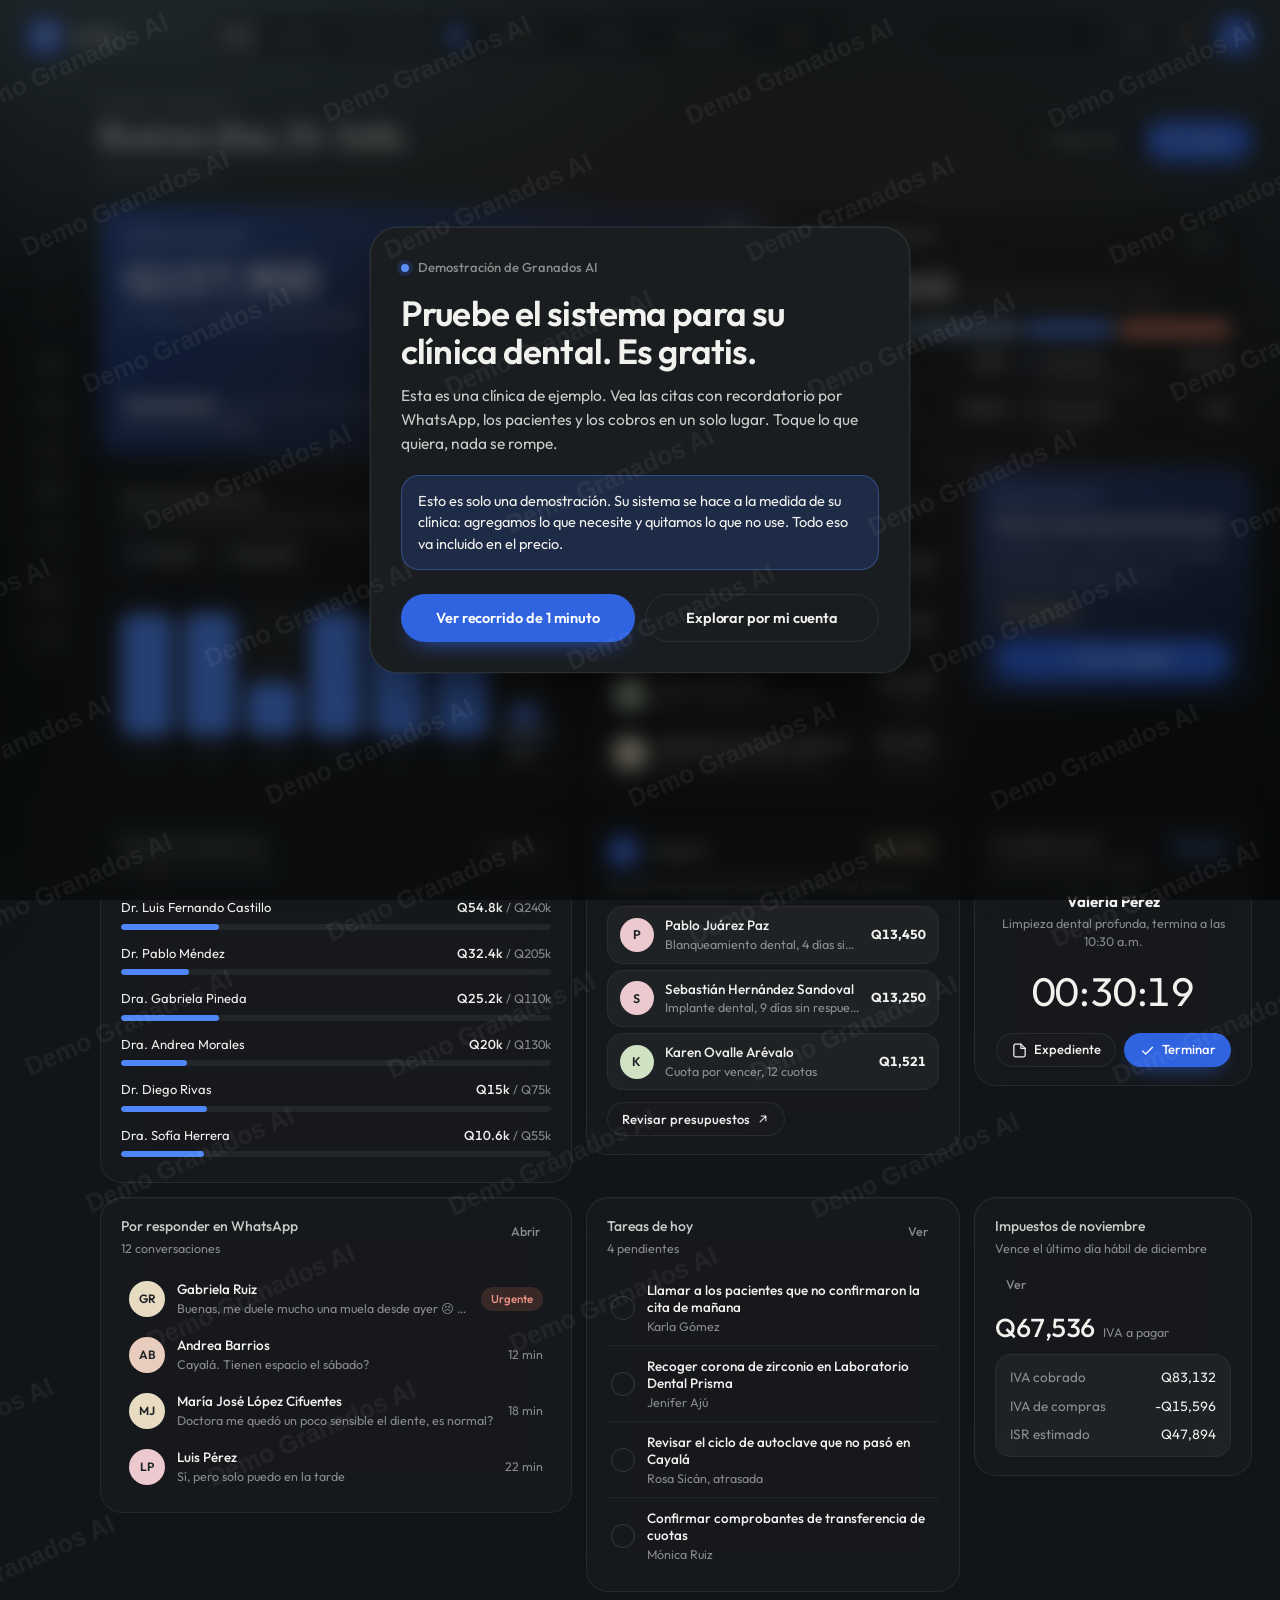
==== index.html @ 99f78e99 "Demo dental, versión para anuncio: bienvenida, recorrido, agenda de reuniones, notas de precio y pro" ====
<!DOCTYPE html>
<html lang="es" data-theme="dark">
<head>
<meta name="robots" content="noindex, nofollow">
<meta charset="utf-8">
<meta name="viewport" content="width=device-width, initial-scale=1, viewport-fit=cover">
<title>Lumina Clínicas Dentales | Sistema de gestión</title>
<meta name="description" content="Demo de sistema de gestión para clínicas dentales: agenda, conversaciones de WhatsApp, expediente, odontograma, caja, ventas y utilidad, facturas FEL, impuestos, inventario, planilla y asistente con IA.">
<meta name="theme-color" content="#121517">
<link rel="preconnect" href="https://fonts.googleapis.com">
<link rel="preconnect" href="https://fonts.gstatic.com" crossorigin>
<link href="https://fonts.googleapis.com/css2?family=Outfit:wght@300;400;500;600;700&display=swap" rel="stylesheet">
<style>
:root,:root[data-theme="dark"]{
  --bg:#121517; --card:rgba(26,29,32,.58); --card-solid:#1A1D20; --card-2:rgba(255,255,255,.045); --border:rgba(255,255,255,.075); --border-2:rgba(255,255,255,.05);
  --ink:#F1F1EE; --ink-2:#C9CBC8; --muted:rgba(241,241,238,.52); --faint:rgba(241,241,238,.32);
  --accent:#5B8CF5; --btn:#2F63E0; --btn-h:#3A6FEA; --accent-soft:rgba(47,99,224,.20); --accent-ink:#9DBBFA; --accent-line:rgba(91,140,245,.35);
  --hover:rgba(255,255,255,.06); --track:rgba(255,255,255,.06); --track-strong:rgba(255,255,255,.14);
  --green:#8BD49A; --green-bg:rgba(111,191,115,.16); --red:#F2938A; --red-bg:rgba(232,128,95,.16); --amber:#EBC27A; --amber-bg:rgba(235,194,122,.14);
  --sky:#9EC3E6; --sky-bg:rgba(106,143,181,.20); --violet:#C2B3F2; --violet-bg:rgba(160,140,230,.16); --gray-bg:rgba(255,255,255,.07);
  --coral:#E8805F; --steel:#6A8FB5;
  --bar-a:#4F86F7; --bar-b:rgba(255,255,255,.12); --bar-today:#9DBBFA; --bar-g:#6FBF73;
  --tooth:rgba(255,255,255,.05); --tooth-line:rgba(255,255,255,.28); --scrim:rgba(5,6,7,.55);
  --sh-1:0 1px 0 rgba(255,255,255,.03) inset; --sh-pop:0 30px 70px -20px rgba(0,0,0,.75),0 0 0 1px rgba(255,255,255,.06);
  --hero:linear-gradient(135deg,rgba(47,99,224,.55) 0%,rgba(47,99,224,.22) 55%,rgba(47,99,224,.10) 100%);
  --hero-ink:#F4F6FB; --hdr:transparent; --blur:blur(22px) saturate(140%);
  --scene:radial-gradient(1100px 650px at 12% -8%,rgba(120,150,165,.42),transparent 62%),radial-gradient(900px 620px at 58% 42%,rgba(128,90,66,.34),transparent 66%),radial-gradient(1000px 700px at 100% 0%,rgba(75,92,104,.30),transparent 62%),radial-gradient(800px 600px at 0% 100%,rgba(20,24,26,.9),transparent 70%),linear-gradient(180deg,#20272A 0%,#16191B 42%,#0D0E0F 100%);
  --t0:#C9D9EA; --t1:#E8CDBF; --t2:#CFE2C4; --t3:#E7DCC2; --t4:#D8CFEA; --t5:#EBC9CE; --t-ink:#1D2125;
  --k-pendiente:rgba(86,112,132,.55); --k-aceptado:rgba(47,99,224,.42); --k-tratamiento:rgba(120,74,58,.62); --k-terminado:rgba(110,112,114,.45);
  --brand-50:rgba(47,99,224,.10); --brand-100:var(--accent-soft); --brand-200:rgba(47,99,224,.32); --brand-400:#5B8CF5; --brand-500:var(--accent); --brand-700:var(--accent-ink); --brand-900:#C9D9FB;
  --glass:var(--card); --glass-strong:var(--card-solid); --glass-edge:var(--border); --field:rgba(255,255,255,.05); --chip-on:rgba(255,255,255,.12); --line:var(--border); --line-2:var(--border-2); --paper:#FFFFFF;
  --metal:linear-gradient(180deg,#3A6FEA,#2F63E0);
  --font:"Outfit",system-ui,-apple-system,"Segoe UI",Roboto,"Helvetica Neue",Arial,sans-serif;
  color-scheme:dark;
}
:root[data-theme="light"]{
  --bg:#E8EAEC; --card:rgba(255,255,255,.62); --card-solid:#FBFBFA; --card-2:rgba(255,255,255,.55); --border:rgba(20,24,28,.08); --border-2:rgba(20,24,28,.06);
  --ink:#16191C; --ink-2:#3A3F44; --muted:rgba(22,25,28,.56); --faint:rgba(22,25,28,.34);
  --accent:#2F63E0; --btn:#2F63E0; --btn-h:#2756C9; --accent-soft:rgba(47,99,224,.12); --accent-ink:#1F4DB8; --accent-line:rgba(47,99,224,.28);
  --hover:rgba(255,255,255,.7); --track:rgba(20,24,28,.06); --track-strong:rgba(20,24,28,.14);
  --green:#2F7D46; --green-bg:rgba(111,191,115,.20); --red:#B5462F; --red-bg:rgba(232,128,95,.18); --amber:#8C5A00; --amber-bg:rgba(235,194,122,.30);
  --sky:#2F5B85; --sky-bg:rgba(106,143,181,.20); --violet:#5B45B8; --violet-bg:rgba(160,140,230,.18); --gray-bg:rgba(20,24,28,.06);
  --bar-a:#2F63E0; --bar-b:rgba(20,24,28,.12); --bar-today:#8EAEF3; --bar-g:#4FA857;
  --tooth:rgba(255,255,255,.8); --tooth-line:rgba(20,24,28,.3); --scrim:rgba(20,24,28,.32);
  --sh-1:0 1px 2px rgba(20,24,28,.04); --sh-pop:0 30px 60px -20px rgba(20,24,28,.28),0 0 0 1px rgba(20,24,28,.06);
  --hero:linear-gradient(135deg,rgba(47,99,224,.95) 0%,rgba(47,99,224,.78) 60%,rgba(31,73,182,.85) 100%);
  --hero-ink:#FFFFFF;
  --scene:radial-gradient(1100px 650px at 12% -8%,rgba(150,175,190,.55),transparent 62%),radial-gradient(900px 620px at 58% 42%,rgba(214,186,166,.45),transparent 66%),radial-gradient(1000px 700px at 100% 0%,rgba(170,184,196,.45),transparent 62%),linear-gradient(180deg,#E3E7EA 0%,#ECEAE6 50%,#E6E2DD 100%);
  --t-ink:#1D2125;
  --k-pendiente:rgba(106,143,181,.30); --k-aceptado:rgba(47,99,224,.22); --k-tratamiento:rgba(186,120,92,.28); --k-terminado:rgba(140,142,144,.22);
  --glass-strong:var(--card-solid); --field:rgba(255,255,255,.7); --chip-on:#FFFFFF;
  color-scheme:light;
}
:root{box-sizing:border-box;padding-top:env(safe-area-inset-top,0px);padding-bottom:env(safe-area-inset-bottom,0px)}
*,*::before,*::after{box-sizing:border-box}
html{scroll-padding-top:calc(env(safe-area-inset-top,0px) + 80px);-webkit-text-size-adjust:100%;background:var(--bg)}
body{margin:0;font-family:var(--font);font-size:14px;line-height:1.5;color:var(--ink);background:transparent;-webkit-font-smoothing:antialiased;-moz-osx-font-smoothing:grayscale;min-height:100vh}
body::before{content:"";position:fixed;inset:0 0 auto;height:env(safe-area-inset-top,0px);z-index:60;background:var(--bg)}
.scene{position:fixed;inset:0;z-index:-1;background:var(--scene);pointer-events:none}
button,input,select,textarea{font:inherit;color:inherit}
a{color:inherit}
img,svg{max-width:100%}
.ic{flex:none;display:block}
:focus-visible{outline:2px solid var(--accent);outline-offset:2px}
.num,.tnum{font-variant-numeric:tabular-nums}
.liquid{display:none}
.glass,.card,.kpi,.conv,.kcol,.modal,.panel,.pop,.tn-menu,.search-results,.toggle-row,.sidebar,.bottom-nav,.rail{-webkit-backdrop-filter:var(--blur);backdrop-filter:var(--blur)}

/* ===== encabezado ===== */
.hdr{position:sticky;top:env(safe-area-inset-top,0px);z-index:40}
.hdr::before{content:"";position:absolute;inset:0;background:linear-gradient(180deg,var(--bg) 0%,rgba(0,0,0,0) 100%);opacity:.0;pointer-events:none}
.hdr-in{max-width:1560px;margin:0 auto;height:72px;padding:0 24px 0 28px;display:flex;align-items:center;gap:10px}
.logo{display:flex;align-items:center;gap:10px;text-decoration:none;flex:none;min-width:150px}
.logo b{font-size:17px;font-weight:600;letter-spacing:-.01em;text-transform:lowercase}
.brand-mark{width:34px;height:34px;border-radius:10px;display:grid;place-items:center;background:var(--btn);flex:none;box-shadow:0 6px 16px -6px rgba(47,99,224,.7)}
.topnav{display:flex;align-items:center;gap:2px;padding:4px;border-radius:999px;background:var(--card);border:1px solid var(--border);-webkit-backdrop-filter:var(--blur);backdrop-filter:var(--blur);min-width:0}
.hdr .spacer:first-of-type{flex:1}
.tn{position:relative}
.tn-item{display:inline-flex;align-items:center;gap:6px;height:32px;padding:0 14px;border-radius:999px;border:0;background:none;color:var(--muted);font-weight:500;font-size:13px;text-decoration:none;cursor:pointer;white-space:nowrap;transition:background .2s,color .2s}
.tn-item>.ic{display:none}
.tn-item:hover{color:var(--ink)}
.tn-item.on{background:var(--chip-on);color:var(--ink);box-shadow:var(--sh-1)}
.tn-item .chev{opacity:.5;transition:transform .2s}
.tn.open .tn-item .chev{transform:rotate(180deg)}
.tn-badge,.nav a .count{min-width:18px;height:18px;padding:0 6px;border-radius:999px;background:var(--btn);color:#fff;font-size:10.5px;font-weight:600;display:inline-grid;place-items:center;line-height:1}
.tn-menu{position:absolute;top:44px;left:50%;transform:translateX(-50%);min-width:330px;background:var(--card-solid);border:1px solid var(--border);border-radius:20px;box-shadow:var(--sh-pop);padding:6px;display:none;z-index:50}
.tn.open .tn-menu{display:block;animation:fade .16s ease}
.tn-menu a{display:flex;align-items:flex-start;gap:12px;padding:10px;border-radius:14px;text-decoration:none}
.tn-menu a:hover,.tn-menu a.on{background:var(--hover)}
.tn-menu a b{display:flex;align-items:center;gap:8px;font-size:13.5px;font-weight:600}
.tn-menu a small{display:block;color:var(--muted);font-size:12px;line-height:1.4;margin-top:1px}
.tn-menu .icon-chip{width:34px;height:34px;border-radius:50%}
.spacer{flex:1}
.search{position:relative;width:210px;flex:none}
.search .ic{z-index:2;position:absolute;left:14px;top:50%;transform:translateY(-50%);color:var(--muted);pointer-events:none}
.search input{width:100%;height:40px;border-radius:999px;border:1px solid var(--border);background:var(--card);-webkit-backdrop-filter:var(--blur);backdrop-filter:var(--blur);padding:0 44px 0 38px;outline:0;font-size:13.5px;transition:border-color .2s}
.search input::placeholder{color:var(--faint)}
.search input:focus{border-color:var(--accent-line)}
.kbd{position:absolute;right:10px;top:50%;transform:translateY(-50%);font-size:11px;font-weight:600;color:var(--muted);background:var(--track);border-radius:999px;padding:2px 7px;pointer-events:none}
#view .search{width:auto;flex:1 1 260px;max-width:360px}
#view .search input{padding-right:14px}
.view-search{width:100%;max-width:340px}
.view-search input{padding-right:14px}
.search-results{position:absolute;left:0;right:0;top:48px;border-radius:20px;padding:6px;z-index:45;display:none;max-height:380px;overflow:auto;background:var(--card-solid);border:1px solid var(--border);box-shadow:var(--sh-pop);min-width:300px}
.search-results.open{display:block}
.btn.hdr-btn{width:40px;height:40px;border-radius:50%;padding:0;flex:none}
.select-wrap{position:relative;display:inline-flex}
.select-wrap .ic{z-index:2;position:absolute;left:13px;top:50%;transform:translateY(-50%);pointer-events:none;color:var(--accent)}
.select-pill{appearance:none;-webkit-appearance:none;height:40px;border-radius:999px;border:1px solid var(--border);padding:0 32px 0 36px;font-weight:500;font-size:13px;cursor:pointer;color:var(--ink);background:var(--card) url("data:image/svg+xml,%3Csvg xmlns='http://www.w3.org/2000/svg' width='12' height='12' viewBox='0 0 24 24' fill='none' stroke='%23999' stroke-width='2.5' stroke-linecap='round' stroke-linejoin='round'%3E%3Cpath d='m6 9 6 6 6-6'/%3E%3C/svg%3E") no-repeat right 13px center;-webkit-backdrop-filter:var(--blur);backdrop-filter:var(--blur)}
.select-pill option{background:var(--card-solid);color:var(--ink)}
.select-pill:disabled{opacity:.6;cursor:not-allowed}
.bell{position:relative}
.bell .dot{position:absolute;top:9px;right:10px;width:7px;height:7px;border-radius:50%;background:var(--coral);box-shadow:0 0 0 2px var(--card-solid)}
.pop{position:absolute;right:0;top:50px;width:min(340px,calc(100vw - 24px));background:var(--card-solid);border:1px solid var(--border);border-radius:20px;box-shadow:var(--sh-pop);padding:6px;display:none;z-index:50}
.pop.open{display:block;animation:fade .16s ease}
.notif-item{display:flex;gap:12px;padding:10px;border-radius:14px;cursor:pointer;text-decoration:none}
.notif-item:hover{background:var(--hover)}
.notif-item p{margin:0;font-size:13px;line-height:1.4}
.notif-item small{color:var(--muted);font-size:12px}
.me-btn{border:0;background:none;padding:0;cursor:pointer;border-radius:50%}
.me-btn .av{width:40px;height:40px;background:var(--btn) !important;color:#fff !important;font-size:13px}
.me-pop{width:300px;padding:14px}
.me-pop .sep{height:1px;background:var(--border);margin:12px -14px}
.me-link{display:flex;align-items:center;gap:10px;height:40px;padding:0 10px;border-radius:12px;text-decoration:none;font-weight:500;font-size:13.5px;color:var(--ink-2);cursor:pointer;background:none;border:0;width:100%}
.me-link:hover{background:var(--hover);color:var(--ink)}
.demo-tag{display:none !important}
.btn.menu-btn{display:none}
.create-wrap{position:relative;flex:none}
.create-pop{right:0;left:auto;width:250px}
.create-pop button{display:flex;align-items:center;gap:11px;width:100%;height:42px;border:0;background:none;border-radius:12px;padding:0 12px;cursor:pointer;font-weight:500;color:var(--ink);font-family:inherit;font-size:13.5px}
.create-pop button:hover{background:var(--hover)}
.create-pop button .ic{color:var(--accent)}

/* ===== barra lateral flotante ===== */
.rail{position:fixed;left:22px;top:50%;transform:translateY(-50%);z-index:30;display:flex;flex-direction:column;gap:4px;padding:8px;border-radius:999px;background:var(--card);border:1px solid var(--border)}
.rail .sep{height:1px;margin:6px 8px;background:var(--border)}
.rail button,.rail a{width:38px;height:38px;border-radius:50%;display:grid;place-items:center;border:0;background:none;color:var(--muted);cursor:pointer;position:relative;text-decoration:none;transition:background .2s,color .2s}
.rail button:hover,.rail a:hover{background:var(--hover);color:var(--ink)}
.rail [data-tip]:hover::after{content:attr(data-tip);position:absolute;left:48px;top:50%;transform:translateY(-50%);background:var(--card-solid);color:var(--ink);border:1px solid var(--border);padding:5px 10px;border-radius:999px;font-size:12px;font-weight:500;white-space:nowrap;box-shadow:var(--sh-pop);pointer-events:none}
.rail .create-pop{left:52px;right:auto;top:0}

/* ===== contenido ===== */
.app{max-width:1560px;margin:0 auto;padding:18px 28px 60px 100px}
.main{min-width:0}
.page-head{display:flex;align-items:center;gap:20px 28px;flex-wrap:wrap;margin:6px 0 22px}
.page-head>div:first-child{max-width:520px}
.eyebrow{font-size:12px;font-weight:500;color:var(--muted);margin-bottom:4px}
.page-head h1{font-size:34px;line-height:1.08;font-weight:500;letter-spacing:-.02em;margin:0}
.page-head p{margin:8px 0 0;color:var(--muted);font-size:14px;max-width:60ch}
.page-head .actions{margin-left:auto}
.actions{display:flex;gap:8px;flex-wrap:wrap;align-items:center}
.grid{display:grid;gap:14px}
.g4{grid-template-columns:repeat(4,minmax(0,1fr))}
.g3{grid-template-columns:repeat(3,minmax(0,1fr))}
.g2{grid-template-columns:repeat(2,minmax(0,1fr))}
.g-main{grid-template-columns:minmax(0,1.65fr) minmax(0,1fr)}
.g-side{grid-template-columns:minmax(0,1fr) minmax(0,1.4fr)}
.span2{grid-column:span 2}
.stack{display:flex;flex-direction:column;gap:14px;min-width:0}
.mt{margin-top:14px}
.muted{color:var(--muted)}
.small{font-size:12.5px}
.strong{font-weight:600}
.right{text-align:right}
.row-flex{display:flex;align-items:center;gap:10px;min-width:0}
.between{display:flex;align-items:center;justify-content:space-between;gap:12px}
.wrap{flex-wrap:wrap}
.trunc{overflow:hidden;text-overflow:ellipsis;white-space:nowrap;min-width:0}
.sr{position:absolute;width:1px;height:1px;overflow:hidden;clip:rect(0 0 0 0);white-space:nowrap}

/* ===== tarjetas de cristal ===== */
.glass,.card{background:var(--card);border:1px solid var(--border);box-shadow:var(--sh-1)}
.card{border-radius:22px;padding:18px 20px;min-width:0}
.card-head{display:flex;align-items:flex-start;justify-content:space-between;gap:12px;margin-bottom:14px;flex-wrap:wrap}
.card-head h3,.h3{font-size:14px;font-weight:500;margin:0;color:var(--ink-2)}
.card-head p{margin:2px 0 0;color:var(--muted);font-size:12.5px}
.card-head .btn-ghost{height:30px;padding:0 10px;font-size:12.5px}
.kpi{border-radius:22px;padding:14px 16px;min-width:0;position:relative;display:grid;grid-template-columns:auto 1fr;column-gap:14px;align-items:center}
.kpi-top{display:contents}
.kpi-ic{grid-column:1;grid-row:1/4;width:44px;height:44px;border-radius:50%;display:grid;place-items:center;background:var(--track);border:1px solid var(--border);color:var(--ink-2)}
.kpi-value{grid-column:2;grid-row:1;font-size:23px;font-weight:500;letter-spacing:-.02em;line-height:1.15;font-variant-numeric:tabular-nums}
.kpi-label{grid-column:2;grid-row:2;font-size:12.5px;color:var(--muted);font-weight:400}
.kpi-foot{grid-column:1/-1;grid-row:4;font-size:12px;color:var(--muted);margin-top:8px;line-height:1.5}
.kpi-foot b{color:var(--ink-2);font-weight:600}
.delta{display:inline-flex;align-items:center;height:20px;padding:0 8px;border-radius:999px;font-size:11px;font-weight:600;margin-right:4px}
.delta.up{background:var(--btn);color:#fff}
.delta.down{background:var(--coral);color:#fff}

/* ===== botones ===== */
.btn{display:inline-flex;align-items:center;justify-content:center;gap:7px;height:40px;padding:0 18px;border-radius:999px;border:1px solid transparent;cursor:pointer;font-weight:500;font-size:13.5px;white-space:nowrap;text-decoration:none;transition:background .2s,border-color .2s,transform .1s;user-select:none;-webkit-tap-highlight-color:transparent;color:var(--ink)}
.btn:active{transform:scale(.98)}
.metal,.btn-primary{color:#fff !important;background:var(--btn);border-color:transparent;box-shadow:0 8px 20px -10px rgba(47,99,224,.9)}
.btn.metal:hover{background:var(--btn-h)}
.btn-glass{background:var(--card);border-color:var(--border);color:var(--ink);-webkit-backdrop-filter:var(--blur);backdrop-filter:var(--blur)}
.btn-glass:hover{background:var(--hover)}
.btn-ghost{background:transparent;color:var(--muted)}
.btn-ghost:hover{background:var(--hover);color:var(--ink)}
.btn-danger{background:var(--red-bg);color:var(--red)}
.btn-sm{height:34px;padding:0 14px;font-size:13px;gap:6px}
.btn-xs{height:28px;padding:0 11px;font-size:12px;gap:5px}
.btn-icon{width:40px;padding:0}
.btn-sm.btn-icon{width:34px}
.btn-block{width:100%}
.btn[disabled]{opacity:.55;pointer-events:none}
.btn .spin{width:15px;height:15px;border-radius:50%;border:2px solid currentColor;border-right-color:transparent;animation:spin .7s linear infinite}
@keyframes spin{to{transform:rotate(360deg)}}

/* ===== etiquetas ===== */
.pill{display:inline-flex;align-items:center;gap:6px;height:24px;padding:0 10px;border-radius:999px;font-size:11.5px;font-weight:500;white-space:nowrap;line-height:1}
.p-brand{background:var(--accent-soft);color:var(--accent-ink)}
.p-green{background:var(--green-bg);color:var(--green)}
.p-amber{background:var(--amber-bg);color:var(--amber)}
.p-red{background:var(--red-bg);color:var(--red)}
.p-sky{background:var(--sky-bg);color:var(--sky)}
.p-violet{background:var(--violet-bg);color:var(--violet)}
.p-gray{background:var(--gray-bg);color:var(--ink-2)}
.dotx{width:8px;height:8px;border-radius:50%;display:inline-block;flex:none;background:currentColor}

/* ===== listas, avatares y tablas ===== */
.list{display:flex;flex-direction:column;gap:2px}
.li{display:flex;align-items:center;gap:12px;padding:9px 8px;border-radius:14px;text-decoration:none;color:inherit;min-width:0;transition:background .2s}
.li.click{cursor:pointer}
.li.click:hover{background:var(--hover)}
.li-main{flex:1;min-width:0}
.li-title{font-weight:500;font-size:13.5px;line-height:1.3;overflow:hidden;text-overflow:ellipsis;white-space:nowrap}
.li-sub{font-size:12.5px;color:var(--muted);line-height:1.35;overflow:hidden;text-overflow:ellipsis;white-space:nowrap;margin-top:1px}
.li-time{font-variant-numeric:tabular-nums;font-weight:500;font-size:12.5px;min-width:66px;color:var(--ink-2)}
.av{width:36px;height:36px;border-radius:50%;display:grid;place-items:center;font-weight:600;font-size:12px;flex:none;color:var(--t-ink) !important}
.av.lg{width:60px;height:60px;font-size:19px}
.av.xl{width:70px;height:70px;font-size:22px}
.av.sm{width:26px;height:26px;font-size:10px;box-shadow:0 0 0 2px var(--card-solid)}
.sq{width:34px;height:34px;border-radius:50%;display:grid;place-items:center;font-weight:600;font-size:12.5px;flex:none;color:var(--t-ink) !important}
.t0{background:var(--t0)}.t1{background:var(--t1)}.t2{background:var(--t2)}.t3{background:var(--t3)}.t4{background:var(--t4)}.t5{background:var(--t5)}
.icon-chip{width:36px;height:36px;border-radius:50%;display:grid;place-items:center;flex:none}
.empty{text-align:center;padding:26px 12px;color:var(--muted)}
.empty .h3{color:var(--ink);margin-bottom:4px}
.tbl-wrap{overflow-x:auto;margin:0 -4px;padding:0 4px;-webkit-overflow-scrolling:touch}
table.tbl{width:100%;border-collapse:separate;border-spacing:0;font-size:13.5px}
.tbl th{text-align:left;font-weight:400;color:var(--muted);font-size:12px;padding:0 12px 10px;border-bottom:1px solid var(--border);white-space:nowrap}
.tbl td{padding:12px;border-bottom:1px solid var(--border-2);white-space:nowrap;vertical-align:middle}
.tbl tbody tr:last-child td{border-bottom:0}
.tbl tbody tr.click{cursor:pointer}
.tbl tbody tr:hover td{background:var(--hover)}
.tbl tbody tr:hover td:first-child{border-radius:12px 0 0 12px}.tbl tbody tr:hover td:last-child{border-radius:0 12px 12px 0}
.tbl .num,.tbl th.num{text-align:right;font-variant-numeric:tabular-nums}
.tbl .pos{color:var(--green);font-weight:600}
.who{display:flex;align-items:center;gap:10px;min-width:0}
.who b{font-weight:500;display:block;line-height:1.25}
.who small{display:block;color:var(--muted);font-size:12px}
.more{display:flex;justify-content:center;margin-top:12px}

/* ===== pestañas y segmentos ===== */
.tabs-wrap{overflow-x:auto;margin:0 0 14px;scrollbar-width:none}
.tabs-wrap::-webkit-scrollbar{display:none}
.tabs,.seg{display:inline-flex;gap:2px;padding:4px;border-radius:999px;background:var(--card);border:1px solid var(--border);white-space:nowrap;max-width:100%;-webkit-backdrop-filter:var(--blur);backdrop-filter:var(--blur)}
.seg{overflow-x:auto;scrollbar-width:none;-webkit-overflow-scrolling:touch}
.seg::-webkit-scrollbar{display:none}
.tab,.seg button{flex:none;height:30px;padding:0 14px;border-radius:999px;border:0;background:transparent;font-weight:500;color:var(--muted);cursor:pointer;font-size:13px;display:inline-flex;align-items:center;gap:6px;transition:background .2s,color .2s}
.tab:hover,.seg button:hover{color:var(--ink)}
.tab.on,.seg button.on{background:var(--chip-on);color:var(--ink);box-shadow:var(--sh-1)}

/* ===== formularios ===== */
.form{display:grid;gap:14px}
.form .two{display:grid;grid-template-columns:1fr 1fr;gap:12px}
.field{display:flex;flex-direction:column;gap:6px;min-width:0}
.field>label,.lbl{font-size:12.5px;font-weight:500;color:var(--muted)}
.input{width:100%;height:42px;border-radius:14px;border:1px solid var(--border);background:var(--field);padding:0 14px;outline:0;transition:border-color .2s;min-width:0;font-size:14px;color:var(--ink)}
.input::placeholder{color:var(--faint)}
select.input{appearance:none;-webkit-appearance:none;padding-right:34px;background:var(--field) url("data:image/svg+xml,%3Csvg xmlns='http://www.w3.org/2000/svg' width='12' height='12' viewBox='0 0 24 24' fill='none' stroke='%23999' stroke-width='2.5' stroke-linecap='round' stroke-linejoin='round'%3E%3Cpath d='m6 9 6 6 6-6'/%3E%3C/svg%3E") no-repeat right 13px center}
select.input option{background:var(--card-solid);color:var(--ink)}
textarea.input{height:auto;min-height:100px;border-radius:16px;padding:11px 14px;resize:vertical;line-height:1.5}
.input:focus{border-color:var(--accent-line);box-shadow:0 0 0 3px var(--accent-soft)}
select.input:disabled{opacity:.7}
.input-sm{height:36px;font-size:13px;padding:0 30px 0 12px;border-radius:12px}
.hint{font-size:12.5px;color:var(--muted)}
.err{font-size:13px;color:var(--red);background:var(--red-bg);border-radius:14px;padding:10px 12px;display:flex;gap:8px;align-items:center}
.switch{width:42px;height:24px;border-radius:999px;border:0;background:var(--track-strong);position:relative;cursor:pointer;flex:none;padding:0;transition:background .2s}
.switch span{position:absolute;top:3px;left:3px;width:18px;height:18px;border-radius:50%;background:#fff;box-shadow:0 1px 3px rgba(0,0,0,.3);transition:transform .2s}
.switch.on{background:var(--btn)}
.switch.on span{transform:translateX(18px)}
.switch[disabled]{opacity:.5;cursor:not-allowed}
.toggle-row{display:flex;align-items:center;justify-content:space-between;gap:14px;padding:12px 14px;border-radius:16px;background:var(--card-2);border:1px solid var(--border-2)}
.toggle-row b{font-weight:500;display:block;font-size:13.5px}
.toggle-row small{color:var(--muted);font-size:12.5px}

/* ===== ventanas, panel y avisos ===== */
.overlay{position:fixed;inset:0;z-index:100;background:var(--scrim);-webkit-backdrop-filter:blur(6px);backdrop-filter:blur(6px);display:grid;place-items:center;padding:20px;animation:fade .18s ease}
.modal{width:min(560px,100%);max-height:calc(100vh - 40px);overflow:auto;border-radius:26px;padding:22px;background:var(--card-solid);border:1px solid var(--border);box-shadow:var(--sh-pop);animation:pop .22s cubic-bezier(.2,.9,.3,1.1)}
.modal.wide{width:min(840px,100%)}
.m-head{display:flex;align-items:flex-start;justify-content:space-between;gap:12px;margin-bottom:16px}
.m-head h2{margin:0;font-size:21px;font-weight:500;letter-spacing:-.01em;line-height:1.25}
.m-head p{margin:4px 0 0;color:var(--muted);font-size:13px}
.m-foot{display:flex;justify-content:flex-end;gap:8px;margin-top:18px;flex-wrap:wrap}
@keyframes fade{from{opacity:0}}
@keyframes pop{from{opacity:0;transform:translateY(8px) scale(.985)}}
@keyframes sheet{from{transform:translateY(30px);opacity:0}}
@keyframes slide{from{transform:translateX(30px);opacity:0}}
.panel-wrap{position:fixed;inset:0;z-index:95;background:var(--scrim);animation:fade .18s}
.panel{position:absolute;top:12px;right:12px;bottom:12px;width:min(430px,calc(100% - 24px));background:var(--card-solid);border:1px solid var(--border);border-radius:26px;box-shadow:var(--sh-pop);overflow-y:auto;padding:calc(env(safe-area-inset-top,0px) + 16px) 22px calc(env(safe-area-inset-bottom,0px) + 22px);animation:slide .24s cubic-bezier(.2,.8,.2,1)}
.panel-top{display:flex;justify-content:flex-end}
.pv-head{display:flex;flex-direction:column;align-items:center;text-align:center;gap:6px;margin:0 0 14px}
.pv-head h2{margin:6px 0 0;font-size:21px;font-weight:500}
.pv-head p{margin:0;color:var(--muted);font-size:13px}
.pv-acts{display:flex;gap:6px;justify-content:center;flex-wrap:wrap;margin-top:10px}
.tiles{display:grid;grid-template-columns:1fr 1fr;gap:8px;margin:14px 0}
.tile{border-radius:16px;background:var(--card-2);border:1px solid var(--border-2);padding:10px 14px}
.tile small{display:block;color:var(--muted);font-size:11.5px}
.tile b{font-size:16px;font-weight:500;font-variant-numeric:tabular-nums}
.sec-t{font-size:14px;font-weight:500;margin:18px 0 8px;color:var(--ink-2)}
.note-row{display:flex;gap:8px}
.acts{position:relative;padding-left:22px;margin-top:12px}
.acts::before{content:"";position:absolute;left:6px;top:8px;bottom:8px;width:1.5px;background:var(--border)}
.act{position:relative;padding:0 0 14px}
.act::before{content:"";position:absolute;left:-21px;top:4px;width:12px;height:12px;border-radius:50%;border:2.5px solid var(--accent);background:var(--card-solid)}
.act b{display:block;font-size:13.5px;font-weight:500}
.act small{color:var(--muted);font-size:12.5px}
.success{text-align:center;padding:8px 0 2px}
.success .big{width:64px;height:64px;border-radius:50%;margin:0 auto 14px;display:grid;place-items:center}
.success h2{margin:0 0 6px;font-size:22px;font-weight:500}
.success p{margin:0;color:var(--muted)}
.kv{display:grid;grid-template-columns:auto 1fr;gap:8px 18px;font-size:13.5px;margin:0}
.kv dt{color:var(--muted)}
.kv dd{margin:0;font-weight:500;text-align:right;min-width:0;overflow-wrap:anywhere}
.sumbox{border-radius:16px;padding:12px 14px;background:var(--card-2);border:1px solid var(--border-2);display:grid;gap:8px}
.sumbox .between{font-size:13.5px}
.sumbox .total{font-size:18px;font-weight:600}
.toasts{position:fixed;left:50%;transform:translateX(-50%);bottom:calc(env(safe-area-inset-bottom,0px) + 22px);z-index:200;display:flex;flex-direction:column;gap:8px;align-items:center;pointer-events:none;width:min(520px,calc(100vw - 24px))}
.toast{display:flex;align-items:center;gap:10px;padding:9px 16px 9px 9px;border-radius:999px;font-weight:500;font-size:13.5px;animation:toastin .3s cubic-bezier(.2,.9,.3,1.2);max-width:100%;background:var(--card-solid) !important;color:var(--ink);border:1px solid var(--border) !important;box-shadow:var(--sh-pop) !important}
.toast .tick{width:24px;height:24px;border-radius:50%;display:grid;place-items:center;flex:none}
.toast.out{opacity:0;transform:translateY(8px);transition:all .3s}
@keyframes toastin{from{opacity:0;transform:translateY(12px)}}
.info{display:flex;gap:12px;align-items:flex-start;padding:12px 16px;border-radius:18px;background:var(--accent-soft);border:1px solid var(--accent-line);font-size:13.5px;line-height:1.45;color:var(--ink-2)}
.info b{font-weight:600;color:var(--ink)}
.info .icon-chip{width:32px;height:32px}

/* ===== gráficas ===== */
.bar{height:6px;border-radius:999px;background:var(--track);overflow:hidden}
.bar>i{display:block;height:100%;border-radius:inherit;background:var(--bar-a)}
.bar.red>i{background:var(--coral)}
.bar.amber>i{background:#E0A94A}
.hbars{display:flex;flex-direction:column;gap:13px}
.hbar-top{display:flex;justify-content:space-between;gap:10px;font-size:13px;margin-bottom:6px}
.hbar-top span:last-child{font-variant-numeric:tabular-nums;font-weight:500}
.hbar .bar{height:8px}
.chart{width:100%;height:auto;display:block;overflow:visible}
.chart text{fill:var(--muted);font-size:11px;font-family:var(--font)}
.chart .grid-l{stroke:var(--border-2);stroke-width:1}
.chart .bar-a{fill:var(--bar-a)}
.chart .bar-b{fill:var(--bar-b)}
.chart .bar-g{fill:var(--bar-g)}
.chart .ln{stroke:var(--coral)}
.chart .ln-prev{stroke:var(--ink-2);stroke-dasharray:6 6;opacity:.6}
.chart .dotp{fill:var(--card-solid);stroke:var(--coral)}
.chart .hov{fill:transparent}
.chart .hov:hover{fill:var(--hover)}
.legend{display:flex;gap:8px;flex-wrap:wrap;font-size:12px;color:var(--ink-2)}
.legend span{display:inline-flex;align-items:center;gap:7px;height:26px;padding:0 10px;border-radius:999px;background:var(--track)}
.legend i{width:8px;height:8px;border-radius:50%;display:inline-block}
.donut-wrap{display:flex;align-items:center;gap:22px;flex-wrap:wrap}
.donut-wrap svg{width:160px;flex:none}
.donut-legend{display:flex;flex-direction:column;gap:9px;flex:1;min-width:160px}
.donut-legend div{display:flex;align-items:center;gap:9px;font-size:13px}
.donut-legend i{border-radius:50% !important}
.donut-legend b{margin-left:auto;font-variant-numeric:tabular-nums;font-weight:500}

/* ===== tablero ===== */
.bento{display:grid;grid-template-columns:repeat(12,minmax(0,1fr));gap:14px}
.c3{grid-column:span 3}.c4{grid-column:span 4}.c5{grid-column:span 5}.c6{grid-column:span 6}.c7{grid-column:span 7}.c8{grid-column:span 8}.c12{grid-column:span 12}
.hero{position:relative;overflow:hidden;border-radius:22px;padding:20px 22px;background:var(--hero);color:var(--hero-ink);border:1px solid var(--accent-line);display:grid;grid-template-columns:minmax(0,1fr) auto;gap:22px;min-height:196px;-webkit-backdrop-filter:var(--blur);backdrop-filter:var(--blur)}
.hero-l{display:flex;flex-direction:column;min-width:0;position:relative;z-index:1}
.hero-label{font-size:13px;font-weight:500;opacity:.85}
.hero-num{font-size:44px;font-weight:500;letter-spacing:-.025em;line-height:1.05;margin-top:10px;font-variant-numeric:tabular-nums}
.hero-sub{font-size:12.5px;opacity:.8;margin-top:6px}
.hero-goal{margin-top:auto;padding-top:18px}
.hero-goal .bar{height:6px;background:rgba(255,255,255,.18)}
.hero-goal .bar>i{background:#fff}
.hero-goal .between{font-size:12px;opacity:.85;margin-top:8px}
.hero-r{position:relative;z-index:1;border-left:1px solid rgba(255,255,255,.2);padding-left:20px;display:flex;flex-direction:column;justify-content:space-between;gap:10px;min-width:120px;margin-top:24px}
.hero-r small{display:block;font-size:11.5px;opacity:.75}
.hero-r b{font-size:20px;font-weight:500;font-variant-numeric:tabular-nums}
.hero-link{position:absolute;top:16px;right:16px;z-index:2;width:34px;height:34px;border-radius:50%;display:grid;place-items:center;background:rgba(255,255,255,.14);border:1px solid rgba(255,255,255,.22);color:#fff;text-decoration:none}
.big-num{font-size:34px;font-weight:500;letter-spacing:-.02em;line-height:1.1;font-variant-numeric:tabular-nums}
.big-num small{font-size:12.5px;font-weight:400;color:var(--muted);letter-spacing:0;margin-left:8px}
.segbar{display:flex;height:14px;border-radius:999px;overflow:hidden;gap:4px;margin:16px 0}
.segbar i{display:block;height:100%;border-radius:999px}
.seg-legend{display:grid;grid-template-columns:1fr 1fr;gap:10px 18px}
.seg-legend div{display:flex;align-items:flex-start;gap:8px;font-size:13px}
.seg-legend b{margin-left:auto;font-variant-numeric:tabular-nums;font-size:13px;font-weight:500}
.seg-legend small{display:block;color:var(--muted);font-size:11.5px}
.seg-legend i{width:8px;height:8px;border-radius:50%;margin-top:5px;flex:none}
.wk{display:grid;grid-template-columns:repeat(7,1fr);gap:10px;align-items:end;height:180px;padding-top:26px}
.wk-col{display:flex;flex-direction:column;align-items:center;gap:8px;height:100%;justify-content:flex-end;position:relative}
.wk-col::before{content:"";position:absolute;left:50%;transform:translateX(-50%);top:0;bottom:26px;width:100%;max-width:52px;border-radius:12px;background:var(--track)}
.wk-bar{width:100%;max-width:52px;border-radius:12px;background:var(--bar-a);min-height:4px;position:relative;z-index:1}
.wk-bar.today{background:var(--bar-today)}
.wk-bar.fut{background:repeating-linear-gradient(135deg,var(--track-strong) 0 2px,transparent 2px 7px)}
.wk-col small{font-size:11.5px;color:var(--muted);position:relative;z-index:1}
.wk-col.on small{color:var(--ink);font-weight:600}
.wk-tip{position:absolute;left:50%;top:-8px;transform:translate(-50%,-100%);background:var(--btn);color:#fff;font-size:11px;font-weight:600;padding:2px 8px;border-radius:999px;white-space:nowrap}
.hot{display:flex;align-items:center;gap:11px;padding:9px 6px;border-radius:14px;text-decoration:none;cursor:pointer}
.hot:hover{background:var(--hover)}
.hot .li-sub{display:flex;align-items:center;gap:6px}
.hot-amt{text-align:right;flex:none}
.hot-amt b{display:block;font-size:14px;font-weight:500;font-variant-numeric:tabular-nums}
.hot-amt small{color:var(--muted);font-size:11.5px}
.nextup{background:linear-gradient(160deg,rgba(47,99,224,.42),rgba(47,99,224,.14));border:1px solid var(--accent-line);border-radius:22px;padding:18px 20px;display:flex;flex-direction:column;gap:6px;min-width:0;-webkit-backdrop-filter:var(--blur);backdrop-filter:var(--blur)}
:root[data-theme="light"] .nextup{background:linear-gradient(160deg,rgba(47,99,224,.18),rgba(47,99,224,.06))}
.nextup .lbl{color:var(--accent-ink);font-size:12.5px}
.nextup h3{margin:0;font-size:19px;font-weight:500;line-height:1.3}
.nextup p{margin:0;color:var(--ink-2);font-size:12.5px}
.nextup .btn{margin-top:auto}
.lead-row{padding:7px 0}
.lead-row .between{font-size:13px;margin-bottom:6px}
.lead-row .between>span:last-child{font-variant-numeric:tabular-nums;color:var(--muted);font-size:12.5px}
.lead-row .between>span:last-child b{color:var(--ink);font-size:13px;font-weight:500}
.risk{display:flex;align-items:center;gap:11px;padding:10px 12px;border-radius:16px;background:var(--card-2);border:1px solid var(--border-2);margin-bottom:6px;text-decoration:none}
.timer{font-size:40px;font-weight:400;letter-spacing:-.01em;font-variant-numeric:tabular-nums;text-align:center;margin:10px 0 4px}
.ctrl{display:flex;gap:8px;justify-content:center;margin-top:12px}

/* ===== agenda ===== */
.agenda-bar{display:flex;align-items:center;gap:10px;flex-wrap:wrap;margin-bottom:14px}
.agenda-date{font-size:17px;font-weight:500;margin:0 6px}
.agenda-card{padding:0;overflow:hidden}
.agenda-scroll{overflow:auto;max-height:calc(100vh - 240px);min-height:420px;-webkit-overflow-scrolling:touch}
.agenda{display:grid;position:relative}
.ag-head{position:sticky;top:0;z-index:5;display:flex;align-items:center;gap:10px;padding:12px;background:var(--card-solid);border-bottom:1px solid var(--border);min-width:0}
.ag-corner{position:sticky;top:0;left:0;z-index:6;background:var(--card-solid);border-bottom:1px solid var(--border)}
.ag-times{position:sticky;left:0;z-index:4;background:var(--card-solid)}
.ag-time{height:var(--hour);font-size:11px;color:var(--muted);text-align:right;padding:4px 10px 0 0;font-variant-numeric:tabular-nums;border-top:1px solid var(--border-2)}
.ag-col{position:relative;border-left:1px solid var(--border-2);background-image:repeating-linear-gradient(180deg,var(--border-2) 0 1px,transparent 1px var(--half))}
.appt{position:absolute;left:4px;right:4px;border-radius:12px;padding:6px 10px;font-size:12px;line-height:1.3;overflow:hidden;cursor:pointer;border:1px solid var(--border);color:var(--ink);transition:filter .15s}
.appt:hover{filter:brightness(1.12);z-index:3}
.appt b{display:block;font-weight:500;font-size:12.5px;white-space:nowrap;overflow:hidden;text-overflow:ellipsis}
.appt span{display:block;white-space:nowrap;overflow:hidden;text-overflow:ellipsis;opacity:.75}
.appt.short{display:flex;gap:6px;align-items:center;padding:4px 10px}
.appt.short b{flex:1;min-width:0}
.a-confirmada{background:var(--k-aceptado)}
.a-pendiente{background:var(--amber-bg)}
.a-llego{background:var(--k-pendiente)}
.a-ensillon{background:var(--btn);color:#fff;border-color:transparent}
.a-completada{background:var(--k-terminado);opacity:.85}
.a-noasistio{background:var(--red-bg);color:var(--red);text-decoration:line-through}
.now-line{position:absolute;left:0;right:0;height:2px;background:var(--coral);z-index:4;pointer-events:none}
.now-line::before{content:"";position:absolute;left:-4px;top:-3px;width:8px;height:8px;border-radius:50%;background:var(--coral)}

/* ===== odontograma y expediente ===== */
.tools{display:flex;gap:6px;flex-wrap:wrap;margin-bottom:14px}
.tool{height:34px;padding:0 13px 0 10px;border-radius:999px;border:1px solid var(--border);background:var(--card-2);cursor:pointer;font-weight:500;font-size:12.5px;display:inline-flex;align-items:center;gap:7px;color:var(--ink-2)}
.tool i{width:10px;height:10px;border-radius:50%;display:inline-block;flex:none}
.tool.on{border-color:var(--accent-line);background:var(--accent-soft) !important;color:var(--ink) !important;box-shadow:none}
.odonto-scroll{overflow-x:auto;padding-bottom:6px;-webkit-overflow-scrolling:touch}
.odonto{min-width:720px;display:flex;flex-direction:column;gap:6px;align-items:center}
.arch{display:flex;gap:5px;align-items:flex-end}
.arch.low{align-items:flex-start}
.arch .mid{width:1.5px;align-self:stretch;background:var(--track-strong);margin:0 6px}
.tooth{display:flex;flex-direction:column;align-items:center;gap:3px;width:39px}
.tooth small{font-size:10.5px;color:var(--muted);font-variant-numeric:tabular-nums}
.tooth svg{width:39px;height:39px;overflow:visible}
.surf{fill:var(--tooth);stroke:var(--tooth-line);stroke-width:1;cursor:pointer;transition:fill .12s}
.surf:hover{fill:var(--accent-soft)}
.c-caries{fill:#E8805F !important}
.c-resina{fill:#5B8CF5 !important}
.c-sellante{fill:#6FBF73 !important}
.arch-gap{height:12px;width:100%;max-width:700px;border-top:1px dashed var(--track-strong)}
.findings{display:grid;grid-template-columns:repeat(auto-fill,minmax(220px,1fr));gap:8px;margin-top:14px}
.finding{display:flex;gap:9px;align-items:center;padding:9px 12px;border-radius:14px;background:var(--card-2);border:1px solid var(--border-2);font-size:12.5px}
.finding i{width:8px;height:8px;border-radius:50%;flex:none}
.pat-head{display:flex;gap:16px;align-items:center;flex-wrap:wrap}
.pat-head h1{margin:0;font-size:28px;font-weight:500;letter-spacing:-.02em;line-height:1.15}
.pat-meta{display:flex;gap:6px 14px;flex-wrap:wrap;color:var(--muted);font-size:13px;margin-top:6px}
.pat-meta span{display:inline-flex;align-items:center;gap:5px}
.pat-stats{display:grid;grid-template-columns:repeat(4,minmax(0,1fr));gap:8px;margin-top:16px}
.pat-stat{border-radius:16px;padding:10px 14px;background:var(--card-2);border:1px solid var(--border-2)}
.pat-stat small{display:block;color:var(--muted);font-size:11.5px}
.pat-stat b{font-size:16px;font-weight:500;font-variant-numeric:tabular-nums}
.timeline{position:relative;padding-left:24px}
.timeline::before{content:"";position:absolute;left:6px;top:6px;bottom:6px;width:1.5px;background:var(--border)}
.tl{position:relative;padding:0 0 16px}
.tl::before{content:"";position:absolute;left:-23px;top:4px;width:12px;height:12px;border-radius:50%;border:2.5px solid var(--accent);background:var(--card-solid)}
.tl.miss::before{border-color:var(--coral)}
.tl h4{margin:0;font-size:14px;font-weight:500}
.tl p{margin:4px 0 0;font-size:13px;color:var(--ink-2);max-width:72ch}
.tl small{color:var(--muted);font-size:12px}
.files{display:grid;grid-template-columns:repeat(auto-fill,minmax(190px,1fr));gap:12px}
.file{border-radius:18px;overflow:hidden;background:var(--card-2);border:1px solid var(--border-2);cursor:pointer;transition:border-color .2s}
.file:hover{border-color:var(--accent-line)}
.file-prev{height:118px;display:grid;place-items:center;overflow:hidden}
.file-body{padding:10px 14px}
.file-body b{display:block;font-size:13px;font-weight:500}
.file-body small{color:var(--muted);font-size:12px}

/* ===== tablero kanban ===== */
.kanban-scroll{overflow-x:auto;-webkit-overflow-scrolling:touch;padding-bottom:6px}
.kanban{display:grid;grid-template-columns:repeat(4,minmax(250px,1fr));gap:14px;min-width:1040px}
.kcol{border-radius:24px;padding:12px;background:var(--card);border:1px solid var(--border);min-width:0}
.kcol-head{display:flex;align-items:flex-start;justify-content:space-between;padding:4px 6px 12px}
.kcol-head b{font-size:13.5px;font-weight:500;display:flex;align-items:center;gap:8px}
.kcol-head small{display:block;color:var(--muted);font-size:12px;margin-top:2px;font-variant-numeric:tabular-nums}
.kcol-head>span{font-size:11.5px;color:var(--muted);height:22px;min-width:22px;padding:0 7px;border-radius:999px;background:var(--track);display:grid;place-items:center}
.kcard{border-radius:18px;padding:14px;margin-bottom:10px;cursor:pointer;background:var(--card-2);border:1px solid var(--border);transition:filter .2s}
.kcard:hover{filter:brightness(1.1)}
.kcard.k-pendiente{background:var(--k-pendiente)}.kcard.k-aceptado{background:var(--k-aceptado)}.kcard.k-tratamiento{background:var(--k-tratamiento)}.kcard.k-terminado{background:var(--k-terminado)}
.kcard .amt{font-size:18px;font-weight:500;font-variant-numeric:tabular-nums}
.kcard p{margin:0;font-size:12px;color:var(--muted)}
.kc-top{display:flex;gap:9px;align-items:flex-start;margin-bottom:12px}
.kc-top .sq{display:none}
.kc-top small{display:block;color:var(--muted);font-size:11.5px;margin-bottom:4px}
.kc-top b{display:block;font-size:14.5px;font-weight:500;line-height:1.3}
.kc-mid{display:flex;align-items:baseline;justify-content:space-between;gap:8px}
.kc-foot{display:flex;align-items:center;justify-content:space-between;gap:8px;margin-top:10px;font-size:12px;color:var(--muted)}
.kc-foot .row-flex{gap:6px}
.drop{border:1px dashed var(--border);border-radius:18px;padding:18px;text-align:center;color:var(--faint);font-size:12px}

/* ===== conversaciones ===== */
.conv-grid{display:grid;grid-template-columns:repeat(2,minmax(0,1fr));gap:14px;align-items:start}
.conv{border-radius:24px;padding:16px 18px;display:flex;flex-direction:column;gap:11px;min-width:0;background:var(--card);border:1px solid var(--border)}
.conv.flash{box-shadow:0 0 0 2px var(--accent)}
.conv-head{display:flex;align-items:center;gap:11px}
.conv-who{flex:1;min-width:0}
.conv-who b{display:block;font-size:15.5px;font-weight:500}
.conv-who small{color:var(--muted);font-size:12px;font-variant-numeric:tabular-nums}
.conv-meta{display:flex;align-items:center;gap:6px;flex-wrap:wrap}
.conv-ctrl{display:grid;grid-template-columns:minmax(0,1fr) minmax(0,1fr) auto;gap:10px;align-items:end;padding-bottom:12px;border-bottom:1px solid var(--border-2)}
.mini{display:flex;flex-direction:column;gap:5px;font-size:11.5px;color:var(--muted);min-width:0}
.conv-acts{display:flex;gap:6px}
.thread{height:290px;overflow-y:auto;display:flex;flex-direction:column;gap:8px;padding:2px;overscroll-behavior:contain;scrollbar-width:thin}
.cb{max-width:84%;padding:9px 13px 7px;border-radius:16px;font-size:13.5px;line-height:1.45;animation:fade .25s}
.cb.in{align-self:flex-start;background:var(--card-2);border:1px solid var(--border-2);border-top-left-radius:6px}
.cb.out{align-self:flex-end;background:var(--accent-soft);border:1px solid var(--accent-line);border-top-right-radius:6px}
.cb.bot{background:var(--track);border-color:var(--border)}
.cb-by{font-size:11.5px;font-weight:500;color:var(--accent-ink);margin-bottom:2px;display:flex;align-items:center;gap:4px}
.cb.in .cb-by{color:var(--muted)}
.cb-text{white-space:pre-wrap;overflow-wrap:anywhere}
.cb-time{font-size:10.5px;color:var(--muted);margin-top:3px;text-align:right}
.reply{display:flex;flex-direction:column;gap:8px}
.quick{display:flex;gap:6px;overflow-x:auto;scrollbar-width:none;-webkit-overflow-scrolling:touch}
.quick::-webkit-scrollbar{display:none}
.chip{height:32px;padding:0 13px;border-radius:999px;border:1px solid var(--border);background:var(--card-2);cursor:pointer;font-size:12.5px;font-weight:500;color:var(--ink-2);flex:none}
.chip:hover{border-color:var(--accent-line);color:var(--ink)}
.chip-sm{height:28px;font-size:12px;padding:0 11px}
.reply-row{display:flex;gap:8px;align-items:flex-end}
.reply-in{min-height:42px;height:42px;max-height:140px;border-radius:21px;padding:10px 16px;resize:none;line-height:1.4}

/* ===== ventas, tareas, marketing ===== */
.wfall{display:flex;flex-direction:column;gap:2px}
.wf{display:flex;justify-content:space-between;gap:12px;padding:10px 14px;border-radius:14px;font-size:13.5px;align-items:center}
.wf b{white-space:nowrap;font-variant-numeric:tabular-nums;font-weight:500}
.wf.minus{color:var(--ink-2)}
.wf.minus span::before{content:"Menos ";color:var(--muted)}
.wf.sub{background:var(--card-2)}
.wf.sub b{font-weight:600}
.wf.total{color:#fff;background:var(--btn);font-size:15px;margin-top:4px}
.task{display:flex;align-items:center;gap:12px;padding:10px 4px;border-bottom:1px solid var(--border-2)}
.task:last-child{border-bottom:0}
.check{width:24px;height:24px;border-radius:50%;border:1.5px solid var(--track-strong);background:transparent;display:grid;place-items:center;color:transparent;cursor:pointer;flex:none;padding:0;transition:all .15s}
.check:hover{border-color:var(--accent);color:var(--accent)}
.check.on{background:var(--btn);border-color:transparent;color:#fff}
.task.done .li-title{text-decoration:line-through;color:var(--muted)}
.stars{color:#E8B65F;letter-spacing:1px;font-size:15px;white-space:nowrap}
.review p{color:var(--ink-2);line-height:1.5}
.linkbox{display:flex;align-items:center;gap:10px;justify-content:space-between;padding:6px 6px 6px 16px;border-radius:999px;background:var(--card-2);border:1px solid var(--border);font-weight:500;min-width:0}
.auto{display:flex;gap:12px;align-items:flex-start;padding:12px;border-radius:18px;cursor:pointer;transition:background .2s;border:1px solid transparent}
.auto:hover{background:var(--hover)}
.auto.sel{background:var(--accent-soft);border-color:var(--accent-line)}
.auto-main{flex:1;min-width:0}
.auto-main b{display:block;font-size:14px;font-weight:500}
.auto-main p{margin:2px 0 5px;font-size:12.5px;color:var(--muted)}

/* ===== teléfono, chat y documentos ===== */
.phone{width:296px;max-width:100%;border-radius:42px;padding:10px;background:#0B0C0D;box-shadow:var(--sh-pop);margin:0 auto;border:1px solid rgba(255,255,255,.08)}
.screen{border-radius:33px;overflow:hidden;background:#EFEAE2;height:540px;display:flex;flex-direction:column}
.wa-head{background:#0B7A64;color:#fff;padding:14px 14px 12px;display:flex;align-items:center;gap:10px}
.wa-head b{display:block;font-size:14px}
.wa-head small{font-size:11.5px;opacity:.85}
.wa-av{width:32px;height:32px;border-radius:50%;background:#fff;display:grid;place-items:center}
.wa-body{flex:1;padding:14px 12px;display:flex;flex-direction:column;gap:8px;overflow:auto}
.bub{max-width:84%;padding:7px 10px 5px;border-radius:12px;font-size:13px;line-height:1.4;color:#111B21;box-shadow:0 1px 1px rgba(0,0,0,.08)}
.bub.in{background:#fff;align-self:flex-start;border-top-left-radius:4px}
.bub.out{background:#D9FDD3;align-self:flex-end;border-top-right-radius:4px}
.bub small{display:block;text-align:right;font-size:10.5px;color:#667781;margin-top:2px}
.bub .lnk{display:block;margin-top:6px;padding:7px;border-radius:9px;background:rgba(11,122,100,.08);color:#0B7A64;font-weight:600;text-align:center}
.wa-input{background:#F0F2F5;padding:10px;display:flex;gap:8px;align-items:center}
.wa-input div{flex:1;height:34px;border-radius:999px;background:#fff;color:#8696A0;font-size:13px;display:flex;align-items:center;padding:0 14px}
.screen.book{background:#F4F6F8;color:#16191C}
.book-head{background:linear-gradient(135deg,#3A6FEA,#1F49B6);color:#fff;padding:22px 18px 18px;display:flex;flex-direction:column;gap:4px;align-items:flex-start}
.book-head small{opacity:.85;font-size:12px}
.book-body{padding:14px;display:flex;flex-direction:column;gap:8px;overflow:auto}
.screen.book .lbl{color:#3A3F44;margin-top:4px}
.book-chips{display:flex;gap:6px;flex-wrap:wrap}
.book-chips span{padding:7px 12px;border-radius:999px;background:#fff;border:1px solid #DDE1E5;font-size:12.5px;font-weight:500}
.book-chips span.on{background:#2F63E0;color:#fff;border-color:#2F63E0}
.book-opt{padding:10px 14px;border-radius:16px;background:#fff;border:1px solid #DDE1E5;font-weight:500;font-size:13px}
.book-opt small{display:block;color:#6B7076;font-weight:400}
.book-opt.on{border-color:#2F63E0;box-shadow:0 0 0 2px rgba(47,99,224,.15)}
.book-btn{margin-top:6px;text-align:center;padding:12px;border-radius:999px;background:#2F63E0;color:#fff;font-weight:600;font-size:14px}
.chat{display:flex;flex-direction:column;height:calc(100vh - 320px);min-height:500px;padding:0;overflow:hidden}
.chat-head{padding:14px 18px;border-bottom:1px solid var(--border);display:flex;align-items:center;gap:12px;flex-wrap:wrap}
.chat-body{flex:1;overflow:auto;padding:18px;display:flex;flex-direction:column;gap:12px}
.msg{max-width:min(640px,88%);padding:11px 15px;border-radius:18px;font-size:14px;line-height:1.55;animation:pop .2s}
.msg.ai{align-self:flex-start;background:var(--card-2);border:1px solid var(--border-2);border-top-left-radius:6px}
.msg.me{align-self:flex-end;border-top-right-radius:6px;background:var(--accent-soft);border:1px solid var(--accent-line);color:var(--ink)}
.msg p{margin:0 0 6px}.msg p:last-child{margin:0}
.typing{display:inline-flex;gap:4px;padding:4px 0}
.typing i{width:6px;height:6px;border-radius:50%;background:var(--muted);animation:blink 1.2s infinite}
.typing i:nth-child(2){animation-delay:.2s}.typing i:nth-child(3){animation-delay:.4s}
@keyframes blink{0%,80%,100%{opacity:.25}40%{opacity:1}}
.chips{display:flex;gap:6px;flex-wrap:wrap;padding:0 18px 12px}
.chat-input{display:flex;gap:8px;padding:12px 14px;border-top:1px solid var(--border)}
.chat-input input{flex:1;border-radius:999px}
.paper{background:#fff;color:#16191C;border-radius:16px;padding:22px;border:1px solid #E3E5E8;font-size:13px}
.paper h3{margin:0;font-size:15.5px;font-weight:600}
.paper .muted{color:#6B7076}
.paper table{width:100%;border-collapse:collapse;margin:14px 0}
.paper th{text-align:left;font-size:11.5px;color:#6B7076;font-weight:500;border-bottom:1px solid #E3E5E8;padding:8px 6px}
.paper td{padding:8px 6px;border-bottom:1px solid #EFF1F3}
.paper .num{text-align:right}
.paper .tot{display:flex;justify-content:flex-end}
.paper .tot table{width:260px;margin:0}
.paper .tot td{border:0;padding:4px 6px}
.paper-grid{display:grid;grid-template-columns:1fr 1fr;gap:16px;margin-top:14px}
.uuid{font-size:12px;word-break:break-all;font-weight:600}
.sigpad{width:100%;height:180px;border-radius:16px;background:#fff;border:1.5px dashed #B8BEC6;touch-action:none;display:block;cursor:crosshair}
.perm td,.perm th{text-align:center}
.perm td:first-child,.perm th:first-child{text-align:left}
.perm .switch{margin:0 auto}
.locked{max-width:520px;margin:60px auto;text-align:center;padding:34px 26px}
.locked .icon-chip{margin:0 auto 14px;width:56px;height:56px}

/* ===== menú lateral móvil ===== */
.sidebar{position:fixed;left:10px;top:10px;bottom:10px;width:300px;max-width:84vw;background:var(--card-solid);border:1px solid var(--border);border-radius:26px;box-shadow:var(--sh-pop);transform:translateX(-110%);transition:transform .3s cubic-bezier(.2,.8,.2,1);z-index:95;padding:calc(env(safe-area-inset-top,0px) + 16px) 12px calc(env(safe-area-inset-bottom,0px) + 14px);display:flex;flex-direction:column;gap:10px}
body.drawer-open .sidebar{transform:none}
.scrim{display:none}
body.drawer-open .scrim{display:block;position:fixed;inset:0;z-index:90;background:var(--scrim);animation:fade .2s}
.brand{display:flex;align-items:center;gap:10px;padding:2px 6px 6px}
.brand-txt{flex:1;min-width:0}
.brand-name{font-weight:600;font-size:17px;line-height:1.1;text-transform:lowercase}
.brand-sub{font-size:12px;color:var(--muted)}
.nav{display:flex;flex-direction:column;gap:1px;overflow-y:auto;flex:1;margin:0 -4px;padding:2px 4px}
.nav-sec{display:flex;flex-direction:column}
.nav-group{display:flex;align-items:center;justify-content:space-between;width:100%;background:none;border:0;cursor:pointer;font-size:12px;color:var(--muted);padding:12px 12px 5px;font-weight:500;font-family:inherit}
.nav-group .ic{transition:transform .2s;opacity:.7}
.nav-sec:not(.open) .nav-group .ic{transform:rotate(-90deg)}
.nav-items{display:flex;flex-direction:column;gap:1px}
.nav-sec:not(.open) .nav-items{display:none}
.nav a{position:relative;display:flex;align-items:center;gap:11px;height:42px;padding:0 12px;border-radius:999px;color:var(--ink-2);text-decoration:none;font-weight:500;font-size:14px}
.nav a .ic{color:var(--muted)}
.nav a:hover{background:var(--hover)}
.nav a.metal{background:var(--chip-on) !important;color:var(--ink) !important;box-shadow:none;border:0}
.nav a.metal .ic{color:var(--accent)}
.nav a .count{margin-left:auto}
.side-foot{display:flex;flex-direction:column;gap:8px}
.viewas{border-radius:18px;padding:12px;background:var(--card-2);border:1px solid var(--border-2)}
.viewas-top{display:flex;align-items:center;gap:10px;margin-bottom:10px}
.viewas-name{font-weight:500;font-size:13.5px;line-height:1.2}
.viewas-role{font-size:12px;color:var(--muted)}
.made{font-size:11.5px;color:var(--muted);text-align:center;padding:2px 0}
.made b{color:var(--ink-2);font-weight:600}
.bottom-nav{display:none}

@media (max-width:1440px){.hdr .search{width:180px}.kbd{display:none}.hdr .search input{padding-right:14px}.logo{min-width:0}}
@media (max-width:1300px){#sede-top{display:none}.tn-item{padding:0 11px}}
@media (max-width:1180px){.tn-item{padding:0 9px;font-size:12.5px}.logo b{display:none}.search{width:140px}}
@media (max-width:1100px){
  .topnav,.hide-m,.rail{display:none !important}
  .btn.menu-btn{display:inline-flex}
  .hdr-in{padding:0 14px;height:64px;gap:8px}
  .logo b{display:inline}
  .search{flex:1;width:auto}
  .search input{padding-right:14px}
  .create-label{display:none}
  .app{padding:12px 16px calc(env(safe-area-inset-bottom,0px) + 104px)}
  .g4{grid-template-columns:repeat(2,minmax(0,1fr))}
  .g-main,.g-side{grid-template-columns:minmax(0,1fr)}
  .g3{grid-template-columns:repeat(2,minmax(0,1fr))}
  .bento>*{grid-column:span 6}
  .bento>.c7,.bento>.c5,.bento>.c8,.bento>.c12{grid-column:span 12}
  .bottom-nav{display:flex;position:fixed;left:10px;right:10px;bottom:calc(env(safe-area-inset-bottom,0px) + 10px);z-index:50;padding:6px;background:var(--card-solid);border:1px solid var(--border);border-radius:999px;justify-content:space-around;gap:4px;box-shadow:var(--sh-pop)}
  .bottom-nav a{position:relative;flex:1;display:flex;flex-direction:column;align-items:center;justify-content:center;gap:2px;height:52px;border-radius:999px;text-decoration:none;color:var(--muted);font-size:10.5px;font-weight:500;max-width:110px}
  .bottom-nav a.metal{background:var(--chip-on) !important;color:var(--ink) !important;box-shadow:none;border:0}
  .bottom-nav a.metal .ic{color:var(--accent)}
  .bdot{position:absolute;top:3px;right:calc(50% - 22px);min-width:17px;height:17px;padding:0 4px;border-radius:999px;background:var(--btn);color:#fff;font-size:10px;font-weight:600;display:grid;place-items:center}
  .toasts{bottom:calc(env(safe-area-inset-bottom,0px) + 92px)}
  .conv-grid{grid-template-columns:minmax(0,1fr)}
}
@media (min-width:1101px){.show-m{display:none !important}}
@media (max-width:640px){
  .g4,.g3,.g2{grid-template-columns:minmax(0,1fr) minmax(0,1fr);gap:10px}
  .g3.one-m,.g2.one-m{grid-template-columns:minmax(0,1fr)}
  .span2{grid-column:auto}
  .bento>*{grid-column:span 12 !important}
  .page-head{gap:14px}
  .page-head h1{font-size:28px}
  .page-head p{display:-webkit-box;-webkit-line-clamp:2;-webkit-box-orient:vertical;overflow:hidden}
  .page-head .actions{width:100%;margin-left:0}
  .page-head .actions .btn{flex:1 1 auto}
  .kpi{padding:12px;grid-template-columns:1fr;border-radius:20px}
  .kpi-ic{display:none}
  .kpi-value{font-size:20px;grid-column:1}
  .kpi-label{grid-column:1}
  .kpi-foot{grid-column:1}
  .card{padding:15px;border-radius:20px}
  .hero{grid-template-columns:1fr;padding:18px}
  .hero-num{font-size:36px}
  .hero-r{border-left:0;border-top:1px solid rgba(255,255,255,.2);padding:14px 0 0;flex-direction:row;margin-top:0}
  .seg-legend{grid-template-columns:1fr}
  .big-num small{display:block;margin:6px 0 0}
  .pat-stats{grid-template-columns:repeat(2,minmax(0,1fr))}
  .form .two{grid-template-columns:1fr}
  .overlay{place-items:end stretch;padding:0}
  .modal,.modal.wide{width:100%;border-radius:26px 26px 0 0;max-height:90vh;padding:20px 16px calc(env(safe-area-inset-bottom,0px) + 20px);animation:sheet .28s cubic-bezier(.2,.8,.2,1)}
  .panel{top:auto;left:0;right:0;bottom:0;width:100%;max-height:92vh;border-radius:26px 26px 0 0}
  .paper{padding:16px}
  .paper-grid{grid-template-columns:1fr}
  .chat{height:calc(100vh - 260px)}
  .hide-s,.hide-xs{display:none !important}
  .conv{padding:14px}
  .conv-ctrl{grid-template-columns:1fr 1fr}
  .conv-acts{grid-column:1/-1}
  .conv-acts .btn{flex:1}
  .thread{height:260px}
  .seg{width:100%}
  .seg button{flex:1;justify-content:center;padding:0 10px}
  .agenda-bar .seg{width:auto}
  .agenda-bar .seg button{flex:none}
  .wk{height:160px;gap:6px}
}
@media (prefers-reduced-motion:reduce){*,*::before,*::after{animation-duration:.001ms !important;animation-iteration-count:1 !important;transition-duration:.001ms !important}}

.odonto.temp{min-width:460px}
.perio{min-width:720px;display:flex;flex-direction:column;align-items:center}
.perio-block{display:flex;flex-direction:column;align-items:flex-start;gap:4px}
.perio-row{display:flex}
.perio-n{width:44px;text-align:center;font-size:11px;font-weight:600;color:var(--muted);font-variant-numeric:tabular-nums;position:relative}
.perio-n em{position:absolute;top:-12px;left:50%;transform:translateX(-50%);font-style:normal;font-size:9.5px;color:#E5A623;font-weight:700}
.perio-lab{font-size:11px;font-weight:600;color:var(--ink-2);letter-spacing:.02em;text-transform:uppercase;margin-top:4px}
.perio-legend{display:flex;gap:16px;flex-wrap:wrap;margin-bottom:12px}
.perio-legend span{display:inline-flex;align-items:center;gap:6px}
.perio-legend i{width:10px;height:10px;border-radius:3px;display:inline-block}
.perio-legend i.dot{border-radius:50%;background:#F05A5F}

</style>
<style id="gx-style">
/* =====================================================================
   CAPA GRANADOS AI: versión de la demo para el anuncio.
   Bienvenida, recorrido guiado, agenda de reuniones, notas de precio y
   protección contra copias. Todo lo de esta capa usa el prefijo gx-.
   ===================================================================== */
body.gx-on{-webkit-user-select:none;user-select:none;-webkit-touch-callout:none}
body.gx-on input,body.gx-on textarea,body.gx-on select{-webkit-user-select:text;user-select:text}
body.gx-on img,body.gx-on svg{-webkit-user-drag:none}
@media print{body.gx-on>*{display:none !important}body.gx-on::after{content:"Demostración de Granados AI. Esta página no se puede imprimir.";display:block;padding:40px;font:16px/1.5 sans-serif;color:#000}}

/* marca de agua */
.gx-wm{position:fixed;inset:-40%;z-index:150;pointer-events:none;transform:rotate(-24deg);opacity:.05;background-repeat:repeat;background-size:330px 150px;
  background-image:url("data:image/svg+xml,%3Csvg xmlns='http://www.w3.org/2000/svg' width='330' height='150'%3E%3Ctext x='10' y='84' font-family='Outfit,Arial,sans-serif' font-size='25' font-weight='600' fill='%23ffffff'%3EDemo Granados AI%3C/text%3E%3C/svg%3E")}
:root[data-theme="light"] .gx-wm{opacity:.065;background-image:url("data:image/svg+xml,%3Csvg xmlns='http://www.w3.org/2000/svg' width='330' height='150'%3E%3Ctext x='10' y='84' font-family='Outfit,Arial,sans-serif' font-size='25' font-weight='600' fill='%23101418'%3EDemo Granados AI%3C/text%3E%3C/svg%3E")}

/* cortina de protección */
.gx-shield{position:fixed;inset:0;z-index:400;display:none;place-items:center;padding:24px;text-align:center;background:var(--bg);color:var(--ink)}
.gx-shield.on{display:grid}
.gx-shield b{display:block;font-size:19px;font-weight:600;letter-spacing:-.01em}
.gx-shield span{display:block;margin-top:6px;color:var(--muted);font-size:14px}

/* botón fijo para agendar */
.gx-cta{position:fixed;right:24px;bottom:calc(env(safe-area-inset-bottom,0px) + 24px);z-index:60;display:flex;align-items:center;gap:8px;padding:7px;border-radius:999px;background:var(--card-solid);border:1px solid var(--border);box-shadow:var(--sh-pop)}
.gx-btn{display:inline-flex;align-items:center;justify-content:center;gap:9px;height:48px;padding:0 22px;border-radius:999px;border:1px solid transparent;font:inherit;font-size:14.5px;font-weight:600;letter-spacing:-.005em;cursor:pointer;white-space:nowrap;text-decoration:none;-webkit-tap-highlight-color:transparent;transition:background .2s,border-color .2s,transform .1s}
.gx-btn:active{transform:scale(.985)}
.gx-btn:focus-visible,.gx-slot:focus-visible,.gx-day:focus-visible,.gx-x:focus-visible,.gx-link:focus-visible{outline:2px solid var(--accent);outline-offset:2px}
.gx-btn svg{flex:none}
.gx-pri{color:#fff;background:var(--btn);box-shadow:0 10px 24px -12px rgba(47,99,224,.95)}
.gx-pri:hover{background:var(--btn-h)}
.gx-pri[disabled]{opacity:.55;cursor:default;box-shadow:none}
.gx-sec{color:var(--ink);background:transparent;border-color:var(--border)}
.gx-sec:hover{background:var(--hover)}
.gx-quiet{height:48px;padding:0 16px;color:var(--ink-2);background:transparent;font-weight:500}
.gx-quiet:hover{background:var(--hover)}
body.gx-busy .gx-cta{display:none}
.app{padding-bottom:120px}

/* capas */
.gx-ov{position:fixed;inset:0;z-index:120;display:grid;place-items:center;padding:20px;background:var(--scrim);-webkit-backdrop-filter:blur(10px);backdrop-filter:blur(10px);animation:fade .2s ease;overflow:auto}
.gx-sheet{position:relative;width:min(540px,100%);max-height:calc(100vh - 40px);overflow:auto;border-radius:28px;padding:30px;background:var(--card-solid);border:1px solid var(--border);box-shadow:var(--sh-pop);color:var(--ink);animation:pop .24s cubic-bezier(.2,.9,.3,1.1)}
.gx-sheet.wide{width:min(660px,100%)}
.gx-x{position:absolute;top:16px;right:16px;width:38px;height:38px;border-radius:50%;display:grid;place-items:center;border:1px solid var(--border);background:transparent;color:var(--ink-2);cursor:pointer}
.gx-x:hover{background:var(--hover)}
.gx-by{display:flex;align-items:center;gap:9px;font-size:13px;font-weight:500;color:var(--muted)}
.gx-by i{width:8px;height:8px;border-radius:50%;background:var(--accent);box-shadow:0 0 0 4px var(--accent-soft)}
.gx-h1{margin:16px 0 0;font-size:clamp(27px,5.2vw,35px);line-height:1.1;font-weight:600;letter-spacing:-.025em;text-wrap:balance}
.gx-h2{margin:0;padding-right:44px;font-size:23px;line-height:1.2;font-weight:600;letter-spacing:-.02em}
.gx-p{margin:12px 0 0;font-size:15.5px;line-height:1.55;color:var(--ink-2);max-width:46ch}
.gx-note{margin:20px 0 0;padding:14px 16px;border-radius:18px;background:var(--accent-soft);border:1px solid var(--accent-line);font-size:14.5px;line-height:1.5;color:var(--ink)}
.gx-note b{font-weight:600}
.gx-row{display:flex;flex-wrap:wrap;gap:10px;margin-top:24px}
.gx-row .gx-btn{flex:1 1 200px}
.gx-link{display:inline;padding:0;border:0;background:none;font:inherit;font-weight:500;color:var(--accent-ink);text-decoration:underline;text-underline-offset:3px;cursor:pointer}

/* recorrido */
.gx-tour{position:fixed;left:50%;transform:translateX(-50%);bottom:calc(env(safe-area-inset-bottom,0px) + 22px);z-index:110;width:min(600px,calc(100vw - 32px));padding:18px 20px 16px;border-radius:24px;background:var(--card-solid);border:1px solid var(--accent-line);box-shadow:var(--sh-pop);color:var(--ink);animation:pop .24s cubic-bezier(.2,.9,.3,1.1)}
.gx-tour-top{display:flex;align-items:center;justify-content:space-between;gap:12px;font-size:12.5px;color:var(--muted);font-weight:500}
.gx-bar{height:3px;border-radius:99px;background:var(--track-strong);margin-top:10px;overflow:hidden}
.gx-bar i{display:block;height:100%;border-radius:99px;background:var(--accent);transition:width .35s ease}
.gx-tour h3{margin:14px 0 0;font-size:18.5px;font-weight:600;letter-spacing:-.015em;line-height:1.25}
.gx-tour p{margin:6px 0 0;font-size:14.5px;line-height:1.5;color:var(--ink-2)}
.gx-tour-nav{display:flex;gap:8px;margin-top:14px}
.gx-tour-nav .gx-btn{height:44px;font-size:14px}
.gx-tour-nav .gx-pri{flex:1}

/* agenda de reuniones */
.gx-sub{margin:6px 0 0;font-size:14.5px;color:var(--muted);padding-right:44px}
.gx-lbl{margin:22px 0 10px;font-size:13.5px;font-weight:600;color:var(--ink)}
.gx-lbl small{font-weight:400;color:var(--muted);margin-left:6px;font-size:12.5px}
.gx-days{display:flex;gap:8px;overflow-x:auto;padding:2px 2px 8px;margin:0 -2px;scrollbar-width:thin}
.gx-day{flex:none;width:74px;padding:9px 0 8px;border-radius:18px;border:1px solid var(--border);background:var(--field);color:var(--ink);font:inherit;cursor:pointer;text-align:center;transition:background .2s,border-color .2s}
.gx-day:hover{background:var(--hover)}
.gx-day span{display:block;font-size:12px;color:var(--muted);font-weight:500}
.gx-day b{display:block;font-size:21px;font-weight:600;line-height:1.15;letter-spacing:-.02em}
.gx-day em{display:block;margin-top:2px;font-style:normal;font-size:11px;color:var(--muted)}
.gx-day.on{background:var(--btn);border-color:transparent;color:#fff}
.gx-day.on span,.gx-day.on em{color:rgba(255,255,255,.82)}
.gx-slots{display:grid;grid-template-columns:repeat(4,minmax(0,1fr));gap:8px}
.gx-slot{height:52px;border-radius:16px;border:1px solid var(--border);background:var(--field);color:var(--ink);font:inherit;font-size:14.5px;font-weight:500;cursor:pointer;display:flex;flex-direction:column;align-items:center;justify-content:center;line-height:1.15;transition:background .2s,border-color .2s}
.gx-slot:hover{background:var(--hover);border-color:var(--accent-line)}
.gx-slot.on{background:var(--btn);border-color:transparent;color:#fff}
.gx-slot.taken{cursor:not-allowed;color:var(--faint);background:repeating-linear-gradient(135deg,transparent 0 7px,var(--track) 7px 8px);border-style:dashed}
.gx-slot.taken:hover{border-color:var(--border)}
.gx-slot.taken s{text-decoration-thickness:1px}
.gx-slot small{font-size:11px;font-weight:500;color:var(--muted);margin-top:1px}
.gx-form{display:grid;grid-template-columns:1fr 1fr;gap:12px;margin-top:6px}
.gx-f{display:flex;flex-direction:column;gap:6px;min-width:0}
.gx-f.full{grid-column:1/-1}
.gx-f label{font-size:12.5px;font-weight:500;color:var(--muted)}
.gx-in{width:100%;height:46px;border-radius:14px;border:1px solid var(--border);background:var(--field);padding:0 14px;outline:0;font:inherit;font-size:16px;color:var(--ink);min-width:0;transition:border-color .2s,box-shadow .2s}
.gx-in::placeholder{color:var(--faint)}
.gx-in:focus{border-color:var(--accent-line);box-shadow:0 0 0 3px var(--accent-soft)}
.gx-in.bad{border-color:var(--red)}
.gx-tel{display:flex;gap:8px}
.gx-tel span{flex:none;display:grid;place-items:center;height:46px;padding:0 13px;border-radius:14px;border:1px solid var(--border);background:var(--field);color:var(--ink-2);font-size:15px}
.gx-hp{position:absolute;left:-9999px;width:1px;height:1px;opacity:0}
.gx-err{margin:14px 0 0;padding:12px 14px;border-radius:14px;background:var(--red-bg);color:var(--ink);font-size:14px;line-height:1.45}
.gx-err a{color:inherit;font-weight:600}
.gx-go{width:100%;margin-top:16px;height:54px;white-space:normal;line-height:1.2;text-align:center}
.gx-fine{margin:12px 0 0;font-size:13px;line-height:1.5;color:var(--muted)}
.gx-ok{text-align:center;padding:8px 0 4px}
.gx-ok .gx-tick{width:66px;height:66px;border-radius:50%;margin:0 auto 18px;display:grid;place-items:center;background:var(--green-bg);color:var(--green)}
.gx-ok .gx-when{margin:14px auto 0;display:inline-block;padding:10px 16px;border-radius:14px;background:var(--field);border:1px solid var(--border);font-weight:600;font-size:15.5px}
.gx-ok .gx-p{margin-left:auto;margin-right:auto}

/* qué incluye */
.gx-inc{margin-top:18px;display:grid;gap:10px}
.gx-inc div{padding:15px 16px;border-radius:18px;background:var(--field);border:1px solid var(--border)}
.gx-inc h4{margin:0;font-size:15px;font-weight:600;letter-spacing:-.01em}
.gx-inc p{margin:5px 0 0;font-size:14.5px;line-height:1.5;color:var(--ink-2)}

/* notas dentro de las pantallas */
.gx-tip{display:flex;gap:11px;align-items:flex-start;margin:0 0 16px;padding:13px 16px;border-radius:18px;background:var(--accent-soft);border:1px solid var(--accent-line);font-size:14px;line-height:1.5;color:var(--ink)}
.gx-tip svg{flex:none;margin-top:2px;color:var(--accent-ink)}

@media (max-width:1100px){
  .gx-cta{left:10px;right:10px;bottom:calc(env(safe-area-inset-bottom,0px) + 84px);padding:6px;z-index:49}
  .gx-cta .gx-pri{flex:1;height:46px;padding:0 14px;font-size:14px}
  .gx-cta .gx-quiet{height:46px;padding:0 12px;font-size:13.5px}
  .app{padding-bottom:calc(env(safe-area-inset-bottom,0px) + 172px)}
  .toasts{bottom:calc(env(safe-area-inset-bottom,0px) + 154px)}
  .gx-tour{bottom:calc(env(safe-area-inset-bottom,0px) + 84px);width:calc(100vw - 20px);padding:16px 16px 14px}
  body.gx-touring .app{padding-bottom:calc(env(safe-area-inset-bottom,0px) + 330px)}
}
@media (max-width:640px){
  .gx-ov{padding:0;place-items:end center}
  .gx-sheet,.gx-sheet.wide{width:100%;max-height:calc(100dvh - 18px);border-radius:28px 28px 0 0;padding:26px 20px calc(env(safe-area-inset-bottom,0px) + 22px);border-bottom:0}
  .gx-slots{grid-template-columns:repeat(2,minmax(0,1fr))}
  .gx-form{grid-template-columns:1fr}
  .gx-row .gx-btn{flex:1 1 100%}
  .gx-cta .gx-quiet{display:none}
}
</style>
</head>
<body>
<div class="scene" aria-hidden="true"></div>
<header class="hdr">
  <div class="hdr-in">
    <button type="button" class="btn btn-glass hdr-btn menu-btn" id="menu-btn" data-action="open-drawer" aria-label="Abrir menú"></button>
    <a class="logo" href="#inicio" aria-label="Lumina, inicio"><span class="brand-mark" id="brand-mark"></span><b>lumina</b></a>
    <span class="spacer"></span>
    <nav class="topnav" id="topnav" aria-label="Menú principal"></nav>
    <span class="spacer"></span>
    <div class="search"><span id="search-ic"></span><input id="gsearch" data-input="gsearch" type="search" placeholder="Buscar paciente" autocomplete="off" aria-label="Buscar paciente o sección"><span class="kbd">⌘K</span><div class="search-results" id="gresults"></div></div>
    <div id="sede-top" class="hide-m"></div>
    <button type="button" class="btn metal hdr-btn show-m" data-action="create-menu" aria-label="Crear" id="create-m"></button>
    <button type="button" class="btn btn-glass hdr-btn hide-s" id="theme-btn" data-action="theme" aria-label="Cambiar tema"></button>
    <div style="position:relative"><button type="button" class="btn btn-glass hdr-btn bell" id="bell-btn" data-action="notif" aria-label="Notificaciones"><span class="dot" id="bell-dot"></span></button><div class="pop" id="notif"></div></div>
    <div style="position:relative" class="hide-s"><button type="button" class="me-btn" data-action="me-menu" aria-label="Tu cuenta y ver como"><span class="av" id="me"></span></button><div class="pop me-pop" id="me-pop"></div></div>
  </div>
</header>
<nav class="rail" id="rail" aria-label="Acciones rápidas"></nav>
<div class="pop create-pop" id="create-pop" role="menu" style="position:fixed"></div>
<div class="app"><main id="view" class="main"></main></div>
<aside class="sidebar" id="sidebar" aria-label="Menú">
  <div class="brand"><span class="brand-mark" id="brand-mark-2"></span><div class="brand-txt"><div class="brand-name">Lumina</div><div class="brand-sub">Clínicas Dentales</div></div></div>
  <div id="sede-m" style="padding:0 2px"></div>
  <nav class="nav" id="nav"></nav>
  <div class="side-foot"><div class="viewas" id="viewas"></div><div class="made">Desarrollado por <b>Granados AI</b></div></div>
</aside>
<div class="scrim" data-action="close-drawer"></div>
<nav class="bottom-nav" id="bnav" aria-label="Navegación rápida"></nav>
<div id="panel-root"></div>
<div id="modal-root"></div>
<div class="toasts" id="toast-root" aria-live="polite"></div>
<script>
(function(){
'use strict';
/* ================= UTILIDADES ================= */
const $ = (s, el) => (el || document).querySelector(s);
const $$ = (s, el) => Array.from((el || document).querySelectorAll(s));
const esc = s => String(s == null ? '' : s).replace(/[&<>"']/g, c => ({'&':'&amp;','<':'&lt;','>':'&gt;','"':'&quot;',"'":'&#39;'}[c]));
function mulberry32(a){return function(){a|=0;a=a+0x6D2B79F5|0;let t=Math.imul(a^a>>>15,1|a);t=t+Math.imul(t^t>>>7,61|t)^t;return((t^t>>>14)>>>0)/4294967296;};}
const rnd = mulberry32(8112026);
const ri = (a,b) => a + Math.floor(rnd()*(b-a+1));
const pick = arr => arr[Math.floor(rnd()*arr.length)];
const wpick = pairs => { let t=0; for(const p of pairs) t+=p[1]; let r=rnd()*t; for(const p of pairs){ r-=p[1]; if(r<=0) return p[0]; } return pairs[pairs.length-1][0]; };
const sum = (arr, f) => arr.reduce((s,x)=>s+(f?f(x):x),0);
const NF0 = new Intl.NumberFormat('es-GT',{maximumFractionDigits:0});
const NF2 = new Intl.NumberFormat('es-GT',{minimumFractionDigits:2,maximumFractionDigits:2});
const Q = n => (n<0?'-':'') + 'Q' + NF0.format(Math.abs(Math.round(n)));
const Q2 = n => 'Q' + NF2.format(n);
const norm = s => String(s).normalize('NFD').replace(/[\u0300-\u036f]/g,'').toLowerCase();
const cap = s => s ? s.charAt(0).toUpperCase()+s.slice(1) : s;
const kQ = v => v>=1000000 ? 'Q'+(v/1000000).toFixed(2).replace(/\.?0+$/,'')+'M' : v>=1000 ? 'Q'+(v/1000).toFixed(1).replace(/\.0$/,'')+'k' : 'Q'+Math.round(v);

const NOW = new Date();
const TODAY = new Date(NOW.getFullYear(), NOW.getMonth(), NOW.getDate());
// La demo siempre muestra un día de clínica en marcha, sin importar la hora real.
const NOW_MIN = (function(){ const real = NOW.getHours()*60 + NOW.getMinutes(); const sun = NOW.getDay()===0; const lo = 10*60, hi = sun ? 12*60+30 : 15*60+30; return Math.min(Math.max(real, lo), hi); })();
const addDays = (d,n) => new Date(d.getFullYear(), d.getMonth(), d.getDate()+n);
const sameDay = (a,b) => a.getFullYear()===b.getFullYear() && a.getMonth()===b.getMonth() && a.getDate()===b.getDate();
const dayDiff = (a,b) => Math.round((new Date(a.getFullYear(),a.getMonth(),a.getDate()) - new Date(b.getFullYear(),b.getMonth(),b.getDate()))/86400000);
const inMonth = (d,y,m) => d.getFullYear()===y && d.getMonth()===m;
const dkey = d => d.getFullYear()+'-'+d.getMonth()+'-'+d.getDate();
const fmt = (d,o) => new Intl.DateTimeFormat('es-GT',o).format(d);
const fDay = d => fmt(d,{day:'numeric',month:'short'}).replace(/\./g,'');
const fDate = d => fmt(d,{day:'2-digit',month:'2-digit',year:'numeric'});
const fLong = d => cap(fmt(d,{weekday:'long',day:'numeric',month:'long'}));
const fMonth = (y,m) => cap(fmt(new Date(y,m,1),{month:'long'}));
const fMonthShort = (y,m) => cap(fmt(new Date(y,m,1),{month:'short'}).replace(/\./g,''));
const hhmm = m => { const h=Math.floor(m/60), mm=m%60; const h12=((h+11)%12)+1; return h12+':'+String(mm).padStart(2,'0')+(h<12?' a.m.':' p.m.'); };
const relDay = d => { const n=dayDiff(d,TODAY); if(n===0) return 'Hoy'; if(n===1) return 'Mañana'; if(n===-1) return 'Ayer'; if(n<0 && n>-7) return 'Hace '+(-n)+' días'; return fDay(d); };
const CUR_Y = TODAY.getFullYear(), CUR_M = TODAY.getMonth();
const PREV_D = new Date(CUR_Y, CUR_M-1, 1); const PREV_Y = PREV_D.getFullYear(), PREV_M = PREV_D.getMonth();
const DAYS_IN_CUR = new Date(CUR_Y, CUR_M+1, 0).getDate();

/* ================= CLÍNICA ================= */
const CLINIC = { name:'Lumina', full:'Clínicas Dentales Lumina', legal:'Clínicas Dentales Lumina, S.A.', nit:'9811324-7' };
const SEDES = [
  {id:'z10', name:'Zona 10', addr:'Zona 10, Ciudad de Guatemala', chairs:2, phone:'2367 4410', hours:'Lunes a sábado 8:00 a 18:00, domingo 9:00 a 14:00'},
  {id:'cay', name:'Cayalá', addr:'Ciudad Cayalá, Zona 16', chairs:2, phone:'2367 4420', hours:'Lunes a sábado 8:00 a 18:00, domingo 9:00 a 14:00'},
  {id:'sc',  name:'San Cristóbal', addr:'San Cristóbal, Mixco', chairs:2, phone:'2367 4430', hours:'Lunes a sábado 8:00 a 18:00, domingo 9:00 a 14:00'}
];
const sedeName = id => id==='all' ? 'Todas las sedes' : ((SEDES.find(s=>s.id===id)||{}).name || '');

const DOCTORS = [
  {id:'d1', name:'Dra. Andrea Morales', short:'Dra. Morales', spec:'Ortodoncia', sede:'z10', pct:40, chair:'Sillón 1'},
  {id:'d2', name:'Dr. Luis Fernando Castillo', short:'Dr. Castillo', spec:'Implantología', sede:'z10', pct:45, chair:'Sillón 2'},
  {id:'d3', name:'Dra. Sofía Herrera', short:'Dra. Herrera', spec:'Odontopediatría', sede:'cay', pct:40, chair:'Sillón 1'},
  {id:'d6', name:'Dr. Diego Rivas', short:'Dr. Rivas', spec:'Odontología general', sede:'cay', pct:35, chair:'Sillón 2'},
  {id:'d4', name:'Dr. Pablo Méndez', short:'Dr. Méndez', spec:'Endodoncia', sede:'sc', pct:40, chair:'Sillón 1'},
  {id:'d5', name:'Dra. Gabriela Pineda', short:'Dra. Pineda', spec:'Odontología general', sede:'sc', pct:35, chair:'Sillón 2'}
];
const DOC = {}; DOCTORS.forEach(d => DOC[d.id]=d);

const SERVICES = [
  {id:'s1', name:'Limpieza dental profunda', price:350, dur:45},
  {id:'s2', name:'Evaluación y diagnóstico', price:200, dur:30},
  {id:'s3', name:'Resina', price:450, dur:45},
  {id:'s4', name:'Endodoncia molar', price:2400, dur:90},
  {id:'s5', name:'Corona de zirconio', price:3500, dur:60},
  {id:'s6', name:'Implante dental', price:9500, dur:90},
  {id:'s7', name:'Brackets metálicos', price:8500, dur:60},
  {id:'s8', name:'Control de ortodoncia', price:350, dur:30},
  {id:'s9', name:'Blanqueamiento dental', price:1800, dur:60},
  {id:'s10', name:'Extracción simple', price:400, dur:30},
  {id:'s11', name:'Extracción de cordal', price:1200, dur:60},
  {id:'s12', name:'Radiografía panorámica', price:250, dur:30},
  {id:'s13', name:'Sellantes', price:150, dur:30},
  {id:'s14', name:'Alineadores invisibles', price:18000, dur:45},
  {id:'s15', name:'Carilla de porcelana', price:3200, dur:60},
  {id:'s16', name:'Endodoncia anterior', price:1600, dur:60}
];
const SERV = {}; SERVICES.forEach(s => SERV[s.id]=s);
const NOTE_TPL = {
  s1:'Profilaxis y detartraje completo. Encías con leve inflamación, se reforzó técnica de cepillado.',
  s2:'Evaluación general y diagnóstico. Se explicó el plan de tratamiento y se envió el presupuesto por WhatsApp.',
  s3:'Restauración con resina color A2. Paciente sin molestias al terminar.',
  s4:'Endodoncia completa, conductos obturados. Se indica corona en las próximas semanas.',
  s5:'Preparación y escaneo para corona de zirconio. Provisional colocado, orden enviada al laboratorio.',
  s6:'Colocación de implante sin complicaciones. Indicaciones postoperatorias enviadas por WhatsApp.',
  s7:'Colocación de brackets superiores e inferiores. Se entregó kit de higiene.',
  s8:'Cambio de ligas y ajuste de arco. Buena higiene, próximo control en 4 semanas.',
  s9:'Blanqueamiento en consultorio, 3 sesiones de 15 minutos. Sensibilidad leve.',
  s10:'Extracción sin complicaciones. Dieta blanda por 24 horas.',
  s11:'Extracción de tercer molar con sutura. Control en 7 días.',
  s12:'Radiografía panorámica tomada y adjunta al expediente.',
  s13:'Sellantes en molares permanentes. Control en 6 meses.',
  s14:'Escaneo digital para alineadores. Entrega estimada en 3 semanas.',
  s15:'Preparación para carillas, provisionales colocados.',
  s16:'Endodoncia de pieza anterior sin complicaciones.'
};

/* ================= PACIENTES ================= */
const FIRST_F = ['María José','Ana Lucía','Sofía','Valeria','Camila','Andrea','Daniela','Fernanda','Lucía','Isabella','Mariana','Gabriela','Rosa','Carmen','Ingrid','Mirna','Lesly','Brenda','Wendy','Alejandra','Paola','Karen','Jimena','Silvia'];
const FIRST_M = ['José Pablo','Juan Carlos','Luis Fernando','Diego','Carlos','Javier','Rodrigo','Alejandro','Sebastián','Mateo','Santiago','Andrés','Kevin','Óscar','Mario','Héctor','Julio','Erick','Pablo','Fernando','Manuel','Esteban'];
const KID_F = ['Valentina','Emma','Regina','Ximena','Renata','Victoria','Luciana'];
const KID_M = ['Thiago','Emiliano','Matías','Gael','Leonardo','Joaquín','Nicolás'];
const LAST = ['López','García','Pérez','Hernández','Martínez','González','Rodríguez','Cifuentes','Barrios','Orellana','Monzón','Juárez','Estrada','Arévalo','Sandoval','Figueroa','Aguilar','Chávez','Mejía','Paz','Solórzano','Recinos','Quiñónez','Batres','Toledo','Valdez','Ovalle','Samayoa','Girón','Castañeda'];
const ORIGENES = [['Facebook',30],['Instagram',22],['Google',19],['Referido',19],['WhatsApp',10]];
const UPPER = [18,17,16,15,14,13,12,11,21,22,23,24,25,26,27,28];
const LOWER = [48,47,46,45,44,43,42,41,31,32,33,34,35,36,37,38];

const PATIENTS = []; const PAT = {};
const usedNames = new Set();
function addPatient(p){ p.odonto = p.odonto || {}; p.notes = p.notes || []; PATIENTS.push(p); PAT[p.id]=p; usedNames.add(p.name); return p; }
function mkPhone(){ return pick(['3','4','5']) + ri(100,999) + ' ' + ri(1000,9999); }
function genName(firsts){ let n, g=0; do { const a=pick(LAST), b=pick(LAST); n = pick(firsts)+' '+a+' '+b; g++; if(a===b) n=null; } while((!n || usedNames.has(n)) && g<60); usedNames.add(n); return n; }
function randomOdonto(){
  const o = {}; const n = ri(0,4);
  for(let i=0;i<n;i++){
    const t = pick(rnd()<.5?UPPER:LOWER);
    const k = wpick([['caries',35],['resina',40],['sellante',8],['corona',8],['endo',5],['ausente',4]]);
    o[t] = o[t] || {s:{}};
    if(['caries','resina','sellante'].includes(k)) o[t].s[pick(['c','t','r','b','l'])] = k; else o[t].w = k;
  }
  return o;
}

addPatient({id:1, name:'María José López Cifuentes', sex:'F', age:34, dob:new Date(CUR_Y-34,2,14), sede:'sc', phone:'5418 2290', email:'mariajose.lopez@correo.com', origen:'Instagram', alergias:['Penicilina'], since:addDays(TODAY,-41), featured:true,
  odonto:{16:{w:'corona',s:{}},18:{w:'ausente',s:{}},28:{w:'ausente',s:{}},26:{s:{c:'resina'}},14:{s:{l:'caries'}},15:{s:{r:'caries'}},36:{s:{c:'caries',l:'caries'}},46:{s:{c:'resina'}},48:{w:'extraccion',s:{}},11:{s:{r:'resina'}}}});

let pid = 2;
for(let i=0;i<190;i++){
  const sex = rnd()<.56 ? 'F':'M';
  const name = genName(sex==='F'?FIRST_F:FIRST_M);
  const age = ri(17,68);
  const sede = wpick([['z10',40],['cay',31],['sc',29]]);
  const newThisMonth = i < 11;
  const since = newThisMonth ? addDays(TODAY, -ri(0, Math.max(0, TODAY.getDate()-1))) : addDays(TODAY, -ri(70, 1150));
  addPatient({id:pid++, name, sex, age, dob:new Date(CUR_Y-age, ri(0,11), ri(1,28)), sede, phone:mkPhone(), origen:wpick(ORIGENES),
    alergias: (wpick([[[],86],[['Penicilina'],6],[['Látex'],3],[['Ibuprofeno'],3],[['Lidocaína con epinefrina'],2]])).slice(), since, odonto:randomOdonto()});
}
for(let i=0;i<30;i++){
  const sex = rnd()<.5 ? 'F':'M';
  const name = genName(sex==='F'?KID_F:KID_M);
  const age = ri(4,12);
  const ln = name.split(' ').slice(-2)[0];
  addPatient({id:pid++, name, sex, age, dob:new Date(CUR_Y-age, ri(0,11), ri(1,28)), sede:'cay', phone:mkPhone(), origen:wpick(ORIGENES), alergias:[], since:addDays(TODAY,-ri(30,700)), kid:true, tutor:(rnd()<.7?'Mamá: ':'Papá: ')+pick(rnd()<.7?FIRST_F:FIRST_M)+' '+ln, odonto:randomOdonto()});
}

/* ================= CITAS ================= */
const DOC_SERV = {
  d1:[['s8',62],['s7',6],['s14',5],['s2',13],['s12',6],['s1',8]],
  d2:[['s6',16],['s11',16],['s5',20],['s2',22],['s10',14],['s12',12]],
  d3:[['s1',32],['s13',22],['s3',22],['s10',9],['s2',15]],
  d6:[['s1',32],['s3',26],['s2',16],['s9',9],['s12',8],['s10',9]],
  d4:[['s4',36],['s16',22],['s5',14],['s2',16],['s12',12]],
  d5:[['s1',32],['s3',26],['s2',14],['s9',9],['s15',7],['s12',12]]
};
const POOL = {
  z10: PATIENTS.filter(p=>!p.kid && !p.featured && p.sede==='z10'),
  cay: PATIENTS.filter(p=>!p.kid && !p.featured && p.sede==='cay'),
  sc:  PATIENTS.filter(p=>!p.kid && !p.featured && p.sede==='sc'),
  kids: PATIENTS.filter(p=>p.kid)
};
const APPTS = []; let apptSeq = 1;
const FORCE = {};
FORCE['-40|d5']={s:'s2',p:1}; FORCE['-33|d5']={s:'s1',p:1}; FORCE['-19|d5']={s:'s3',p:1}; FORCE['-6|d5']={s:'s3',p:1}; FORCE['7|d4']={s:'s5',p:1};
function hoursFor(day){ return day.getDay()===0 ? [9*60,14*60] : [8*60,18*60]; }
function statusFor(dd, start, dur){
  if(dd<0) return rnd()<.93 ? 'completada' : 'noasistio';
  if(dd>0) return rnd() < (dd<=1 ? .72 : .45) ? 'confirmada' : 'pendiente';
  if(start+dur <= NOW_MIN) return rnd()<.94 ? 'completada' : 'noasistio';
  if(start <= NOW_MIN) return 'ensillon';
  if(start-NOW_MIN <= 20) return 'llego';
  return rnd()<.8 ? 'confirmada' : 'pendiente';
}
for(let d=-62; d<=7; d++){
  const day = addDays(TODAY,d);
  const [open, close] = hoursFor(day);
  const density = (day.getDay()===0 ? .45 : day.getDay()===6 ? .66 : .58) * (d<0 ? 1 + d/450 : 1);
  for(const doc of DOCTORS){
    let t = open + (rnd()<.3 ? 30 : 0);
    let forced = FORCE[d+'|'+doc.id];
    let todayForce = (d===0 && doc.id==='d4') ? Math.min(Math.max(Math.ceil((NOW_MIN+40)/30)*30, open), close-120) : null;
    while(t < close-29){
      let sid = wpick(DOC_SERV[doc.id]);
      let patId = null, book = rnd() < density;
      if(forced && t >= open+60){ sid = forced.s; patId = forced.p; book = true; forced = null; }
      if(todayForce!==null && t >= todayForce){ sid='s4'; patId=1; book=true; todayForce=null; }
      const dur = Math.max(30, Math.ceil(SERV[sid].dur/30)*30);
      if(t+dur > close) break;
      if(book){
        if(!patId){
          const pool = doc.id==='d3' ? (rnd()<.75 ? POOL.kids : POOL.cay) : POOL[doc.sede];
          patId = pick(pool).id;
        }
        let st = statusFor(d, t, dur);
        if(patId===1 && st==='noasistio') st='completada';
        APPTS.push({id:apptSeq++, date:day, start:t, dur, doc:doc.id, sede:doc.sede, pat:patId, s:sid, status:st, paid: st==='completada'});
      }
      t += dur + (rnd()<.22 ? 30 : 0);
    }
  }
}
// las últimas consultas terminadas hoy quedan pendientes de cobro
(function(){
  const done = APPTS.filter(a=>sameDay(a.date,TODAY) && a.status==='completada').sort((a,b)=>(b.start+b.dur)-(a.start+a.dur));
  done.slice(0,3).forEach(a=>a.paid=false);
})();
let APPT_IDX = {};
function indexAppts(){ APPT_IDX = {}; for(const a of APPTS){ const k=dkey(a.date); (APPT_IDX[k] = APPT_IDX[k] || []).push(a); } for(const k in APPT_IDX) APPT_IDX[k].sort((a,b)=>a.start-b.start); }
indexAppts();

/* ================= COBROS Y FACTURAS ================= */
const PAYMENTS = []; const INVOICES = []; let paySeq = 1, invSeq = 1;
const hex = n => { let s=''; for(let i=0;i<n;i++) s+='0123456789ABCDEF'[Math.floor(rnd()*16)]; return s; };
const mkUUID = () => hex(8)+'-'+hex(4)+'-'+hex(4)+'-'+hex(4)+'-'+hex(12);
const mkNit = () => String(ri(1000000,9999999)) + '-' + pick(['0','1','2','3','4','5','6','7','8','9','K']);
function payAmount(sid){ if(sid==='s6') return pick([2500,3000,3500,4750]); if(sid==='s7') return pick([1500,2000,2500]); if(sid==='s14') return pick([3000,4500,6000]); return SERV[sid].price; }
function makeInvoice(pay, nit, nombre, status){
  const uuid = mkUUID();
  const inv = {id:invSeq++, uuid, serie:uuid.slice(0,8), numero:parseInt(uuid.slice(9,13)+uuid.slice(14,18),16), date:pay.date, time:pay.time, sede:pay.sede, nit, nombre, total:pay.amount, concepto:pay.concepto, status:status||'Certificada', pay:pay.id, pat:pay.pat};
  INVOICES.push(inv); pay.inv = inv.id; return inv;
}
function addPayment(o, withInvoice, nit){
  const pay = Object.assign({id:paySeq++}, o);
  PAYMENTS.push(pay);
  if(withInvoice){
    const n = nit || 'CF';
    makeInvoice(pay, n, n==='CF' ? 'Consumidor final' : PAT[pay.pat] ? PAT[pay.pat].name : 'Cliente', o.anulada ? 'Anulada' : 'Certificada');
  }
  return pay;
}
for(const a of APPTS){
  if(a.status!=='completada' || !a.paid) continue;
  const fac = rnd() < .96;
  addPayment({date:a.date, time:a.start+a.dur+ri(0,9), sede:a.sede, pat:a.pat, doc:a.doc, appt:a.id, s:a.s, concepto:SERV[a.s].name, amount:payAmount(a.s), method:wpick([['Tarjeta',48],['Efectivo',27],['Transferencia',25]]), anulada: dayDiff(a.date,TODAY)<-2 && rnd()<.008}, fac, rnd()<.72 ? 'CF' : mkNit());
}
addPayment({date:addDays(TODAY,-40), time:10*60+20, sede:'sc', pat:1, doc:'d5', concepto:'Enganche plan de tratamiento', amount:2000, method:'Transferencia'}, true, '4587219-6');
PAYMENTS.sort((a,b)=>a.date-b.date || a.time-b.time);
INVOICES.sort((a,b)=>a.date-b.date || a.time-b.time);

/* ================= PRESUPUESTOS ================= */
const PRESUP = []; let presSeq = 1041;
function presTotal(p){ const t = sum(p.items, it=>SERV[it.s].price) * (1 - (p.disc||0)/100); return p.disc ? Math.round(t/50)*50 : Math.round(t); }
function mkPres(pat, doc, items, status, daysAgo, ext){
  const p = Object.assign({id:'P-'+(presSeq++), pat, doc, items:items.map(it=>({s:it[0], tooth:it[1]||'', done:!!it[2]})), status, date:addDays(TODAY,-daysAgo), disc:0, cuotas:0, abono:0}, ext||{});
  p.total = presTotal(p); PRESUP.push(p); return p;
}
(function(){
  const adults = PATIENTS.filter(p=>!p.kid && !p.featured);
  const used = new Set();
  const take = sede => { let p, g=0; do { p = pick(adults.filter(x=>!sede||x.sede===sede)); g++; } while(used.has(p.id) && g<40); used.add(p.id); return p.id; };
  const p1 = mkPres(1,'d4',[['s4','36',true],['s5','36'],['s3','14',true],['s3','15',true],['s1','',true]],'tratamiento',40,{cuotas:6});
  const endoToday = APPTS.find(a=>a.pat===1 && sameDay(a.date,TODAY) && a.s==='s4');
  p1.items[0].done = !!(endoToday && endoToday.status==='completada');
  p1.abono = sum(PAYMENTS.filter(x=>x.pat===1), x=>x.amount);
  mkPres(take('z10'),'d1',[['s7'],['s12']],'pendiente',2);
  mkPres(take('z10'),'d2',[['s6','36'],['s5','36'],['s12']],'pendiente',9,{cuotas:12});
  mkPres(take('sc'),'d5',[['s9'],['s15','11'],['s15','21'],['s15','12'],['s15','22']],'pendiente',4,{disc:8});
  mkPres(take('z10'),'d2',[['s11','38'],['s11','48'],['s12']],'pendiente',13);
  mkPres(take('z10'),'d2',[['s6','46'],['s6','36'],['s12']],'pendiente',1,{cuotas:12});
  mkPres(take('cay'),'d6',[['s3','16'],['s3','26'],['s3','37'],['s1']],'pendiente',6);
  mkPres(take('z10'),'d1',[['s14'],['s12']],'aceptado',3,{cuotas:12, abono:3000});
  mkPres(take('sc'),'d4',[['s4','46'],['s5','46']],'aceptado',5,{cuotas:3, abono:1300});
  mkPres(take('z10'),'d1',[['s7','',true],['s12','',true]],'tratamiento',62,{cuotas:12, abono:4500});
  mkPres(take('cay'),'d6',[['s3','16',true],['s3','26',true],['s3','37'],['s1','',true]],'tratamiento',21,{abono:900});
  mkPres(take('z10'),'d2',[['s6','25',true],['s5','25']],'tratamiento',48,{cuotas:6, abono:7500});
  mkPres(take('sc'),'d5',[['s1','',true],['s9','',true]],'terminado',30,{abono:2150});
  mkPres(take('cay'),'d6',[['s3','46',true],['s3','47',true]],'terminado',26,{abono:900});
  mkPres(take('z10'),'d2',[['s6','14'],['s5','14']],'rechazado',18);
  PRESUP.forEach(p=>{ if(p.status==='terminado') p.abono = p.total; p.abono = Math.min(p.abono, p.total); });
})();
const presSaldo = p => Math.max(0, p.total - p.abono);
const ACTIVE_ST = ['aceptado','tratamiento'];
function patSaldo(id){ return sum(PRESUP.filter(p=>p.pat===id && ACTIVE_ST.includes(p.status)), presSaldo); }

/* ================= INVENTARIO Y LABORATORIO ================= */
const INVENTORY = [
  {id:'i1', name:'Anestesia lidocaína 2% con epinefrina', unit:'cartuchos', cat:'Anestesia', min:{z10:100,cay:100,sc:80}, stock:{z10:164,cay:72,sc:118}, cost:6.5, prov:'Distribuidora Odontológica Centro'},
  {id:'i2', name:'Resina compuesta A2', unit:'jeringas', cat:'Restauración', min:{z10:6,cay:8,sc:8}, stock:{z10:9,cay:14,sc:5}, cost:185, prov:'Distribuidora Odontológica Centro'},
  {id:'i3', name:'Guantes de nitrilo talla M', unit:'cajas', cat:'Protección', min:{z10:10,cay:10,sc:8}, stock:{z10:22,cay:18,sc:12}, cost:95, prov:'Medisuministros GT'},
  {id:'i4', name:'Mascarillas quirúrgicas', unit:'cajas', cat:'Protección', min:{z10:6,cay:6,sc:6}, stock:{z10:14,cay:11,sc:9}, cost:45, prov:'Medisuministros GT'},
  {id:'i5', name:'Agujas cortas 30G', unit:'cajas', cat:'Anestesia', min:{z10:4,cay:4,sc:4}, stock:{z10:7,cay:6,sc:3}, cost:120, prov:'Distribuidora Odontológica Centro'},
  {id:'i6', name:'Ácido grabador 37%', unit:'jeringas', cat:'Restauración', min:{z10:5,cay:5,sc:5}, stock:{z10:8,cay:9,sc:7}, cost:38, prov:'Distribuidora Odontológica Centro'},
  {id:'i7', name:'Adhesivo universal', unit:'frascos', cat:'Restauración', min:{z10:3,cay:3,sc:3}, stock:{z10:4,cay:5,sc:2}, cost:410, prov:'Distribuidora Odontológica Centro'},
  {id:'i8', name:'Brackets metálicos', unit:'kits', cat:'Ortodoncia', min:{z10:6,cay:2,sc:2}, stock:{z10:4,cay:3,sc:2}, cost:260, prov:'Ortho Supply'},
  {id:'i9', name:'Ligas de ortodoncia', unit:'paquetes', cat:'Ortodoncia', min:{z10:15,cay:8,sc:8}, stock:{z10:38,cay:10,sc:9}, cost:22, prov:'Ortho Supply'},
  {id:'i10', name:'Limas endodónticas', unit:'cajas', cat:'Endodoncia', min:{z10:2,cay:2,sc:6}, stock:{z10:3,cay:2,sc:9}, cost:165, prov:'Distribuidora Odontológica Centro'},
  {id:'i11', name:'Conos de gutapercha', unit:'cajas', cat:'Endodoncia', min:{z10:2,cay:2,sc:4}, stock:{z10:2,cay:2,sc:6}, cost:95, prov:'Distribuidora Odontológica Centro'},
  {id:'i12', name:'Implantes 4.0 x 10 mm', unit:'unidades', cat:'Implantes', min:{z10:6,cay:0,sc:0}, stock:{z10:8,cay:0,sc:0}, cost:1450, prov:'Implantes GT'},
  {id:'i13', name:'Pasta profiláctica', unit:'frascos', cat:'Prevención', min:{z10:4,cay:4,sc:4}, stock:{z10:6,cay:5,sc:5}, cost:55, prov:'Medisuministros GT'},
  {id:'i14', name:'Eyectores de saliva', unit:'bolsas', cat:'Desechables', min:{z10:5,cay:5,sc:5}, stock:{z10:12,cay:9,sc:7}, cost:30, prov:'Medisuministros GT'},
  {id:'i15', name:'Baberos desechables', unit:'paquetes', cat:'Desechables', min:{z10:5,cay:5,sc:5}, stock:{z10:9,cay:8,sc:6}, cost:48, prov:'Medisuministros GT'},
  {id:'i16', name:'Gel blanqueador 35%', unit:'kits', cat:'Estética', min:{z10:3,cay:3,sc:3}, stock:{z10:4,cay:2,sc:3}, cost:380, prov:'Distribuidora Odontológica Centro'},
  {id:'i17', name:'Hipoclorito de sodio 5.25%', unit:'litros', cat:'Endodoncia', min:{z10:3,cay:3,sc:3}, stock:{z10:5,cay:4,sc:6}, cost:28, prov:'Medisuministros GT'},
  {id:'i18', name:'Rollos de algodón', unit:'paquetes', cat:'Desechables', min:{z10:6,cay:6,sc:6}, stock:{z10:15,cay:12,sc:10}, cost:18, prov:'Medisuministros GT'}
];
const LAB = (function(){
  const pool = PATIENTS.filter(p=>!p.kid && !p.featured);
  const rows = [
    ['Corona de zirconio pieza 46','Laboratorio Dental Prisma','d4',-9,-1,'lista',1100],
    ['Corona de zirconio pieza 25','Laboratorio Dental Prisma','d2',-6,2,'proceso',1100],
    ['Alineadores, primera etapa','Ortho Supply','d1',-14,4,'proceso',5200],
    ['Guarda oclusal','Laboratorio Dental Prisma','d6',-4,3,'proceso',450],
    ['Prótesis parcial removible','Laboratorio Arte Dental','d5',-11,0,'lista',1650],
    ['Carillas de porcelana 4 piezas','Laboratorio Arte Dental','d5',-2,9,'enviada',3600],
    ['Corona sobre implante pieza 36','Implantes GT','d2',-20,-6,'recibida',1800],
    ['Retenedor Hawley','Ortho Supply','d1',-16,-8,'colocada',380]
  ];
  return rows.map((r,i)=>({id:'L-'+(2205+i), pat:pick(pool).id, trabajo:r[0], lab:r[1], doc:r[2], sent:addDays(TODAY,r[3]), due:addDays(TODAY,r[4]), status:r[5], cost:r[6]}));
})();

/* ================= EQUIPO ================= */
const EMPLOYEES = [
  {name:'Lucía Ramírez', role:'Administradora general', sede:'all', base:9500},
  {name:'Karla Gómez', role:'Recepcionista', sede:'z10', base:4800},
  {name:'Mónica Ruiz', role:'Recepcionista', sede:'cay', base:4800},
  {name:'Jenifer Ajú', role:'Recepcionista', sede:'sc', base:4600},
  {name:'Brenda Xitumul', role:'Asistente dental', sede:'z10', base:5200},
  {name:'Estefany Lucero', role:'Asistente dental', sede:'z10', base:5200},
  {name:'Yesenia Chávez', role:'Asistente dental', sede:'cay', base:5200},
  {name:'Ana Belén Coy', role:'Asistente dental', sede:'sc', base:5000},
  {name:'Rosa Sicán', role:'Higienista dental', sede:'cay', base:6200},
  {name:'Carlos Mejía', role:'Compras e inventario', sede:'all', base:6500},
  {name:'Doris Ixcoy', role:'Mantenimiento y limpieza', sede:'z10', base:4100},
  {name:'Marvin Tziquin', role:'Mantenimiento y limpieza', sede:'sc', base:4100}
];
const IGSS_LAB = 0.0483, PATRONAL = 0.1267, BONIF = 250;

/* ================= FINANZAS ================= */
const ACCOUNTS = [
  {id:'bi', name:'Banco Industrial, cuenta monetaria', type:'bank', bal:186420},
  {id:'bam', name:'BAM, cuenta de ahorro', type:'bank', bal:74310},
  {id:'pos', name:'Pagos con tarjeta por liquidar', type:'card', bal:21480},
  {id:'cz10', name:'Caja Zona 10', type:'cash', bal:3250},
  {id:'ccay', name:'Caja Cayalá', type:'cash', bal:2180},
  {id:'csc', name:'Caja San Cristóbal', type:'cash', bal:1940}
];
function monthIncome(y,m,sede){ return sum(PAYMENTS.filter(p=>inMonth(p.date,y,m) && (!sede||sede==='all'||p.sede===sede)), p=>p.amount); }
const PLANILLA_MES = sum(EMPLOYEES, e=>e.base+BONIF);
const PATRONAL_MES = Math.round(sum(EMPLOYEES, e=>e.base)*PATRONAL);
function honorariosFor(y,m){ return Math.round(sum(DOCTORS, d=>sum(PAYMENTS.filter(p=>p.doc===d.id && inMonth(p.date,y,m)), p=>p.amount)*d.pct/100)); }
const PREV_INCOME = monthIncome(PREV_Y, PREV_M);
const PREV_HON = honorariosFor(PREV_Y, PREV_M);
const EXP_TPL = [
  [1,'Alquiler local Zona 10','Alquiler','z10',12000,'bi'],
  [1,'Publicidad en Facebook e Instagram','Marketing','all',4500,'bi'],
  [2,'Alquiler local Cayalá','Alquiler','cay',15000,'bi'],
  [2,'Alquiler local San Cristóbal','Alquiler','sc',9000,'bam'],
  [3,'Insumos, Distribuidora Odontológica Centro','Insumos','all',6840,'bi'],
  [5,'Laboratorio Dental Prisma, trabajos del mes anterior','Laboratorio','all',8200,'bi'],
  [6,'Internet y telefonía','Servicios','all',1850,'bam'],
  [7,'Energía eléctrica Zona 10','Servicios','z10',2340,'bi'],
  [9,'Implantes GT, implantes y aditamentos','Insumos','z10',11400,'bi'],
  [10,'Agua y extracción de basura','Servicios','all',980,'bam'],
  [12,'Mantenimiento de compresor y autoclave','Mantenimiento','cay',1600,'ccay'],
  [14,'Ortho Supply, brackets y alineadores','Insumos','z10',7250,'bi'],
  [15,'Planilla, primera quincena','Planilla','all',Math.round(PLANILLA_MES/2),'bi'],
  [15,'Honorarios de doctores, primera quincena','Honorarios','all',Math.round(PREV_HON/2),'bi'],
  [16,'Publicidad en Google','Marketing','all',5000,'bi'],
  [18,'Laboratorio Arte Dental, prótesis','Laboratorio','all',9100,'bi'],
  [20,'Cuota patronal IGSS, IRTRA e INTECAP','Planilla','all',PATRONAL_MES,'bi'],
  [22,'Energía eléctrica Cayalá y San Cristóbal','Servicios','all',3120,'bam'],
  [25,'Insumos, Medisuministros GT','Insumos','all',5960,'bi'],
  [27,'Contabilidad externa','Servicios','all',2500,'bam'],
  [28,'Planilla, segunda quincena','Planilla','all',Math.round(PLANILLA_MES/2),'bi'],
  [28,'Honorarios de doctores, segunda quincena','Honorarios','all',Math.round(PREV_HON/2),'bi']
];
const FAC_CATS = ['Alquiler','Insumos','Laboratorio','Servicios','Mantenimiento'];
const EXPENSES = []; const PAYABLES = []; let expSeq = 1;
EXP_TPL.forEach(t=>{
  const day = Math.min(t[0], DAYS_IN_CUR);
  const o = {id:expSeq++, date:new Date(CUR_Y,CUR_M,day), desc:t[1], cat:t[2], sede:t[3], amount:t[4], acct:t[5], fac:FAC_CATS.includes(t[2])};
  if(day <= TODAY.getDate()) EXPENSES.push(o); else PAYABLES.push(o);
});
PAYABLES.unshift({id:expSeq++, date:addDays(TODAY,3), desc:'Laboratorio Arte Dental, prótesis entregadas', cat:'Laboratorio', sede:'sc', amount:1650, acct:'bi', fac:true});
function prevMonthPL(){
  const inc = PREV_INCOME;
  const lines = [
    ['Honorarios de doctores', PREV_HON, 'cost'],
    ['Laboratorio dental', Math.round(inc*0.068), 'cost'],
    ['Insumos dentales', Math.round(inc*0.056), 'cost'],
    ['Planilla y prestaciones', PLANILLA_MES + PATRONAL_MES + Math.round(sum(EMPLOYEES,e=>e.base)*0.25), 'op'],
    ['Alquileres', 36000, 'op'],
    ['Marketing', 9500, 'op'],
    ['Servicios', 10950, 'op'],
    ['Mantenimiento', 2400, 'op'],
    ['Otros gastos', 3100, 'op']
  ];
  return {inc, lines};
}

/* ================= COSTOS Y UTILIDAD ================= */
const SERV_COST = {s1:40,s2:10,s3:65,s4:190,s5:1150,s6:2600,s7:1100,s8:25,s9:420,s10:30,s11:70,s12:25,s13:20,s14:5600,s15:950,s16:140};
function payCost(p){ if(!p.s) return 0; return SERV_COST[p.s] * Math.min(1, p.amount / SERV[p.s].price); }
function payHon(p){ return p.doc ? p.amount * DOC[p.doc].pct / 100 : 0; }
const FIXED_MONTH = PLANILLA_MES + PATRONAL_MES + Math.round(sum(EMPLOYEES,e=>e.base)*0.25) + 36000 + 9500 + 10950 + 2400 + 3100;
function weekStart(d){ const w = (d.getDay()+6)%7; return addDays(d,-w); }
const RANGES = {
  hoy: () => [TODAY, TODAY, 'Hoy'],
  semana: () => [weekStart(TODAY), TODAY, 'Esta semana'],
  mes: () => [new Date(CUR_Y,CUR_M,1), TODAY, fMonth(CUR_Y,CUR_M)],
  anterior: () => [new Date(PREV_Y,PREV_M,1), new Date(PREV_Y,PREV_M+1,0), fMonth(PREV_Y,PREV_M)]
};
function salesIn(from, to, sedeF){
  const f = +from, t = +to;
  return PAYMENTS.filter(p => +p.date >= f && +p.date <= t && (!sedeF || sedeF==='all' || p.sede===sedeF));
}
function profitOf(pays, from, to, sedeF){
  const ventas = sum(pays, p=>p.amount);
  const hon = sum(pays, payHon), cost = sum(pays, payCost);
  const days = dayDiff(to, from) + 1;
  const share = (!sedeF || sedeF==='all') ? 1 : 1/3;
  const fixed = FIXED_MONTH / 30 * days * share;
  const gross = ventas - hon - cost;
  return {ventas, n:pays.length, hon, cost, gross, fixed, net: gross - fixed, sinIva: ventas/1.12, iva: ventas - ventas/1.12};
}

/* ================= PROVEEDORES E IMPUESTOS ================= */
const SUPPLIERS = [
  {id:'pv1', name:'Distribuidora Odontológica Centro, S.A.', nit:'8823411-5', cat:'Insumos', contact:'Pedro Lima', phone:'2334 8890', terms:'Crédito 30 días'},
  {id:'pv2', name:'Laboratorio Dental Prisma', nit:'5521876-3', cat:'Laboratorio', contact:'Ana Recinos', phone:'2251 7710', terms:'Crédito 15 días'},
  {id:'pv3', name:'Laboratorio Arte Dental', nit:'6630921-K', cat:'Laboratorio', contact:'Julio Batres', phone:'2442 0915', terms:'Contado'},
  {id:'pv4', name:'Implantes GT, S.A.', nit:'9017724-1', cat:'Insumos', contact:'Marta Ovalle', phone:'2385 4400', terms:'Crédito 30 días'},
  {id:'pv5', name:'Ortho Supply Guatemala', nit:'7745102-8', cat:'Insumos', contact:'Esteban Paz', phone:'2207 6130', terms:'Contado'},
  {id:'pv6', name:'Medisuministros GT', nit:'4410987-2', cat:'Insumos', contact:'Silvia Toledo', phone:'2479 3321', terms:'Contado'},
  {id:'pv7', name:'Inmobiliaria Diagonal Seis, S.A.', nit:'3398210-4', cat:'Alquiler', contact:'Administración', phone:'2366 1200', terms:'Mensual'},
  {id:'pv8', name:'Empresa Eléctrica de Guatemala', nit:'3260018-0', cat:'Servicios', contact:'', phone:'', terms:'Mensual'},
  {id:'pv9', name:'Servicios Contables Rivera', nit:'2214567-9', cat:'Servicios', contact:'Lic. Rivera', phone:'5521 0098', terms:'Mensual'}
];
function supplierFor(desc, cat){
  const d = norm(desc);
  if(d.includes('distribuidora')) return SUPPLIERS[0]; if(d.includes('prisma')) return SUPPLIERS[1]; if(d.includes('arte dental')) return SUPPLIERS[2];
  if(d.includes('implantes')) return SUPPLIERS[3]; if(d.includes('ortho')) return SUPPLIERS[4]; if(d.includes('medisuministros')) return SUPPLIERS[5];
  if(cat==='Alquiler') return SUPPLIERS[6]; if(d.includes('energia')) return SUPPLIERS[7]; if(d.includes('contab')) return SUPPLIERS[8];
  return {name:'Proveedor local', nit:'CF'};
}
EXPENSES.concat(PAYABLES).forEach(e=>{ if(e.fac){ const sp = supplierFor(e.desc, e.cat); e.prov = sp.name; e.nit = sp.nit; e.serie = hex(8); e.num = ri(100000000, 3999999999); } });
const ivaOf = n => n - n/1.12;
const REGIMES = {
  opcional:{label:'Régimen general de IVA y opcional simplificado de ISR', short:'Opcional simplificado'},
  utilidades:{label:'Régimen general de IVA y régimen sobre utilidades de ISR', short:'Sobre utilidades'},
  pequeno:{label:'Pequeño contribuyente (5% sobre ingresos)', short:'Pequeño contribuyente'}
};
function isrOpcional(base){ return base <= 30000 ? base*0.05 : 1500 + (base-30000)*0.07; }
function taxFor(y, m){
  const cur = (y===CUR_Y && m===CUR_M);
  const ventas = monthIncome(y, m);
  let compras;
  if(cur) compras = sum(EXPENSES.filter(e=>e.fac), e=>e.amount);
  else { const pl = prevMonthPL(); const k = PREV_INCOME ? ventas/PREV_INCOME : 1; compras = (pl.lines.filter(l=>['Laboratorio dental','Insumos dentales','Alquileres','Servicios','Mantenimiento'].includes(l[0])).reduce((s,l)=>s+l[1],0)) * k; }
  const deb = ivaOf(ventas), cred = ivaOf(compras), base = ventas/1.12;
  const pl = prevMonthPL(); const util = (pl.inc - sum(pl.lines,l=>l[1])) * (ventas/(pl.inc||1));
  return {y, m, cur, ventas, compras, base, deb, cred, iva: Math.max(0, deb-cred), isrOpc: isrOpcional(base), isrUtil: Math.max(0, util/1.12*0.25), peq: ventas*0.05};
}
function taxMonthsHist(){
  const out = [];
  for(let k=5;k>=0;k--){
    const d = new Date(CUR_Y, CUR_M-k, 1), y = d.getFullYear(), m = d.getMonth();
    let t;
    if(k<=1) t = taxFor(y,m);
    else { const p = taxFor(PREV_Y,PREV_M); const f = {2:.95,3:.91,4:.97,5:.88}[k]; t = {y, m, cur:false, ventas:p.ventas*f, compras:p.compras*f, base:p.base*f, deb:p.deb*f, cred:p.cred*f, iva:p.iva*f, isrOpc:isrOpcional(p.base*f), isrUtil:p.isrUtil*f, peq:p.peq*f}; }
    t.status = k===0 ? 'curso' : k===1 ? 'presentar' : 'pagado';
    t.paidOn = k>=2 ? new Date(y, m+1, Math.min(26, new Date(y,m+2,0).getDate()-3)) : null;
    out.push(t);
  }
  return out;
}

/* ================= CONVERSACIONES DE WHATSAPP ================= */
const STAGES = [['nuevo','Nuevos'],['agendar','Por agendar'],['agendada','Cita agendada'],['presupuesto','Presupuesto enviado'],['tratamiento','En tratamiento'],['cuotas','Cuotas por cobrar'],['paciente','Pacientes']];
const STAGE = {}; STAGES.forEach(s=>STAGE[s[0]]=s[1]);
const TEAM = [
  {id:'karla', name:'Karla Gómez', role:'Recepción Zona 10'},
  {id:'monica', name:'Mónica Ruiz', role:'Cobros y seguimiento'},
  {id:'lucia', name:'Lucía Ramírez', role:'Administración'},
  {id:'jenifer', name:'Jenifer Ajú', role:'Recepción San Cristóbal'}
];
const TEAMM = {}; TEAM.forEach(t=>TEAMM[t.id]=t);
const ROUTING = {nuevo:'karla', agendar:'karla', agendada:'karla', presupuesto:'lucia', tratamiento:'monica', cuotas:'monica', paciente:'jenifer'};
const QUICK = [
  ['Precios','La limpieza profunda cuesta Q350 e incluye evaluación. Los tratamientos se pueden pagar en cuotas sin recargo con tarjeta.'],
  ['Sedes','Tenemos 3 sedes: Zona 10, Ciudad Cayalá y San Cristóbal. En cuál le queda mejor?'],
  ['Horarios','Tenemos espacio mañana a las 10:00 a.m. o a las 3:30 p.m. Cuál le queda mejor?'],
  ['Cuotas','Puede pagar su tratamiento en 3, 6 o 12 cuotas sin recargo con tarjeta de crédito.'],
  ['Indicaciones','Evite comer del lado tratado por 2 horas y tome el medicamento indicado cada 8 horas. Cualquier molestia nos escribe por aquí.']
];
const CONVS = (function(){
  const ago = (min) => new Date(NOW.getTime() - min*60000);
  const presPend = PRESUP.filter(p=>p.status==='pendiente');
  const presAct = PRESUP.filter(p=>p.status==='tratamiento' && p.pat!==1);
  const presAcc = PRESUP.filter(p=>p.status==='aceptado');
  const pn = id => PAT[id] ? PAT[id].name : '';
  const ph = id => PAT[id] ? PAT[id].phone : mkPhone();
  const B = 'Asistente automático';
  const L = [
    {name:'Andrea Barrios', src:'Anuncio de Facebook', stage:'nuevo', needs:true, urgent:false, msgs:[['p','Hola, vi su anuncio de limpieza. Cuánto cuesta?',95],['b','Hola Andrea 👋 Gracias por escribir a Lumina. La limpieza profunda cuesta Q350 e incluye evaluación. En qué sede le queda mejor: Zona 10, Cayalá o San Cristóbal?',94],['p','Cayalá. Tienen espacio el sábado?',12]]},
    {name:'Gabriela Ruiz', src:'Anuncio de Facebook', stage:'nuevo', needs:true, urgent:true, msgs:[['p','Buenas, me duele mucho una muela desde ayer 😣 me pueden atender hoy?',7]]},
    {name:'Luis Pérez', src:'Instagram', stage:'nuevo', needs:true, msgs:[['p','Buenas tardes, qué precio tienen los brackets?',41],['b','Hola Luis 👋 Los brackets metálicos van desde Q8,500 con evaluación incluida, y se pueden pagar en cuotas. Le gustaría agendar una evaluación?',40],['p','Sí, pero solo puedo en la tarde',22]]},
    {name:'', phone:'4471 2093', src:'Google', stage:'nuevo', needs:true, unassigned:true, msgs:[['p','Hacen implantes? cuánto sale uno?',63]]},
    {name:'Mariela Toc', src:'WhatsApp directo', stage:'nuevo', needs:true, msgs:[['p','Buen día, trabajan con seguro dental?',180]]},
    {name:'Fernando Castillo', src:'Anuncio de Facebook', stage:'agendar', needs:true, msgs:[['p','Info del blanqueamiento por favor',1500],['a','Hola Fernando, el blanqueamiento en consultorio cuesta Q1,800 y son 3 sesiones de 15 minutos en una sola cita. Le gustaría agendar?',1490,'karla'],['p','Sí me interesa, qué días tienen?',30]]},
    {name:'Sofía Mendoza', src:'Instagram', stage:'agendar', needs:true, msgs:[['p','Hola, tienen odontopediatra? es para mi hijo de 6 años',300],['a','Hola Sofía, sí 😊 la Dra. Sofía Herrera atiende niños en nuestra sede de Cayalá.',290,'karla'],['p','Perfecto, el jueves en la tarde se puede?',55]]},
    {pat: PATIENTS[7].id, src:'Paciente', stage:'agendada', needs:false, msgs:[['b','Hola, su cita quedó agendada para mañana a las 10:30 a.m. en Lumina Zona 10. Responda 1 para confirmar.',200],['p','1',190],['b','Listo, su cita quedó confirmada ✅',190]]},
    {pat: PATIENTS[30].id, src:'Paciente', stage:'agendada', needs:false, msgs:[['b','Le recordamos su cita del jueves a las 4:00 p.m. con la Dra. Pineda. Responda 1 para confirmar o 2 para cambiarla.',600],['p','1, gracias',580]]},
    {pat: presPend[1] ? presPend[1].pat : PATIENTS[12].id, src:'Paciente', stage:'presupuesto', needs:true, pres: presPend[1]&&presPend[1].id, msgs:[['a','Buenas tardes, le compartimos su presupuesto de implante dental. Cualquier duda con gusto le ayudamos.',8000,'lucia'],['b','Hola 👋 Pudo revisar su presupuesto? Lo puede pagar en 12 cuotas sin recargo.',3000],['p','Lo estoy pensando. Si empiezo el otro mes igual se puede en cuotas?',25]]},
    {pat: presPend[0] ? presPend[0].pat : PATIENTS[14].id, src:'Paciente', stage:'presupuesto', needs:false, pres: presPend[0]&&presPend[0].id, msgs:[['a','Le enviamos su presupuesto de brackets. Incluye la radiografía panorámica.',2900,'lucia'],['p','Gracias, lo reviso con mi esposo',2850],['a','Con gusto. Quedamos pendientes 😊',2845,'lucia']]},
    {pat:1, src:'Paciente', stage:'tratamiento', needs:true, msgs:[['b','Gracias por su visita, María José. Estas son las indicaciones después de su endodoncia: evite comer del lado tratado por 2 horas.',240],['p','Doctora me quedó un poco sensible el diente, es normal?',18]]},
    {pat: presAct[0] ? presAct[0].pat : PATIENTS[20].id, src:'Paciente', stage:'tratamiento', needs:true, msgs:[['p','Buenas, puedo cambiar mi control del martes para el miércoles?',46]]},
    {pat: presAcc[0] ? presAcc[0].pat : PATIENTS[22].id, src:'Paciente', stage:'cuotas', needs:true, msgs:[['b','Hola, su cuota 3 de 12 por Q1,500 vence el viernes. Puede pagar con este enlace o por transferencia.',1440],['p','Ya transferí, les mando el comprobante',35],['p','📎 Comprobante de transferencia.jpg',34]]},
    {pat: presAcc[1] ? presAcc[1].pat : PATIENTS[24].id, src:'Paciente', stage:'cuotas', needs:false, msgs:[['b','Hola, su cuota 2 de 3 por Q1,534 vence el lunes. Aquí está su enlace de pago.',700]]},
    {pat: PATIENTS[40].id, src:'Paciente', stage:'paciente', needs:false, msgs:[['b','Gracias por visitarnos hoy. Cómo le fue? Responda del 1 al 5.',1300],['p','5, excelente atención',1260],['b','Nos alegra mucho 💙 Nos ayuda con una reseña en Google?',1260]]},
    {pat: PATIENTS[52].id, src:'Paciente', stage:'paciente', needs:true, msgs:[['p','Buenas, me pueden mandar la factura de mi limpieza con mi NIT? 4587219-6',52]]}
  ];
  return L.map((c,i)=>{
    const name = c.pat ? pn(c.pat) : (c.name || '+502 '+c.phone);
    const conv = {id:i+1, pat:c.pat||null, name, phone: c.pat ? ph(c.pat) : (c.phone || mkPhone()), src:c.src, stage:c.stage, needs:c.needs, urgent:!!c.urgent, pres:c.pres||null, assignee: c.unassigned ? null : ROUTING[c.stage], note:''};
    conv.msgs = c.msgs.map(m=>({w:m[0], by: m[0]==='b' ? B : m[0]==='a' ? TEAMM[m[3]||'karla'].name : name, text:m[1], t:ago(m[2])}));
    conv.last = conv.msgs[conv.msgs.length-1].t;
    return conv;
  }).sort((a,b)=>b.last-a.last);
})();

/* ================= ESTERILIZACIÓN ================= */
const STERIL = (function(){
  const out = []; const staff = {z10:['Brenda Xitumul','Estefany Lucero'], cay:['Yesenia Chávez','Rosa Sicán'], sc:['Ana Belén Coy']};
  let n = 3401;
  for(let d=-6; d<=0; d++){
    const day = addDays(TODAY,d);
    for(const s of SEDES){
      const cycles = day.getDay()===0 ? 1 : 2;
      for(let c=0;c<cycles;c++){
        const fail = d===-3 && s.id==='cay' && c===1;
        out.push({id:'C-'+(n++), date:day, time: (c? 13*60+ri(0,50) : 8*60+ri(0,40)), sede:s.id, auto:'Autoclave '+(c%2+1), temp:134, min:18, packs:ri(10,18), chem:!fail, bio: day.getDay()===1 && c===0 ? 'Negativo' : '', by: pick(staff[s.id]), ok:!fail});
      }
    }
  }
  return out.sort((a,b)=>b.date-a.date || b.time-a.time);
})();

/* ================= TAREAS, RESEÑAS Y CAMPAÑAS ================= */
const TASKS = [
  {id:1, title:'Llamar a los pacientes que no confirmaron la cita de mañana', who:'Karla Gómez', due:TODAY, done:false, prio:'alta', link:'agenda'},
  {id:2, title:'Recoger corona de zirconio en Laboratorio Dental Prisma', who:'Jenifer Ajú', due:TODAY, done:false, prio:'alta', link:'inventario'},
  {id:3, title:'Revisar el ciclo de autoclave que no pasó en Cayalá', who:'Rosa Sicán', due:addDays(TODAY,-1), done:false, prio:'alta', link:'inventario'},
  {id:4, title:'Enviar presupuestos pendientes con oferta de cuotas', who:'Lucía Ramírez', due:addDays(TODAY,1), done:false, prio:'media', link:'presupuestos'},
  {id:5, title:'Cotizar resina A2 con dos proveedores', who:'Carlos Mejía', due:addDays(TODAY,2), done:false, prio:'media', link:'gastos'},
  {id:6, title:'Confirmar comprobantes de transferencia de cuotas', who:'Mónica Ruiz', due:TODAY, done:false, prio:'media', link:'conversaciones'},
  {id:7, title:'Mandar libro de compras y ventas al contador', who:'Lucía Ramírez', due:addDays(TODAY,3), done:false, prio:'baja', link:'impuestos'},
  {id:8, title:'Cerrar caja de ayer en San Cristóbal', who:'Jenifer Ajú', due:addDays(TODAY,-1), done:true, prio:'media', link:'caja'},
  {id:9, title:'Subir radiografías de los pacientes de ortodoncia', who:'Dra. Andrea Morales', due:addDays(TODAY,2), done:false, prio:'baja', link:'pacientes'}
];
const REVIEWS = [
  {name:'Carmen Juárez', stars:5, text:'Excelente atención, la Dra. Pineda me explicó todo con paciencia. Muy limpio el lugar.', date:addDays(TODAY,-1), sede:'sc', replied:true},
  {name:'Rodrigo Paz', stars:5, text:'Me hicieron una endodoncia sin dolor. Me recordaron la cita por WhatsApp y todo fue puntual.', date:addDays(TODAY,-2), sede:'sc', replied:false},
  {name:'Valeria Estrada', stars:4, text:'Muy buen servicio, solo esperé unos 10 minutos para entrar.', date:addDays(TODAY,-4), sede:'z10', replied:false},
  {name:'Mateo Aguilar', stars:5, text:'La Dra. Herrera es increíble con los niños, mi hijo salió feliz.', date:addDays(TODAY,-5), sede:'cay', replied:true},
  {name:'Lucía Monzón', stars:5, text:'Me pusieron un implante y quedó perfecto. Gracias al Dr. Castillo.', date:addDays(TODAY,-8), sede:'z10', replied:true}
];
const CAMPAIGNS = [
  {name:'Limpieza antes de fin de año', status:'Enviada', aud:'Pacientes con más de 6 meses sin limpieza', sent:820, replies:96, citas:41, ventas:14350, date:addDays(TODAY,-6)},
  {name:'Blanqueamiento para las fiestas', status:'Programada', aud:'Pacientes de 18 a 45 años', sent:0, replies:0, citas:0, ventas:0, date:addDays(TODAY,4)},
  {name:'Pacientes inactivos por un año', status:'Borrador', aud:'Sin visitas en 12 meses', sent:0, replies:0, citas:0, ventas:0, date:null},
  {name:'Revisión de ortodoncia gratis', status:'Enviada', aud:'Leads de Instagram sin cita', sent:214, replies:38, citas:12, ventas:25500, date:addDays(TODAY,-20)}
];
const MEDS = [
  ['Amoxicilina 500 mg','1 cápsula cada 8 horas por 7 días'],
  ['Ibuprofeno 400 mg','1 tableta cada 8 horas por 3 días, después de comer'],
  ['Clindamicina 300 mg','1 cápsula cada 6 horas por 7 días'],
  ['Acetaminofén 500 mg','1 a 2 tabletas cada 6 horas si hay dolor'],
  ['Clorhexidina 0.12% enjuague','Enjuagar 15 ml por 30 segundos, 2 veces al día por 10 días']
];
const CONSENTS = ['Endodoncia','Extracción','Implante dental','Blanqueamiento','Ortodoncia','Uso de anestesia local'];

/* ================= ÍCONOS ================= */
const ICONS = {
  home:'<path d="M3 10.5 12 3l9 7.5"/><path d="M5 9.5V21h14V9.5"/><path d="M10 21v-6h4v6"/>',
  calendar:'<rect x="3" y="4.5" width="18" height="16.5" rx="3"/><path d="M3 9.5h18M8 2.5v4M16 2.5v4"/>',
  users:'<circle cx="9" cy="8" r="3.5"/><path d="M2.5 20c0-3.6 2.9-6 6.5-6s6.5 2.4 6.5 6"/><path d="M16 4.6a3.5 3.5 0 0 1 0 6.8M18 14.3c2.1.7 3.5 2.8 3.5 5.7"/>',
  clipboard:'<rect x="5" y="4" width="14" height="17" rx="2.5"/><path d="M9 4V2.8h6V4"/><path d="M9 10h6M9 14h6M9 18h3"/>',
  wallet:'<path d="M3 7.5A2.5 2.5 0 0 1 5.5 5H18v2.5"/><rect x="3" y="7.5" width="18" height="13" rx="2.5"/><path d="M16 14h2"/>',
  receipt:'<path d="M5 3h14v18l-2.5-1.5L14 21l-2-1.5L10 21l-2.5-1.5L5 21z"/><path d="M9 8h6M9 12h6M9 16h4"/>',
  trend:'<path d="M3 3v18h18"/><path d="m7 15 4-4 3 3 6-7"/>',
  box:'<path d="M21 8 12 3 3 8v8l9 5 9-5z"/><path d="m3 8 9 5 9-5M12 13v8"/>',
  briefcase:'<rect x="3" y="7" width="18" height="13" rx="2.5"/><path d="M8 7V5a2 2 0 0 1 2-2h4a2 2 0 0 1 2 2v2M3 13h18"/>',
  message:'<path d="M21 11.5a8.5 8.5 0 0 1-12.6 7.4L3 20.5l1.6-5.2A8.5 8.5 0 1 1 21 11.5z"/>',
  sparkles:'<path d="M12 3l1.8 4.7 4.7 1.8-4.7 1.8L12 16l-1.8-4.7-4.7-1.8 4.7-1.8z"/><path d="M19 15l.8 2.2 2.2.8-2.2.8L19 21l-.8-2.2-2.2-.8 2.2-.8z"/>',
  bars:'<path d="M5 20V11M11 20V5M17 20v-6M3 20.5h18"/>',
  sliders:'<path d="M4 6h10M18 6h2M4 12h4M12 12h8M4 18h12"/><circle cx="16" cy="6" r="2"/><circle cx="10" cy="12" r="2"/><circle cx="18" cy="18" r="2"/>',
  search:'<circle cx="11" cy="11" r="7"/><path d="m20 20-3.5-3.5"/>',
  bell:'<path d="M6 16v-5a6 6 0 1 1 12 0v5l1.5 2h-15z"/><path d="M10 20.5a2 2 0 0 0 4 0"/>',
  plus:'<path d="M12 5v14M5 12h14"/>',
  left:'<path d="m15 18-6-6 6-6"/>',
  right:'<path d="m9 18 6-6-6-6"/>',
  x:'<path d="M6 6l12 12M18 6 6 18"/>',
  check:'<path d="m5 12.5 4.5 4.5L19 7.5"/>',
  phone:'<path d="M5 3.5h3.5l1.5 4-2.2 1.4a11 11 0 0 0 5.3 5.3l1.4-2.2 4 1.5V17a2.5 2.5 0 0 1-2.7 2.5A16 16 0 0 1 2.5 6.2 2.5 2.5 0 0 1 5 3.5z"/>',
  download:'<path d="M12 3v12M7 10l5 5 5-5M4 20h16"/>',
  send:'<path d="M21 3 10 14"/><path d="M21 3 14.5 21l-4.5-7-7-4.5z"/>',
  lock:'<rect x="4.5" y="10.5" width="15" height="10.5" rx="2.5"/><path d="M8 10.5V7.5a4 4 0 0 1 8 0v3"/>',
  tooth:'<path d="M8 3c-2.8 0-4.5 2.2-4.5 5 0 2.4.9 4.2 1.7 6.3.7 1.8.9 3.5 1.2 5.3.3 1.6.8 2.4 1.8 2.4 1.3 0 1.6-1.4 2-3.4.3-1.6.8-2.6 1.8-2.6s1.5 1 1.8 2.6c.4 2 .7 3.4 2 3.4 1 0 1.5-.8 1.8-2.4.3-1.8.5-3.5 1.2-5.3.8-2.1 1.7-3.9 1.7-6.3 0-2.8-1.7-5-4.5-5-2 0-2.6 1-4 1S10 3 8 3z"/>',
  upload:'<path d="M12 21V9M7 14l5-5 5 5M4 4h16"/>',
  menu:'<path d="M4 7h16M4 12h16M4 17h16"/>',
  sun:'<circle cx="12" cy="12" r="4"/><path d="M12 2v2M12 20v2M2 12h2M20 12h2M4.9 4.9l1.4 1.4M17.7 17.7l1.4 1.4M4.9 19.1l1.4-1.4M17.7 6.3l1.4-1.4"/>',
  moon:'<path d="M20.5 14.5A8.5 8.5 0 0 1 9.5 3.5a8.5 8.5 0 1 0 11 11z"/>',
  file:'<path d="M14 3H6.5A2.5 2.5 0 0 0 4 5.5v13A2.5 2.5 0 0 0 6.5 21h11a2.5 2.5 0 0 0 2.5-2.5V9z"/><path d="M14 3v6h6"/>',
  image:'<rect x="3" y="4" width="18" height="16" rx="2.5"/><circle cx="9" cy="10" r="2"/><path d="m21 16-5-5-9 9"/>',
  clock:'<circle cx="12" cy="12" r="9"/><path d="M12 7v5l3 2"/>',
  alert:'<path d="M12 3.5 2.5 20h19z"/><path d="M12 10v4.5M12 17.5v.01"/>',
  cash:'<rect x="2.5" y="6" width="19" height="12" rx="2.5"/><circle cx="12" cy="12" r="2.5"/><path d="M6 9.5v.01M18 14.5v.01"/>',
  card:'<rect x="2.5" y="5" width="19" height="14" rx="2.5"/><path d="M2.5 10h19M6.5 15h4"/>',
  bank:'<path d="M3 9.5 12 4l9 5.5"/><path d="M5 10v8M9.5 10v8M14.5 10v8M19 10v8M3 20.5h18"/>',
  flask:'<path d="M9 3h6M10 3v6l-5.5 9.5A2 2 0 0 0 6.2 21h11.6a2 2 0 0 0 1.7-2.5L14 9V3"/><path d="M7.5 15h9"/>',
  link:'<path d="M10 14a4.5 4.5 0 0 0 6.4 0l3-3a4.5 4.5 0 0 0-6.4-6.4l-1 1"/><path d="M14 10a4.5 4.5 0 0 0-6.4 0l-3 3a4.5 4.5 0 0 0 6.4 6.4l1-1"/>',
  eye:'<path d="M2 12s3.6-7 10-7 10 7 10 7-3.6 7-10 7S2 12 2 12z"/><circle cx="12" cy="12" r="3"/>',
  upright:'<path d="M7 17 17 7M9 7h8v8"/>',
  downright:'<path d="M7 7l10 10M17 9v8H9"/>',
  cart:'<circle cx="9" cy="20" r="1.5"/><circle cx="18" cy="20" r="1.5"/><path d="M2.5 3.5h3l2.4 11.5h11l2-8H6.5"/>',
  star:'<path d="m12 3 2.8 5.8 6.2.9-4.5 4.4 1 6.3L12 17.5l-5.5 2.9 1-6.3L3 9.7l6.2-.9z"/>',
  gift:'<rect x="3" y="8" width="18" height="5" rx="1"/><path d="M5 13v8h14v-8M12 8v13M12 8c-1.5-3-5-4-5-1.5S10 8 12 8zm0 0c1.5-3 5-4 5-1.5S14 8 12 8z"/>',
  user:'<circle cx="12" cy="8" r="4"/><path d="M4 21c0-4 3.6-7 8-7s8 3 8 7"/>',
  grid:'<rect x="3.5" y="3.5" width="7" height="7" rx="2"/><rect x="13.5" y="3.5" width="7" height="7" rx="2"/><rect x="3.5" y="13.5" width="7" height="7" rx="2"/><rect x="13.5" y="13.5" width="7" height="7" rx="2"/>',
  building:'<rect x="4" y="3" width="16" height="18" rx="2"/><path d="M9 7h1M14 7h1M9 11h1M14 11h1M9 15h1M14 15h1M10 21v-3h4v3"/>',
  sheet:'<rect x="4" y="3" width="16" height="18" rx="2"/><path d="M4 9h16M4 15h16M10 3v18"/>',
  repeat:'<path d="M17 2.5 20.5 6 17 9.5"/><path d="M3.5 11V9.5A3.5 3.5 0 0 1 7 6h13.5M7 21.5 3.5 18 7 14.5"/><path d="M20.5 13v1.5A3.5 3.5 0 0 1 17 18H3.5"/>',
  heart:'<path d="M12 20s-7.5-4.6-9-9.4C1.9 7 4.2 4 7.4 4c2 0 3.5 1.1 4.6 2.7C13.1 5.1 14.6 4 16.6 4c3.2 0 5.5 3 4.4 6.6-1.5 4.8-9 9.4-9 9.4z"/>',
  pin:'<path d="M12 21s-7-6.2-7-11.5a7 7 0 0 1 14 0C19 14.8 12 21 12 21z"/><circle cx="12" cy="9.5" r="2.5"/>',
  inbox:'<path d="M3 13h5l1.5 3h5L16 13h5"/><path d="M5.5 5h13L21 13v5.5a2.5 2.5 0 0 1-2.5 2.5h-13A2.5 2.5 0 0 1 3 18.5V13z"/>',
  percent:'<path d="M19 5 5 19"/><circle cx="7" cy="7" r="2.5"/><circle cx="17" cy="17" r="2.5"/>',
  tag:'<path d="M3 12V4.5A1.5 1.5 0 0 1 4.5 3H12l9 9-9 9z"/><circle cx="8" cy="8" r="1.5"/>',
  megaphone:'<path d="M3 10.5v3a1.5 1.5 0 0 0 1.5 1.5H7l7 4V5L7 9H4.5A1.5 1.5 0 0 0 3 10.5z"/><path d="M18 9a4 4 0 0 1 0 6M8 15l1.5 5"/>',
  checksq:'<rect x="3.5" y="3.5" width="17" height="17" rx="4"/><path d="m8 12 3 3 5-6"/>',
  shield:'<path d="M12 3 4.5 6v5.5c0 4.6 3.2 8.2 7.5 9.5 4.3-1.3 7.5-4.9 7.5-9.5V6z"/><path d="m9 12 2 2 4-4"/>',
  pill:'<rect x="2.6" y="8.6" width="18.8" height="6.8" rx="3.4" transform="rotate(-45 12 12)"/><path d="m8.5 8.5 7 7"/>',
  pen:'<path d="M4 20h4L19 9a2.8 2.8 0 0 0-4-4L4 16z"/><path d="m13.5 6.5 4 4"/>',
  panel:'<rect x="3" y="4" width="18" height="16" rx="3"/><path d="M9 4v16"/>',
  help:'<circle cx="12" cy="12" r="9"/><path d="M9.5 9.5a2.6 2.6 0 0 1 5 1c0 1.8-2.5 2.2-2.5 3.8M12 17.5v.01"/>',
  chevdown:'<path d="m6 9 6 6 6-6"/>',
  store:'<path d="M4 9.5 5.5 4h13L20 9.5"/><path d="M4 9.5a2.7 2.7 0 0 0 5.3 0 2.7 2.7 0 0 0 5.4 0 2.7 2.7 0 0 0 5.3 0"/><path d="M5.5 11.5V20h13v-8.5M10 20v-5h4v5"/>',
  zap:'<path d="M13 2.5 4.5 13.5H12L11 21.5l8.5-11H12z"/>',
  attach:'<path d="m20 11.5-8 8a5 5 0 0 1-7-7l8.5-8.5a3.3 3.3 0 0 1 4.7 4.7L9.7 17.2a1.7 1.7 0 0 1-2.4-2.4l7.4-7.4"/>',
  usercheck:'<circle cx="9" cy="8" r="3.5"/><path d="M2.5 20c0-3.6 2.9-6 6.5-6 1.6 0 3 .4 4.1 1.2M15 18l2 2 4-4.5"/>',
  external:'<path d="M14 4h6v6M20 4l-9 9"/><path d="M19 14v4.5a1.5 1.5 0 0 1-1.5 1.5h-12A1.5 1.5 0 0 1 4 18.5v-12A1.5 1.5 0 0 1 5.5 5H10"/>',
  chair:'<path d="M7 3h4l1 8h6a2 2 0 0 1 2 2v2H8z"/><path d="M8 15l-2 6M18 15l2 6M12 15v6"/>'
};
const ic = (n, s) => `<svg class="ic" width="${s||18}" height="${s||18}" viewBox="0 0 24 24" fill="none" stroke="currentColor" stroke-width="1.8" stroke-linecap="round" stroke-linejoin="round" aria-hidden="true">${ICONS[n]||''}</svg>`;
let _uid = 0; const uid = p => (p||'u') + (++_uid);
function logoMark(size, mono){
  const g = uid('lg');
  if(mono) return `<svg width="${size||26}" height="${size||26}" viewBox="0 0 32 32" aria-hidden="true"><path d="M10.2 4.2c-3.6 0-5.8 2.8-5.8 6.4 0 3 1.2 5.3 2.2 8 .9 2.3 1.1 4.4 1.5 6.7.4 2 1 3 2.3 3 1.7 0 2-1.8 2.5-4.3.4-2 1-3.3 2.3-3.3h1.6c1.3 0 1.9 1.3 2.3 3.3.5 2.5.8 4.3 2.5 4.3 1.3 0 1.9-1 2.3-3 .4-2.3.6-4.4 1.5-6.7 1-2.7 2.2-5 2.2-8 0-3.6-2.2-6.4-5.8-6.4-2.5 0-3.4 1.3-5.2 1.3S12.7 4.2 10.2 4.2z" fill="#fff"/></svg>`;
  return `<svg width="${size||26}" height="${size||26}" viewBox="0 0 32 32" aria-hidden="true"><defs><linearGradient id="${g}" x1="0" y1="0" x2="1" y2="1"><stop offset="0" stop-color="#9DBBFA"/><stop offset=".45" stop-color="#3A6DE6"/><stop offset="1" stop-color="#1F49B6"/></linearGradient><linearGradient id="${g}h" x1="0" y1="0" x2="0" y2="1"><stop offset="0" stop-color="#fff" stop-opacity=".95"/><stop offset="1" stop-color="#fff" stop-opacity="0"/></linearGradient></defs><path d="M10.2 4.2c-3.6 0-5.8 2.8-5.8 6.4 0 3 1.2 5.3 2.2 8 .9 2.3 1.1 4.4 1.5 6.7.4 2 1 3 2.3 3 1.7 0 2-1.8 2.5-4.3.4-2 1-3.3 2.3-3.3h1.6c1.3 0 1.9 1.3 2.3 3.3.5 2.5.8 4.3 2.5 4.3 1.3 0 1.9-1 2.3-3 .4-2.3.6-4.4 1.5-6.7 1-2.7 2.2-5 2.2-8 0-3.6-2.2-6.4-5.8-6.4-2.5 0-3.4 1.3-5.2 1.3S12.7 4.2 10.2 4.2z" fill="url(#${g})" stroke="#1F49B6" stroke-width=".7"/><path d="M8 7.5c1.6-1.6 3.6-1.2 5 0" stroke="url(#${g}h)" stroke-width="2.2" fill="none" stroke-linecap="round"/></svg>`;
}

/* ================= PIEZAS UI ================= */
const ST = {confirmada:['Confirmada','p-green'], pendiente:['Sin confirmar','p-amber'], llego:['En sala de espera','p-sky'], ensillon:['En sillón','p-violet'], completada:['Completada','p-gray'], noasistio:['No asistió','p-red']};
const PRES_ST = {pendiente:['Por responder','p-amber'], aceptado:['Aceptado','p-green'], tratamiento:['En tratamiento','p-sky'], terminado:['Terminado','p-gray'], rechazado:['No aceptado','p-red']};
const LAB_ST = {enviada:['Enviada','p-gray'], proceso:['En proceso','p-sky'], lista:['Lista para recoger','p-green'], recibida:['Recibida','p-violet'], colocada:['Colocada','p-gray']};
const pill = (text, cls, nodot) => `<span class="pill ${cls}${nodot?' nodot':''}">${esc(text)}</span>`;
const stPill = s => pill(ST[s][0], ST[s][1]);
function initials(name){ const w = name.replace(/^(Dra?\.)\s+/,'').split(/\s+/); return (w[0][0] + (w[1]?w[1][0]:'')).toUpperCase(); }
function tint(name){ let h=0; for(const c of name) h=(h*31+c.charCodeAt(0))>>>0; return 't'+(h%6); }
const sq = (name) => `<span class="sq ${tint(name)}" aria-hidden="true">${esc(name.replace(/^(Dra?\.)\s+/,'').charAt(0).toUpperCase())}</span>`;
const av = (name, cls) => `<span class="av ${tint(name)} ${cls||''}" aria-hidden="true">${esc(initials(name))}</span>`;
const kpi = (label, value, foot, icon) => `<div class="kpi glass"><div class="kpi-top"><span class="kpi-label">${label}</span>${icon?`<span class="kpi-ic">${ic(icon,17)}</span>`:''}</div><div class="kpi-value">${value}</div>${foot?`<div class="kpi-foot">${foot}</div>`:''}</div>`;
const trend = (cur, prev, suffix) => { if(!prev) return ''; const d = (cur-prev)/prev*100; const up = d>=0; return `<span class="delta ${up?'up':'down'}">${up?'+':''}${d.toFixed(1)}%</span> ${suffix||''}`; };
const btn = (label, action, cls, icon, extra) => `<button type="button" class="btn ${cls||'btn-glass'}" data-action="${action}" ${extra||''}>${icon?ic(icon,17):''}${label}</button>`;
const lime = (label, action, icon, extra, size) => btn(label, action, 'metal '+(size||''), icon, extra);
const tabs = (items, cur, action) => `<div class="tabs-wrap"><div class="tabs" role="tablist">${items.map(([k,l])=>`<button type="button" class="tab ${k===cur?'on':''}" role="tab" aria-selected="${k===cur}" data-action="${action}" data-v="${k}">${l}</button>`).join('')}</div></div>`;
const sw = (on, action, attrs, disabled) => `<button type="button" class="switch ${on?'on':''}" role="switch" aria-checked="${on}" data-action="${action}" ${attrs||''} ${disabled?'disabled':''}><span></span></button>`;
function eyebrowText(){ if(state.route==='inicio') return fLong(TODAY); if(state.route==='paciente') return 'Pacientes'; const m = MOD[state.route]; return m ? m.group : ''; }
const pageHead = (title, sub, actions) => `<div class="page-head"><div><div class="eyebrow">${esc(eyebrowText())}</div><h1>${title}</h1>${sub?`<p>${sub}</p>`:''}</div>${actions?`<div class="actions">${actions}</div>`:''}</div>`;

/* ================= GRÁFICAS ================= */
function scale(raw){ const v = Math.max(1, raw*1.06)/4; const e = Math.pow(10, Math.floor(Math.log10(v))); const f = v/e; const c = [1,1.5,2,2.5,3,4,5,6,8,10].find(x=>x>=f-1e-9); const step = c*e; const n = Math.max(3, Math.ceil(raw*1.06/step)); return {step, n, max:step*n}; }
function niceMax(v){ if(v<=0) return 1; const e=Math.pow(10,Math.floor(Math.log10(v))); const f=v/e; return (f<=1?1:f<=2?2:f<=2.5?2.5:f<=5?5:10)*e; }
function smooth(p){ if(p.length<2) return ''; let d=`M ${p[0][0].toFixed(1)} ${p[0][1].toFixed(1)}`; for(let i=0;i<p.length-1;i++){ const p0=p[i-1]||p[i], p1=p[i], p2=p[i+1], p3=p[i+2]||p2, t=.17; d+=` C ${(p1[0]+(p2[0]-p0[0])*t).toFixed(1)} ${(p1[1]+(p2[1]-p0[1])*t).toFixed(1)}, ${(p2[0]-(p3[0]-p1[0])*t).toFixed(1)} ${(p2[1]-(p3[1]-p1[1])*t).toFixed(1)}, ${p2[0].toFixed(1)} ${p2[1].toFixed(1)}`; } return d; }
function areaChart(vals, labels, o){
  o = o||{}; const small = window.innerWidth<=640; const W=o.w||(small?440:680), H=o.h||(small?250:230), pl=small?40:46, pr=14, pt=14, pb=28;
  const sc = scale(Math.max(1,...vals, ...(o.prev||[0]))); const max = sc.max;
  const x = i => pl + (W-pl-pr)*(vals.length<2?.5:i/(vals.length-1));
  const y = v => pt + (H-pt-pb)*(1-v/max);
  const pts = vals.map((v,i)=>[x(i),y(v)]);
  const line = smooth(pts);
  const g = uid('ag');
  let grid=''; for(let k=0;k<=sc.n;k++){ const v=sc.step*k, yy=y(v); grid += `<line class="grid-l" x1="${pl}" x2="${W-pr}" y1="${yy}" y2="${yy}"/><text x="${pl-8}" y="${yy+4}" text-anchor="end">${kQ(v)}</text>`; }
  const step = Math.max(1, Math.ceil(vals.length/(small?4:7)));
  let xl=''; labels.forEach((l,i)=>{ if(i%step===0 || i===labels.length-1) xl += `<text x="${x(i)}" y="${H-8}" text-anchor="middle">${esc(l)}</text>`; });
  const bw = (W-pl-pr)/Math.max(1,vals.length);
  let hov=''; vals.forEach((v,i)=>{ hov += `<rect class="hov" x="${x(i)-bw/2}" y="${pt}" width="${bw}" height="${H-pt-pb}" rx="6"><title>${esc(labels[i])}: ${Q(v)}</title></rect>`; });
  const last = pts[pts.length-1];
  return `<svg class="chart" viewBox="0 0 ${W} ${H}" role="img" aria-label="${esc(o.label||'Gráfica')}"><defs><linearGradient id="${g}" x1="0" y1="0" x2="0" y2="1"><stop offset="0" style="stop-color:var(--coral);stop-opacity:.22"/><stop offset="1" style="stop-color:var(--coral);stop-opacity:0"/></linearGradient><linearGradient id="${g}l" x1="0" y1="0" x2="1" y2="0"><stop offset="0" stop-color="#4F7BE0"/><stop offset=".5" stop-color="#13285E"/><stop offset="1" stop-color="#4F7BE0"/></linearGradient></defs>${grid}<path d="${line} L ${x(vals.length-1)} ${H-pb} L ${x(0)} ${H-pb} Z" fill="url(#${g})"/>${o.prev ? `<path class="ln-prev" d="${smooth(o.prev.map((v,i)=>[x(i),y(v)]))}" fill="none" stroke-width="2"/>` : ''}<path class="ln" d="${line}" fill="none" stroke-width="2.4" stroke-linecap="round"/>${hov}<circle class="dotp" cx="${last[0]}" cy="${last[1]}" r="5" stroke-width="2.5"/>${xl}</svg>`;
}
function groupBars(groups, o){
  o=o||{}; const small = window.innerWidth<=640; const W=o.w||(small?440:680), H=o.h||(small?260:240), pl=small?40:46, pr=10, pt=12, pb=30;
  const sc = scale(Math.max(1,...groups.map(g=>Math.max(g.a,g.b)))); const max = sc.max;
  const y = v => pt+(H-pt-pb)*(1-v/max);
  const gw = (W-pl-pr)/groups.length, bw = Math.max(3, Math.min(26, gw*.3));
  const g = uid('gb');
  let s=''; for(let k=0;k<=sc.n;k++){ const v=sc.step*k, yy=y(v); s += `<line class="grid-l" x1="${pl}" x2="${W-pr}" y1="${yy}" y2="${yy}"/><text x="${pl-8}" y="${yy+4}" text-anchor="end">${kQ(v)}</text>`; }
  groups.forEach((gr,i)=>{
    const cx = pl + gw*i + gw/2;
    const ya = y(gr.a), yb = y(gr.b);
    s += `<rect class="bar-a" x="${cx-bw-3}" y="${ya}" width="${bw}" height="${Math.max(0,H-pb-ya)}" rx="${Math.min(6,bw/2)}"><title>${esc(gr.label)} ${o.aLabel||'entradas'}: ${Q(gr.a)}</title></rect>`;
    s += `<rect class="${o.bClass||'bar-b'}" x="${cx+3}" y="${yb}" width="${bw}" height="${Math.max(0,H-pb-yb)}" rx="${Math.min(6,bw/2)}"><title>${esc(gr.label)} ${o.bLabel||'salidas'}: ${Q(gr.b)}</title></rect>`;
    if((small ? (groups.length<=7 || i%3===0 || i===groups.length-1) : (groups.length<=16 || i%2===0 || i===groups.length-1))) s += `<text x="${cx}" y="${H-9}" text-anchor="middle">${esc(gr.label)}</text>`;
  });
  return `<svg class="chart" viewBox="0 0 ${W} ${H}" role="img" aria-label="${esc(o.label||'Gráfica de barras')}"><defs><linearGradient id="${g}" x1="0" y1="0" x2="1" y2="0"><stop offset="0" stop-color="#5B82E6"/><stop offset=".5" stop-color="#1D3B8A"/><stop offset="1" stop-color="#0B1B45"/></linearGradient></defs>${s}</svg>`;
}
const DONUT_COLORS = ['#5B8CF5','#E8805F','#6A8FB5','#D9839B','#6FBF73','#C9B48A','#A994E8','#8C9196'];
function donut(segs, center, sub){
  const total = sum(segs, s=>s.value) || 1; const r=58, c=2*Math.PI*r; let off=0;
  const arcs = segs.map((s,i)=>{ const len = c*s.value/total; const a = `<circle cx="80" cy="80" r="${r}" fill="none" stroke="${s.color||DONUT_COLORS[i%DONUT_COLORS.length]}" stroke-width="14" stroke-linecap="round" stroke-dasharray="${Math.max(0,len-9)} ${c}" stroke-dashoffset="${-off}" transform="rotate(-90 80 80)"><title>${esc(s.label)}: ${s.fmt?s.fmt(s.value):s.value}</title></circle>`; off+=len; return a; }).join('');
  const leg = segs.map((s,i)=>`<div><i style="width:10px;height:10px;border-radius:4px;background:${s.color||DONUT_COLORS[i%DONUT_COLORS.length]};display:inline-block"></i>${esc(s.label)}<b>${s.fmt?s.fmt(s.value):s.value}</b></div>`).join('');
  return `<div class="donut-wrap"><svg viewBox="0 0 160 160" role="img" aria-label="Distribución">${arcs}<text x="80" y="78" text-anchor="middle" style="font-size:20px;font-weight:760;fill:var(--ink);font-family:var(--font)">${esc(center||'')}</text><text x="80" y="97" text-anchor="middle" style="font-size:11px;fill:var(--muted);font-family:var(--font)">${esc(sub||'')}</text></svg><div class="donut-legend">${leg}</div></div>`;
}
function hbars(items, fmtv){
  const max = Math.max(1,...items.map(i=>i.value));
  return `<div class="hbars">${items.map(i=>`<div class="hbar"><div class="hbar-top"><span>${esc(i.label)}${i.sub?` <span class="muted small">${esc(i.sub)}</span>`:''}</span><span>${fmtv?fmtv(i.value):i.value}</span></div><div class="bar ${i.cls||''}"><i style="width:${(i.value/max*100).toFixed(1)}%"></i></div></div>`).join('')}</div>`;
}
function spark(vals){
  const W=110,H=34, max=Math.max(1,...vals), min=Math.min(...vals);
  const pts = vals.map((v,i)=>[2+(W-4)*i/(vals.length-1), 3+(H-6)*(1-(v-min)/((max-min)||1))]);
  return `<svg width="${W}" height="${H}" viewBox="0 0 ${W} ${H}" aria-hidden="true"><path d="${smooth(pts)}" fill="none" stroke="#2F63E0" stroke-width="2" stroke-linecap="round"/></svg>`;
}

/* ================= MODAL Y AVISOS ================= */
function openModal(html, cls){
  const root = $('#modal-root');
  root.innerHTML = `<div class="overlay" data-overlay><div class="modal ${cls||''}" role="dialog" aria-modal="true">${html}</div></div>`;
  document.body.style.overflow = 'hidden';
}
function setModal(html){ const m = $('#modal-root .modal'); if(m) m.innerHTML = html; else openModal(html); }
function closeModal(){ $('#modal-root').innerHTML=''; document.body.style.overflow=''; }
const mHead = (title, sub) => `<div class="m-head"><div><h2>${title}</h2>${sub?`<p>${sub}</p>`:''}</div><button type="button" class="btn btn-ghost btn-icon btn-sm" data-action="close-modal" aria-label="Cerrar">${ic('x',18)}</button></div>`;
function toast(msg){
  const root = $('#toast-root');
  const el = document.createElement('div');
  el.className = 'toast glass';
  el.innerHTML = `<span class="tick metal">${ic('check',15)}</span><span>${msg}</span>`;
  root.appendChild(el);
  setTimeout(()=>{ el.classList.add('out'); setTimeout(()=>el.remove(), 320); }, 3400);
}
function successBox(title, text, extra){ return `<div class="success"><div class="big metal">${ic('check',32)}</div><h2>${title}</h2><p>${text}</p>${extra||''}</div>`; }

/* ================= ESTADO Y PERMISOS ================= */
const MODULES = [
  {id:'inicio', label:'Inicio', icon:'home', group:'Hoy', desc:'Resumen del día: ventas, utilidad, citas, mensajes y pendientes.'},
  {id:'agenda', label:'Agenda', icon:'calendar', group:'Hoy', desc:'Citas por doctor y sillón, con confirmación por WhatsApp.'},
  {id:'conversaciones', label:'Conversaciones', icon:'inbox', group:'Hoy', desc:'Bandeja de WhatsApp por etapa, con conversaciones asignadas a cada persona.'},
  {id:'pacientes', label:'Pacientes', icon:'users', group:'Pacientes', desc:'Expediente, odontograma, recetas, consentimientos firmados, archivos y pagos.'},
  {id:'presupuestos', label:'Presupuestos', icon:'clipboard', group:'Pacientes', desc:'Planes de tratamiento, cuotas y seguimiento hasta que el paciente acepta.'},
  {id:'caja', label:'Caja y cobros', icon:'wallet', group:'Dinero', desc:'Cobrar, emitir la factura FEL y cerrar caja.'},
  {id:'ventas', label:'Ventas y utilidad', icon:'trend', group:'Dinero', desc:'Cuánto se vendió y cuánto se ganó hoy, esta semana y este mes.'},
  {id:'facturas', label:'Facturas FEL', icon:'receipt', group:'Dinero', desc:'Facturas electrónicas emitidas, anuladas y libro de ventas.'},
  {id:'gastos', label:'Gastos y compras', icon:'tag', group:'Dinero', desc:'Gastos, facturas de proveedores y órdenes de compra.'},
  {id:'finanzas', label:'Finanzas', icon:'bank', group:'Dinero', desc:'Bancos, flujo de dinero, estado de resultados, por cobrar y por pagar.'},
  {id:'impuestos', label:'Impuestos', icon:'percent', group:'Dinero', desc:'IVA cobrado, IVA de compras, IVA a pagar, ISR y fechas para declarar.'},
  {id:'inventario', label:'Inventario', icon:'box', group:'Operación', desc:'Insumos por sede, laboratorio y esterilización.'},
  {id:'equipo', label:'Equipo y planilla', icon:'briefcase', group:'Operación', desc:'Salarios, honorarios de doctores y prestaciones.'},
  {id:'tareas', label:'Tareas', icon:'checksq', group:'Operación', desc:'Pendientes de cada persona del equipo.'},
  {id:'marketing', label:'Marketing', icon:'megaphone', group:'Crecimiento', desc:'Mensajes automáticos, campañas, reseñas y reservas en línea.'},
  {id:'asistente', label:'Asistente IA', icon:'sparkles', group:'Inteligencia', desc:'Pregúntale a tu clínica con datos reales, dentro del sistema o desde ChatGPT y Claude.'},
  {id:'reportes', label:'Reportes', icon:'bars', group:'Inteligencia', desc:'Producción por doctor, tratamientos, ocupación y comparativo por sede.'},
  {id:'configuracion', label:'Configuración', icon:'sliders', group:'Sistema', desc:'Usuarios, permisos, sedes, conexiones y apariencia.'}
];
const MOD = {}; MODULES.forEach(m=>MOD[m.id]=m);
const ROLES = [
  {id:'duenio', label:'Dueño', user:'Dr. Ricardo Solís', title:'Dueño, todas las sedes'},
  {id:'admin', label:'Administración', user:'Lucía Ramírez', title:'Administradora general', team:'lucia'},
  {id:'recepcion', label:'Recepción', user:'Karla Gómez', title:'Recepción Zona 10, atiende pacientes nuevos', team:'karla'},
  {id:'cobros', label:'Cobros y seguimiento', user:'Mónica Ruiz', title:'Atiende pacientes en tratamiento y cuotas', team:'monica'},
  {id:'doctor', label:'Doctor', user:'Dra. Andrea Morales', title:'Ortodoncia, Zona 10'}
];
const ROLE = {}; ROLES.forEach(r=>ROLE[r.id]=r);
const state = {
  route:'inicio', param:null, role:'duenio', sede:'all', theme:'light',
  agendaOff:0, patFilter:'todos', patQuery:'', patLimit:30, patTab:'odonto', odTool:'caries',
  presView:'kanban', cajaClosed:{}, facFilter:'todas', facQuery:'', facLimit:40,
  finTab:'resumen', movFilter:'todos', invTab:'insumos', plaTab:'colaboradores', waSel:'recordatorio',
  repPeriod:'actual', cfgTab:'permisos', chat:[], waAuto:null, notifOpen:false,
  convStage:'todas', convFilter:'all', convQ:'', ownOnly:true, autoRoute:true, convDraft:{}, salesRange:'hoy', regime:'opcional', gastoTab:'gastos', mktTab:'auto', taskWho:'all', rail:false, navOpen:{}, agendaMode:null,
  perms:{
    duenio: new Set(MODULES.map(m=>m.id)),
    admin: new Set(MODULES.map(m=>m.id).filter(id=>id!=='configuracion')),
    recepcion: new Set(['inicio','agenda','conversaciones','pacientes','presupuestos','caja','facturas','tareas','asistente']),
    cobros: new Set(['inicio','agenda','conversaciones','pacientes','presupuestos','caja','facturas','tareas','asistente']),
    doctor: new Set(['inicio','agenda','pacientes','presupuestos','tareas','asistente'])
  }
};
const can = id => state.perms[state.role].has(id);
const canMoney = () => can('finanzas');
const inSede = x => state.sede==='all' || x.sede===state.sede || x.sede==='all';
function visibleDocs(){ return DOCTORS.filter(d => (state.sede==='all' || d.sede===state.sede) && (state.role!=='doctor' || d.id==='d1')); }
const myTeam = () => ROLE[state.role].team || null;
function docVisible(id){ return visibleDocs().some(d=>d.id===id); }
function apptsOn(day){ return (APPT_IDX[dkey(day)]||[]).filter(a=>docVisible(a.doc)); }
const patSedeOk = p => state.sede==='all' || p.sede===state.sede;

/* ================= ÍNDICES DE PACIENTES ================= */
let PIDX = {}; let pidxDirty = true;
function patIdx(){
  if(!pidxDirty) return PIDX;
  PIDX = {};
  for(const p of PATIENTS) PIDX[p.id] = {last:null, next:null, lastClean:null, visits:0};
  for(const a of APPTS){
    const x = PIDX[a.pat]; if(!x) continue;
    const dd = dayDiff(a.date, TODAY);
    const past = dd<0 || (dd===0 && a.status==='completada');
    if(past && a.status==='completada'){ x.visits++; if(!x.last || a.date>x.last) x.last=a.date; if(a.s==='s1' && (!x.lastClean || a.date>x.lastClean)) x.lastClean=a.date; }
    if(!past && a.status!=='noasistio' && a.status!=='completada'){ if(!x.next || a.date<x.next.date || (sameDay(a.date,x.next.date) && a.start<x.next.start)) x.next = a; }
  }
  pidxDirty = false; return PIDX;
}
function needsCleaning(p){ const x = patIdx()[p.id]; if(p.kid) return false; if(!x.last || dayDiff(TODAY,x.last)>540) return false; return !x.lastClean || dayDiff(TODAY,x.lastClean) > 180; }
const GREET = {duenio:'Dr. Solís', admin:'Lucía', recepcion:'Karla', doctor:'Dra. Morales'};

function apptRow(a){
  const p = PAT[a.pat];
  return `<div class="li click" data-action="open-appt" data-id="${a.id}"><span class="li-time">${hhmm(a.start)}</span>${av(p.name)}<div class="li-main"><div class="li-title">${esc(p.name)}</div><div class="li-sub">${esc(SERV[a.s].name)}, ${esc(DOC[a.doc].short)}</div></div><span class="hide-s">${stPill(a.status)}</span></div>`;
}
function occupancy(sede){
  let booked=0, cap=0;
  for(let d=1; d<=TODAY.getDate(); d++){
    const day = new Date(CUR_Y,CUR_M,d); const [o,c] = hoursFor(day);
    const docs = DOCTORS.filter(x=>x.sede===sede); cap += (c-o)*docs.length;
    booked += sum((APPT_IDX[dkey(day)]||[]).filter(a=>a.sede===sede && a.status!=='noasistio'), a=>a.dur);
  }
  return cap ? Math.round(booked/cap*100) : 0;
}
function lowStock(){
  const out = [];
  for(const it of INVENTORY) for(const s of SEDES){ if((state.sede==='all'||state.sede===s.id) && it.min[s.id]>0 && it.stock[s.id] < it.min[s.id]) out.push({item:it, sede:s.id}); }
  return out;
}

/* ================= AGENDA ================= */
const HOUR_PX = 84;
function vAgenda(){
  const day = addDays(TODAY, state.agendaOff);
  const docs = visibleDocs();
  const [open, close] = hoursFor(day);
  const appts = apptsOn(day);
  const isToday = state.agendaOff===0;
  const counts = {conf:appts.filter(a=>a.status==='confirmada').length, pend:appts.filter(a=>a.status==='pendiente').length};
  const H = (close-open)/60*HOUR_PX;
  let times = ''; for(let m=open; m<close; m+=60) times += `<div class="ag-time">${hhmm(m).replace(':00','')}</div>`;
  const heads = docs.map(d=>`<div class="ag-head">${av(d.name,'sm')}<div class="trunc"><div class="strong trunc" style="font-size:13.5px">${esc(d.short)}</div><div class="muted trunc" style="font-size:12px">${esc(d.spec)}, ${esc(sedeName(d.sede))}</div></div></div>`).join('');
  const nowTop = (isToday && NOW_MIN>=open && NOW_MIN<=close) ? (NOW_MIN-open)/60*HOUR_PX : null;
  const cols = docs.map(d=>{
    const blocks = appts.filter(a=>a.doc===d.id).map(a=>{
      const top = (a.start-open)/60*HOUR_PX + 2, hgt = a.dur/60*HOUR_PX - 4, p = PAT[a.pat];
      const short = hgt < 56;
      return `<div class="appt a-${a.status} ${short?'short':''}" style="top:${top}px;height:${hgt}px" data-action="open-appt" data-id="${a.id}" title="${esc(p.name)}, ${esc(SERV[a.s].name)}"><b>${esc(p.name.split(' ').slice(0,2).join(' '))}</b><span>${short?hhmm(a.start):hhmm(a.start)+', '+esc(SERV[a.s].name)}</span></div>`;
    }).join('');
    return `<div class="ag-col" style="height:${H}px" data-action="slot" data-doc="${d.id}" data-open="${open}">${blocks}${nowTop!==null?`<div class="now-line" style="top:${nowTop}px"></div>`:''}</div>`;
  }).join('');
  const legend = ['confirmada','pendiente','llego','ensillon','completada','noasistio'].map(stPill).join(' ');
  const mode = state.agendaMode || (window.innerWidth<=640 ? 'lista' : 'columnas');
  const modeSeg = `<div class="seg">${[['columnas','Por doctor'],['lista','Lista']].map(m=>`<button type="button" class="${mode===m[0]?'on':''}" data-action="agenda-mode" data-v="${m[0]}">${m[1]}</button>`).join('')}</div>`;
  const listView = `<div class="card glass">${appts.length?`<div class="list">${appts.slice().sort((x,y)=>x.start-y.start).map(apptRow).join('')}</div>`:'<div class="empty"><div class="h3">Sin citas este día</div></div>'}</div>`;
  return pageHead('Agenda', 'Citas por doctor y sillón. En la vista por doctor, toca un espacio libre para agendar. Cada cita nueva le llega al paciente por WhatsApp.', lime('Nueva cita','new-appt','plus')) +
    `<div class="agenda-bar"><div class="row-flex">${btn('','agenda-prev','btn-glass btn-icon btn-sm','left','aria-label="Día anterior"')}${btn('Hoy','agenda-today','btn-glass btn-sm')}${btn('','agenda-next','btn-glass btn-icon btn-sm','right','aria-label="Día siguiente"')}</div><span class="agenda-date">${fLong(day)}</span><span class="spacer"></span>${pill(appts.length+' citas','p-gray',true)}${pill(counts.conf+' confirmadas','p-green')}${pill(counts.pend+' sin confirmar','p-amber')}${modeSeg}</div>
    ${mode==='lista' ? listView : `<div class="card glass agenda-card"><div class="agenda-scroll"><div class="agenda" style="grid-template-columns:64px repeat(${docs.length}, minmax(180px,1fr));--hour:${HOUR_PX}px;--half:${HOUR_PX/2}px"><div class="ag-corner"></div>${heads}<div class="ag-times">${times}</div>${cols}</div></div></div>`}
    <div class="row-flex wrap mt" style="gap:8px">${legend}</div>`;
}
function apptModal(id){
  const a = APPTS.find(x=>x.id===id); if(!a) return;
  const p = PAT[a.pat], d = DOC[a.doc];
  const acts = {
    pendiente: lime('Confirmar cita','appt-status','check',`data-id="${a.id}" data-st="confirmada"`)+btn('Reenviar recordatorio','appt-remind','btn-glass','send',`data-id="${a.id}"`),
    confirmada: lime('Marcar llegada','appt-status','check',`data-id="${a.id}" data-st="llego"`),
    llego: lime('Pasar al sillón','appt-status','chair',`data-id="${a.id}" data-st="ensillon"`),
    ensillon: lime('Terminar consulta','appt-status','check',`data-id="${a.id}" data-st="completada"`),
    completada: (!a.paid && can('caja')) ? lime('Cobrar '+Q(payAmount(a.s)),'charge-appt','wallet',`data-id="${a.id}"`) : '',
    noasistio: btn('Reagendar','appt-resched','btn-glass','calendar',`data-id="${a.id}"`)
  }[a.status] || '';
  openModal(mHead(esc(p.name), esc(SERV[a.s].name)) +
    `${p.alergias.length?`<div class="err" style="margin-bottom:14px">${ic('alert',15)} <b>Alergia:</b> ${esc(p.alergias.join(', '))}</div>`:''}
    <dl class="kv"><dt>Fecha</dt><dd>${fLong(a.date)}</dd><dt>Hora</dt><dd>${hhmm(a.start)} a ${hhmm(a.start+a.dur)}</dd><dt>Doctor</dt><dd>${esc(d.name)}</dd><dt>Sede</dt><dd>${esc(sedeName(a.sede))}, ${esc(d.chair)}</dd><dt>Teléfono</dt><dd>${esc(p.phone)}</dd><dt>Estado</dt><dd>${stPill(a.status)}${a.status==='completada'?' '+(a.paid?pill('Cobrada','p-brand'):pill('Pendiente de cobro','p-amber')):''}</dd></dl>
    <div class="m-foot"><a class="btn btn-ghost" href="#paciente-${p.id}" data-action="close-modal-nav">${ic('file',17)}Ver expediente</a>${acts}</div>`);
}
function newApptModal(pre){
  pre = pre || {};
  const docs = state.role==='doctor' ? [DOC.d1] : DOCTORS.filter(d=>state.sede==='all'||d.sede===state.sede);
  const day = pre.date || addDays(TODAY, state.agendaOff);
  const iso = d => d.getFullYear()+'-'+String(d.getMonth()+1).padStart(2,'0')+'-'+String(d.getDate()).padStart(2,'0');
  const times = []; for(let m=8*60; m<18*60; m+=30) times.push(m);
  const pats = PATIENTS.slice().sort((a,b)=>a.name.localeCompare(b.name,'es'));
  openModal(mHead('Nueva cita','El paciente recibe la confirmación por WhatsApp al guardar.') +
    `<div class="form" id="appt-form">
      <div class="field"><label for="na-pat">Paciente</label><select class="input" id="na-pat">${pats.map(p=>`<option value="${p.id}" ${pre.pat===p.id?'selected':''}>${esc(p.name)}</option>`).join('')}</select></div>
      <div class="two"><div class="field"><label for="na-doc">Doctor</label><select class="input" id="na-doc">${docs.map(d=>`<option value="${d.id}" ${pre.doc===d.id?'selected':''}>${esc(d.short)}, ${esc(d.spec)}</option>`).join('')}</select></div>
      <div class="field"><label for="na-svc">Tratamiento</label><select class="input" id="na-svc">${SERVICES.map(s=>`<option value="${s.id}">${esc(s.name)}</option>`).join('')}</select></div></div>
      <div class="two"><div class="field"><label for="na-date">Fecha</label><input class="input" type="date" id="na-date" value="${iso(day)}"></div>
      <div class="field"><label for="na-time">Hora</label><select class="input" id="na-time">${times.map(m=>`<option value="${m}" ${pre.time===m?'selected':''}>${hhmm(m)}</option>`).join('')}</select></div></div>
      <div class="toggle-row"><div><b>Enviar confirmación por WhatsApp</b><small>Y recordatorio automático 24 horas antes</small></div>${sw(true,'toggle-sw','id="na-wa"')}</div>
      <div id="na-err"></div>
    </div>
    <div class="m-foot">${btn('Cancelar','close-modal','btn-ghost')}${lime('Agendar cita','save-appt','check')}</div>`);
}
function saveAppt(){
  const pat = +$('#na-pat').value, doc = $('#na-doc').value, s = $('#na-svc').value;
  const [y,m,d] = $('#na-date').value.split('-').map(Number); const date = new Date(y,m-1,d);
  const start = +$('#na-time').value; const dur = Math.max(30, Math.ceil(SERV[s].dur/30)*30);
  const [o,c] = hoursFor(date);
  if(start < o || start+dur > c){ $('#na-err').innerHTML = `<div class="err">Ese horario está fuera del horario de la clínica (${hhmm(o)} a ${hhmm(c)}). Elige otra hora.</div>`; return; }
  const clash = (APPT_IDX[dkey(date)]||[]).find(a=>a.doc===doc && a.status!=='noasistio' && start < a.start+a.dur && a.start < start+dur);
  if(clash){ $('#na-err').innerHTML = `<div class="err">${esc(DOC[doc].short)} ya tiene una cita de ${hhmm(clash.start)} a ${hhmm(clash.start+clash.dur)}, elige otra hora.</div>`; return; }
  const wa = $('#na-wa').classList.contains('on');
  APPTS.push({id:apptSeq++, date, start, dur, doc, sede:DOC[doc].sede, pat, s, status:'pendiente', paid:false, isNew:true});
  indexAppts(); pidxDirty = true;
  closeModal();
  state.agendaOff = dayDiff(date, TODAY);
  if(state.route==='agenda') render(); else location.hash = 'agenda';
  toast(wa ? `Cita agendada. ${esc(PAT[pat].name.split(' ')[0])} recibió la confirmación por WhatsApp.` : 'Cita agendada.');
}

/* ================= PACIENTES ================= */
function patList(){
  const idx = patIdx(); const q = norm(state.patQuery.trim());
  let list = PATIENTS.filter(p => patSedeOk(p) && (state.role!=='doctor' || p.sede==='z10'));
  if(state.patFilter==='nuevos') list = list.filter(p=>inMonth(p.since,CUR_Y,CUR_M));
  if(state.patFilter==='saldo') list = list.filter(p=>patSaldo(p.id)>0);
  if(state.patFilter==='limpieza') list = list.filter(needsCleaning);
  if(q) list = list.filter(p=>norm(p.name).includes(q) || p.phone.replace(/\s/g,'').includes(q.replace(/\s/g,'')));
  list.sort((a,b)=> (b.featured?1:0)-(a.featured?1:0) || ((idx[b.id].last||0)-(idx[a.id].last||0)));
  return list;
}
function patTable(){
  const list = patList(), idx = patIdx(); const shown = list.slice(0, state.patLimit);
  if(!list.length) return `<div class="empty"><div class="h3">No encontramos pacientes con esa búsqueda</div><p>Revisa el nombre o el número, o registra al paciente nuevo.</p>${lime('Registrar paciente','new-patient','plus')}</div>`;
  return `<div class="tbl-wrap"><table class="tbl"><thead><tr><th>Paciente</th><th>Edad</th><th>Sede</th><th>Última visita</th><th>Próxima cita</th><th class="num">Saldo</th><th>Cómo nos conoció</th></tr></thead><tbody>${shown.map(p=>{
    const x = idx[p.id], s = patSaldo(p.id);
    return `<tr class="click" data-action="pat-quick" data-id="${p.id}"><td><div class="who">${av(p.name)}<div><b>${esc(p.name)}</b><small>${esc(p.phone)}${p.alergias.length?'<span style="color:var(--red)">, con alergia</span>':''}</small></div></div></td><td>${p.age} años</td><td>${esc(sedeName(p.sede))}</td><td>${x.last?relDay(x.last):'<span class="muted">Sin visitas</span>'}</td><td>${x.next?relDay(x.next.date)+', '+hhmm(x.next.start):'<span class="muted">Sin agendar</span>'}</td><td class="num">${s?`<b>${Q(s)}</b>`:'<span class="muted">Q0</span>'}</td><td>${esc(p.origen)}</td></tr>`;
  }).join('')}</tbody></table></div>${list.length>shown.length?`<div class="more">${btn(`Mostrar más (${list.length-shown.length} restantes)`,'pat-more','btn-glass btn-sm')}</div>`:''}`;
}
function vPacientes(){
  const base = PATIENTS.filter(p => patSedeOk(p) && (state.role!=='doctor' || p.sede==='z10'));
  const nuevos = base.filter(p=>inMonth(p.since,CUR_Y,CUR_M)).length;
  const conSaldo = base.filter(p=>patSaldo(p.id)>0).length;
  const limpieza = base.filter(needsCleaning).length;
  return pageHead('Pacientes', 'Expediente clínico, odontograma, pagos y archivos de cada paciente en un solo lugar.', (state.role!=='doctor'?btn('Importar desde Excel','import-excel','btn-glass','sheet'):'') + lime('Nuevo paciente','new-patient','plus')) +
  `<div class="grid g4">${kpi('Pacientes activos', NF0.format(base.length), 'Con expediente en el sistema', 'users')}${kpi('Nuevos este mes', nuevos, 'Llegaron este mes', 'plus')}${kpi('Les toca limpieza', limpieza, 'Pasaron más de 6 meses', 'repeat')}${kpi('Con saldo pendiente', conSaldo, 'Pagando su tratamiento', 'wallet')}</div>
  <div class="card glass mt"><div class="between wrap" style="margin-bottom:14px"><div class="search" style="max-width:360px">${ic('search',17)}<input id="pat-q" data-input="pat-q" type="search" placeholder="Buscar por nombre o teléfono" value="${esc(state.patQuery)}" aria-label="Buscar pacientes"></div>${tabs([['todos','Todos'],['nuevos','Nuevos'],['saldo','Con saldo'],['limpieza','Les toca limpieza']], state.patFilter, 'pat-filter').replace('tabs-wrap','tabs-wrap" style="margin:0')}</div><div id="pat-table">${patTable()}</div></div>`;
}
function newPatientModal(pre){
  pre = pre || {};
  openModal(mHead('Nuevo paciente','Se crea su expediente y odontograma en blanco.') +
  `<div class="form"><div class="field"><label for="np-name">Nombre completo</label><input class="input" id="np-name" placeholder="Ej. Ana Lucía Pérez Batres" value="${esc(pre.name||'')}"></div>
  <div class="two"><div class="field"><label for="np-phone">WhatsApp</label><input class="input" id="np-phone" inputmode="tel" placeholder="5555 1234" value="${esc(pre.phone||'')}"></div><div class="field"><label for="np-age">Edad</label><input class="input" id="np-age" type="number" min="1" max="110" placeholder="30"></div></div>
  <div class="two"><div class="field"><label for="np-sede">Sede</label><select class="input" id="np-sede">${SEDES.map(s=>`<option value="${s.id}" ${state.sede===s.id?'selected':''}>${s.name}</option>`).join('')}</select></div><div class="field"><label for="np-or">Cómo nos conoció</label><select class="input" id="np-or">${ORIGENES.map(o=>`<option>${o[0]}</option>`).join('')}</select></div></div>
  <div class="field"><label for="np-al">Alergias</label><input class="input" id="np-al" placeholder="Ninguna"></div><div id="np-err"></div></div>
  <div class="m-foot">${btn('Cancelar','close-modal','btn-ghost')}${lime('Guardar paciente','save-patient','check')}</div>`);
}
function savePatient(){
  const name = $('#np-name').value.trim(), phone = $('#np-phone').value.trim();
  if(name.split(' ').length<2){ $('#np-err').innerHTML='<div class="err">Escribe nombre y apellido del paciente.</div>'; return; }
  if(phone.replace(/\D/g,'').length<8){ $('#np-err').innerHTML='<div class="err">El número de WhatsApp debe tener 8 dígitos.</div>'; return; }
  const al = $('#np-al').value.trim();
  const p = addPatient({id:pid++, name, sex:'F', age:+$('#np-age').value||30, dob:TODAY, sede:$('#np-sede').value, phone, origen:$('#np-or').value, alergias: al && norm(al)!=='ninguna' ? [al] : [], since:TODAY, odonto:{}});
  pidxDirty = true; closeModal(); location.hash = 'paciente-'+p.id;
  toast('Paciente registrado. Le enviamos la bienvenida por WhatsApp.');
}

/* ================= EXPEDIENTE ================= */
const TOOLS = [
  ['caries','Caries','#F05A5F','surf'],['resina','Resina','#4A9BF5','surf'],['sellante','Sellante','#16A06B','surf'],
  ['corona','Corona','#E5A623','whole'],['endo','Endodoncia','#8B6FE8','whole'],['implante','Implante','#0B1B45','whole'],
  ['ausente','Ausente','#9AA394','whole'],['extraccion','Extracción indicada','#D93A3F','whole'],['borrar','Borrar','transparent','clear']
];
const TOOL = {}; TOOLS.forEach(t=>TOOL[t[0]]=t);
function sector(a1,a2,R,r){ const rad=a=>a*Math.PI/180, cx=22, cy=22; const P=(rr,a)=>[(cx+rr*Math.cos(rad(a))).toFixed(2),(cy+rr*Math.sin(rad(a))).toFixed(2)]; const [x1,y1]=P(R,a1),[x2,y2]=P(R,a2),[x3,y3]=P(r,a2),[x4,y4]=P(r,a1); return `M${x1} ${y1} A${R} ${R} 0 0 1 ${x2} ${y2} L${x3} ${y3} A${r} ${r} 0 0 0 ${x4} ${y4} Z`; }
const SECT = {t:sector(-135,-45,19,8), r:sector(-45,45,19,8), b:sector(45,135,19,8), l:sector(135,225,19,8)};
function toothSvg(n, data){
  data = data || {s:{}}; const s = data.s || {};
  const surf = k => `<path class="surf ${s[k]?'c-'+s[k]:''}" d="${SECT[k]}" data-action="tooth" data-t="${n}" data-k="${k}"/>`;
  let over = '';
  if(data.w==='corona') over = `<circle cx="22" cy="22" r="20.5" fill="none" stroke="#E5A623" stroke-width="3" pointer-events="none"/>`;
  if(data.w==='endo') over = `<line x1="22" y1="1" x2="22" y2="43" stroke="#8B6FE8" stroke-width="3.5" stroke-linecap="round" pointer-events="none"/>`;
  if(data.w==='implante') over = `<circle cx="22" cy="22" r="20.5" fill="none" stroke="#0B1B45" stroke-width="2.5" pointer-events="none"/><path d="M17 15h10M16 20h12M17 25h10M18 30h8" stroke="#0B1B45" stroke-width="2.4" stroke-linecap="round" pointer-events="none"/>`;
  if(data.w==='ausente') over = `<path d="M6 6 38 38M38 6 6 38" stroke="#9AA394" stroke-width="3.5" stroke-linecap="round" pointer-events="none"/>`;
  if(data.w==='extraccion') over = `<path d="M6 6 38 38M38 6 6 38" stroke="#D93A3F" stroke-width="3.5" stroke-linecap="round" pointer-events="none"/>`;
  return `<svg viewBox="0 0 44 44" role="img" aria-label="Pieza ${n}">${surf('t')}${surf('r')}${surf('b')}${surf('l')}<circle class="surf ${s.c?'c-'+s.c:''}" cx="22" cy="22" r="8" data-action="tooth" data-t="${n}" data-k="c"/>${over}</svg>`;
}
function surfName(n,k){
  const q = Math.floor(n/10), upper = q===1||q===2||q===5||q===6, ant = (n%10)<=3;
  if(k==='c') return ant ? 'incisal' : 'oclusal';
  if(k==='t') return upper ? 'vestibular' : 'lingual';
  if(k==='b') return upper ? 'palatino' : 'vestibular';
  const mesialRight = (q===1||q===4||q===5||q===8);
  return (k==='r') === mesialRight ? 'mesial' : 'distal';
}
const COND_TXT = {caries:'Caries', resina:'Resina', sellante:'Sellante', corona:'Corona', endo:'Endodoncia', implante:'Implante', ausente:'Pieza ausente', extraccion:'Extracción indicada'};
function findings(p){
  const out = [];
  Object.keys(p.odonto).map(Number).sort((a,b)=>a-b).forEach(n=>{
    const d = p.odonto[n]; if(d.w) out.push([n, COND_TXT[d.w], TOOL[d.w][2]]);
    const byCond = {}; Object.entries(d.s||{}).forEach(([k,c])=>{ (byCond[c]=byCond[c]||[]).push(surfName(n,k)); });
    Object.entries(byCond).forEach(([c,arr])=>out.push([n, COND_TXT[c]+' en '+arr.join(' y '), TOOL[c][2]]));
  });
  return out;
}
const UPPER_T = [55,54,53,52,51,61,62,63,64,65];
const LOWER_T = [85,84,83,82,81,71,72,73,74,75];
function seedKidTeeth(p){
  if(p._kidSeeded) return; p._kidSeeded = true;
  const r = (k)=>((p.id*9301 + k*49297) % 233280)/233280;
  const opts = [[55,'c','caries'],[64,'c','sellante'],[75,'c','resina'],[84,'l','caries'],[74,'c','sellante'],[65,'r','caries'],[85,'c','resina'],[54,'c','sellante']];
  opts.forEach((o,i)=>{ if(r(i)<.55 && !p.odonto[o[0]]){ p.odonto[o[0]] = {s:{[o[1]]:o[2]}}; } });
  if(r(9)<.4) p.odonto[52] = {w:'ausente', s:{}};
}
function odontoHtml(p){
  const dent = state.odDent || (p.kid ? 'temp' : 'perm');
  if(dent==='temp') seedKidTeeth(p);
  const UP = dent==='temp' ? UPPER_T : UPPER, LO = dent==='temp' ? LOWER_T : LOWER;
  const tooth = n => `<div class="tooth">${UP.includes(n)?`<small>${n}</small>`:''}${toothSvg(n, p.odonto[n])}${LO.includes(n)?`<small>${n}</small>`:''}</div>`;
  const arch = (arr, cls) => { const h = arr.length/2; return `<div class="arch ${cls}">${arr.slice(0,h).map(tooth).join('')}<span class="mid"></span>${arr.slice(h).map(tooth).join('')}</div>`; };
  const inDent = n => dent==='temp' ? n>50 : n<50;
  const f = findings(p).filter(x=>inDent(x[0]));
  const seg = `<div class="seg" style="margin-bottom:12px">${[['perm','Permanente'],['temp','Temporal (niños)']].map(m=>`<button type="button" class="${dent===m[0]?'on':''}" data-action="od-dent" data-v="${m[0]}">${m[1]}</button>`).join('')}</div>`;
  return `<div class="between wrap">${seg}${p.kid?`<span class="pill p-brand" style="margin-bottom:12px">Paciente de ${p.age} años</span>`:''}</div>
  <div class="tools" role="toolbar" aria-label="Herramientas del odontograma">${TOOLS.map(t=>`<button type="button" class="tool ${state.odTool===t[0]?'on metal':''}" data-action="od-tool" data-v="${t[0]}"><i style="background:${t[2]};${t[0]==='borrar'?'border:1.5px dashed var(--muted)':''}"></i>${t[1]}</button>`).join('')}</div>
  <p class="small muted" style="margin:-6px 0 14px">${dent==='temp'?'Dentición temporal con numeración FDI (51 a 85). ':''}Elige una condición y toca la cara del diente. Corona, endodoncia, implante y ausente se aplican a toda la pieza.</p>
  <div class="odonto-scroll"><div class="odonto ${dent==='temp'?'temp':''}">${arch(UP,'up')}<div class="arch-gap"></div>${arch(LO,'low')}</div></div>
  <div class="between wrap mt"><h3 class="h3">Hallazgos (${f.length})</h3>${lime('Guardar odontograma','od-save','check','', 'btn-sm')}</div>
  <div class="findings">${f.length ? f.map(x=>`<div class="finding"><i style="background:${x[2]}"></i><span><b>Pieza ${x[0]}</b>, ${esc(x[1].toLowerCase())}</span></div>`).join('') : '<div class="muted small">Sin hallazgos registrados</div>'}</div>`;
}
/* ================= PERIODONTOGRAMA ================= */
function perioData(p){
  if(p._perio) return p._perio;
  let s = p.id*7919 % 2147483647 || 1; const r = ()=>((s = s*16807 % 2147483647)/2147483647);
  const d = {};
  [...UPPER, ...LOWER].forEach(n=>{
    if(p.odonto[n] && p.odonto[n].w==='ausente'){ d[n] = null; return; }
    const molar = (n%10)>=6, deep = molar && r()<.25;
    const site = ()=>{ const x = r(); return deep ? (x<.4?4:x<.6?5:3) : (x<.66?2:x<.95?3:4); };
    d[n] = { v:[site(),site(),site()], l:[site(),site(),site()], bv:[r()<.18,r()<.12,r()<.18], bl:[r()<.15,r()<.1,r()<.15], m: deep && r()<.4 ? 1 : 0, rec: r()<.15 ? 1 : 0 };
  });
  return (p._perio = d);
}
function perioHtml(p){
  const d = perioData(p); const all = Object.values(d).filter(Boolean);
  const sites = all.reduce((a,t)=>a.concat(t.v,t.l),[]); const bleed = all.reduce((a,t)=>a.concat(t.bv,t.bl),[]);
  const pct = Math.round(100*bleed.filter(Boolean).length/bleed.length), deep = sites.filter(x=>x>=4).length, avg = (sites.reduce((a,b)=>a+b,0)/sites.length).toFixed(1);
  const col = 44, H = 74;
  const chart = (arr, key, bkey) => {
    const W = arr.length*col; let bars='', dots='', nums='';
    arr.forEach((n,i)=>{ const t = d[n]; const x0 = i*col;
      if(!t){ bars += `<text x="${x0+col/2}" y="${H/2+4}" text-anchor="middle" font-size="11" fill="var(--muted)">ausente</text>`; return; }
      t[key].forEach((v,j)=>{ const x = x0+7+j*12, h = v*9; bars += `<rect x="${x}" y="${8}" width="9" height="${h}" rx="3" fill="${v>=4?'#F05A5F':'#4A9BF5'}" opacity="${v>=4?.95:.7}"/>`; nums += `<text x="${x+4.5}" y="${H-2}" text-anchor="middle" font-size="10.5" font-weight="600" fill="${v>=4?'#F05A5F':'var(--ink-2)'}">${v}</text>`; if(t[bkey][j]) dots += `<circle cx="${x+4.5}" cy="3" r="3" fill="#F05A5F"/>`; });
    });
    const th = 8 + 4*9;
    return `<svg viewBox="0 -2 ${W} ${H+4}" style="width:${W}px;height:${H+4}px;display:block"><line x1="0" x2="${W}" y1="${th}" y2="${th}" stroke="#F05A5F" stroke-dasharray="4 4" opacity=".6"/>${bars}${dots}${nums}</svg>`;
  };
  const head = arr => `<div class="perio-row">${arr.map(n=>`<span class="perio-n">${n}${d[n]&&d[n].m?`<em>M${d[n].m}</em>`:''}</span>`).join('')}</div>`;
  const block = (arr, a, b, la, lb) => `<div class="perio-block"><div class="perio-lab">${la}</div>${chart(arr,a,a==='v'?'bv':'bl')}${head(arr)}<div class="perio-lab">${lb}</div>${chart(arr,b,b==='v'?'bv':'bl')}</div>`;
  return `<div class="grid g4" style="margin-bottom:16px">${kpi('Sangrado al sondaje', pct+'%', 'Puntos que sangraron', 'tooth')}${kpi('Bolsas de 4 mm o más', deep, 'Para vigilar', 'alert')}${kpi('Profundidad promedio', avg+' mm', '6 puntos por pieza', 'bars')}${kpi('Última medición', fDay(addDays(TODAY,-34)), 'Comparar con la anterior', 'calendar')}</div>
  <div class="perio-legend small muted"><span><i style="background:#4A9BF5"></i>Profundidad normal</span><span><i style="background:#F05A5F"></i>4 mm o más</span><span><i class="dot"></i>Sangrado al sondaje</span><span><b>M</b> Movilidad</span></div>
  <div class="odonto-scroll"><div class="perio">${block(UPPER,'v','l','Vestibular','Palatino')}<div class="arch-gap" style="margin:10px 0"></div>${block(LOWER,'l','v','Lingual','Vestibular')}</div></div>
  <div class="between wrap mt"><span class="small muted">Toca un punto para cambiar su medida. El sistema compara cada medición con la anterior.</span>${lime('Guardar periodontograma','perio-save','check','', 'btn-sm')}</div>`;
}
function xray(big){
  const g = uid('xr'); let teeth='';
  for(let i=0;i<16;i++){
    const x = 30 + i*21.5, w = (i<3||i>12)?19:(i<5||i>10)?16:14, cu = 9*Math.pow((i-7.5)/7.5,2);
    const pu = PAT[1].odonto[UPPER[i]]||{}, pl = PAT[1].odonto[LOWER[i]]||{};
    if(pu.w!=='ausente') teeth += `<rect x="${x}" y="${58+cu}" width="${w}" height="34" rx="6" fill="url(#${g})" opacity="${pu.w==='corona'?1:.85}"/><path d="M${x+w*.3} ${60+cu} L${x+w*.25} ${30+cu} M${x+w*.7} ${60+cu} L${x+w*.75} ${32+cu}" stroke="#9aa39a" stroke-width="2" opacity=".55"/>${pu.w==='corona'?`<rect x="${x}" y="${78+cu}" width="${w}" height="14" rx="5" fill="#fff"/>`:''}`;
    if(pl.w!=='ausente') teeth += `<rect x="${x}" y="${98-cu}" width="${w}" height="34" rx="6" fill="url(#${g})" opacity=".85"/><path d="M${x+w*.3} ${130-cu} L${x+w*.25} ${160-cu} M${x+w*.7} ${130-cu} L${x+w*.75} ${158-cu}" stroke="#9aa39a" stroke-width="2" opacity=".55"/>${pl.s&&pl.s.c==='resina'?`<rect x="${x+3}" y="${100-cu}" width="${w-6}" height="8" rx="3" fill="#fff"/>`:''}`;
  }
  return `<svg viewBox="0 0 400 190" style="width:100%;height:${big?'auto':'120px'};display:block" aria-label="Radiografía panorámica"><defs><radialGradient id="${g}b" cx=".5" cy=".5" r=".7"><stop offset="0" stop-color="#3a403a"/><stop offset="1" stop-color="#0c0e0c"/></radialGradient><linearGradient id="${g}" x1="0" y1="0" x2="0" y2="1"><stop offset="0" stop-color="#d8ddd6"/><stop offset="1" stop-color="#8d958c"/></linearGradient></defs><rect width="400" height="190" fill="url(#${g}b)"/><path d="M20 95 Q200 140 380 95" stroke="#555c55" stroke-width="30" fill="none" opacity=".35"/>${teeth}</svg>`;
}
function vPaciente(id){
  const p = PAT[id]; if(!p) return vNotFound();
  const x = patIdx()[id]; const s = patSaldo(id);
  const pays = PAYMENTS.filter(y=>y.pat===id);
  const plans = PRESUP.filter(y=>y.pat===id);
  const t = state.patTab;
  let tab = '';
  if(t==='odonto') tab = odontoHtml(p);
  if(t==='perio') tab = perioHtml(p);
  if(t==='plan') tab = plans.length ? plans.map(planCard).join('') : `<div class="empty"><div class="h3">Sin plan de tratamiento</div><p>Crea un presupuesto y mándalo por WhatsApp.</p>${lime('Crear presupuesto','new-pres','plus',`data-pat="${id}"`)}</div>`;
  if(t==='hist'){
    const visits = APPTS.filter(a=>a.pat===id && (a.status==='completada'||a.status==='noasistio') && (dayDiff(a.date,TODAY)<0 || a.status==='completada')).sort((a,b)=>b.date-a.date||b.start-a.start).slice(0,12);
    const extra = p.notes.map(n=>`<div class="tl"><h4>Nota clínica</h4><small>${fLong(n.date)}, ${esc(n.by)}</small><p>${esc(n.text)}</p></div>`).join('');
    tab = `<div class="between wrap" style="margin-bottom:16px"><span class="muted small">${x.visits} visitas registradas</span>${btn('Agregar nota clínica','add-note','btn-glass btn-sm','plus',`data-pat="${id}"`)}</div>${p.alergias.length?`<div class="err" style="margin-bottom:16px">${ic('alert',15)} Alergia a ${esc(p.alergias.join(', '))}. Se muestra en cada cita.</div>`:''}<div class="timeline">${extra}${visits.map(a=>`<div class="tl ${a.status==='noasistio'?'miss':''}"><h4>${esc(SERV[a.s].name)}</h4><small>${fLong(a.date)}, ${esc(DOC[a.doc].name)}</small><p>${a.status==='noasistio'?'No asistió. Se le envió mensaje para reagendar.':esc(NOTE_TPL[a.s])}</p></div>`).join('') || '<p class="muted">Todavía no tiene visitas.</p>'}</div>`;
  }
  if(t==='files'){
    const files = [
      ['xray','Radiografía panorámica', x.last?fDay(x.last):fDay(p.since)],
      ['photo','Fotos intraorales', fDay(p.since)],
      ['doc','Consentimiento informado', 'Firmado en tablet, '+fDay(p.since)],
      ['doc','Historia médica', 'Llenada por WhatsApp, '+fDay(p.since)]
    ];
    tab = `<div class="between wrap" style="margin-bottom:16px"><span class="muted small">Radiografías, fotos y documentos firmados</span>${lime('Subir archivo','upload-file','upload','','btn-sm')}</div><div class="files">${files.map(f=>`<div class="file" data-action="${f[0]==='xray'?'open-xray':'file-open'}" data-name="${esc(f[1])}"><div class="file-prev" style="background:${f[0]==='xray'?'#0c0e0c':f[0]==='photo'?'linear-gradient(135deg,#F7D9D2,#E9A99B)':'var(--track)'}">${f[0]==='xray'?xray(false):f[0]==='photo'?`<span style="color:#fff">${ic('image',38)}</span>`:`<span class="muted">${ic('file',38)}</span>`}</div><div class="file-body"><b>${f[1]}</b><small>${f[2]}</small></div></div>`).join('')}</div>`;
  }
  if(t==='recetas') tab = recetasHtml(p);
  if(t==='consent') tab = consentHtml(p);
  if(t==='chat') tab = patChatHtml(p);
  if(t==='pagos') tab = pays.length ? `<div class="tbl-wrap"><table class="tbl"><thead><tr><th>Fecha</th><th>Concepto</th><th>Método</th><th>Factura</th><th class="num">Monto</th></tr></thead><tbody>${pays.slice().reverse().map(y=>{ const inv = INVOICES.find(i=>i.id===y.inv); return `<tr><td>${fDay(y.date)}</td><td>${esc(y.concepto)}</td><td>${esc(y.method)}</td><td>${inv?`<button class="btn btn-ghost btn-xs" data-action="open-inv" data-id="${inv.id}">${inv.serie} ${inv.numero}</button>`:'<span class="muted">Sin factura</span>'}</td><td class="num"><b>${Q(y.amount)}</b></td></tr>`; }).join('')}</tbody></table></div>` : '<div class="empty">Todavía no tiene pagos</div>';

  const head = `<div class="card glass"><div class="pat-head">${av(p.name,'lg')}<div style="flex:1;min-width:220px"><h1>${esc(p.name)}</h1><div class="pat-meta"><span>${ic('user',15)}${p.age} años</span><span>${ic('phone',15)}${esc(p.phone)}</span><span>${ic('pin',15)}${esc(sedeName(p.sede))}</span><span>${ic('clock',15)}Paciente desde ${fDay(p.since)}</span></div>
    <div class="row-flex wrap" style="margin-top:10px;gap:6px">${p.alergias.map(a=>pill('Alergia: '+a,'p-red')).join('')}${p.kid?pill(p.tutor,'p-sky'):''}${pill('Llegó por '+p.origen,'p-gray')}${needsCleaning(p)?pill('Le toca limpieza','p-amber'):''}</div></div>
    <div class="actions">${btn('WhatsApp','pat-tab','btn-glass','message','data-v="chat"')}${can('caja')?btn('Cobrar','new-charge','btn-glass','wallet',`data-pat="${id}"`):''}${lime('Nueva cita','new-appt','plus',`data-pat="${id}"`)}</div></div>
    <div class="pat-stats"><div class="pat-stat"><small>Próxima cita</small><b>${x.next?relDay(x.next.date)+', '+hhmm(x.next.start):'Sin agendar'}</b></div><div class="pat-stat"><small>Última visita</small><b>${x.last?relDay(x.last):'Sin visitas'}</b></div><div class="pat-stat"><small>Saldo pendiente</small><b>${Q(s)}</b></div><div class="pat-stat"><small>Total pagado</small><b>${Q(sum(pays,y=>y.amount))}</b></div></div></div>`;
  return `<div class="row-flex" style="margin:0 4px 14px"><a class="btn btn-ghost btn-sm" href="#pacientes">${ic('left',16)}Pacientes</a></div>${head}
    <div class="card glass mt">${tabs([['odonto','Odontograma'],['perio','Periodontograma'],['plan','Plan de tratamiento'],['hist','Historia clínica'],['recetas','Recetas'],['consent','Consentimientos'],['files','Archivos'],['chat','WhatsApp'],['pagos','Pagos']], t, 'pat-tab')}<div id="pat-body">${tab}</div></div>`;
}
function planCard(pr){
  const ab = pr.abono, sal = presSaldo(pr), pct = pr.total ? ab/pr.total*100 : 0;
  return `<div class="card" style="background:var(--track);margin-bottom:14px"><div class="between wrap" style="margin-bottom:12px"><div><b>${pr.id}</b> <span class="muted small">${fDay(pr.date)}, ${esc(DOC[pr.doc].name)}</span></div>${pill(PRES_ST[pr.status][0],PRES_ST[pr.status][1])}</div>
  <div class="tbl-wrap"><table class="tbl"><thead><tr><th>Tratamiento</th><th>Pieza</th><th>Estado</th><th class="num">Precio</th></tr></thead><tbody>${pr.items.map(it=>`<tr><td>${esc(SERV[it.s].name)}</td><td>${it.tooth||'<span class="muted">General</span>'}</td><td>${it.done?pill('Hecho','p-brand'):pill('Pendiente','p-gray')}</td><td class="num">${Q(SERV[it.s].price)}</td></tr>`).join('')}</tbody></table></div>
  <div class="grid g3" style="margin-top:14px;gap:10px"><div class="pat-stat" style="background:var(--field)"><small>Total${pr.disc?' con '+pr.disc+'% de descuento':''}</small><b>${Q(pr.total)}</b></div><div class="pat-stat" style="background:var(--field)"><small>Abonado</small><b>${Q(ab)}</b></div><div class="pat-stat" style="background:var(--field)"><small>Saldo${pr.cuotas?', '+pr.cuotas+' cuotas':''}</small><b>${Q(sal)}</b></div></div>
  <div class="bar" style="margin-top:12px"><i style="width:${pct.toFixed(1)}%"></i></div></div>`;
}
function xrayModal(){ openModal(mHead('Radiografía panorámica', esc(PAT[1].name)+'. Ejemplo de vista en el expediente.') + `<div style="border-radius:20px;overflow:hidden">${xray(true)}</div><div class="m-foot">${btn('Descargar','toast-dl','btn-glass','download')}${btn('Cerrar','close-modal','metal')}</div>`, 'wide'); }

/* ================= PRESUPUESTOS ================= */
function presVisible(){ return PRESUP.filter(p => patSedeOk(PAT[p.pat]) && (state.role!=='doctor' || p.doc==='d1')); }
function vPresupuestos(){
  const all = presVisible();
  const cols = [['pendiente','Por responder'],['aceptado','Aceptados'],['tratamiento','En tratamiento'],['terminado','Terminados']];
  const decided = all.filter(p=>p.status!=='pendiente');
  const rate = decided.length ? Math.round(decided.filter(p=>p.status!=='rechazado').length/decided.length*100) : 0;
  const pend = all.filter(p=>p.status==='pendiente');
  const rejected = all.filter(p=>p.status==='rechazado');
  const kan = cols.map(([st,label])=>{
    const items = all.filter(p=>p.status===st).sort((a,b)=>b.date-a.date);
    return `<div class="kcol"><div class="kcol-head"><b>${label}</b><span>${items.length}, ${Q(sum(items,p=>p.total))}</span></div>${items.map(pr=>{
      const p = PAT[pr.pat], days = dayDiff(TODAY, pr.date);
      return `<div class="kcard glass" data-action="open-pres" data-id="${pr.id}"><div class="row-flex">${av(p.name,'sm')}<b class="trunc" style="font-size:13.5px">${esc(p.name.split(' ').slice(0,3).join(' '))}</b></div><div class="amt">${Q(pr.total)}</div><p class="trunc">${esc(pr.items.map(i=>SERV[i.s].name+(i.tooth?' '+i.tooth:'')).slice(0,2).join(', '))}${pr.items.length>2?' y '+(pr.items.length-2)+' más':''}</p>
      <div class="between" style="margin-top:10px"><span class="small ${st==='pendiente'&&days>=7?'':'muted'}" style="${st==='pendiente'&&days>=7?'color:var(--amber);font-weight:600':''}">${st==='pendiente'?(days===0?'Enviado hoy':'Sin respuesta, '+days+(days===1?' día':' días')):esc(DOC[pr.doc].short)}</span>${st==='pendiente'?`<button class="btn btn-glass btn-xs" data-action="pres-remind" data-id="${pr.id}">${ic('send',13)}Recordar</button>`:st!=='terminado'?`<span class="small strong">${pr.total?Math.round(pr.abono/pr.total*100):0}% pagado</span>`:''}</div></div>`;
    }).join('') || '<div class="empty small">Nada por aquí</div>'}</div>`;
  }).join('');
  return pageHead('Presupuestos', 'Planes de tratamiento que se mandan por WhatsApp y se siguen hasta que el paciente acepta y termina.', lime('Nuevo presupuesto','new-pres','plus')) +
    `<div class="grid g4">${kpi('Por responder', Q(sum(pend,p=>p.total)), `${pend.length} presupuestos enviados`, 'clock')}${kpi('Tasa de aceptación', rate+'%', 'De los presupuestos con respuesta', 'check')}${kpi('Aceptados este mes', Q(sum(all.filter(p=>p.status!=='pendiente'&&p.status!=='rechazado'&&inMonth(p.date,CUR_Y,CUR_M)),p=>p.total)), 'Tratamientos vendidos', 'trend')}${kpi('Saldo en tratamientos', Q(sum(all.filter(p=>ACTIVE_ST.includes(p.status)),presSaldo)), 'Se cobra en cuotas', 'wallet')}</div>
    <div class="kanban-scroll mt"><div class="kanban">${kan}</div></div>${rejected.length?`<p class="small muted" style="margin:6px 4px 0">${rejected.length} presupuesto no aceptado. Le escribimos en 30 días con una oferta especial.</p>`:''}`;
}
function presModal(id){
  const pr = PRESUP.find(p=>p.id===id); if(!pr) return; const p = PAT[pr.pat];
  const next = {pendiente:['Marcar como aceptado','aceptado'], aceptado:['Iniciar tratamiento','tratamiento'], tratamiento:['Marcar como terminado','terminado']}[pr.status];
  const cuota = pr.cuotas ? Math.ceil(pr.total/pr.cuotas) : 0;
  openModal(mHead(`Presupuesto ${pr.id}`, `${esc(p.name)}, ${fDay(pr.date)}`) + planCard(pr) +
    `${pr.cuotas?`<p class="small muted" style="margin:0">Pago en ${pr.cuotas} cuotas de ${Q(cuota)}. Cada cuota se le recuerda por WhatsApp con su enlace de pago.</p>`:''}
    <div class="m-foot">${btn('Descargar PDF','toast-dl','btn-ghost','download')}${pr.status==='pendiente'?btn('Enviar por WhatsApp','pres-remind','btn-glass','send',`data-id="${pr.id}"`):''}${next?lime(next[0],'pres-status','check',`data-id="${pr.id}" data-st="${next[1]}"`):''}</div>`, 'wide');
}
let DRAFT = null;
function newPresModal(patId){
  DRAFT = DRAFT && DRAFT.keep ? DRAFT : {pat: patId || 1, items:[['s2','']], disc:0, cuotas:0, svc:'s3', tooth:''};
  if(patId) DRAFT.pat = patId;
  renderDraft(true);
}
function renderDraft(open){
  const d = DRAFT; const sub = sum(d.items, i=>SERV[i[0]].price); const total = d.disc ? Math.round(sub*(1-d.disc/100)/50)*50 : sub;
  const pats = PATIENTS.slice().sort((a,b)=>a.name.localeCompare(b.name,'es'));
  const html = mHead('Nuevo presupuesto','Arma el plan, elige cuotas y mándalo al WhatsApp del paciente.') +
  `<div class="form"><div class="field"><label for="pd-pat">Paciente</label><select class="input" id="pd-pat" data-change="pd-pat">${pats.map(p=>`<option value="${p.id}" ${d.pat===p.id?'selected':''}>${esc(p.name)}</option>`).join('')}</select></div>
  <div class="field"><span class="lbl">Tratamientos</span><div class="list">${d.items.map((i,k)=>`<div class="li" style="background:var(--track)"><div class="li-main"><div class="li-title">${esc(SERV[i[0]].name)}</div><div class="li-sub">${i[1]?'Pieza '+esc(i[1]):'General'}</div></div><b class="tnum">${Q(SERV[i[0]].price)}</b><button class="btn btn-ghost btn-icon btn-sm" data-action="pd-del" data-k="${k}" aria-label="Quitar">${ic('x',16)}</button></div>`).join('')}</div></div>
  <div class="row-flex wrap" style="gap:8px;align-items:flex-end"><div class="field" style="flex:2;min-width:180px"><label for="pd-svc">Agregar tratamiento</label><select class="input" id="pd-svc">${SERVICES.map(s=>`<option value="${s.id}" ${d.svc===s.id?'selected':''}>${esc(s.name)}, ${Q(s.price)}</option>`).join('')}</select></div><div class="field" style="flex:1;min-width:90px"><label for="pd-tooth">Pieza</label><input class="input" id="pd-tooth" placeholder="36" inputmode="numeric" maxlength="2"></div>${btn('Agregar','pd-add','btn-glass','plus')}</div>
  <div class="two"><div class="field"><label for="pd-disc">Descuento</label><select class="input" id="pd-disc" data-change="pd-disc">${[0,5,8,10,15].map(v=>`<option value="${v}" ${d.disc===v?'selected':''}>${v?v+'%':'Sin descuento'}</option>`).join('')}</select></div><div class="field"><label for="pd-cuo">Forma de pago</label><select class="input" id="pd-cuo" data-change="pd-cuo">${[0,3,6,12].map(v=>`<option value="${v}" ${d.cuotas===v?'selected':''}>${v?v+' cuotas':'Contado'}</option>`).join('')}</select></div></div>
  <div class="sumbox"><div class="between"><span class="muted">Subtotal</span><span class="tnum">${Q(sub)}</span></div>${d.disc?`<div class="between"><span class="muted">Descuento ${d.disc}%</span><span class="tnum">-${Q(sub-total)}</span></div>`:''}<div class="between"><span class="strong">Total</span><span class="total tnum">${Q(total)}</span></div>${d.cuotas?`<div class="between"><span class="muted">${d.cuotas} cuotas de</span><b class="tnum">${Q(Math.ceil(total/d.cuotas))}</b></div>`:''}</div></div>
  <div class="m-foot">${btn('Guardar borrador','pd-save','btn-ghost')}${lime('Enviar por WhatsApp','pd-send','send')}</div>`;
  if(open) openModal(html,'wide'); else setModal(html);
}
function savePres(send){
  const d = DRAFT; if(!d.items.length){ toast('Agrega al menos un tratamiento.'); return; }
  const docOf = SERV[d.items[0][0]] && ({s4:'d4',s16:'d4',s6:'d2',s11:'d2',s7:'d1',s14:'d1',s8:'d1'}[d.items[0][0]]) || (PAT[d.pat].sede==='z10'?'d2':PAT[d.pat].sede==='cay'?'d6':'d5');
  const pr = mkPres(d.pat, state.role==='doctor'?'d1':docOf, d.items.map(i=>[i[0],i[1]]), 'pendiente', 0, {disc:d.disc, cuotas:d.cuotas});
  DRAFT = null; closeModal();
  if(state.route!=='presupuestos') location.hash='presupuestos'; else render();
  toast(send ? `Presupuesto ${pr.id} enviado al WhatsApp de ${esc(PAT[pr.pat].name.split(' ')[0])}.` : `Presupuesto ${pr.id} guardado.`);
}

/* ================= CAJA Y COBROS ================= */
const METHOD_IC = {Efectivo:'cash', Tarjeta:'card', Transferencia:'bank'};
function vCaja(){
  const tp = PAYMENTS.filter(p=>sameDay(p.date,TODAY) && inSede(p)).sort((a,b)=>b.time-a.time);
  const byM = m => sum(tp.filter(p=>p.method===m), p=>p.amount);
  const cnt = m => tp.filter(p=>p.method===m).length;
  const appts = APPT_IDX[dkey(TODAY)]||[];
  const unpaid = appts.filter(a=>a.status==='completada' && !a.paid && inSede(a));
  const inChair = appts.filter(a=>a.status==='ensillon' && inSede(a));
  const pendRows = unpaid.map(a=>{ const p=PAT[a.pat]; return `<div class="li">${av(p.name)}<div class="li-main"><div class="li-title">${esc(p.name)}</div><div class="li-sub">${esc(SERV[a.s].name)}, ${esc(DOC[a.doc].short)}</div></div><b class="tnum hide-s">${Q(payAmount(a.s))}</b>${lime('Cobrar','charge-appt','','data-id="'+a.id+'"','btn-sm')}</div>`; }).join('')
    + inChair.map(a=>{ const p=PAT[a.pat]; return `<div class="li">${av(p.name)}<div class="li-main"><div class="li-title">${esc(p.name)}</div><div class="li-sub">En el sillón ahora, ${esc(SERV[a.s].name)}</div></div>${pill('En atención','p-violet')}</div>`; }).join('');
  const sedes = SEDES.filter(s=>state.sede==='all'||s.id===state.sede);
  const corte = sedes.map(s=>{
    const ps = tp.filter(p=>p.sede===s.id); const closed = state.cajaClosed[s.id];
    return `<div class="li" style="background:var(--track);margin-bottom:8px;flex-wrap:wrap"><span class="icon-chip p-brand">${ic('building',18)}</span><div class="li-main"><div class="li-title">${s.name}</div><div class="li-sub">Efectivo ${Q(sum(ps.filter(p=>p.method==='Efectivo'),p=>p.amount))}, tarjeta ${Q(sum(ps.filter(p=>p.method==='Tarjeta'),p=>p.amount))}, transferencia ${Q(sum(ps.filter(p=>p.method==='Transferencia'),p=>p.amount))}</div></div>${closed?pill('Cerrada '+closed,'p-gray'):btn('Cerrar caja','close-cash','btn-glass btn-sm','lock',`data-sede="${s.id}"`)}</div>`;
  }).join('');
  const rows = tp.map(p=>{ const inv = INVOICES.find(i=>i.id===p.inv); return `<tr><td>${hhmm(p.time)}</td><td><div class="who">${av(PAT[p.pat].name,'sm')}<b>${esc(PAT[p.pat].name)}</b></div></td><td>${esc(p.concepto)}</td><td><span class="row-flex">${ic(METHOD_IC[p.method],16)}${p.method}</span></td><td>${inv?`<button class="btn btn-ghost btn-xs" data-action="open-inv" data-id="${inv.id}">${ic('receipt',13)}${inv.serie}</button>`:'<span class="muted">Sin factura</span>'}</td><td>${esc(sedeName(p.sede))}</td><td class="num"><b>${Q(p.amount)}</b></td></tr>`; }).join('');
  return pageHead('Caja y cobros', 'Cobra, emite la factura electrónica y cierra caja desde la misma pantalla.', btn('Cerrar caja','close-cash','btn-glass','lock',`data-sede="${state.sede==='all'?'z10':state.sede}"`)+lime('Cobrar','new-charge','wallet')) +
  `<div class="grid g4">${kpi('Cobrado hoy', Q(sum(tp,p=>p.amount)), `${tp.length} cobros, todos con factura FEL`, 'wallet')}${kpi('Efectivo', Q(byM('Efectivo')), cnt('Efectivo')+' cobros', 'cash')}${kpi('Tarjeta', Q(byM('Tarjeta')), cnt('Tarjeta')+' cobros', 'card')}${kpi('Transferencia', Q(byM('Transferencia')), cnt('Transferencia')+' cobros', 'bank')}</div>
  <div class="grid g2 mt"><div class="card glass"><div class="card-head"><div><h3>Por cobrar ahora</h3><p>Pacientes que ya terminaron su consulta</p></div></div><div class="list">${pendRows || '<div class="empty">No hay pacientes pendientes de cobro</div>'}</div></div>
  <div class="card glass"><div class="card-head"><div><h3>Corte de caja de hoy</h3><p>Al cerrar, el resumen le llega al dueño por WhatsApp</p></div></div>${corte}</div></div>
  <div class="card glass mt"><div class="card-head"><div><h3>Cobros de hoy</h3><p>${fLong(TODAY)}</p></div>${btn('Exportar','toast-dl','btn-ghost btn-sm','download')}</div>${tp.length?`<div class="tbl-wrap"><table class="tbl"><thead><tr><th>Hora</th><th>Paciente</th><th>Concepto</th><th>Método</th><th>Factura</th><th>Sede</th><th class="num">Monto</th></tr></thead><tbody>${rows}</tbody></table></div>`:'<div class="empty">Todavía no hay cobros hoy</div>'}</div>`;
}
let CHARGE = null;
function chargeModal(o){
  o = o || {};
  const a = o.appt ? APPTS.find(x=>x.id===o.appt) : null;
  const patId = a ? a.pat : (o.pat || 1);
  const plan = PRESUP.find(p=>p.pat===patId && ACTIVE_ST.includes(p.status));
  CHARGE = {appt:a?a.id:null, pat:patId, concepto: a ? SERV[a.s].name : (plan ? 'Abono a '+plan.id : 'Consulta'), amount: a ? payAmount(a.s) : (plan ? Math.min(presSaldo(plan), Math.ceil(plan.total/(plan.cuotas||1))) : 200), method:'Tarjeta', fel:true, nit:'CF'};
  renderCharge(true);
}
function renderCharge(open){
  const c = CHARGE; const pats = PATIENTS.slice().sort((a,b)=>a.name.localeCompare(b.name,'es'));
  const html = mHead('Cobrar', 'El cobro queda registrado en caja y en finanzas al instante.') +
  `<div class="form"><div class="field"><label for="ch-pat">Paciente</label><select class="input" id="ch-pat" data-change="ch-pat" ${c.appt?'disabled':''}>${pats.map(p=>`<option value="${p.id}" ${c.pat===p.id?'selected':''}>${esc(p.name)}</option>`).join('')}</select></div>
  <div class="two"><div class="field"><label for="ch-con">Concepto</label><input class="input" id="ch-con" value="${esc(c.concepto)}"></div><div class="field"><label for="ch-amt">Monto (Q)</label><input class="input tnum" id="ch-amt" data-input="ch-amt" type="number" min="1" value="${c.amount}"></div></div>
  <div class="field"><span class="lbl">Método de pago</span><div class="seg">${['Efectivo','Tarjeta','Transferencia'].map(m=>`<button type="button" class="${c.method===m?'on metal':''}" data-action="ch-method" data-v="${m}">${ic(METHOD_IC[m],16)}${m}</button>`).join('')}</div></div>
  <div class="toggle-row"><div><b>Emitir factura electrónica FEL</b><small>Certificada al instante y enviada por WhatsApp</small></div>${sw(c.fel,'ch-fel')}</div>
  ${c.fel?`<div class="two"><div class="field"><label for="ch-nit">NIT</label><input class="input" id="ch-nit" value="${esc(c.nit)}" placeholder="CF"></div><div class="field"><label>Nombre en la factura</label><input class="input" id="ch-name" value="${esc(c.nit==='CF'?'Consumidor final':PAT[c.pat].name)}"></div></div>`:''}</div>
  <div class="m-foot">${btn('Cancelar','close-modal','btn-ghost')}${lime('Cobrar '+Q(c.amount),'do-charge','check','id="ch-go"')}</div>`;
  if(open) openModal(html); else setModal(html);
}
function registerPayment(c, sede, doc){
  const pay = {id:paySeq++, date:TODAY, time:NOW_MIN, sede, pat:c.pat, doc, appt:c.appt, concepto:c.concepto, amount:c.amount, method:c.method};
  PAYMENTS.push(pay);
  let inv = null;
  if(c.fel){ const nit = (c.nit||'CF').trim().toUpperCase() || 'CF'; inv = makeInvoice(pay, nit, nit==='CF'?'Consumidor final':(c.name||PAT[c.pat].name)); }
  if(c.appt){ const a = APPTS.find(x=>x.id===c.appt); if(a) a.paid = true; }
  const plan = PRESUP.find(p=>p.pat===c.pat && ACTIVE_ST.includes(p.status));
  if(plan && !c.appt) plan.abono = Math.min(plan.total, plan.abono + c.amount);
  const acct = c.method==='Efectivo' ? ({z10:'cz10',cay:'ccay',sc:'csc'}[sede]) : c.method==='Tarjeta' ? 'pos' : 'bi';
  const A = ACCOUNTS.find(x=>x.id===acct); if(A) A.bal += c.amount;
  return {pay, inv};
}
function doCharge(){
  const c = CHARGE;
  c.concepto = $('#ch-con').value.trim() || 'Cobro';
  c.amount = Math.max(0, +$('#ch-amt').value || 0);
  if(!c.amount){ toast('Escribe el monto a cobrar.'); return; }
  if(c.fel){ c.nit = ($('#ch-nit').value||'CF').trim(); c.name = $('#ch-name').value.trim(); }
  const go = $('#ch-go'); go.disabled = true; go.innerHTML = `<span class="spin"></span>${c.fel?'Certificando factura':'Registrando cobro'}`;
  setTimeout(()=>{
    const a = c.appt ? APPTS.find(x=>x.id===c.appt) : null;
    const p = PAT[c.pat];
    const {inv} = registerPayment(c, a ? a.sede : (state.sede!=='all'?state.sede:p.sede), a ? a.doc : null);
    setModal(successBox('Cobro registrado', `${Q(c.amount)} de ${esc(p.name)} con ${c.method.toLowerCase()}.`,
      inv ? `<div class="sumbox" style="margin-top:18px;text-align:left"><div class="between"><span class="muted">Factura FEL</span>${pill('Certificada','p-brand')}</div><div class="between"><span class="muted">Serie</span><b>${inv.serie}</b></div><div class="between"><span class="muted">Número</span><b class="tnum">${inv.numero}</b></div></div>` : '') +
      `<div class="m-foot" style="justify-content:center">${inv?btn('Ver factura','open-inv','btn-glass','receipt',`data-id="${inv.id}"`):''}${lime(inv?'Enviar por WhatsApp':'Listo', inv?'inv-wa-close':'close-modal', inv?'send':'check')}</div>`);
    render();
  }, c.fel ? 1100 : 500);
}
function closeCashModal(sede){
  const tp = PAYMENTS.filter(p=>sameDay(p.date,TODAY) && p.sede===sede);
  const cash = sum(tp.filter(p=>p.method==='Efectivo'),p=>p.amount), fondo = 500;
  openModal(mHead('Cerrar caja de '+sedeName(sede), fLong(TODAY)) +
  `<div class="sumbox"><div class="between"><span class="muted">Fondo inicial</span><span class="tnum">${Q(fondo)}</span></div><div class="between"><span class="muted">Cobros en efectivo</span><span class="tnum">${Q(cash)}</span></div><div class="between"><span class="strong">Efectivo que debe haber</span><span class="total tnum">${Q(fondo+cash)}</span></div></div>
  <div class="form" style="margin-top:14px"><div class="field"><label for="cc-count">Efectivo contado (Q)</label><input class="input tnum" id="cc-count" type="number" data-input="cc-count" data-exp="${fondo+cash}" value="${fondo+cash}"></div><div id="cc-diff">${pill('Cuadra exacto','p-brand')}</div>
  <div class="sumbox"><div class="between"><span class="muted">Tarjeta, según el POS</span><span class="tnum">${Q(sum(tp.filter(p=>p.method==='Tarjeta'),p=>p.amount))}</span></div><div class="between"><span class="muted">Transferencias recibidas</span><span class="tnum">${Q(sum(tp.filter(p=>p.method==='Transferencia'),p=>p.amount))}</span></div></div></div>
  <div class="m-foot">${btn('Cancelar','close-modal','btn-ghost')}${lime('Cerrar caja','do-close-cash','lock',`data-sede="${sede}"`)}</div>`);
}

/* ================= FACTURAS FEL ================= */
function facList(){
  const q = norm(state.facQuery.trim());
  let l = INVOICES.filter(i=>inSede(i));
  if(state.facFilter==='cf') l = l.filter(i=>i.nit==='CF');
  if(state.facFilter==='nit') l = l.filter(i=>i.nit!=='CF');
  if(state.facFilter==='anuladas') l = l.filter(i=>i.status==='Anulada');
  if(q) l = l.filter(i=>norm(i.nombre+' '+i.nit+' '+i.serie+' '+i.numero+' '+(PAT[i.pat]?PAT[i.pat].name:'')).includes(q));
  return l.slice().sort((a,b)=>b.date-a.date || b.time-a.time);
}
function facTable(){
  const l = facList(); const shown = l.slice(0, state.facLimit);
  if(!l.length) return '<div class="empty"><div class="h3">Sin facturas con ese filtro</div><p>Prueba con otro nombre, NIT o número.</p></div>';
  return `<div class="tbl-wrap"><table class="tbl"><thead><tr><th>Fecha</th><th>Serie</th><th>Número</th><th>Cliente</th><th>NIT</th><th>Sede</th><th>Estado</th><th class="num">Total</th></tr></thead><tbody>${shown.map(i=>`<tr class="click" data-action="open-inv" data-id="${i.id}"><td>${fDay(i.date)}, ${hhmm(i.time)}</td><td><b>${i.serie}</b></td><td class="tnum">${i.numero}</td><td>${esc(i.nombre)}${i.nit==='CF'&&PAT[i.pat]?`<small class="muted" style="display:block">${esc(PAT[i.pat].name)}</small>`:''}</td><td>${esc(i.nit)}</td><td>${esc(sedeName(i.sede))}</td><td>${i.status==='Certificada'?pill('Certificada','p-brand'):pill('Anulada','p-red')}</td><td class="num"><b>${Q2(i.total)}</b></td></tr>`).join('')}</tbody></table></div>${l.length>shown.length?`<div class="more">${btn(`Mostrar más (${NF0.format(l.length-shown.length)} restantes)`,'fac-more','btn-glass btn-sm')}</div>`:''}`;
}
function vFacturas(){
  const mon = INVOICES.filter(i=>inSede(i) && inMonth(i.date,CUR_Y,CUR_M));
  const ok = mon.filter(i=>i.status==='Certificada');
  const tot = sum(ok,i=>i.total), iva = tot - tot/1.12;
  const plan = 1500, used = mon.length;
  return pageHead('Facturas FEL', 'Cada cobro genera su factura electrónica certificada y se la mandamos al paciente por WhatsApp.', btn('Libro de ventas','toast-libro','btn-glass','download')+lime('Nueva factura','new-inv','plus')) +
  `<div class="grid g4">${kpi('Facturas este mes', NF0.format(used), `${mon.length-ok.length} anuladas`, 'receipt')}${kpi('Total facturado', Q(tot), fMonth(CUR_Y,CUR_M), 'wallet')}${kpi('IVA del mes', Q(iva), 'Débito fiscal, 12% incluido en precios', 'bank')}<div class="kpi glass"><div class="kpi-top"><span class="kpi-label">Facturas del plan</span><span class="kpi-ic">${ic('sheet',17)}</span></div><div class="kpi-value">${NF0.format(plan-used)}</div><div class="kpi-foot">disponibles de ${NF0.format(plan)} este mes</div><div class="bar" style="margin-top:10px"><i style="width:${Math.min(100,used/plan*100).toFixed(1)}%"></i></div></div></div>
  <div class="card glass mt"><div class="between wrap" style="margin-bottom:14px"><div class="search" style="max-width:340px">${ic('search',17)}<input id="fac-q" data-input="fac-q" type="search" placeholder="Buscar por cliente, NIT o número" value="${esc(state.facQuery)}" aria-label="Buscar facturas"></div>${tabs([['todas','Todas'],['cf','Consumidor final'],['nit','Con NIT'],['anuladas','Anuladas']], state.facFilter, 'fac-filter').replace('tabs-wrap','tabs-wrap" style="margin:0')}</div><div id="fac-table">${facTable()}</div></div>`;
}
function qrSvg(seed){
  const r = mulberry32(seed); let s=''; const n=21, c=4;
  for(let y=0;y<n;y++) for(let x=0;x<n;x++){ const fin = (x<7&&y<7)||(x>13&&y<7)||(x<7&&y>13); if(fin) continue; if(r()<.48) s+=`<rect x="${x*c}" y="${y*c}" width="${c}" height="${c}"/>`; }
  const f = (x,y)=>`<rect x="${x*c}" y="${y*c}" width="${7*c}" height="${7*c}" fill="none" stroke="#1B2711" stroke-width="${c}" transform="translate(${c/2} ${c/2}) scale(.93)"/><rect x="${(x+2)*c}" y="${(y+2)*c}" width="${3*c}" height="${3*c}"/>`;
  return `<svg viewBox="0 0 ${n*c} ${n*c}" width="96" height="96" fill="#1B2711" aria-label="Código QR de verificación">${s}${f(0,0)}${f(14,0)}${f(0,14)}</svg>`;
}
function invModal(id){
  const i = INVOICES.find(x=>x.id===id); if(!i) return;
  const sede = SEDES.find(s=>s.id===i.sede) || SEDES[0];
  const base = i.total/1.12, iva = i.total-base;
  openModal(mHead(`Factura ${i.serie}`, `Número ${i.numero}`) +
  `<div class="paper"><div class="between wrap" style="align-items:flex-start"><div class="row-flex">${logoMark(36)}<div><h3>${CLINIC.legal}</h3><div class="muted">NIT ${CLINIC.nit}. ${esc(sede.addr)}</div></div></div><div style="text-align:right"><b>FACTURA</b><div class="muted">Documento Tributario Electrónico</div></div></div>
  <div class="paper-grid"><div><div class="muted">Serie y número</div><b>${i.serie} ${i.numero}</b><div class="muted" style="margin-top:8px">Número de autorización</div><div class="uuid">${i.uuid}</div></div><div><div class="muted">Receptor</div><b>${esc(i.nombre)}</b><div>NIT ${esc(i.nit)}</div><div class="muted" style="margin-top:8px">Fecha de emisión y certificación</div><b>${fDate(i.date)} ${hhmm(i.time)}</b></div></div>
  <table><thead><tr><th>Cant.</th><th>Descripción</th><th class="num">Precio</th><th class="num">Total</th></tr></thead><tbody><tr><td>1</td><td>${esc(i.concepto)}</td><td class="num">${Q2(i.total)}</td><td class="num">${Q2(i.total)}</td></tr></tbody></table>
  <div class="between wrap" style="align-items:flex-end">${qrSvg(i.id*7919)}<div class="tot"><table><tbody><tr><td class="muted">Monto gravado</td><td class="num">${Q2(base)}</td></tr><tr><td class="muted">IVA 12%</td><td class="num">${Q2(iva)}</td></tr><tr><td><b>Total</b></td><td class="num"><b>${Q2(i.total)}</b></td></tr></tbody></table></div></div>
  <div class="muted" style="margin-top:12px;font-size:12px">Sujeto a pagos trimestrales ISR. Certificada por un certificador autorizado por SAT. ${i.status==='Anulada'?'<b style="color:#C9343A">Factura anulada.</b>':''}</div></div>
  <div class="m-foot">${i.status==='Certificada'&&canMoney()?btn('Anular','inv-void','btn-ghost','x',`data-id="${i.id}"`):''}${btn('Descargar PDF','toast-dl','btn-glass','download')}${lime('Enviar por WhatsApp','inv-wa','send',`data-id="${i.id}"`)}</div>`, 'wide');
}
let NEWINV = null;
function newInvModal(){
  NEWINV = {nit:'CF', name:'Consumidor final'};
  openModal(mHead('Nueva factura','Para ventas que no vienen de una cita, como productos o abonos.') +
  `<div class="form"><div class="two"><div class="field"><label for="ni-nit">NIT del cliente</label><div class="row-flex"><input class="input" id="ni-nit" value="CF">${btn('Buscar','ni-lookup','btn-glass btn-sm','search')}</div></div><div class="field"><label for="ni-name">Nombre</label><input class="input" id="ni-name" value="Consumidor final"></div></div>
  <div class="field"><label for="ni-con">Descripción</label><input class="input" id="ni-con" value="Kit de higiene dental"></div>
  <div class="two"><div class="field"><label for="ni-amt">Total con IVA (Q)</label><input class="input tnum" id="ni-amt" type="number" value="185"></div><div class="field"><label for="ni-sede">Sede</label><select class="input" id="ni-sede">${SEDES.map(s=>`<option value="${s.id}" ${state.sede===s.id?'selected':''}>${s.name}</option>`).join('')}</select></div></div></div>
  <div class="m-foot">${btn('Cancelar','close-modal','btn-ghost')}${lime('Certificar factura','ni-go','check','id="ni-go"')}</div>`);
}

/* ================= FINANZAS ================= */
function finMonths(){
  const sede = state.sede;
  const share = sede==='all' ? 1 : (monthIncome(PREV_Y,PREV_M,sede) / (PREV_INCOME||1));
  const prevOut = sum(prevMonthPL().lines, l=>l[1]);
  const f = {5:.88, 4:.97, 3:.91, 2:.95};
  const out = [];
  for(let k=5;k>=1;k--){
    const d = new Date(CUR_Y, CUR_M-k, 1); const y=d.getFullYear(), m=d.getMonth();
    const a = k===1 ? monthIncome(y,m,sede) : PREV_INCOME*share*f[k];
    const b = k===1 ? prevOut*share : prevOut*share*f[k]*1.01;
    out.push({label:fMonthShort(y,m), a:Math.round(a), b:Math.round(b)});
  }
  out.push({label:fMonthShort(CUR_Y,CUR_M), a:monthIncome(CUR_Y,CUR_M,sede), b:sum(EXPENSES.filter(e=>inSede(e)), e=>e.amount)});
  return out;
}
function movements(){
  const rows = [];
  const byKey = {};
  PAYMENTS.filter(p=>inMonth(p.date,CUR_Y,CUR_M) && inSede(p)).forEach(p=>{ const k = dkey(p.date)+'|'+p.sede; (byKey[k] = byKey[k] || {date:p.date, sede:p.sede, amount:0, n:0}); byKey[k].amount += p.amount; byKey[k].n++; });
  Object.values(byKey).forEach(x=>rows.push({date:x.date, desc:`Cobros del día, ${sedeName(x.sede)}`, sub:`${x.n} cobros con factura`, cat:'Ingresos por tratamientos', sede:x.sede, amount:x.amount, inflow:true, acct: 'Caja, tarjeta y transferencias'}));
  EXPENSES.filter(e=>inSede(e)).forEach(e=>rows.push({date:e.date, desc:e.desc, sub:'', cat:e.cat, sede:e.sede, amount:e.amount, inflow:false, acct:(ACCOUNTS.find(a=>a.id===e.acct)||{}).name||''}));
  return rows.sort((a,b)=>b.date-a.date || (a.inflow?1:0)-(b.inflow?1:0));
}
function vFinanzas(){
  const sede = state.sede;
  const ins = monthIncome(CUR_Y,CUR_M,sede); const outs = sum(EXPENSES.filter(e=>inSede(e)), e=>e.amount);
  const bal = sum(ACCOUNTS, a=>a.bal);
  const prevSame = sum(PAYMENTS.filter(p=>inMonth(p.date,PREV_Y,PREV_M) && p.date.getDate()<=TODAY.getDate() && inSede(p)), p=>p.amount);
  const t = state.finTab;
  let body = '';
  if(t==='resumen'){
    const pl = prevMonthPL();
    const cats = {}; pl.lines.forEach(l=>cats[l[0]]=l[1]);
    const segs = Object.entries(cats).sort((a,b)=>b[1]-a[1]).slice(0,6).map(([label,value])=>({label, value, fmt:Q}));
    const acc = ACCOUNTS.map(a=>`<div class="li"><span class="icon-chip ${a.type==='bank'?'p-brand':a.type==='card'?'p-sky':'p-amber'}">${ic(a.type==='bank'?'bank':a.type==='card'?'card':'cash',18)}</span><div class="li-main"><div class="li-title">${esc(a.name)}</div></div><b class="tnum">${Q(a.bal)}</b></div>`).join('');
    const nextPay = PAYABLES.slice().sort((a,b)=>a.date-b.date).slice(0,4).map(p=>`<div class="li"><div class="li-main"><div class="li-title">${esc(p.desc)}</div><div class="li-sub">Vence ${relDay(p.date).toLowerCase()==='mañana'?'mañana':fDay(p.date)}</div></div><b class="tnum">${Q(p.amount)}</b></div>`).join('');
    body = `<div class="grid g-main"><div class="card glass"><div class="card-head"><div><h3>Entradas y salidas por mes</h3><p>${fMonth(CUR_Y,CUR_M)} va en curso</p></div><div class="legend"><span><i style="background:var(--bar-a)"></i>Entradas</span><span><i style="background:var(--bar-b)"></i>Salidas</span></div></div>${groupBars(finMonths(),{label:'Entradas y salidas de los últimos 6 meses'})}</div>
    <div class="card glass"><div class="card-head"><div><h3>Bancos y cajas</h3><p>Saldo total ${Q(bal)}</p></div></div><div class="list">${acc}</div></div></div>
    <div class="grid g2 mt"><div class="card glass"><div class="card-head"><div><h3>En qué se fue el dinero</h3><p>Gastos de ${fMonth(PREV_Y,PREV_M).toLowerCase()}, último mes cerrado</p></div></div>${donut(segs, kQ(sum(segs,s=>s.value)), 'gastos')}</div>
    <div class="card glass"><div class="card-head"><div><h3>Próximos pagos</h3><p>Planilla, honorarios, proveedores y servicios</p></div><button class="btn btn-ghost btn-sm" data-action="fin-tab" data-v="pagar">Ver todos</button></div><div class="list">${nextPay||'<div class="empty">Sin pagos pendientes este mes</div>'}</div></div></div>`;
  }
  if(t==='movimientos'){
    let rows = movements(); if(state.movFilter==='in') rows = rows.filter(r=>r.inflow); if(state.movFilter==='out') rows = rows.filter(r=>!r.inflow);
    body = `<div class="card glass"><div class="between wrap" style="margin-bottom:14px">${tabs([['todos','Todos'],['in','Entradas'],['out','Salidas']], state.movFilter, 'mov-filter').replace('tabs-wrap','tabs-wrap" style="margin:0')}<span class="muted small">${fMonth(CUR_Y,CUR_M)}, ${rows.length} movimientos</span></div><div class="tbl-wrap"><table class="tbl"><thead><tr><th>Fecha</th><th>Descripción</th><th>Categoría</th><th>Cuenta</th><th>Sede</th><th class="num">Monto</th></tr></thead><tbody>${rows.map(r=>`<tr><td>${fDay(r.date)}</td><td><b style="font-weight:600">${esc(r.desc)}</b>${r.sub?`<small class="muted" style="display:block">${esc(r.sub)}</small>`:''}</td><td>${pill(r.cat, r.inflow?'p-brand':'p-gray')}</td><td class="muted">${esc(r.acct)}</td><td>${esc(r.sede==='all'?'General':sedeName(r.sede))}</td><td class="num ${r.inflow?'pos':''}">${r.inflow?'+':'-'}${Q(r.amount)}</td></tr>`).join('')}</tbody></table></div></div>`;
  }
  if(t==='resultados'){
    const pl = prevMonthPL(); const inc = pl.inc;
    const cost = pl.lines.filter(l=>l[2]==='cost'), op = pl.lines.filter(l=>l[2]==='op');
    const gross = inc - sum(cost,l=>l[1]), net = gross - sum(op,l=>l[1]);
    const line = (l, v, cls, indent) => `<tr class="${cls||''}"><td style="${indent?'padding-left:28px':''}">${l}</td><td class="num">${Q(v)}</td><td class="num muted">${(v/inc*100).toFixed(1)}%</td><td style="width:30%" class="hide-s"><div class="bar ${cls==='neg'?'amber':''}"><i style="width:${Math.min(100,Math.abs(v)/inc*100).toFixed(1)}%"></i></div></td></tr>`;
    body = `<div class="card glass"><div class="card-head"><div><h3>Estado de resultados de ${fMonth(PREV_Y,PREV_M).toLowerCase()}</h3><p>Todas las sedes. Cifras calculadas con los cobros, la planilla y los gastos registrados.</p></div>${btn('Descargar','toast-dl','btn-glass btn-sm','download')}</div>
    <div class="tbl-wrap"><table class="tbl"><thead><tr><th>Concepto</th><th class="num">Monto</th><th class="num">% de ingresos</th><th class="hide-s"></th></tr></thead><tbody>
    ${line('<b>Ingresos por tratamientos</b>', inc)}${cost.map(l=>line(l[0], l[1], 'neg', true)).join('')}${line('<b>Utilidad bruta</b>', gross)}${op.map(l=>line(l[0], l[1], 'neg', true)).join('')}</tbody></table></div>
    <div class="between wrap" style="margin-top:16px;padding:16px 18px;border-radius:22px;background:var(--brand-100)"><div><div class="strong" style="color:var(--brand-900)">Utilidad neta</div><div class="small" style="color:var(--brand-900)">Margen de ${(net/inc*100).toFixed(1)}%</div></div><div class="kpi-value" style="margin:0;color:var(--brand-900)">${Q(net)}</div></div></div>`;
  }
  if(t==='cobrar'){
    const list = PRESUP.filter(p=>ACTIVE_ST.includes(p.status) && presSaldo(p)>0 && patSedeOk(PAT[p.pat])).sort((a,b)=>presSaldo(b)-presSaldo(a));
    body = `<div class="card glass"><div class="card-head"><div><h3>Cuentas por cobrar</h3><p>${Q(sum(list,presSaldo))} pendientes de ${list.length} pacientes</p></div>${btn('Recordar a todos','remind-all','btn-glass btn-sm','send')}</div><div class="tbl-wrap"><table class="tbl"><thead><tr><th>Paciente</th><th>Tratamiento</th><th class="num">Total</th><th class="num">Abonado</th><th class="num">Saldo</th><th>Próxima cuota</th><th></th></tr></thead><tbody>${list.map(p=>{ const nxt = p.cuotas ? addDays(p.date, 30*Math.max(1,Math.ceil((dayDiff(TODAY,p.date)+1)/30))) : null; return `<tr><td><div class="who">${av(PAT[p.pat].name,'sm')}<b>${esc(PAT[p.pat].name)}</b></div></td><td>${esc(SERV[p.items[0].s].name)}${p.items.length>1?' y más':''}</td><td class="num">${Q(p.total)}</td><td class="num">${Q(p.abono)}</td><td class="num"><b>${Q(presSaldo(p))}</b></td><td>${nxt?fDay(nxt)+(p.cuotas?', '+Q(Math.ceil(p.total/p.cuotas)):''):'<span class="muted">Al terminar</span>'}</td><td>${btn('Recordar','remind-one','btn-glass btn-xs','send',`data-pat="${p.pat}"`)}</td></tr>`; }).join('')}</tbody></table></div></div>`;
  }
  if(t==='pagar'){
    const list = PAYABLES.slice().sort((a,b)=>a.date-b.date);
    body = `<div class="card glass"><div class="card-head"><div><h3>Cuentas por pagar</h3><p>${Q(sum(list,p=>p.amount))} pendientes este mes</p></div></div>${list.length?`<div class="tbl-wrap"><table class="tbl"><thead><tr><th>Concepto</th><th>Categoría</th><th>Vence</th><th>Sede</th><th class="num">Monto</th><th></th></tr></thead><tbody>${list.map(p=>`<tr><td><b style="font-weight:600">${esc(p.desc)}</b></td><td>${pill(p.cat,'p-gray')}</td><td>${dayDiff(p.date,TODAY)<=3?`<span style="color:var(--amber);font-weight:650">${fDay(p.date)}</span>`:fDay(p.date)}</td><td>${p.sede==='all'?'General':esc(sedeName(p.sede))}</td><td class="num"><b>${Q(p.amount)}</b></td><td>${btn('Pagar','pay-bill','btn-glass btn-xs','check',`data-id="${p.id}"`)}</td></tr>`).join('')}</tbody></table></div>`:'<div class="empty">Todo pagado este mes</div>'}</div>`;
  }
  return pageHead('Finanzas', 'Todo el dinero de tus clínicas en un solo lugar: lo que entra, lo que sale y lo que queda.', btn('Exportar para el contador','toast-conta','btn-glass','download')+lime('Registrar gasto','new-exp','plus')) +
  `<div class="grid g4">${kpi('Entradas del mes', Q(ins), trend(ins, prevSame, 'vs. mismo corte del mes pasado'), 'upright')}${kpi('Salidas del mes', Q(outs), `${EXPENSES.filter(e=>inSede(e)).length} pagos registrados`, 'downright')}${kpi('Flujo neto', Q(ins-outs), 'Lo que entró menos lo que salió', 'trend')}${kpi('Bancos y cajas', Q(bal), 'Saldo disponible hoy', 'bank')}</div>
  <div class="mt">${tabs([['resumen','Resumen'],['movimientos','Movimientos'],['resultados','Estado de resultados'],['cobrar','Por cobrar'],['pagar','Por pagar']], t, 'fin-tab')}</div>${body}`;
}
function newExpModal(){
  const iso = d => d.getFullYear()+'-'+String(d.getMonth()+1).padStart(2,'0')+'-'+String(d.getDate()).padStart(2,'0');
  openModal(mHead('Registrar gasto','Queda en finanzas, en el estado de resultados y en el reporte para el contador.') +
  `<div class="form"><div class="field"><label for="ex-desc">Descripción</label><input class="input" id="ex-desc" placeholder="Ej. Compra de guantes y mascarillas"></div>
  <div class="two"><div class="field"><label for="ex-cat">Categoría</label><select class="input" id="ex-cat">${['Insumos','Laboratorio','Servicios','Mantenimiento','Marketing','Alquiler','Otros'].map(c=>`<option>${c}</option>`).join('')}</select></div><div class="field"><label for="ex-amt">Monto (Q)</label><input class="input tnum" id="ex-amt" type="number" min="1" placeholder="0"></div></div>
  <div class="two"><div class="field"><label for="ex-acct">Se pagó desde</label><select class="input" id="ex-acct">${ACCOUNTS.filter(a=>a.type!=='card').map(a=>`<option value="${a.id}">${esc(a.name)}</option>`).join('')}</select></div><div class="field"><label for="ex-sede">Sede</label><select class="input" id="ex-sede"><option value="all">General</option>${SEDES.map(s=>`<option value="${s.id}">${s.name}</option>`).join('')}</select></div></div>
  <div class="two"><div class="field"><label for="ex-date">Fecha</label><input class="input" type="date" id="ex-date" value="${iso(TODAY)}"></div><div class="field"><span class="lbl">Factura del proveedor</span><button type="button" class="btn btn-glass" data-action="ex-attach" id="ex-att">${ic('upload',16)}Adjuntar foto o PDF</button></div></div><div id="ex-err"></div></div>
  <div class="m-foot">${btn('Cancelar','close-modal','btn-ghost')}${lime('Guardar gasto','save-exp','check')}</div>`);
}

/* ================= INVENTARIO ================= */
function vInventario(){
  const low = lowStock(); const t = state.invTab;
  const sedes = SEDES.filter(s=>state.sede==='all'||s.id===state.sede);
  let body = '';
  if(t==='insumos'){
    body = `<div class="card glass"><div class="tbl-wrap"><table class="tbl"><thead><tr><th>Producto</th>${sedes.map(s=>`<th class="num">${s.name}</th>`).join('')}<th>Estado</th><th class="num">Costo</th><th></th></tr></thead><tbody>${INVENTORY.filter(it=>sedes.some(s=>it.min[s.id]>0||it.stock[s.id]>0)).map(it=>{
      const lows = sedes.filter(s=>it.min[s.id]>0 && it.stock[s.id]<it.min[s.id]);
      const cells = sedes.map(s=>{ const st=it.stock[s.id], mn=it.min[s.id]; const isLow = mn>0 && st<mn; return `<td class="num"><div style="min-width:86px"><b style="${isLow?'color:var(--red)':''}">${st}</b> <span class="muted small">/ ${mn}</span><div class="bar ${isLow?'red':''}" style="height:5px;margin-top:5px"><i style="width:${mn?Math.min(100,st/(mn*2)*100):100}%"></i></div></div></td>`; }).join('');
      return `<tr><td><b style="font-weight:620">${esc(it.name)}</b><small class="muted" style="display:block">${esc(it.cat)}, ${esc(it.unit)}</small></td>${cells}<td>${lows.length?pill('Bajo'+(state.sede==='all'?' en '+lows.map(s=>s.name).join(' y '):''),'p-red'):pill('Suficiente','p-green')}</td><td class="num">${Q2(it.cost)}</td><td>${lows.length?btn('Pedir','order-one','btn-glass btn-xs','cart',`data-id="${it.id}"`):''}</td></tr>`;
    }).join('')}</tbody></table></div><p class="small muted" style="margin:14px 2px 0">Existencia y mínimo por sede. Cada tratamiento terminado descuenta sus insumos automáticamente.</p></div>`;
  }
  if(t==='lab'){
    const rows = LAB.filter(l=>inSede({sede:DOC[l.doc].sede}));
    body = `<div class="grid g3 one-m">${kpi('En proceso', rows.filter(l=>['enviada','proceso'].includes(l.status)).length, 'Trabajos en el laboratorio', 'flask')}${kpi('Listos para recoger', rows.filter(l=>l.status==='lista').length, 'Avisamos al paciente por WhatsApp', 'check')}${kpi('Por pagar a laboratorios', Q(sum(rows.filter(l=>['lista','recibida'].includes(l.status)),l=>l.cost)), 'Se registra en cuentas por pagar', 'wallet')}</div>
    <div class="card glass mt"><div class="card-head"><div><h3>Órdenes de laboratorio</h3><p>Coronas, prótesis, alineadores y guardas</p></div>${btn('Nueva orden','new-lab','btn-glass btn-sm','plus')}</div><div class="tbl-wrap"><table class="tbl"><thead><tr><th>Orden</th><th>Paciente</th><th>Trabajo</th><th>Laboratorio</th><th>Entrega</th><th>Estado</th><th class="num">Costo</th><th></th></tr></thead><tbody>${rows.map(l=>`<tr><td class="tnum"><b>${l.id}</b></td><td><div class="who">${av(PAT[l.pat].name,'sm')}<b>${esc(PAT[l.pat].name.split(' ').slice(0,3).join(' '))}</b></div></td><td>${esc(l.trabajo)}<small class="muted" style="display:block">${esc(DOC[l.doc].short)}</small></td><td>${esc(l.lab)}</td><td>${relDay(l.due)}</td><td>${pill(LAB_ST[l.status][0], LAB_ST[l.status][1])}</td><td class="num">${Q(l.cost)}</td><td>${l.status==='lista'?btn('Recibido','lab-recv','btn-glass btn-xs','check',`data-id="${l.id}"`):''}</td></tr>`).join('')}</tbody></table></div></div>`;
  }
  if(t==='steril') body = sterilHtml();
  return pageHead('Inventario', 'Insumos por sede, laboratorio y esterilización, con alertas antes de que algo falte.', btn('Agregar producto','add-prod','btn-glass','plus')+lime('Crear orden de compra','po','cart')) +
  (low.length && t==='insumos' ? `<div class="card glass" style="margin-bottom:18px;display:flex;align-items:center;gap:14px;flex-wrap:wrap"><span class="icon-chip p-red">${ic('alert',20)}</span><div style="flex:1;min-width:200px"><b>${low.length} productos están por debajo del mínimo</b><div class="small muted">${esc(low.map(l=>l.item.name.split(' ').slice(0,2).join(' ')+' en '+sedeName(l.sede)).join(', '))}</div></div>${lime('Pedir todo','po','cart','','btn-sm')}</div>` : '') +
  tabs([['insumos','Insumos'],['lab','Laboratorio'],['steril','Esterilización']], t, 'inv-tab') + body;
}
function poModal(onlyId){
  const items = lowStock().filter(l=>!onlyId || l.item.id===onlyId).map(l=>({...l, qty: l.item.min[l.sede]*2 - l.item.stock[l.sede]}));
  if(!items.length){ toast('No hay productos por debajo del mínimo.'); return; }
  const byProv = {}; items.forEach(i=>{ (byProv[i.item.prov] = byProv[i.item.prov] || []).push(i); });
  const total = sum(items, i=>i.qty*i.item.cost);
  openModal(mHead('Orden de compra', 'Cantidades sugeridas para volver al doble del mínimo.') +
  Object.entries(byProv).map(([prov, arr])=>`<div style="margin-bottom:14px"><div class="lbl" style="margin:0 0 6px 4px">${esc(prov)}</div><div class="list">${arr.map(i=>`<div class="li" style="background:var(--track)"><div class="li-main"><div class="li-title">${esc(i.item.name)}</div><div class="li-sub">${i.qty} ${esc(i.item.unit)} para ${esc(sedeName(i.sede))}</div></div><b class="tnum">${Q(i.qty*i.item.cost)}</b></div>`).join('')}</div></div>`).join('') +
  `<div class="sumbox"><div class="between"><span class="strong">Total estimado</span><span class="total tnum">${Q(total)}</span></div></div><div class="m-foot">${btn('Cancelar','close-modal','btn-ghost')}${lime('Enviar a proveedores','po-send','send',`data-ids="${onlyId||''}"`)}</div>`);
}

/* ================= PLANILLA ================= */
function vPlanilla(){
  const t = state.plaTab;
  const emps = EMPLOYEES.filter(e=>inSede(e));
  const base = sum(emps,e=>e.base), igss = sum(emps,e=>Math.round(e.base*IGSS_LAB*100)/100), patr = Math.round(base*PATRONAL);
  let body = '';
  if(t==='colaboradores'){
    body = `<div class="grid g4">${kpi('Colaboradores', emps.length, 'Sin contar doctores por honorarios', 'users')}${kpi('Salarios del mes', Q(base+emps.length*BONIF), 'Incluye bonificación incentivo', 'wallet')}${kpi('Cuota patronal', Q(patr), 'IGSS, IRTRA e INTECAP, 12.67%', 'bank')}${kpi('Costo total del mes', Q(base+emps.length*BONIF+patr), 'Lo que cuesta el equipo', 'briefcase')}</div>
    <div class="card glass mt"><div class="tbl-wrap"><table class="tbl"><thead><tr><th>Colaborador</th><th>Puesto</th><th>Sede</th><th class="num">Salario base</th><th class="num">Bonificación</th><th class="num">IGSS 4.83%</th><th class="num">Líquido a recibir</th></tr></thead><tbody>${emps.map(e=>{ const ig = Math.round(e.base*IGSS_LAB*100)/100; return `<tr><td><div class="who">${av(e.name,'sm')}<b>${esc(e.name)}</b></div></td><td>${esc(e.role)}</td><td>${e.sede==='all'?'Todas':esc(sedeName(e.sede))}</td><td class="num">${Q2(e.base)}</td><td class="num">${Q2(BONIF)}</td><td class="num">-${Q2(ig)}</td><td class="num"><b>${Q2(e.base+BONIF-ig)}</b></td></tr>`; }).join('')}</tbody></table></div></div>`;
  }
  if(t==='honorarios'){
    const rows = DOCTORS.filter(d=>inSede(d)).map(d=>{ const prod = sum(PAYMENTS.filter(p=>p.doc===d.id && inMonth(p.date,CUR_Y,CUR_M)),p=>p.amount); return {d, prod, hon: prod*d.pct/100, n: PAYMENTS.filter(p=>p.doc===d.id && inMonth(p.date,CUR_Y,CUR_M)).length}; });
    body = `<div class="card glass"><div class="card-head"><div><h3>Honorarios y comisiones de doctores, ${fMonth(CUR_Y,CUR_M).toLowerCase()}</h3><p>La comisión de cada doctor se calcula sola con cada tratamiento cobrado. Ya no hay que sumar en Excel.</p></div></div><div class="tbl-wrap"><table class="tbl"><thead><tr><th>Doctor</th><th>Especialidad</th><th class="num">Tratamientos</th><th class="num">Producción</th><th class="num">Porcentaje</th><th class="num">Honorario</th><th></th></tr></thead><tbody>${rows.map(r=>`<tr><td><div class="who">${av(r.d.name,'sm')}<b>${esc(r.d.name)}</b></div></td><td>${esc(r.d.spec)}</td><td class="num">${r.n}</td><td class="num">${Q(r.prod)}</td><td class="num">${r.d.pct}%</td><td class="num"><b>${Q(r.hon)}</b></td><td>${btn('Detalle','hon-detail','btn-glass btn-xs','eye',`data-id="${r.d.id}"`)}</td></tr>`).join('')}<tr><td colspan="5"><b>Total</b></td><td class="num"><b>${Q(sum(rows,r=>r.hon))}</b></td><td></td></tr></tbody></table></div></div>`;
  }
  if(t==='prestaciones'){
    const mAg = ((CUR_M - 11 + 12) % 12) + 1; // meses desde diciembre
    const mB14 = ((CUR_M - 6 + 12) % 12) + 1; // meses desde julio
    const card = (title, desc, monthly, acc, when) => `<div class="card glass"><div class="card-head"><div><h3>${title}</h3><p>${desc}</p></div></div><div class="kpi-value" style="margin:0">${Q(acc)}</div><div class="kpi-foot">Acumulado a la fecha. Provisión mensual ${Q(monthly)}</div><p class="small" style="margin:12px 0 0;color:var(--ink-2)">${when}</p></div>`;
    body = `<div class="grid g2">${card('Aguinaldo','Un salario completo por año trabajado', base/12, base/12*mAg, 'Se paga en diciembre. El sistema te avisa con tiempo y genera las boletas.')}${card('Bono 14','Un salario completo por año trabajado', base/12, base/12*mB14, 'Se paga en julio. Ya está separado mes a mes.')}${card('Vacaciones','15 días hábiles por año', base/24, base/24*mAg, 'Cada colaborador ve sus días disponibles desde su usuario.')}${card('Indemnización','Reserva por si alguien termina su relación laboral', base/12, base/12*mAg, 'Reserva recomendada para no llevarse sorpresas.')}</div>`;
  }
  return pageHead('Equipo y planilla', 'Salarios, comisiones de doctores y prestaciones calculados automáticamente.', btn('Boletas de pago','toast-boletas','btn-glass','file')+lime('Generar planilla de '+fMonth(CUR_Y,CUR_M).toLowerCase(),'gen-payroll','check')) +
    tabs([['colaboradores','Colaboradores'],['honorarios','Honorarios y comisiones'],['prestaciones','Prestaciones']], t, 'pla-tab') + body;
}
function honModal(docId){
  const d = DOC[docId]; const pays = PAYMENTS.filter(p=>p.doc===docId && inMonth(p.date,CUR_Y,CUR_M)).sort((a,b)=>b.date-a.date||b.time-a.time);
  const prod = sum(pays,p=>p.amount);
  openModal(mHead(esc(d.name), `${pays.length} tratamientos cobrados en ${fMonth(CUR_Y,CUR_M).toLowerCase()}`) +
  `<div class="sumbox" style="margin-bottom:14px"><div class="between"><span class="muted">Producción</span><span class="tnum">${Q(prod)}</span></div><div class="between"><span class="muted">Porcentaje acordado</span><span>${d.pct}%</span></div><div class="between"><span class="strong">Honorario</span><span class="total tnum">${Q(prod*d.pct/100)}</span></div></div>
  <div class="tbl-wrap" style="max-height:320px;overflow:auto"><table class="tbl"><thead><tr><th>Fecha</th><th>Paciente</th><th>Tratamiento</th><th class="num">Cobrado</th><th class="num">Honorario</th></tr></thead><tbody>${pays.slice(0,40).map(p=>`<tr><td>${fDay(p.date)}</td><td>${esc(PAT[p.pat].name.split(' ').slice(0,3).join(' '))}</td><td>${esc(p.concepto)}</td><td class="num">${Q(p.amount)}</td><td class="num"><b>${Q(p.amount*d.pct/100)}</b></td></tr>`).join('')}</tbody></table></div>
  <div class="m-foot">${btn('Enviar al doctor por WhatsApp','toast-hon','btn-glass','send')}${lime('Listo','close-modal','check')}</div>`, 'wide');
}

/* ================= WHATSAPP ================= */
const AUTOS = [
  {id:'recordatorio', icon:'clock', name:'Recordatorio de cita', desc:'24 horas antes. El paciente confirma respondiendo 1.', on:true},
  {id:'agendada', icon:'calendar', name:'Confirmación al agendar', desc:'Fecha, hora, doctor y ubicación de la sede.', on:true},
  {id:'limpieza', icon:'repeat', name:'Limpieza cada 6 meses', desc:'Trae de vuelta a los pacientes que no han regresado.', on:true},
  {id:'presupuesto', icon:'clipboard', name:'Seguimiento de presupuestos', desc:'A los 3 y 7 días si el paciente no responde.', on:true},
  {id:'cuota', icon:'wallet', name:'Recordatorio de cuota', desc:'3 días antes de que venza, con enlace de pago.', on:true},
  {id:'resena', icon:'star', name:'Encuesta y reseña en Google', desc:'2 horas después de la cita.', on:true},
  {id:'cumple', icon:'gift', name:'Felicitación de cumpleaños', desc:'Con un descuento especial del mes.', on:false}
];
const CONV = {
  recordatorio:[['in','Hola María José 👋 Te recordamos tu cita de mañana a las 10:30 a.m. con el Dr. Pablo Méndez en Lumina San Cristóbal.\n\nResponde 1 para confirmar o 2 para cambiar la hora.','9:00'],['out','1','9:04'],['in','Listo, tu cita quedó confirmada ✅ Te esperamos.','9:04']],
  agendada:[['in','Hola Diego, tu cita quedó agendada para el jueves a las 3:00 p.m. con la Dra. Gabriela Pineda en Lumina San Cristóbal.','15:12','Ver ubicación en el mapa'],['out','Perfecto, gracias','15:20']],
  limpieza:[['in','Hola Andrea 😁 Ya pasaron 6 meses desde tu última limpieza. Tenemos espacio esta semana en Lumina Cayalá. Te gustaría agendar?','10:00'],['out','Sí, el jueves en la tarde','10:41'],['in','Tenemos jueves a las 4:30 p.m. con el Dr. Diego Rivas. Te la agendamos?','10:41'],['out','Va, esa','10:43'],['in','Listo, quedó agendada para el jueves a las 4:30 p.m. ✅','10:43']],
  presupuesto:[['in','Hola Rodrigo, te escribimos de Lumina Zona 10. Te compartimos de nuevo tu presupuesto de implante dental por Q16,250. Lo puedes pagar en 12 cuotas de Q1,355 sin recargo.','11:30','Ver presupuesto en PDF'],['out','Puedo empezar el otro mes?','12:02'],['in','Claro. Te apartamos la primera cita para el 5 del otro mes con el Dr. Castillo. Te parece?','12:02']],
  cuota:[['in','Hola Kevin, tu cuota 4 de 12 por Q709 de tu tratamiento de ortodoncia vence el viernes. Puedes pagarla aquí:','8:00','Pagar cuota'],['out','Ya pagué, gracias','8:31'],['in','Recibido ✅ Tu pago quedó registrado y aquí va tu factura electrónica.','8:31','Factura FEL en PDF']],
  resena:[['in','Gracias por visitarnos hoy, Sofía. Cómo te fue con tu limpieza? Responde del 1 al 5.','17:00'],['out','5','17:12'],['in','Nos alegra mucho 💚 Nos ayudas dejando tu opinión en Google? Toma menos de un minuto.','17:12','Dejar reseña en Google'],['out','Listo, ya la dejé','17:20']],
  cumple:[['in','Feliz cumpleaños, Carmen 🎂 De parte de todo el equipo de Lumina te regalamos 20% de descuento en tu blanqueamiento este mes.','9:00'],['out','Qué lindo, muchas gracias!','9:15']]
};
function vWhatsApp(noHead){
  if(!state.waAuto){ state.waAuto = {}; AUTOS.forEach(a=>state.waAuto[a.id]=a.on); }
  const monthAppts = APPTS.filter(a=>inMonth(a.date,CUR_Y,CUR_M) && inSede(a));
  const past = monthAppts.filter(a=>dayDiff(a.date,TODAY)<0);
  const miss = past.filter(a=>a.status==='noasistio').length;
  const sent = {recordatorio:monthAppts.length, agendada:Math.round(monthAppts.length*.42), limpieza:96, presupuesto:PRESUP.length*2, cuota:41, resena:Math.round(past.length*.9), cumple:0};
  const total = sum(Object.keys(sent), k=>state.waAuto[k]?sent[k]:0);
  const sel = state.waSel; const conv = CONV[sel] || [];
  const clean = PATIENTS.filter(p=>patSedeOk(p) && needsCleaning(p));
  const list = AUTOS.map(a=>`<div class="auto ${sel===a.id?'sel':''}" data-action="wa-sel" data-id="${a.id}"><span class="icon-chip ${state.waAuto[a.id]?'p-brand':'p-gray'}">${ic(a.icon,18)}</span><div class="auto-main"><b>${a.name}</b><p>${a.desc}</p><span class="small muted">${state.waAuto[a.id]?NF0.format(sent[a.id])+' enviados este mes':'Apagado'}</span></div>${sw(state.waAuto[a.id],'wa-toggle',`data-id="${a.id}" aria-label="Activar ${esc(a.name)}"`)}</div>`).join('');
  const bubbles = conv.map(m=>`<div class="bub ${m[0]==='in'?'out':'in'}">${esc(m[1]).replace(/\n/g,'<br>')}${m[3]?`<span class="lnk">${esc(m[3])}</span>`:''}<small>${m[2]}${m[0]==='in'?' ✓✓':''}</small></div>`).join('');
  const phone = `<div class="phone"><div class="screen"><div class="wa-head"><span class="wa-av">${logoMark(22)}</span><div><b>Lumina Clínicas Dentales</b><small>Cuenta de empresa</small></div></div><div class="wa-body">${bubbles}</div><div class="wa-input"><div>Mensaje</div></div></div></div>`;
  return (noHead ? '' : pageHead('WhatsApp', 'Mensajes automáticos que confirman citas, cobran cuotas y traen pacientes de vuelta.', '')) +
  `<div class="grid g4">${kpi('Mensajes enviados este mes', NF0.format(total), 'Todos automáticos', 'message')}${kpi('Citas confirmadas por WhatsApp', '86%', 'Responden 1 al recordatorio', 'check')}${kpi('Inasistencias este mes', (past.length?(miss/past.length*100):0).toFixed(1)+'%', 'Los que no confirman reciben un segundo aviso', 'calendar')}${kpi('Reseñas nuevas en Google', 38, 'Promedio de 4.9 estrellas', 'star')}</div>
  <div class="grid g-side mt"><div class="stack"><div class="card glass"><div class="card-head"><div><h3>Mensajes automáticos</h3><p>Toca uno para ver cómo le llega al paciente</p></div></div><div class="list">${list}</div></div>
  <div class="card glass"><div class="card-head"><div><h3>Les toca limpieza</h3><p>${clean.length} pacientes con más de 6 meses sin limpieza</p></div>${lime(`Enviar a ${clean.length}`,'wa-send-clean','send','','btn-sm')}</div><div class="list">${clean.slice(0,4).map(p=>`<a class="li click" href="#paciente-${p.id}">${av(p.name)}<div class="li-main"><div class="li-title">${esc(p.name)}</div><div class="li-sub">Última limpieza ${patIdx()[p.id].lastClean?fDay(patIdx()[p.id].lastClean):'sin registro'}</div></div>${ic('right',16)}</a>`).join('')}</div></div></div>
  <div><div style="position:sticky;top:96px">${phone}<p class="small muted" style="text-align:center;margin-top:12px">Vista previa: ${esc(AUTOS.find(a=>a.id===sel).name.toLowerCase())}</p></div></div></div>`;
}

/* ================= ASISTENTE IA ================= */
const SUGGEST = ['Cuánto cobramos este mes?','Qué presupuestos siguen sin respuesta?','Qué insumos se están acabando?','Cuántas citas hay hoy?','Qué doctor produjo más este mes?','Quién nos debe más?'];
function aiAnswer(q){
  const n = norm(q);
  const docOnly = state.role==='doctor';
  const money = /(cobr|ingres|factur|vend|gan|dinero|plata|deb|saldo|utilidad|gast|pag)/.test(n);
  const prodQ = /(produ|honorar|doctor)/.test(n);
  if((money || (prodQ && !docOnly)) && !canMoney()) return `<p>Tu usuario de ${ROLE[state.role].label.toLowerCase()} no tiene acceso a la información de dinero de la clínica.</p><p class="small muted">El dueño lo puede activar en Configuración, en Usuarios y permisos. Esta respuesta respeta los mismos permisos que el sistema.</p>`;
  if(/(presupuest|respuesta|responde)/.test(n)){
    const l = PRESUP.filter(p=>p.status==='pendiente' && (!docOnly||p.doc==='d1')).sort((a,b)=>a.date-b.date);
    if(!l.length) return '<p>No hay presupuestos esperando respuesta.</p>';
    return `<p>Hay <b>${l.length} presupuestos</b> esperando respuesta por <b>${Q(sum(l,p=>p.total))}</b>:</p><p>${l.map(p=>`${esc(PAT[p.pat].name.split(' ').slice(0,3).join(' '))}, ${Q(p.total)}, ${dayDiff(TODAY,p.date)===0?'enviado hoy':'hace '+dayDiff(TODAY,p.date)+' días'}`).join('<br>')}</p><p>Quieres que les mande un recordatorio por WhatsApp a los que llevan más de 7 días?</p>`;
  }
  if(/(insum|inventar|acab|stock|falt|material)/.test(n)){
    const save = state.sede; state.sede='all'; const low = lowStock(); state.sede = save;
    if(!low.length) return '<p>Todo el inventario está arriba del mínimo.</p>';
    return `<p><b>${low.length} insumos</b> están por debajo del mínimo:</p><p>${low.map(l=>`${esc(l.item.name)} en ${sedeName(l.sede)}, quedan ${l.item.stock[l.sede]} de ${l.item.min[l.sede]} ${esc(l.item.unit)}`).join('<br>')}</p><p>Puedo armar la orden de compra agrupada por proveedor.</p>`;
  }
  if(/(por cobrar|debe|deuda|saldo)/.test(n)){
    const l = PRESUP.filter(p=>ACTIVE_ST.includes(p.status) && presSaldo(p)>0).sort((a,b)=>presSaldo(b)-presSaldo(a));
    return `<p>Tienen <b>${Q(sum(l,presSaldo))}</b> por cobrar en tratamientos en curso. Los saldos más altos:</p><p>${l.slice(0,4).map(p=>`${esc(PAT[p.pat].name.split(' ').slice(0,3).join(' '))}, ${Q(presSaldo(p))}${p.cuotas?' en '+p.cuotas+' cuotas':''}`).join('<br>')}</p><p>Todos tienen recordatorio automático de cuota por WhatsApp.</p>`;
  }
  if(prodQ){
    const rows = DOCTORS.filter(d=>!docOnly||d.id==='d1').map(d=>({d, v:sum(PAYMENTS.filter(p=>p.doc===d.id && inMonth(p.date,CUR_Y,CUR_M)),p=>p.amount)})).sort((a,b)=>b.v-a.v);
    if(docOnly) return `<p>Este mes llevas <b>${Q(rows[0].v)}</b> de producción. Con tu ${DOC.d1.pct}%, tu honorario va en <b>${Q(rows[0].v*DOC.d1.pct/100)}</b>.</p>`;
    return `<p>Este mes el que más ha producido es <b>${esc(rows[0].d.name)}</b> con <b>${Q(rows[0].v)}</b>.</p><p>${rows.map(r=>`${esc(r.d.short)}: ${Q(r.v)}`).join('<br>')}</p>`;
  }
  if(/(cobr|ingres|factur|vend|dinero|plata|gan)/.test(n)){
    const t = monthIncome(CUR_Y,CUR_M), prev = sum(PAYMENTS.filter(p=>inMonth(p.date,PREV_Y,PREV_M) && p.date.getDate()<=TODAY.getDate()),p=>p.amount);
    const d = prev ? (t-prev)/prev*100 : 0; const today = sum(PAYMENTS.filter(p=>sameDay(p.date,TODAY)),p=>p.amount);
    return `<p>En ${fMonth(CUR_Y,CUR_M).toLowerCase()} llevan <b>${Q(t)}</b> cobrados entre las tres sedes.</p><p>${SEDES.map(s=>`${s.name}: ${Q(monthIncome(CUR_Y,CUR_M,s.id))}`).join('<br>')}</p><p>Van ${d>=0?'<b>'+d.toFixed(1)+'% arriba</b>':'<b>'+Math.abs(d).toFixed(1)+'% abajo</b>'} del mismo corte de ${fMonth(PREV_Y,PREV_M).toLowerCase()}. Hoy llevan ${Q(today)}.</p>`;
  }
  if(/(cita|agenda|hoy|manana|paciente)/.test(n)){
    const l = (APPT_IDX[dkey(TODAY)]||[]).filter(a=>!docOnly||a.doc==='d1');
    const next = l.find(a=>['confirmada','pendiente','llego'].includes(a.status));
    return `<p>Hoy hay <b>${l.length} citas</b>${docOnly?' en tu agenda':''}. ${l.filter(a=>a.status==='confirmada').length} ya confirmaron y ${l.filter(a=>a.status==='completada').length} ya se atendieron.</p>${docOnly?'':`<p>${SEDES.map(s=>`${s.name}: ${l.filter(a=>a.sede===s.id).length} citas`).join('<br>')}</p>`}${next?`<p>El siguiente paciente es <b>${esc(PAT[next.pat].name)}</b> a las ${hhmm(next.start)} con ${esc(DOC[next.doc].short)}.</p>`:''}`;
  }
  if(/limpieza/.test(n)){ const l = PATIENTS.filter(needsCleaning); return `<p><b>${l.length} pacientes</b> tienen más de 6 meses sin limpieza. El mensaje automático de WhatsApp ya les está llegando.</p>`; }
  return `<p>En el sistema real respondo cualquier pregunta sobre los datos de tus clínicas, porque me conecto directo a tu información desde ChatGPT o Claude, incluso desde el celular.</p><p class="small muted">En esta demo prueba con una de las preguntas sugeridas.</p>`;
}
function chatBody(){
  const hello = `<div class="msg ai"><p>Hola, ${GREET[state.role]}. Pregúntame lo que quieras de tus clínicas: cobros, citas, pacientes, inventario o presupuestos.</p></div>`;
  return hello + state.chat.map(m=> m.typing ? `<div class="msg ai"><span class="typing"><i></i><i></i><i></i></span></div>` : `<div class="msg ${m.who}">${m.who==='me'?esc(m.text):m.html}</div>`).join('');
}
function vAsistente(){
  return pageHead('Asistente IA', 'Pregúntale a tu sistema como le preguntarías a tu administradora.', btn('Abrir en ChatGPT','open-ai','btn-glass','external','data-v="ChatGPT"')+btn('Abrir en Claude','open-ai','btn-glass','external','data-v="Claude"')) +
  `<div class="grid g2" style="margin-bottom:18px">${infoBox('sparkles','<b>Dentro del sistema.</b> Este chat lee tus datos en vivo y respeta los permisos de cada usuario.')}${infoBox('external','<b>Desde ChatGPT o Claude.</b> Con tu propia cuenta, en la app del teléfono o la computadora, conectada a los mismos datos.')}</div>` +
  `<div class="card glass chat"><div class="chat-head"><span class="icon-chip metal" style="border-radius:14px">${ic('sparkles',20)}</span><div style="flex:1;min-width:180px"><b>Pregúntale a tu clínica</b><div class="small muted">Responde con los datos reales del sistema y respeta los permisos de cada usuario</div></div><span class="row-flex" style="gap:6px">${pill('ChatGPT conectado','p-brand')}${pill('Claude conectado','p-brand')}</span></div>
  <div class="chat-body" id="chat-body">${chatBody()}</div>
  <div class="chips">${SUGGEST.map(s=>`<button type="button" class="chip" data-action="chat-q" data-q="${esc(s)}">${esc(s)}</button>`).join('')}</div>
  <div class="chat-input"><input class="input" id="chat-in" placeholder="Escribe tu pregunta" aria-label="Escribe tu pregunta" autocomplete="off">${btn('','chat-send','metal btn-icon','send','aria-label="Enviar"')}</div></div>`;
}
function ask(q){
  q = (q||'').trim(); if(!q) return;
  state.chat.push({who:'me', text:q}); state.chat.push({who:'ai', typing:true});
  const b = $('#chat-body'); if(b){ b.innerHTML = chatBody(); b.scrollTop = b.scrollHeight; }
  const inp = $('#chat-in'); if(inp) inp.value='';
  setTimeout(()=>{
    state.chat.pop(); state.chat.push({who:'ai', html:aiAnswer(q)});
    const b2 = $('#chat-body'); if(b2){ b2.innerHTML = chatBody(); b2.scrollTop = b2.scrollHeight; }
  }, 900);
}

/* ================= REPORTES ================= */
function occupancyFor(sede,y,m){
  const days = (y===CUR_Y && m===CUR_M) ? TODAY.getDate() : new Date(y,m+1,0).getDate(); let booked=0, cap=0;
  for(let d=1; d<=days; d++){ const day=new Date(y,m,d); const [o,c]=hoursFor(day); cap += (c-o)*DOCTORS.filter(x=>x.sede===sede).length; booked += sum((APPT_IDX[dkey(day)]||[]).filter(a=>a.sede===sede && a.status!=='noasistio'), a=>a.dur); }
  return cap ? Math.round(booked/cap*100) : 0;
}
function vReportes(){
  const cur = state.repPeriod==='actual'; const y = cur?CUR_Y:PREV_Y, m = cur?CUR_M:PREV_M;
  const pays = PAYMENTS.filter(p=>inMonth(p.date,y,m) && inSede(p));
  const doctors = DOCTORS.filter(d=>inSede(d)).map(d=>({label:d.short, sub:d.spec, value:sum(pays.filter(p=>p.doc===d.id),p=>p.amount)})).sort((a,b)=>b.value-a.value);
  const done = APPTS.filter(a=>inMonth(a.date,y,m) && a.status==='completada' && inSede(a));
  const cnt = {}; done.forEach(a=>cnt[a.s]=(cnt[a.s]||0)+1);
  const top = Object.entries(cnt).sort((a,b)=>b[1]-a[1]).slice(0,6).map(([s,v])=>({label:SERV[s].name, value:v}));
  const recent = PATIENTS.filter(p=>patSedeOk(p) && dayDiff(TODAY,p.since)<=365);
  const org = ORIGENES.map(o=>({label:o[0], value:recent.filter(p=>p.origen===o[0]).length})).sort((a,b)=>b.value-a.value);
  const sedes = SEDES.filter(s=>inSede({sede:s.id}));
  const tbl = sedes.map(s=>{ const ps = pays.filter(p=>p.sede===s.id); const ap = APPTS.filter(a=>inMonth(a.date,y,m) && a.sede===s.id && (a.status==='completada'||a.status==='noasistio') && dayDiff(a.date,TODAY)<=0); const miss = ap.filter(a=>a.status==='noasistio').length; return `<tr><td><b>${s.name}</b></td><td class="num">${Q(sum(ps,p=>p.amount))}</td><td class="num">${ps.length}</td><td class="num">${Q(ps.length?sum(ps,p=>p.amount)/ps.length:0)}</td><td class="num">${ap.length?(miss/ap.length*100).toFixed(1):'0.0'}%</td><td class="num">${occupancyFor(s.id,y,m)}%</td></tr>`; }).join('');
  return pageHead('Reportes', 'Lo que antes armabas en Excel o Power BI, listo y actualizado al minuto.', btn('Exportar a Excel','toast-excel','btn-glass','sheet')) +
  tabs([['actual',fMonth(CUR_Y,CUR_M)+' (en curso)'],['anterior',fMonth(PREV_Y,PREV_M)]], state.repPeriod, 'rep-period') +
  `<div class="grid g2"><div class="card glass"><div class="card-head"><div><h3>Producción por doctor</h3><p>Cobrado en ${fMonth(y,m).toLowerCase()}</p></div></div>${hbars(doctors, Q)}</div>
  <div class="card glass"><div class="card-head"><div><h3>Tratamientos más realizados</h3><p>${NF0.format(done.length)} tratamientos terminados</p></div></div>${hbars(top, v=>NF0.format(v))}</div>
  <div class="card glass"><div class="card-head"><div><h3>De dónde llegan los pacientes nuevos</h3><p>Últimos 12 meses, ${recent.length} pacientes</p></div></div>${donut(org.map(o=>({...o, fmt:v=>v})), String(recent.length), 'pacientes')}</div>
  <div class="card glass"><div class="card-head"><div><h3>Ocupación de sillones</h3><p>Horas agendadas contra horas disponibles</p></div></div>${hbars(sedes.map(s=>({label:s.name, value:occupancyFor(s.id,y,m)})), v=>v+'%')}</div></div>
  <div class="card glass mt"><div class="card-head"><div><h3>Comparativo por sede</h3><p>${fMonth(y,m)}</p></div></div><div class="tbl-wrap"><table class="tbl"><thead><tr><th>Sede</th><th class="num">Ingresos</th><th class="num">Cobros</th><th class="num">Ticket promedio</th><th class="num">Inasistencias</th><th class="num">Ocupación</th></tr></thead><tbody>${tbl}</tbody></table></div></div>`;
}

/* ================= CONFIGURACIÓN ================= */
function vConfiguracion(){
  const t = state.cfgTab; let body='';
  if(t==='permisos'){
    const users = [['Dr. Ricardo Solís','duenio','Todas las sedes'],['Lucía Ramírez','admin','Todas las sedes'],['Karla Gómez','recepcion','Zona 10'],['Mónica Ruiz','cobros','Todas las sedes'],['Jenifer Ajú','recepcion','San Cristóbal']].concat(DOCTORS.map(d=>[d.name,'doctor',sedeName(d.sede)]));
    body = `<div class="grid g-side"><div class="card glass"><div class="card-head"><div><h3>Usuarios</h3><p>${users.length} personas con acceso</p></div>${btn('Invitar','invite-user','btn-glass btn-sm','plus')}</div><div class="list">${users.map(u=>`<div class="li">${av(u[0])}<div class="li-main"><div class="li-title">${esc(u[0])}</div><div class="li-sub">${esc(u[2])}</div></div>${pill(ROLE[u[1]].label, u[1]==='duenio'?'p-brand':u[1]==='admin'?'p-violet':u[1]==='recepcion'?'p-sky':u[1]==='cobros'?'p-green':'p-gray', true)}</div>`).join('')}</div></div>
    <div class="card glass"><div class="card-head"><div><h3>Qué puede ver cada puesto</h3><p>Prueba: apaga algo para Recepción y luego cambia a Recepción en Ver la demo como.</p></div></div><div class="tbl-wrap"><table class="tbl perm"><thead><tr><th>Módulo</th>${ROLES.map(r=>`<th>${r.label}</th>`).join('')}</tr></thead><tbody>${MODULES.map(m=>`<tr><td><span class="row-flex">${ic(m.icon,16)}${m.label}</span></td>${ROLES.map(r=>`<td>${sw(state.perms[r.id].has(m.id),'perm',`data-role="${r.id}" data-mod="${m.id}" aria-label="${esc(m.label)} para ${esc(r.label)}"`, r.id==='duenio' || (m.id==='inicio'))}</td>`).join('')}</tr>`).join('')}</tbody></table></div></div></div>`;
  }
  if(t==='sedes'){
    body = `<div class="grid g3">${SEDES.map(s=>`<div class="card glass"><div class="row-flex" style="margin-bottom:12px"><span class="icon-chip p-brand">${ic('building',18)}</span><div><b style="font-size:16px">${s.name}</b><div class="small muted">${esc(s.addr)}</div></div></div><dl class="kv"><dt>Sillones</dt><dd>${s.chairs}</dd><dt>Teléfono</dt><dd>${s.phone}</dd><dt>Horario</dt><dd>${esc(s.hours)}</dd></dl><div class="small muted" style="margin:14px 0 8px">Doctores</div><div class="list">${DOCTORS.filter(d=>d.sede===s.id).map(d=>`<div class="li" style="padding:6px 0">${av(d.name,'sm')}<div class="li-main"><div class="li-title" style="font-size:13.5px">${esc(d.name)}</div><div class="li-sub">${esc(d.spec)}, ${d.pct}% de honorarios</div></div></div>`).join('')}</div></div>`).join('')}</div>`;
  }
  if(t==='conexiones'){
    const cx = [['receipt','Facturación electrónica FEL','Conectada','Certificador autorizado por SAT. Cada cobro genera su factura al instante.'],['message','WhatsApp Business','Conectado','Número oficial de la clínica. Mensajes automáticos activos.'],['sparkles','ChatGPT','Conectado','Pregúntale a tu clínica desde la app de ChatGPT.'],['sparkles','Claude','Conectado','Pregúntale a tu clínica desde la app de Claude.'],['sheet','Importar desde Excel','Disponible','Sube tus pacientes, precios o inventario y migramos todo por ti.']];
    body = `<div class="grid g3">${cx.map(c=>`<div class="card glass"><div class="between" style="margin-bottom:12px"><span class="icon-chip p-brand">${ic(c[0],18)}</span>${pill(c[2], c[2]==='Disponible'?'p-gray':'p-brand')}</div><b style="font-size:15.5px">${c[1]}</b><p class="small muted" style="margin:6px 0 14px">${c[3]}</p>${c[2]==='Disponible'?lime('Subir Excel','import-excel','upload','','btn-sm'):btn('Administrar','toast-cx','btn-glass btn-sm','sliders',`data-name="${esc(c[1])}"`)}</div>`).join('')}</div>`;
  }
  if(t==='apariencia'){
    body = `<div class="grid g2"><div class="card glass"><div class="card-head"><div><h3>Tema</h3><p>Cada usuario elige cómo ver el sistema</p></div></div><div class="seg">${[['light','Claro','sun'],['dark','Oscuro','moon']].map(o=>`<button type="button" class="${state.theme===o[0]?'on metal':''}" data-action="theme-set" data-v="${o[0]}">${ic(o[2],16)}${o[1]}</button>`).join('')}</div></div>
    <div class="card glass"><div class="card-head"><div><h3>Logo de la clínica</h3><p>Aparece en facturas, presupuestos y mensajes</p></div></div><div class="row-flex"><span class="brand-mark" style="width:64px;height:64px;border-radius:20px">${logoMark(40)}</span>${btn('Cambiar logo','upload-logo','btn-glass btn-sm','upload')}</div></div></div>`;
  }
  return pageHead('Configuración', 'Usuarios, permisos, sedes y conexiones del sistema.', '') + tabs([['permisos','Usuarios y permisos'],['sedes','Sedes'],['conexiones','Conexiones'],['apariencia','Apariencia']], t, 'cfg-tab') + body;
}

/* ================= SIN ACCESO ================= */
function vLocked(id){
  const m = MOD[id] || {label:'esta sección'};
  return `<div class="card glass locked"><span class="icon-chip p-amber">${ic('lock',28)}</span><h2 style="margin:0 0 8px;letter-spacing:-.02em">Tu usuario no tiene acceso a ${esc(m.label)}</h2><p class="muted" style="margin:0 0 20px">Estás viendo el sistema como ${esc(ROLE[state.role].label)}. El dueño puede dar acceso en Configuración, en Usuarios y permisos.</p><div class="actions" style="justify-content:center"><a class="btn btn-glass" href="#inicio">${ic('home',17)}Ir al inicio</a>${btn('Ver como Dueño','as-owner','metal','user')}</div></div>`;
}
function vNotFound(){ return `<div class="card glass locked"><h2>No encontramos ese paciente</h2><p class="muted">Puede que el enlace esté incompleto.</p><a class="btn metal" href="#pacientes">Ver pacientes</a></div>`; }

/* ================= AYUDAS ================= */
const plural = (n, one, many) => n+' '+(n===1?one:many);
function relTime(d){
  const m = Math.round((NOW - d)/60000);
  if(m < 1) return 'Ahora'; if(m < 60) return 'Hace '+m+' min'; if(m < 60*12 && sameDay(d,NOW)) return 'Hace '+Math.round(m/60)+' h';
  const dd = dayDiff(d, TODAY); const t = hhmm(d.getHours()*60+d.getMinutes());
  if(dd===0) return 'Hoy, '+t; if(dd===-1) return 'Ayer, '+t; return fDay(d)+', '+t;
}
const meName = () => ROLE[state.role].user;
const isBoss = () => state.role==='duenio' || state.role==='admin';
function infoBox(icon, html, cls){ return `<div class="info ${cls||''}"><span class="icon-chip ${cls==='warn'?'p-amber':'p-brand'}">${ic(icon,18)}</span><div>${html}</div></div>`; }

/* ================= CONVERSACIONES ================= */
function convScope(){
  const t = myTeam();
  return CONVS.filter(c => !(state.ownOnly && t && !isBoss() && c.assignee !== t));
}
function convList(){
  const q = norm(state.convQ.trim()); const t = myTeam();
  return convScope().filter(c => (state.convStage==='todas' || c.stage===state.convStage)
    && (state.convFilter!=='needs' || c.needs) && (state.convFilter!=='mine' || c.assignee===t) && (state.convFilter!=='unassigned' || !c.assignee)
    && (!q || norm(c.name+' '+c.phone).includes(q)))
    .sort((a,b)=> (b.urgent?1:0)-(a.urgent?1:0) || (b.needs?1:0)-(a.needs?1:0) || b.last-a.last);
}
function bubbles(c){
  return c.msgs.map(m=>`<div class="cb ${m.w==='p'?'in':'out'} ${m.w==='b'?'bot':''}"><div class="cb-by">${m.w==='b'?ic('zap',12)+'Automático':esc(m.by)}</div><div class="cb-text">${esc(m.text)}</div><div class="cb-time">${relTime(m.t)}</div></div>`).join('');
}
function convCard(c){
  const boss = isBoss();
  const team = TEAM.map(t=>`<option value="${t.id}" ${c.assignee===t.id?'selected':''}>${esc(t.name)}</option>`).join('');
  const stages = STAGES.map(s=>`<option value="${s[0]}" ${c.stage===s[0]?'selected':''}>${s[1]}</option>`).join('');
  const status = c.urgent && c.needs ? pill('Urgente','p-red') : c.needs ? pill('Necesita respuesta','p-amber') : pill('Respondido','p-green');
  return `<article class="conv glass" id="conv-${c.id}">
    <header class="conv-head">${av(c.name)}<div class="conv-who"><b class="trunc">${esc(c.name)}</b><small>${esc(c.phone)}</small></div>${c.pat?`<a class="btn btn-glass btn-icon btn-sm" href="#paciente-${c.pat}" aria-label="Ver expediente" title="Ver expediente">${ic('file',16)}</a>`:''}</header>
    <div class="conv-meta">${pill('WhatsApp','p-green')}${pill(c.src,'p-gray',true)}${status}<span class="small muted">${relTime(c.last)}</span></div>
    <div class="conv-ctrl"><label class="mini"><span>Etapa</span><select class="input input-sm" data-change="conv-stage" data-id="${c.id}">${stages}</select></label>
    <label class="mini"><span>Asignada a</span><select class="input input-sm" data-change="conv-assign" data-id="${c.id}" ${boss?'':'disabled'}><option value="">Sin asignar</option>${team}</select></label>
    <div class="conv-acts">${btn('Agendar','conv-book','btn-glass btn-sm','calendar',`data-id="${c.id}"`)}${(c.stage==='cuotas'||c.stage==='tratamiento') && can('caja') && c.pat ? btn('Cobrar','new-charge','btn-glass btn-sm','wallet',`data-pat="${c.pat}"`) : ''}</div></div>
    <div class="thread" id="th-${c.id}">${bubbles(c)}</div>
    <div class="reply"><div class="quick">${QUICK.map((q,i)=>`<button type="button" class="chip chip-sm" data-action="conv-quick" data-id="${c.id}" data-k="${i}">${q[0]}</button>`).join('')}</div>
    <div class="reply-row"><button type="button" class="btn btn-ghost btn-icon btn-sm" data-action="conv-attach" aria-label="Adjuntar">${ic('attach',17)}</button><textarea class="input reply-in" id="cr-${c.id}" data-input="conv-draft" data-id="${c.id}" rows="1" placeholder="Escribe una respuesta">${esc(state.convDraft[c.id]||'')}</textarea>${btn('','conv-send','metal btn-icon','send',`data-id="${c.id}" aria-label="Enviar"`)}</div></div>
  </article>`;
}
function vConversaciones(){
  const scope = convScope(); const t = myTeam(); const list = convList();
  const cnt = st => scope.filter(c=>st==='todas'||c.stage===st).length;
  const needs = scope.filter(c=>c.needs).length;
  const restricted = state.ownOnly && t && !isBoss();
  const myStages = STAGES.filter(s=>ROUTING[s[0]]===t).map(s=>s[1].toLowerCase());
  return pageHead('Conversaciones', 'Todas las conversaciones de WhatsApp en un solo lugar, ordenadas por lo que necesitan. Respondes desde aquí y cada persona atiende solo las que le tocan.',
      (isBoss()?btn('Reglas de asignación','conv-rules','btn-glass','usercheck'):'')+lime('Nuevo mensaje','conv-new','plus')) +
    (restricted ? infoBox('usercheck', `<b>Ves solo las conversaciones asignadas a ti.</b> Te llegan las de ${myStages.length?myStages.join(', '):'tu área'}. El dueño cambia esto en Reglas de asignación.`) : '') +
    `<div class="grid g4 hide-xs ${restricted?'mt':''}">${kpi('Sin responder', needs, plural(scope.filter(c=>c.needs&&c.urgent).length,'urgente','urgentes'), 'message')}${kpi('Nuevos hoy', scope.filter(c=>c.stage==='nuevo').length, 'Llegan de anuncios, Instagram y Google', 'plus')}${kpi('Tiempo de respuesta', '6 min', 'Promedio de hoy', 'clock')}${kpi('Citas agendadas por WhatsApp', 23, 'Esta semana', 'calendar')}</div>
    <div class="mt">${tabs([['todas','Todas ('+cnt('todas')+')']].concat(STAGES.map(s=>[s[0], s[1]+' ('+cnt(s[0])+')'])), state.convStage, 'conv-tab')}</div>
    <div class="between wrap" style="margin-bottom:16px;gap:10px"><div class="search" style="max-width:360px">${ic('search',17)}<input id="conv-q" data-input="conv-q" type="search" placeholder="Buscar por nombre o número" value="${esc(state.convQ)}" aria-label="Buscar conversaciones"></div>
    <div class="seg">${[['all','Todas'],['needs','Sin responder ('+needs+')']].concat(t?[['mine','Mías']]:[]).concat(isBoss()?[['unassigned','Sin asignar']]:[]).map(f=>`<button type="button" class="${state.convFilter===f[0]?'on':''}" data-action="conv-filter" data-v="${f[0]}">${f[1]}</button>`).join('')}</div></div>
    <div id="conv-grid" class="conv-grid">${list.length ? list.map(convCard).join('') : `<div class="card glass empty" style="grid-column:1/-1"><div class="h3">No hay conversaciones con este filtro</div><p>Cambia de etapa o quita el filtro.</p></div>`}</div>`;
}
function scrollThreads(){ $$('.thread').forEach(t=>t.scrollTop = t.scrollHeight); }
function rulesModal(){
  openModal(mHead('Reglas de asignación','Decide quién atiende cada etapa. Las conversaciones se asignan solas.') +
  `<div class="list">${STAGES.map(s=>`<div class="li" style="background:var(--track);margin-bottom:6px"><div class="li-main"><div class="li-title">${s[1]}</div><div class="li-sub">${CONVS.filter(c=>c.stage===s[0]).length} conversaciones ahora</div></div><select class="input input-sm" style="max-width:190px" data-change="rule-set" data-stage="${s[0]}">${TEAM.map(t=>`<option value="${t.id}" ${ROUTING[s[0]]===t.id?'selected':''}>${esc(t.name)}</option>`).join('')}</select></div>`).join('')}</div>
  <div class="form" style="margin-top:14px"><div class="toggle-row"><div><b>Cada persona solo ve sus conversaciones</b><small>Recepción no ve a los pacientes en cobro y viceversa</small></div>${sw(state.ownOnly,'rule-own')}</div>
  <div class="toggle-row"><div><b>Reasignar al cambiar de etapa</b><small>Si un paciente nuevo agenda y paga, pasa solo a cobros</small></div>${sw(state.autoRoute,'rule-auto')}</div></div>
  <div class="m-foot">${lime('Guardar reglas','rules-save','check')}</div>`, 'wide');
}
function newConvModal(){
  const pats = PATIENTS.slice().sort((a,b)=>a.name.localeCompare(b.name,'es'));
  openModal(mHead('Nuevo mensaje de WhatsApp','Se abre la conversación y queda asignada según las reglas.') +
  `<div class="form"><div class="field"><label for="nc-p">Paciente</label><select class="input" id="nc-p">${pats.map(p=>`<option value="${p.id}">${esc(p.name)}</option>`).join('')}</select></div><div class="field"><label for="nc-t">Mensaje</label><textarea class="input" id="nc-t">Hola, le escribimos de Lumina Clínicas Dentales. </textarea></div></div>
  <div class="m-foot">${btn('Cancelar','close-modal','btn-ghost')}${lime('Enviar','conv-create','send')}</div>`);
}

/* ================= VENTAS Y UTILIDAD ================= */
function vVentas(){
  const [from, to, label] = RANGES[state.salesRange]();
  const pays = salesIn(from, to, state.sede);
  const P = profitOf(pays, from, to, state.sede);
  const days = dayDiff(to, from) + 1;
  const pf = addDays(from, -days), pt = addDays(to, -days);
  const prevP = profitOf(salesIn(pf, pt, state.sede), pf, pt, state.sede);
  const cmp = state.salesRange==='hoy' ? 'vs. el mismo día de la semana pasada' : 'vs. el periodo anterior';
  const prevDay = state.salesRange==='hoy' ? profitOf(salesIn(addDays(TODAY,-7), addDays(TODAY,-7), state.sede).filter(p=>p.time<=NOW_MIN), TODAY, TODAY, state.sede) : prevP;
  const margin = P.ventas ? P.net/P.ventas*100 : 0;
  // gráfica diaria
  const chartDays = state.salesRange==='mes' ? Math.max(7, TODAY.getDate()) : state.salesRange==='anterior' ? new Date(PREV_Y,PREV_M+1,0).getDate() : 14;
  const end = state.salesRange==='anterior' ? new Date(PREV_Y,PREV_M+1,0) : TODAY;
  const groups = [];
  for(let i=chartDays-1;i>=0;i--){ const d = addDays(end,-i); const pp = profitOf(salesIn(d,d,state.sede), d, d, state.sede); groups.push({label: chartDays>16 ? String(d.getDate()) : fDay(d), a:Math.round(pp.ventas), b:Math.max(0,Math.round(pp.net))}); }
  // por tratamiento
  const byS = {}; pays.forEach(p=>{ const k = p.s || 'otros'; const x = byS[k] = byS[k] || {n:0, v:0, c:0}; x.n++; x.v += p.amount; x.c += payHon(p) + payCost(p); });
  const rowsS = Object.entries(byS).sort((a,b)=>b[1].v-a[1].v).slice(0,8).map(([k,x])=>`<tr><td><b style="font-weight:600">${k==='otros'?'Abonos a planes':esc(SERV[k].name)}</b></td><td class="num">${x.n}</td><td class="num">${Q(x.v)}</td><td class="num muted">${Q(x.c)}</td><td class="num"><b>${Q(x.v-x.c)}</b></td><td class="num">${x.v?Math.round((x.v-x.c)/x.v*100):0}%</td></tr>`).join('');
  const byD = DOCTORS.filter(d=>inSede(d)).map(d=>{ const ps = pays.filter(p=>p.doc===d.id); return {label:d.short, sub:d.spec, value:sum(ps,p=>p.amount)}; }).sort((a,b)=>b.value-a.value);
  const byM = ['Tarjeta','Efectivo','Transferencia'].map((m,i)=>({label:m, value:sum(pays.filter(p=>p.method===m),p=>p.amount), fmt:Q, color:['#13285E','#3D63C4','#8FB0F5'][i]}));
  const wf = (l, v, cls) => `<div class="wf ${cls||''}"><span>${l}</span><b class="tnum">${Q(v)}</b></div>`;
  return pageHead('Ventas y utilidad', 'Cuánto vendiste y cuánto ganaste. La utilidad ya descuenta honorarios, insumos, laboratorio y los gastos fijos del periodo.', btn('Exportar','toast-excel','btn-glass','download')) +
    tabs([['hoy','Hoy'],['semana','Esta semana'],['mes','Este mes'],['anterior',fMonth(PREV_Y,PREV_M)]], state.salesRange, 'sales-range') +
    `<div class="grid g4">${kpi('Vendido '+label.toLowerCase(), Q(P.ventas), trend(P.ventas, prevDay.ventas, cmp), 'wallet')}${kpi('Utilidad estimada', Q(P.net), `Margen de ${margin.toFixed(1)}%`, 'trend')}${kpi('Ventas', NF0.format(P.n), `Ticket promedio ${Q(P.n?P.ventas/P.n:0)}`, 'receipt')}${kpi('IVA incluido en ventas', Q(P.iva), 'Se declara en Impuestos', 'percent')}</div>
    <div class="grid g-main mt"><div class="card glass"><div class="card-head"><div><h3>Vendido y utilidad por día</h3><p>${state.salesRange==='mes'||state.salesRange==='anterior'?'Cada barra es un día del mes':'Últimos 14 días'}</p></div><div class="legend"><span><i style="background:var(--bar-a)"></i>Vendido</span><span><i style="background:#1FA774"></i>Utilidad</span></div></div>${groupBars(groups,{label:'Vendido y utilidad por día', bClass:'bar-g', aLabel:'vendido', bLabel:'utilidad'})}</div>
    <div class="card glass"><div class="card-head"><div><h3>Cómo se calcula</h3><p>${esc(label)}${state.sede!=='all'?', '+esc(sedeName(state.sede)):''}</p></div></div><div class="wfall">${wf('Vendido', P.ventas)}${wf('Honorarios de doctores', P.hon, 'minus', true)}${wf('Insumos y laboratorio', P.cost, 'minus', true)}${wf('Utilidad bruta', P.gross, 'sub')}${wf('Alquiler, planilla y servicios del periodo', P.fixed, 'minus', true)}${wf('Utilidad estimada', P.net, 'total')}</div></div></div>
    <div class="grid g2 mt"><div class="card glass span2"><div class="card-head"><div><h3>Por tratamiento</h3><p>Qué deja más dinero</p></div></div><div class="tbl-wrap"><table class="tbl"><thead><tr><th>Tratamiento</th><th class="num">Ventas</th><th class="num">Vendido</th><th class="num">Costo directo</th><th class="num">Utilidad</th><th class="num">Margen</th></tr></thead><tbody>${rowsS||'<tr><td colspan="6" class="muted">Sin ventas en este periodo</td></tr>'}</tbody></table></div></div>
    <div class="card glass"><div class="card-head"><div><h3>Por doctor</h3><p>Producción del periodo</p></div></div>${hbars(byD, Q)}</div>
    <div class="card glass"><div class="card-head"><div><h3>Cómo pagaron</h3><p>Método de pago</p></div></div>${donut(byM, kQ(P.ventas), 'vendido')}</div></div>`;
}

/* ================= IMPUESTOS ================= */
function vImpuestos(){
  const hist = taxMonthsHist(); const prev = hist[hist.length-2], cur = hist[hist.length-1];
  const r = state.regime; const pm = fMonth(prev.y,prev.m).toLowerCase(), cm = fMonth(cur.y,cur.m).toLowerCase();
  const isr = t => r==='opcional' ? t.isrOpc : r==='utilidades' ? t.isrUtil : 0;
  const due = t => r==='pequeno' ? t.peq : t.iva;
  let k = '';
  if(r==='pequeno'){
    k += kpi(`Impuesto de ${pm}`, Q(prev.peq), '5% sobre lo vendido', 'percent') + kpi(`Vendido en ${pm}`, Q(prev.ventas), 'Ingresos del mes', 'wallet') + kpi(`Así va ${cm}`, Q(cur.peq), 'Estimado con lo vendido hasta hoy', 'trend') + kpi('Pagado este año', Q(sum(hist.filter(h=>h.status==='pagado'),h=>h.peq)), 'Meses ya pagados', 'check');
  } else {
    k += kpi(`IVA de ${pm} por pagar`, Q(prev.iva), `IVA cobrado menos IVA de compras`, 'percent') + kpi('IVA cobrado en ventas', Q(prev.deb), `Débito fiscal de ${pm}`, 'upright') + kpi('IVA de tus compras', Q(prev.cred), `Crédito fiscal de ${pm}`, 'downright') + kpi(`ISR de ${pm}`, Q(isr(prev)), r==='opcional'?'5% hasta Q30,000 y 7% sobre el excedente':'Estimado al 25% de la utilidad', 'bank');
  }
  const rows = hist.slice().reverse().map(t=>{
    const st = t.status==='pagado' ? pill('Pagado el '+fDay(t.paidOn),'p-green') : t.status==='presentar' ? pill('Por presentar','p-amber') : pill('En curso','p-gray');
    return r==='pequeno' ? `<tr><td><b>${fMonth(t.y,t.m)}</b></td><td class="num">${Q(t.ventas)}</td><td class="num"><b>${Q(t.peq)}</b></td><td>${st}</td></tr>`
      : `<tr><td><b>${fMonth(t.y,t.m)}</b></td><td class="num">${Q(t.ventas)}</td><td class="num">${Q(t.deb)}</td><td class="num muted">-${Q(t.cred)}</td><td class="num"><b>${Q(t.iva)}</b></td><td class="num">${Q(isr(t))}</td><td>${st}</td></tr>`;
  }).join('');
  const head = r==='pequeno' ? '<th>Mes</th><th class="num">Vendido</th><th class="num">Impuesto 5%</th><th>Estado</th>' : '<th>Mes</th><th class="num">Vendido con IVA</th><th class="num">IVA cobrado</th><th class="num">IVA de compras</th><th class="num">IVA a pagar</th><th class="num">ISR</th><th>Estado</th>';
  const buys = EXPENSES.filter(e=>e.fac).sort((a,b)=>b.date-a.date);
  return pageHead('Impuestos', 'Lo que debes a SAT, calculado solo con tus facturas de venta y de compra. Tu contador revisa y presenta.', btn('Enviar al contador','toast-conta','btn-glass','send')+lime('Subir factura de compra','new-exp','upload')) +
  `<div class="seg" style="margin-bottom:16px">${Object.entries(REGIMES).map(([id,x])=>`<button type="button" class="${r===id?'on':''}" data-action="regime" data-v="${id}">${x.short}</button>`).join('')}</div>` +
  `<div class="grid g4">${k}</div>
  <div class="card glass mt"><div class="card-head"><div><h3>Mes por mes</h3><p>${esc(REGIMES[r].label)}</p></div></div><div class="tbl-wrap"><table class="tbl"><thead><tr>${head}</tr></thead><tbody>${rows}</tbody></table></div></div>
  <div class="grid g2 mt"><div class="card glass"><div class="card-head"><div><h3>Próximas fechas</h3><p>Recordatorio automático por WhatsApp al dueño y al contador</p></div></div><div class="list">
    <div class="li"><span class="icon-chip p-amber">${ic('calendar',18)}</span><div class="li-main"><div class="li-title">${r==='pequeno'?'Impuesto':'IVA'} de ${pm}: ${Q(due(prev))}</div><div class="li-sub">Vence el último día hábil de ${cm}</div></div></div>
    ${r!=='pequeno'?`<div class="li"><span class="icon-chip p-brand">${ic('bank',18)}</span><div class="li-main"><div class="li-title">ISR de ${pm}: ${Q(isr(prev))}</div><div class="li-sub">La fecha depende de tu régimen, tu contador la confirma</div></div></div>`:''}
    <div class="li"><span class="icon-chip p-green">${ic('sheet',18)}</span><div class="li-main"><div class="li-title">Libro de compras y ventas de ${pm}</div><div class="li-sub">Listo para descargar</div></div>${btn('Descargar','toast-libro','btn-glass btn-xs','download')}</div></div></div>
  <div class="card glass"><div class="card-head"><div><h3>Así va ${cm}</h3><p>Con lo vendido y comprado hasta hoy</p></div></div><div class="sumbox">${r==='pequeno'?`<div class="between"><span class="muted">Vendido</span><span class="tnum">${Q(cur.ventas)}</span></div><div class="between"><span class="strong">Impuesto estimado</span><span class="total tnum">${Q(cur.peq)}</span></div>`:`<div class="between"><span class="muted">IVA cobrado</span><span class="tnum">${Q(cur.deb)}</span></div><div class="between"><span class="muted">IVA de compras</span><span class="tnum">-${Q(cur.cred)}</span></div><div class="between"><span class="strong">IVA estimado</span><span class="total tnum">${Q(cur.iva)}</span></div><div class="between"><span class="muted">ISR estimado</span><span class="tnum">${Q(isr(cur))}</span></div>`}</div></div></div>
  ${r!=='pequeno'?`<div class="card glass mt"><div class="card-head"><div><h3>Facturas de compra de ${cm}</h3><p>Cada una suma IVA de compras y baja lo que pagas</p></div></div><div class="tbl-wrap"><table class="tbl"><thead><tr><th>Fecha</th><th>Proveedor</th><th>NIT</th><th>Factura</th><th>Categoría</th><th class="num">IVA</th><th class="num">Total</th></tr></thead><tbody>${buys.map(e=>`<tr><td>${fDay(e.date)}</td><td><b style="font-weight:600">${esc(e.prov)}</b></td><td>${esc(e.nit)}</td><td class="tnum">${e.serie} ${e.num}</td><td>${pill(e.cat,'p-gray',true)}</td><td class="num">${Q2(ivaOf(e.amount))}</td><td class="num"><b>${Q(e.amount)}</b></td></tr>`).join('')}</tbody></table></div></div>`:''}
  <p class="small muted" style="margin:14px 4px 0">Cálculo estimado con las facturas registradas en el sistema. Las fechas y montos finales los confirma tu contador.</p>`;
}

/* ================= GASTOS Y COMPRAS ================= */
const POS = [
  {id:'OC-118', prov:'Distribuidora Odontológica Centro, S.A.', items:'Anestesia, agujas y adhesivo', total:3480, date:addDays(TODAY,-1), status:'Enviada'},
  {id:'OC-117', prov:'Ortho Supply Guatemala', items:'Brackets metálicos y ligas', total:2140, date:addDays(TODAY,-5), status:'Recibida'},
  {id:'OC-116', prov:'Medisuministros GT', items:'Guantes, mascarillas y baberos', total:1860, date:addDays(TODAY,-9), status:'Recibida y pagada'}
];
function vGastos(){
  const t = state.gastoTab; const ex = EXPENSES.filter(e=>inSede(e)).sort((a,b)=>b.date-a.date);
  const total = sum(ex,e=>e.amount), conFac = ex.filter(e=>e.fac);
  let body = '';
  if(t==='gastos') body = `<div class="card glass"><div class="tbl-wrap"><table class="tbl"><thead><tr><th>Fecha</th><th>Descripción</th><th>Categoría</th><th>Factura</th><th>Sede</th><th class="num">IVA</th><th class="num">Monto</th></tr></thead><tbody>${ex.map(e=>`<tr><td>${fDay(e.date)}</td><td><b style="font-weight:600">${esc(e.desc)}</b>${e.prov?`<small class="muted" style="display:block">${esc(e.prov)}</small>`:''}</td><td>${pill(e.cat,'p-gray',true)}</td><td>${e.fac?pill(e.serie?e.serie:'Con factura','p-green'):pill('Sin factura','p-amber')}</td><td>${e.sede==='all'?'General':esc(sedeName(e.sede))}</td><td class="num">${e.fac?Q2(ivaOf(e.amount)):'<span class="muted">Q0</span>'}</td><td class="num"><b>${Q(e.amount)}</b></td></tr>`).join('')}</tbody></table></div></div>`;
  if(t==='proveedores') body = `<div class="grid g3">${SUPPLIERS.map(s=>{ const bought = sum(EXPENSES.filter(e=>e.prov===s.name),e=>e.amount); return `<div class="card glass"><div class="row-flex" style="margin-bottom:10px">${av(s.name)}<div class="trunc"><b class="trunc" style="display:block">${esc(s.name)}</b><small class="muted">NIT ${esc(s.nit)}</small></div></div><dl class="kv"><dt>Categoría</dt><dd>${esc(s.cat)}</dd><dt>Contacto</dt><dd>${esc(s.contact||'Sin contacto')}</dd><dt>Teléfono</dt><dd>${esc(s.phone||'Sin teléfono')}</dd><dt>Condiciones</dt><dd>${esc(s.terms)}</dd><dt>Comprado este mes</dt><dd>${Q(bought)}</dd></dl></div>`; }).join('')}</div>`;
  if(t==='ordenes') body = `<div class="card glass"><div class="tbl-wrap"><table class="tbl"><thead><tr><th>Orden</th><th>Proveedor</th><th>Productos</th><th>Fecha</th><th>Estado</th><th class="num">Total</th></tr></thead><tbody>${POS.map(o=>`<tr><td><b>${o.id}</b></td><td>${esc(o.prov)}</td><td>${esc(o.items)}</td><td>${fDay(o.date)}</td><td>${pill(o.status, o.status==='Enviada'?'p-amber':'p-green')}</td><td class="num"><b>${Q(o.total)}</b></td></tr>`).join('')}</tbody></table></div></div>`;
  return pageHead('Gastos y compras', 'Cada gasto con su factura queda listo para finanzas, impuestos y tu contador.', btn('Orden de compra','po','btn-glass','cart')+lime('Registrar gasto','new-exp','plus')) +
  `<div class="grid g4">${kpi('Gastos del mes', Q(total), ex.length+' registrados', 'tag')}${kpi('Con factura', conFac.length, 'Suman IVA de compras', 'receipt')}${kpi('IVA de compras', Q(sum(conFac,e=>ivaOf(e.amount))), 'Baja tu IVA a pagar', 'percent')}${kpi('Por pagar este mes', Q(sum(PAYABLES,p=>p.amount)), PAYABLES.length+' pagos pendientes', 'clock')}</div>
  <div class="mt">${tabs([['gastos','Gastos'],['proveedores','Proveedores'],['ordenes','Órdenes de compra']], t, 'gasto-tab')}</div>${body}`;
}

/* ================= MARKETING ================= */
function vMarketing(){
  const t = state.mktTab; let body = '';
  if(t==='auto') body = vWhatsApp(true);
  if(t==='campanas') body = `<div class="grid g4">${kpi('Mensajes enviados', NF0.format(sum(CAMPAIGNS,c=>c.sent)), 'En campañas este mes', 'send')}${kpi('Respuestas', sum(CAMPAIGNS,c=>c.replies), 'Llegan a Conversaciones', 'message')}${kpi('Citas agendadas', sum(CAMPAIGNS,c=>c.citas), 'Gracias a las campañas', 'calendar')}${kpi('Vendido', Q(sum(CAMPAIGNS,c=>c.ventas)), 'Por pacientes de campañas', 'wallet')}</div>
    <div class="card glass mt"><div class="tbl-wrap"><table class="tbl"><thead><tr><th>Campaña</th><th>A quién</th><th>Estado</th><th class="num">Enviados</th><th class="num">Respuestas</th><th class="num">Citas</th><th class="num">Vendido</th></tr></thead><tbody>${CAMPAIGNS.map(c=>`<tr><td><b>${esc(c.name)}</b>${c.date?`<small class="muted" style="display:block">${fDay(c.date)}</small>`:''}</td><td>${esc(c.aud)}</td><td>${pill(c.status, c.status==='Enviada'?'p-green':c.status==='Programada'?'p-brand':'p-gray')}</td><td class="num">${NF0.format(c.sent)}</td><td class="num">${c.replies}</td><td class="num">${c.citas}</td><td class="num"><b>${Q(c.ventas)}</b></td></tr>`).join('')}</tbody></table></div></div>`;
  if(t==='resenas'){
    const avg = (sum(REVIEWS,r=>r.stars)/REVIEWS.length);
    body = `<div class="grid g-side"><div class="card glass"><div class="kpi-label">Calificación en Google</div><div class="kpi-value" style="font-size:44px">4.9</div><div class="stars">${'★'.repeat(5)}</div><p class="small muted">312 reseñas entre las 3 sedes. 38 nuevas este mes gracias al mensaje automático después de cada cita.</p>${hbars([5,4,3,2,1].map(n=>({label:n+' estrellas', value:{5:281,4:24,3:5,2:1,1:1}[n]})), v=>v)}</div>
    <div class="stack">${REVIEWS.map((r,i)=>`<div class="card glass review"><div class="between"><div class="row-flex">${av(r.name)}<div><b>${esc(r.name)}</b><div class="small muted">${relDay(r.date)}, ${esc(sedeName(r.sede))}</div></div></div><span class="stars">${'★'.repeat(r.stars)}${'☆'.repeat(5-r.stars)}</span></div><p style="margin:10px 0 12px">${esc(r.text)}</p>${r.replied?pill('Respondida','p-green'):btn('Responder','review-reply','btn-glass btn-sm','message',`data-i="${i}"`)}</div>`).join('')}</div></div>`;
    void avg;
  }
  if(t==='reservas') body = `<div class="grid g-side"><div class="stack"><div class="card glass"><div class="card-head"><div><h3>Tu página para reservar</h3><p>Los pacientes eligen sede, tratamiento y hora. La cita cae directo en la agenda.</p></div></div><div class="linkbox"><span class="trunc">lumina.gt/reservar</span>${btn('Copiar enlace','toast-link','btn-glass btn-sm','link')}</div><p class="small muted" style="margin:12px 0 0">Ponlo en Instagram, Google, Facebook y en tu firma de WhatsApp.</p></div>
    <div class="grid g3 one-m">${kpi('Reservas en línea', 64, 'Este mes', 'calendar')}${kpi('Desde Instagram', 27, 'Las que más llegan', 'heart')}${kpi('No asistieron', '4%', 'Confirman por WhatsApp', 'check')}</div>
    <div class="card glass"><div class="card-head"><h3>Qué pueden reservar</h3></div><div class="list">${['Limpieza dental profunda','Evaluación y diagnóstico','Blanqueamiento dental','Control de ortodoncia'].map(n=>`<div class="toggle-row" style="margin-bottom:6px"><div><b>${n}</b><small>${Q(SERVICES.find(s=>s.name===n).price)}, ${SERVICES.find(s=>s.name===n).dur} minutos</small></div>${sw(true,'toggle-sw')}</div>`).join('')}</div></div></div>
    <div><div class="phone" style="position:sticky;top:96px"><div class="screen book"><div class="book-head">${logoMark(26)}<b>Lumina Clínicas Dentales</b><small>Reserva tu cita en 1 minuto</small></div><div class="book-body"><div class="lbl">Sede</div><div class="book-chips"><span class="on">Cayalá</span><span>Zona 10</span><span>San Cristóbal</span></div><div class="lbl">Tratamiento</div><div class="book-opt on">Limpieza dental profunda<small>Q350, 45 min</small></div><div class="book-opt">Blanqueamiento dental<small>Q1,800, 60 min</small></div><div class="lbl">Jueves ${fDay(addDays(TODAY, (11-TODAY.getDay())%7||7))}</div><div class="book-chips"><span>9:00</span><span class="on">10:30</span><span>3:00</span><span>4:30</span></div><div class="book-btn">Reservar cita</div></div></div></div></div></div>`;
  return pageHead('Marketing', 'Todo lo que trae pacientes nuevos y hace que los de siempre regresen.', lime('Nueva campaña','new-campaign','send')) +
    tabs([['auto','Mensajes automáticos'],['campanas','Campañas'],['resenas','Reseñas'],['reservas','Reservas en línea']], t, 'mkt-tab') + body;
}

/* ================= TAREAS ================= */
function vTareas(){
  const people = [...new Set(TASKS.map(x=>x.who))];
  const who = state.taskWho==='me' ? meName() : state.taskWho;
  const l = TASKS.filter(x=>who==='all' || x.who===who);
  const groups = [['Atrasadas', l.filter(x=>!x.done && dayDiff(x.due,TODAY)<0)], ['Hoy', l.filter(x=>!x.done && dayDiff(x.due,TODAY)===0)], ['Próximas', l.filter(x=>!x.done && dayDiff(x.due,TODAY)>0)], ['Hechas', l.filter(x=>x.done)]];
  const row = x => `<div class="task ${x.done?'done':''}"><button type="button" class="check ${x.done?'on':''}" data-action="task-toggle" data-id="${x.id}" aria-label="${x.done?'Marcar como pendiente':'Marcar como hecha'}">${ic('check',14)}</button><div class="li-main"><div class="li-title" style="white-space:normal">${esc(x.title)}</div><div class="li-sub">${esc(x.who)}, ${relDay(x.due).toLowerCase()==='hoy'?'hoy':relDay(x.due)}</div></div>${x.prio==='alta'&&!x.done?pill('Alta','p-red'):''}${can(x.link)?`<a class="btn btn-ghost btn-sm hide-s" href="#${x.link}">Abrir</a>`:''}</div>`;
  return pageHead('Tareas', 'Lo que cada persona tiene pendiente. El sistema crea tareas solas cuando algo necesita atención.', lime('Nueva tarea','new-task','plus')) +
  `<div class="row-flex wrap" style="margin-bottom:16px"><div class="select-wrap">${ic('user',16)}<select class="select-pill" data-change="task-who" aria-label="Persona"><option value="all" ${state.taskWho==='all'?'selected':''}>Todo el equipo</option><option value="me" ${state.taskWho==='me'?'selected':''}>Mis tareas</option>${people.map(p=>`<option ${state.taskWho===p?'selected':''}>${esc(p)}</option>`).join('')}</select></div></div>
  <div class="grid g2">${groups.map(([g,arr])=>`<div class="card glass"><div class="card-head"><h3>${g}</h3><span class="small muted">${arr.length}</span></div>${arr.length?`<div class="list">${arr.map(row).join('')}</div>`:'<div class="empty small">Nada por aquí</div>'}</div>`).join('')}</div>`;
}

/* ================= ESTERILIZACIÓN ================= */
function sterilHtml(){
  const l = STERIL.filter(c=>inSede(c)); const week = l.filter(c=>dayDiff(TODAY,c.date)<=6);
  const bio = l.find(c=>c.bio);
  return `<div class="grid g4">${kpi('Ciclos esta semana', week.length, 'Autoclave a 134 °C', 'shield')}${kpi('Paquetes estériles', sum(week.filter(c=>c.ok),c=>c.packs) - 96, 'Disponibles para usar', 'box')}${kpi('Ciclos rechazados', week.filter(c=>!c.ok).length, 'Se repiten y se avisa al encargado', 'alert')}${kpi('Prueba biológica', bio?bio.bio:'Pendiente', bio?'Última: '+fDay(bio.date):'Se hace cada lunes', 'flask')}</div>
  <div class="card glass mt"><div class="card-head"><div><h3>Ciclos de esterilización</h3><p>Cada paquete queda ligado al paciente en el que se usa</p></div>${btn('Registrar ciclo','new-cycle','btn-glass btn-sm','plus')}</div><div class="tbl-wrap"><table class="tbl"><thead><tr><th>Ciclo</th><th>Fecha</th><th>Sede</th><th>Equipo</th><th>Parámetros</th><th>Indicador químico</th><th>Biológico</th><th class="num">Paquetes</th><th>Responsable</th><th>Estado</th></tr></thead><tbody>${l.slice(0,24).map(c=>`<tr><td><b>${c.id}</b></td><td>${relDay(c.date)}, ${hhmm(c.time)}</td><td>${esc(sedeName(c.sede))}</td><td>${c.auto}</td><td>${c.temp} °C, ${c.min} min</td><td>${c.chem?pill('Cambió de color','p-green'):pill('No cambió','p-red')}</td><td>${c.bio?pill(c.bio,'p-green'):'<span class="muted">No aplica</span>'}</td><td class="num">${c.packs}</td><td>${esc(c.by)}</td><td>${c.ok?pill('Aprobado','p-green'):pill('Repetir ciclo','p-red')}</td></tr>`).join('')}</tbody></table></div></div>`;
}

/* ================= RECETAS Y CONSENTIMIENTOS ================= */
function ensurePatDocs(p){
  if(!p.recetas) p.recetas = p.id===1 ? [{date:addDays(TODAY,0), doc:'d4', items:[MEDS[1], MEDS[4]]}] : [];
  if(!p.consents){ p.consents = {}; if(p.id===1){ p.consents['Endodoncia'] = {date:addDays(TODAY,-6), by:p.name}; p.consents['Uso de anestesia local'] = {date:addDays(TODAY,-40), by:p.name}; } }
}
function recetasHtml(p){
  ensurePatDocs(p);
  return `<div class="between wrap" style="margin-bottom:14px"><span class="muted small">Recetas con firma del doctor, se envían por WhatsApp en PDF</span>${lime('Nueva receta','new-rx','plus',`data-pat="${p.id}"`,'btn-sm')}</div>` +
    (p.recetas.length ? p.recetas.map((r,i)=>`<div class="li click" style="background:var(--track);margin-bottom:8px" data-action="view-rx" data-pat="${p.id}" data-i="${i}"><span class="icon-chip p-brand">${ic('pill',18)}</span><div class="li-main"><div class="li-title">${esc(r.items.map(x=>x[0]).join(', '))}</div><div class="li-sub">${fLong(r.date)}, ${esc(DOC[r.doc].name)}</div></div>${ic('right',16)}</div>`).join('') : '<div class="empty">Sin recetas todavía</div>');
}
function rxPaper(p, r){
  const d = DOC[r.doc];
  return `<div class="paper"><div class="between wrap" style="align-items:flex-start"><div class="row-flex">${logoMark(34)}<div><h3>${CLINIC.full}</h3><div class="muted">${esc(sedeName(p.sede))}, ${esc((SEDES.find(s=>s.id===p.sede)||SEDES[0]).phone)}</div></div></div><div style="text-align:right"><b>Receta</b><div class="muted">${fDate(r.date)}</div></div></div>
  <div class="paper-grid"><div><div class="muted">Paciente</div><b>${esc(p.name)}</b><div>${p.age} años${p.alergias.length?'. <b style="color:#C2353B">Alergia: '+esc(p.alergias.join(', '))+'</b>':''}</div></div><div><div class="muted">Doctor</div><b>${esc(d.name)}</b><div>${esc(d.spec)}, colegiado ${3000+DOCTORS.indexOf(d)*417}</div></div></div>
  <table><thead><tr><th>Medicamento</th><th>Indicaciones</th></tr></thead><tbody>${r.items.map(x=>`<tr><td><b>${esc(x[0])}</b></td><td>${esc(x[1])}</td></tr>`).join('')}</tbody></table>
  <div style="margin-top:18px;max-width:220px"><svg width="170" height="40" viewBox="0 0 170 40" aria-hidden="true"><path d="M4 28c14-18 24-22 28-10s-10 18 0 14 16-22 24-18 0 20 10 16 14-12 22-8 6 10 16 6 20-10 34-8 18 4 28 2" fill="none" stroke="#0B1730" stroke-width="2" stroke-linecap="round"/></svg><div class="muted" style="border-top:1px solid #DDE3EE;padding-top:6px;font-size:12px">Firma electrónica de ${esc(d.name)}</div></div></div>`;
}
function newRxModal(pid){
  const p = PAT[pid];
  openModal(mHead('Nueva receta', esc(p.name)) + `${p.alergias.length?`<div class="err" style="margin-bottom:14px">${ic('alert',15)} Alergia a ${esc(p.alergias.join(', '))}. Revisa antes de recetar.</div>`:''}
  <div class="form"><div class="field"><span class="lbl">Medicamentos</span><div class="list">${MEDS.map((m,i)=>`<label class="toggle-row" style="cursor:pointer"><div><b>${esc(m[0])}</b><small>${esc(m[1])}</small></div><input type="checkbox" class="rx-ck" value="${i}" ${i===1?'checked':''} style="width:22px;height:22px;accent-color:#13285E"></label>`).join('')}</div></div>
  <div class="field"><label for="rx-doc">Doctor</label><select class="input" id="rx-doc">${DOCTORS.map(d=>`<option value="${d.id}" ${state.role==='doctor'&&d.id==='d1'?'selected':''}>${esc(d.name)}</option>`).join('')}</select></div></div>
  <div class="m-foot">${btn('Cancelar','close-modal','btn-ghost')}${lime('Guardar y enviar por WhatsApp','save-rx','send',`data-pat="${pid}"`)}</div>`);
}
function consentHtml(p){
  ensurePatDocs(p);
  return `<p class="small muted" style="margin:0 0 14px">El paciente firma con el dedo en la tablet o desde su teléfono por WhatsApp. Queda guardado en su expediente con fecha y hora.</p><div class="list">${CONSENTS.map(c=>{ const s = p.consents[c]; return `<div class="li" style="background:var(--track);margin-bottom:8px;flex-wrap:wrap"><span class="icon-chip ${s?'p-green':'p-gray'}">${ic(s?'check':'pen',18)}</span><div class="li-main"><div class="li-title">${c}</div><div class="li-sub">${s?'Firmado el '+fDay(s.date):'Sin firmar'}</div></div>${s?pill('Firmado','p-green'):`<span class="row-flex">${btn('Enviar','consent-send','btn-ghost btn-sm','send',`data-pat="${p.id}" data-c="${esc(c)}"`)}${btn('Firmar aquí','consent-sign','btn-glass btn-sm','pen',`data-pat="${p.id}" data-c="${esc(c)}"`)}</span>`}</div>`; }).join('')}</div>`;
}
function signModal(pid, c){
  const p = PAT[pid];
  openModal(mHead('Consentimiento: '+esc(c), esc(p.name)) + `<div class="paper" style="padding:16px"><p style="margin:0 0 8px">Yo, <b>${esc(p.name)}</b>, autorizo el procedimiento de <b>${esc(c.toLowerCase())}</b>. Me explicaron en qué consiste, sus riesgos, cuidados y alternativas, y pude hacer preguntas.</p><p class="muted" style="margin:0;font-size:12px">${CLINIC.full}, ${fLong(TODAY)}</p></div>
  <div class="lbl" style="margin:14px 0 6px">Firma del paciente</div><canvas id="sig" class="sigpad" aria-label="Espacio para firmar"></canvas><div class="between" style="margin-top:8px"><span class="small muted">Firma con el dedo o con el mouse</span>${btn('Borrar','sig-clear','btn-ghost btn-sm','x')}</div>
  <div class="m-foot">${btn('Cancelar','close-modal','btn-ghost')}${lime('Guardar firma','sig-save','check',`data-pat="${pid}" data-c="${esc(c)}"`)}</div>`);
  setTimeout(initSig, 30);
}
let SIG = {drawn:false};
function initSig(){
  const cv = $('#sig'); if(!cv) return; const r = cv.getBoundingClientRect(); const dpr = window.devicePixelRatio||1;
  cv.width = r.width*dpr; cv.height = r.height*dpr; const ctx = cv.getContext('2d'); ctx.scale(dpr,dpr); ctx.lineWidth = 2.4; ctx.lineCap='round'; ctx.lineJoin='round'; ctx.strokeStyle = '#0B1730';
  SIG = {drawn:false, ctx, cv}; let down = false;
  const pos = e => { const b = cv.getBoundingClientRect(); return [e.clientX-b.left, e.clientY-b.top]; };
  cv.addEventListener('pointerdown', e=>{ down = true; cv.setPointerCapture(e.pointerId); const [x,y]=pos(e); ctx.beginPath(); ctx.moveTo(x,y); });
  cv.addEventListener('pointermove', e=>{ if(!down) return; const [x,y]=pos(e); ctx.lineTo(x,y); ctx.stroke(); SIG.drawn = true; });
  const up = ()=>{ down = false; }; cv.addEventListener('pointerup', up); cv.addEventListener('pointercancel', up);
}
function patChatHtml(p){
  const c = CONVS.find(x=>x.pat===p.id);
  if(!c) return `<div class="empty"><div class="h3">Sin conversación de WhatsApp</div><p>Escríbele y la conversación queda guardada aquí y en Conversaciones.</p>${lime('Escribir por WhatsApp','pat-wa','message',`data-id="${p.id}"`)}</div>`;
  return `<div class="between wrap" style="margin-bottom:12px"><span class="row-flex">${pill(STAGE[c.stage],'p-brand',true)}${c.assignee?pill('Atiende '+TEAMM[c.assignee].name,'p-gray',true):''}</span><a class="btn btn-glass btn-sm" href="#conversaciones">${ic('inbox',16)}Abrir en Conversaciones</a></div><div class="conv" style="padding:0;background:none;border:0;box-shadow:none"><div class="thread" id="th-${c.id}" style="max-height:420px">${bubbles(c)}</div><div class="reply"><div class="reply-row"><textarea class="input reply-in" id="cr-${c.id}" data-input="conv-draft" data-id="${c.id}" rows="1" placeholder="Escribe una respuesta">${esc(state.convDraft[c.id]||'')}</textarea>${btn('','conv-send','metal btn-icon','send',`data-id="${c.id}" aria-label="Enviar"`)}</div></div></div>`;
}

/* ================= INICIO ================= */
function vInicio2(){
  const role = state.role, money = canMoney(); const h = Math.floor(NOW_MIN/60);
  const greet = h<12 ? 'Buenos días' : h<19 ? 'Buenas tardes' : 'Buenas noches';
  const appts = apptsOn(TODAY);
  const upcoming = appts.filter(a=>!['completada','noasistio'].includes(a.status));
  const conf = appts.filter(a=>a.status==='confirmada').length, waiting = appts.filter(a=>a.status==='llego').length;
  const unpaid = appts.filter(a=>a.status==='completada' && !a.paid);
  const tomorrow = apptsOn(addDays(TODAY,1)); const tConf = tomorrow.filter(a=>a.status==='confirmada').length;
  const convs = can('conversaciones') ? convScope().filter(c=>c.needs) : [];
  const me = meName();
  const myTasks = TASKS.filter(x=>!x.done && dayDiff(x.due,TODAY)<=0 && (isBoss() ? true : x.who===me));
  let k = '';
  if(money){
    const d = profitOf(salesIn(TODAY,TODAY,state.sede), TODAY, TODAY, state.sede);
    const mon = TODAY.getDay()===1; const ws = mon ? addDays(TODAY,-6) : weekStart(TODAY); const w = profitOf(salesIn(ws,TODAY,state.sede), ws, TODAY, state.sede);
    k += kpi('Vendido hoy', Q(d.ventas), `Utilidad estimada <b>${Q(d.net)}</b>`, 'wallet');
    k += kpi(mon ? 'Últimos 7 días' : 'Esta semana', Q(w.ventas), `Utilidad <b>${Q(w.net)}</b>, margen ${(w.ventas?w.net/w.ventas*100:0).toFixed(0)}%`, 'trend');
    k += kpi('Citas de hoy', appts.length, `${conf} confirmadas, ${waiting} en sala de espera`, 'calendar');
    k += kpi('Mensajes sin responder', convs.length, `${plural(convs.filter(c=>c.urgent).length,'urgente','urgentes')} en WhatsApp`, 'inbox');
  } else if(role==='doctor'){
    const next = upcoming[0]; const prod = sum(PAYMENTS.filter(p=>p.doc==='d1' && inMonth(p.date,CUR_Y,CUR_M)),p=>p.amount);
    k += kpi('Mis citas de hoy', appts.length, `${appts.filter(a=>a.status==='completada').length} atendidas`, 'calendar');
    k += kpi('Siguiente paciente', next ? `<span style="font-size:20px">${esc(PAT[next.pat].name.split(' ').slice(0,2).join(' '))}</span>` : 'Sin citas', next ? `${hhmm(next.start)}, ${esc(SERV[next.s].name)}` : 'Terminaste la agenda de hoy', 'user');
    k += kpi('Trabajos de laboratorio listos', LAB.filter(l=>l.doc==='d1' && l.status==='lista').length || LAB.filter(l=>l.status==='lista').length, 'Avisamos al paciente por WhatsApp', 'flask');
    k += kpi('Mi producción del mes', Q(prod), `Honorario estimado ${Q(prod*DOC.d1.pct/100)}`, 'trend');
  } else {
    k += kpi('Citas de hoy', appts.length, `${conf} confirmadas`, 'calendar');
    k += kpi('En sala de espera', waiting, waiting ? 'Avisa al doctor que llegaron' : 'Nadie esperando ahora', 'clock');
    k += kpi('Mis mensajes sin responder', convs.length, convs.filter(c=>c.urgent).length ? plural(convs.filter(c=>c.urgent).length,'urgente','urgentes') : 'Solo los asignados a ti', 'inbox');
    k += kpi('Pendientes de cobro', unpaid.length, unpaid.length ? Q(sum(unpaid,a=>payAmount(a.s)))+' por cobrar' : 'Todo cobrado', 'wallet');
  }
  const agendaCard = `<div class="card glass"><div class="card-head"><div><h3>${role==='doctor'?'Mis próximas citas':'Próximas citas de hoy'}</h3><p>${upcoming.length} por atender</p></div><a class="btn btn-ghost btn-sm" href="#agenda">Ver agenda</a></div>${upcoming.length?`<div class="list">${upcoming.slice(0,6).map(apptRow).join('')}</div>`:`<div class="empty"><div class="h3">No quedan citas hoy</div>${btn('Ver mañana','agenda-tomorrow','btn-glass btn-sm')}</div>`}</div>`;
  const convCardH = can('conversaciones') ? `<div class="card glass"><div class="card-head"><div><h3>Por responder en WhatsApp</h3><p>${convs.length} conversaciones${isBoss()?'':' asignadas a ti'}</p></div><a class="btn btn-ghost btn-sm" href="#conversaciones">Abrir</a></div>${convs.length?`<div class="list">${convs.slice(0,4).map(c=>`<a class="li click" href="#conversaciones" data-action="go-conv" data-id="${c.id}">${av(c.name)}<div class="li-main"><div class="li-title">${esc(c.name)}</div><div class="li-sub">${esc(c.msgs[c.msgs.length-1].text)}</div></div>${c.urgent?pill('Urgente','p-red'):`<span class="small muted">${relTime(c.last).replace('Hace ','')}</span>`}</a>`).join('')}</div>`:'<div class="empty">Todo respondido</div>'}</div>` : '';
  const alerts = [];
  const low = lowStock(); if(can('inventario') && low.length) alerts.push(['alert','p-red',`${low.length} insumos por debajo del mínimo`, low.slice(0,2).map(l=>l.item.name.split(' ').slice(0,2).join(' ')+' en '+sedeName(l.sede)).join(', '), '#inventario']);
  const failed = STERIL.filter(c=>!c.ok && dayDiff(TODAY,c.date)<=6); if(can('inventario') && failed.length) alerts.push(['shield','p-amber',`${failed.length} ciclo de esterilización por repetir`, failed.map(c=>c.id+' en '+sedeName(c.sede)).join(', '), '#inventario']);
  const stale = PRESUP.filter(p=>p.status==='pendiente' && dayDiff(TODAY,p.date)>=7 && (role!=='doctor'||p.doc==='d1')); if(stale.length) alerts.push(['clipboard','p-amber',`${stale.length} presupuestos sin respuesta hace más de 7 días`, 'Mándales un recordatorio por WhatsApp', '#presupuestos']);
  if(can('caja') && unpaid.length) alerts.push(['wallet','p-sky',`${unpaid.length} pacientes pendientes de cobro`, unpaid.map(a=>PAT[a.pat].name.split(' ')[0]).join(', '), '#caja']);
  if(money){ const wk = PAYABLES.filter(p=>dayDiff(p.date,TODAY)<=7); if(wk.length) alerts.push(['bank','p-violet',`${Q(sum(wk,p=>p.amount))} en pagos esta semana`, wk.map(p=>p.desc.split(',')[0]).slice(0,2).join(', '), '#finanzas']); }
  const alertCard = `<div class="card glass"><div class="card-head"><h3>Necesita atención</h3></div><div class="list">${alerts.length ? alerts.map(a=>`<a class="li click" href="${a[4]}"><span class="icon-chip ${a[1]}">${ic(a[0],18)}</span><div class="li-main"><div class="li-title">${a[2]}</div><div class="li-sub">${esc(a[3])}</div></div>${ic('right',16)}</a>`).join('') : '<div class="empty">Todo al día</div>'}</div></div>`;
  const taskCard = `<div class="card glass"><div class="card-head"><div><h3>${isBoss()?'Tareas del equipo para hoy':'Mis tareas de hoy'}</h3><p>${myTasks.length} pendientes</p></div><a class="btn btn-ghost btn-sm" href="#tareas">Ver todas</a></div>${myTasks.length?`<div class="list">${myTasks.slice(0,4).map(x=>`<div class="task"><button type="button" class="check" data-action="task-toggle" data-id="${x.id}" aria-label="Marcar como hecha">${ic('check',14)}</button><div class="li-main"><div class="li-title" style="white-space:normal">${esc(x.title)}</div><div class="li-sub">${esc(x.who)}${dayDiff(x.due,TODAY)<0?', atrasada':''}</div></div></div>`).join('')}</div>`:'<div class="empty">Nada pendiente para hoy</div>'}</div>`;
  const sedeTxt = (role==='doctor'||role==='recepcion'||role==='cobros') ? 'Zona 10' : sedeName(state.sede);
  const acts = (can('agenda') ? lime('Nueva cita','new-appt','plus') : '') + (can('caja') ? btn('Cobrar','new-charge','btn-glass','wallet') : '');
  let body = pageHead(`${greet}, ${GREET[role]}`, `${fLong(TODAY)}. ${sedeTxt}.`, acts) + `<div class="grid g4">${k}</div>`;
  if(money){
    const groups = []; for(let i=13;i>=0;i--){ const d = addDays(TODAY,-i); const pp = profitOf(salesIn(d,d,state.sede), d, d, state.sede); groups.push({label:fDay(d), a:Math.round(pp.ventas), b:Math.max(0,Math.round(pp.net))}); }
    const tx = taxFor(PREV_Y, PREV_M);
    const taxCard = can('impuestos') ? `<div class="card glass"><div class="card-head"><div><h3>Impuestos de ${fMonth(PREV_Y,PREV_M).toLowerCase()}</h3><p>Vence el último día hábil de ${fMonth(CUR_Y,CUR_M).toLowerCase()}</p></div><a class="btn btn-ghost btn-sm" href="#impuestos">Ver</a></div><div class="sumbox"><div class="between"><span class="muted">IVA cobrado</span><span class="tnum">${Q(tx.deb)}</span></div><div class="between"><span class="muted">IVA de compras</span><span class="tnum">-${Q(tx.cred)}</span></div><div class="between"><span class="strong">IVA a pagar</span><span class="total tnum">${Q(tx.iva)}</span></div><div class="between"><span class="muted">ISR estimado</span><span class="tnum">${Q(tx.isrOpc)}</span></div></div></div>` : '';
    body += `<div class="grid g-main mt"><div class="card glass"><div class="card-head"><div><h3>Vendido y utilidad</h3><p>Últimos 14 días</p></div><div class="legend"><span><i style="background:var(--bar-a)"></i>Vendido</span><span><i style="background:#1FA774"></i>Utilidad</span></div></div>${groupBars(groups,{label:'Vendido y utilidad', bClass:'bar-g', aLabel:'vendido', bLabel:'utilidad'})}</div>${agendaCard}</div>
    <div class="grid g3 mt">${convCardH}${alertCard}${taxCard}</div>
    <div class="grid g3 mt"><div class="card glass"><div class="card-head"><div><h3>Ocupación de sillones</h3><p>${fMonth(CUR_Y,CUR_M)}</p></div></div>${hbars(SEDES.filter(s=>state.sede==='all'||s.id===state.sede).map(s=>({label:s.name, value:occupancy(s.id)})), v=>v+'%')}</div>
    <div class="card glass"><div class="card-head"><div><h3>Confirmaciones de mañana</h3><p>Recordatorio automático por WhatsApp</p></div></div><div class="between" style="margin-bottom:10px"><span class="kpi-value" style="margin:0">${tConf}<span class="muted" style="font-size:16px;font-weight:600"> de ${tomorrow.length}</span></span>${pill(tomorrow.length?Math.round(tConf/tomorrow.length*100)+'% confirmadas':'Sin citas','p-green')}</div><div class="bar"><i style="width:${tomorrow.length?tConf/tomorrow.length*100:0}%"></i></div><p class="small muted" style="margin:12px 0 0">${tomorrow.length-tConf} pacientes reciben un segundo aviso 3 horas antes.</p></div>${taskCard}</div>`;
  } else {
    body += `<div class="grid g-main mt">${agendaCard}<div class="stack">${convCardH}${taskCard}${alertCard}</div></div>`;
  }
  return body;
}

/* ================= PANEL LATERAL ================= */
function openPanel(html){ $('#panel-root').innerHTML = `<div class="panel-wrap" data-panel-bg><aside class="panel" role="dialog" aria-modal="true">${html}</aside></div>`; document.body.style.overflow='hidden'; }
function closePanel(){ $('#panel-root').innerHTML=''; if(!$('#modal-root').innerHTML) document.body.style.overflow=''; }
function patQuick(id){
  const p = PAT[id]; if(!p) return; const x = patIdx()[id]; const pays = PAYMENTS.filter(y=>y.pat===id);
  const plans = PRESUP.filter(y=>y.pat===id && y.status!=='rechazado');
  const visits = APPTS.filter(a=>a.pat===id && a.status==='completada').sort((a,b)=>b.date-a.date||b.start-a.start).slice(0,3);
  const items = plans.flatMap(pr=>pr.items.map(it=>({it, pr}))).slice(0,5);
  const acts = [];
  if(x.next) acts.push([`${SERV[x.next.s].name}`, `Cita, ${relDay(x.next.date).toLowerCase()==='hoy'?'hoy':relDay(x.next.date)}, ${hhmm(x.next.start)}`]);
  p.notes.forEach(n=>acts.push([n.text, `Nota de ${n.by.split(' ').slice(0,2).join(' ')}, ${relDay(n.date).toLowerCase()==='hoy'?'hoy':relDay(n.date)}`]));
  visits.forEach(a=>acts.push([SERV[a.s].name, `Visita, ${relDay(a.date).toLowerCase()==='hoy'?'hoy':relDay(a.date)}, ${DOC[a.doc].short}`]));
  openPanel(`<div class="panel-top"><button type="button" class="btn btn-ghost btn-icon btn-sm" data-action="panel-close" aria-label="Cerrar">${ic('x',18)}</button></div>
  <div class="pv-head">${av(p.name,'xl')}<h2>${esc(p.name)}</h2><p>${p.age} años, ${esc(sedeName(p.sede))}, ${esc(p.phone)}</p>
  <div class="row-flex wrap" style="justify-content:center;gap:6px;margin-top:4px">${p.alergias.map(a=>pill('Alergia: '+a,'p-red')).join('')}${pill('Llegó por '+p.origen,'p-gray')}</div>
  <div class="pv-acts">${btn('Llamar','toast-call','metal btn-sm','phone',`data-id="${id}"`)}${btn('WhatsApp','pv-wa','btn-glass btn-sm','message',`data-id="${id}"`)}${can('agenda')?btn('Cita','new-appt','btn-glass btn-sm','plus',`data-pat="${id}"`):''}</div></div>
  <div class="tiles"><div class="tile"><small>Saldo pendiente</small><b>${Q(patSaldo(id))}</b></div><div class="tile"><small>Total pagado</small><b>${Q(sum(pays,y=>y.amount))}</b></div><div class="tile"><small>Próxima cita</small><b>${x.next?(relDay(x.next.date)+', '+hhmm(x.next.start)):'Sin agendar'}</b></div><div class="tile"><small>Última visita</small><b>${x.last?relDay(x.last):'Sin visitas'}</b></div></div>
  ${items.length?`<div class="sec-t">Tratamientos</div><div class="list">${items.map(({it,pr})=>`<div class="li" data-action="open-pres" data-id="${pr.id}" style="cursor:pointer">${sq(SERV[it.s].name)}<div class="li-main"><div class="li-title">${esc(SERV[it.s].name)}${it.tooth?' '+esc(it.tooth):''}</div><div class="li-sub">${it.done?'Hecho':PRES_ST[pr.status][0]}</div></div><b class="tnum" style="font-size:13px">${Q(SERV[it.s].price)}</b></div>`).join('')}</div>`:''}
  <div class="sec-t">Actividad</div><div class="note-row"><input class="input" id="pv-note" placeholder="Agregar una nota" aria-label="Agregar una nota">${btn('Agregar','pv-add','metal','', `data-id="${id}"`)}</div>
  <div class="acts">${acts.length?acts.slice(0,7).map(a=>`<div class="act"><b>${esc(a[0])}</b><small>${esc(a[1])}</small></div>`).join(''):'<p class="muted small">Sin actividad todavía</p>'}</div>
  <a class="btn btn-glass btn-block" href="#paciente-${id}" data-action="pv-open" style="margin-top:8px">${ic('file',16)}Abrir expediente completo</a>`);
}

/* ================= INICIO ================= */
let LIVE = null;
function goalFor(){ const share = state.sede==='all' ? 1 : (monthIncome(PREV_Y,PREV_M,state.sede)/(PREV_INCOME||1)); return Math.round(PREV_INCOME*share*1.06/10000)*10000; }
function weekData(){
  const ws = weekStart(TODAY); const out = [];
  for(let i=0;i<7;i++){
    const d = addDays(ws,i), dd = dayDiff(d,TODAY);
    const sold = dd<=0 ? sum(PAYMENTS.filter(p=>sameDay(p.date,d) && inSede(p)),p=>p.amount) : 0;
    const fut = dd>=0 ? sum((APPT_IDX[dkey(d)]||[]).filter(a=>docVisible(a.doc) && !['completada','noasistio'].includes(a.status)), a=>payAmount(a.s)) : 0;
    out.push({d, dd, sold, fut, label: cap(fmt(d,{weekday:'short'}).replace(/\./g,''))});
  }
  return out;
}
function weekChart(){
  const w = weekData(); const max = Math.max(1, ...w.map(x=>Math.max(x.sold, x.dd>0?x.fut:0)));
  return `<div class="wk">${w.map(x=>{ const v = x.dd>0 ? x.fut : x.sold; const hpc = Math.max(3, v/max*100);
    return `<div class="wk-col ${x.dd===0?'on':''}" title="${esc(fDay(x.d))}: ${Q(v)}${x.dd>0?' agendado':''}"><div class="wk-bar ${x.dd===0?'today':''} ${x.dd>0?'fut':''}" style="height:${hpc}%">${x.dd===0?`<span class="wk-tip">${kQ(x.sold)}</span>`:''}</div><small>${x.label}</small></div>`; }).join('')}</div>`;
}
function liveCard(){
  const a = apptsOn(TODAY).find(x=>x.status==='ensillon');
  if(!a){ const n = apptsOn(TODAY).find(x=>['confirmada','pendiente','llego'].includes(x.status)); return `<div class="card glass"><div class="card-head"><div><h3>En el sillón ahora</h3><p>Consulta en curso</p></div></div><div class="empty"><div class="h3">Nadie en el sillón</div><p>${n?'Siguiente a las '+hhmm(n.start):'Sin más citas hoy'}</p></div></div>`; }
  const p = PAT[a.pat]; const secs = Math.max(0,(NOW_MIN - a.start))*60 + 17;
  return `<div class="card glass"><div class="card-head"><div><h3>En el sillón ahora</h3><p>${esc(DOC[a.doc].short)}, ${esc(sedeName(a.sede))}</p></div>${pill('En curso','p-brand')}</div>
  <div style="text-align:center"><b style="font-size:15px">${esc(p.name.split(' ').slice(0,2).join(' '))}</b><div class="small muted">${esc(SERV[a.s].name)}, termina a las ${hhmm(a.start+a.dur)}</div></div>
  <div class="timer" id="live-timer" data-s="${secs}">${fmtSecs(secs)}</div>
  <div class="ctrl">${btn('Expediente','go','btn-glass btn-sm','file',`data-href="#paciente-${p.id}"`)}${btn('Terminar','appt-status','metal btn-sm','check',`data-id="${a.id}" data-st="completada"`)}</div></div>`;
}
const fmtSecs = s => [Math.floor(s/3600), Math.floor(s%3600/60), s%60].map(n=>String(n).padStart(2,'0')).join(':');
function nextCard(){
  const a = apptsOn(TODAY).find(x=>['llego','confirmada','pendiente'].includes(x.status));
  if(!a) return `<div class="nextup"><span class="lbl">Siguiente paciente</span><h3>No quedan citas hoy</h3><p>Revisa la agenda de mañana.</p>${btn('Ver mañana','agenda-tomorrow','btn-glass btn-block')}</div>`;
  const p = PAT[a.pat];
  const action = a.status==='llego' ? lime('Pasar al sillón','appt-status','chair',`data-id="${a.id}" data-st="ensillon"`,'btn-block') : lime('Marcar llegada','appt-status','check',`data-id="${a.id}" data-st="llego"`,'btn-block');
  return `<div class="nextup"><span class="lbl">Siguiente paciente</span><h3>${esc(p.name)}</h3><p>Hoy, ${hhmm(a.start)} a ${hhmm(a.start+a.dur)}, ${esc(DOC[a.doc].short)}</p><p>${esc(SERV[a.s].name)}, ${esc(sedeName(a.sede))}</p><div class="row-flex wrap" style="gap:6px;margin:6px 0 10px">${stPill(a.status)}${p.alergias.map(x=>pill('Alergia: '+x,'p-red')).join('')}</div>${action}</div>`;
}
function leaderCard(){
  const rows = DOCTORS.filter(d=>inSede(d)).map(d=>{ const v = sum(PAYMENTS.filter(p=>p.doc===d.id && inMonth(p.date,CUR_Y,CUR_M)),p=>p.amount); const goal = Math.round(sum(PAYMENTS.filter(p=>p.doc===d.id && inMonth(p.date,PREV_Y,PREV_M)),p=>p.amount)*1.05/5000)*5000 || 50000; return {d,v,goal}; }).sort((a,b)=>b.v-a.v);
  return `<div class="card glass"><div class="card-head"><div><h3>Producción de este mes</h3><p>Por doctor, contra su meta</p></div>${can('reportes')?'<a class="btn btn-ghost btn-sm" href="#reportes">Reportes</a>':''}</div>${rows.map(r=>`<div class="lead-row"><div class="between"><span class="row-flex" style="gap:8px">${esc(r.d.name)}${state.role==='doctor'&&r.d.id==='d1'?pill('Tú','p-brand'):''}</span><span><b>${kQ(r.v)}</b> / ${kQ(r.goal)}</span></div><div class="bar"><i style="width:${Math.min(100,r.v/r.goal*100).toFixed(1)}%"></i></div></div>`).join('')}</div>`;
}
function assistCard(){
  const stale = presVisible().filter(p=>p.status==='pendiente' && dayDiff(TODAY,p.date)>=4).sort((a,b)=>b.total-a.total);
  const cuo = PRESUP.filter(p=>p.status==='aceptado' && presSaldo(p)>0 && patSedeOk(PAT[p.pat]));
  const risk = stale.slice(0,2).map(p=>[PAT[p.pat].name, `${SERV[p.items[0].s].name}, ${dayDiff(TODAY,p.date)} días sin respuesta`, p.total, 't5']).concat(cuo.slice(0,1).map(p=>[PAT[p.pat].name, `Cuota por vencer, ${p.cuotas} cuotas`, Math.ceil(p.total/(p.cuotas||1)), 't2']));
  const total = sum(stale,p=>p.total);
  return `<div class="card glass"><div class="card-head"><div class="row-flex"><span class="icon-chip metal" style="width:32px;height:32px">${ic('sparkles',16)}</span><div><h3>Asistente</h3></div></div>${pill(plural(stale.length+cuo.length,'en riesgo','en riesgo'),'p-amber')}</div>
  <p class="small muted" style="margin:-6px 0 12px">${Q(total)} en presupuestos podrían no cerrarse este mes</p>
  ${risk.map(r=>`<a class="risk" href="#presupuestos"><span class="sq ${r[3]}">${esc(r[0].charAt(0))}</span><div class="li-main"><div class="li-title">${esc(r[0].split(' ').slice(0,3).join(' '))}</div><div class="li-sub">${esc(r[1])}</div></div><b class="tnum" style="font-size:13px">${Q(r[2])}</b></a>`).join('')}
  <a class="btn btn-glass btn-sm" href="#presupuestos" style="margin-top:6px">Revisar presupuestos ${ic('upright',14)}</a></div>`;
}
function hotCard(){
  const l = presVisible().filter(p=>['pendiente','aceptado'].includes(p.status)).sort((a,b)=>b.total-a.total).slice(0,4);
  return `<div class="card glass"><div class="card-head"><div><h3>Presupuestos por cerrar</h3><p>Los de mayor valor</p></div><a class="btn btn-ghost btn-sm" href="#presupuestos">Ver todos</a></div>${l.map(pr=>{ const p = PAT[pr.pat], days = dayDiff(TODAY,pr.date); const col = pr.status==='pendiente' ? (days>=7?'var(--red)':'var(--amber)') : 'var(--green)';
    return `<div class="hot" data-action="open-pres" data-id="${pr.id}">${sq(p.name)}<div class="li-main"><div class="li-title">${esc(p.name.split(' ').slice(0,3).join(' '))}</div><div class="li-sub"><i class="dotx" style="color:${col}"></i>${PRES_ST[pr.status][0]}, ${days===0?'hoy':'hace '+plural(days,'día','días')}</div></div><div class="hot-amt"><b>${Q(pr.total)}</b><small>${pr.cuotas?pr.cuotas+' cuotas':'Contado'}</small></div></div>`; }).join('') || '<div class="empty">Sin presupuestos abiertos</div>'}</div>`;
}
function vInicio3(){
  const role = state.role, money = canMoney(); const h = Math.floor(NOW_MIN/60);
  const greet = h<12 ? 'Buenos días' : h<19 ? 'Buenas tardes' : 'Buenas noches';
  const acts = (can('agenda') ? btn('Nueva cita','new-appt','btn-glass','plus') : '') + (can('caja') ? lime('Cobrar','new-charge','wallet') : '');
  const sub = money ? 'Así va tu clínica hoy.' : role==='doctor' ? 'Tu día en la clínica.' : 'Lo que necesitas para atender hoy.';
  let body = pageHead(`${greet}, ${GREET[role]}`, sub, acts);
  const appts = apptsOn(TODAY); const upcoming = appts.filter(a=>!['completada','noasistio'].includes(a.status));
  const convs = can('conversaciones') ? convScope().filter(c=>c.needs) : [];
  const agendaCard = `<div class="card glass"><div class="card-head"><div><h3>${role==='doctor'?'Mis citas de hoy':'Agenda de hoy'}</h3><p>${upcoming.length} por atender de ${appts.length}</p></div><a class="btn btn-ghost btn-sm" href="#agenda">Abrir agenda</a></div>${upcoming.length?`<div class="list">${upcoming.slice(0,6).map(apptRow).join('')}</div>`:'<div class="empty">No quedan citas hoy</div>'}</div>`;
  const convCard = can('conversaciones') ? `<div class="card glass"><div class="card-head"><div><h3>Por responder en WhatsApp</h3><p>${plural(convs.length,'conversación','conversaciones')}${isBoss()?'':' asignadas a ti'}</p></div><a class="btn btn-ghost btn-sm" href="#conversaciones">Abrir</a></div>${convs.length?`<div class="list">${convs.slice(0,4).map(c=>`<a class="li click" href="#conversaciones" data-action="go-conv" data-id="${c.id}">${av(c.name)}<div class="li-main"><div class="li-title">${esc(c.name)}</div><div class="li-sub">${esc(c.msgs[c.msgs.length-1].text)}</div></div>${c.urgent?pill('Urgente','p-red'):`<span class="small muted">${relTime(c.last).replace('Hace ','')}</span>`}</a>`).join('')}</div>`:'<div class="empty">Todo respondido</div>'}</div>` : '';
  const me = meName(); const myTasks = TASKS.filter(x=>!x.done && dayDiff(x.due,TODAY)<=0 && (isBoss() || x.who===me));
  const taskCard = `<div class="card glass"><div class="card-head"><div><h3>Tareas de hoy</h3><p>${myTasks.length} pendientes</p></div><a class="btn btn-ghost btn-sm" href="#tareas">Ver</a></div>${myTasks.length?`<div class="list">${myTasks.slice(0,4).map(x=>`<div class="task"><button type="button" class="check" data-action="task-toggle" data-id="${x.id}" aria-label="Marcar como hecha">${ic('check',13)}</button><div class="li-main"><div class="li-title" style="white-space:normal">${esc(x.title)}</div><div class="li-sub">${esc(x.who)}${dayDiff(x.due,TODAY)<0?', atrasada':''}</div></div></div>`).join('')}</div>`:'<div class="empty">Nada pendiente</div>'}</div>`;
  if(money){
    const ms = new Date(CUR_Y,CUR_M,1); const m = profitOf(salesIn(ms,TODAY,state.sede), ms, TODAY, state.sede);
    const prev = sum(PAYMENTS.filter(p=>inMonth(p.date,PREV_Y,PREV_M) && p.date.getDate()<=TODAY.getDate() && inSede(p)),p=>p.amount);
    const goal = goalFor(); const pct = Math.min(100, m.ventas/goal*100);
    const hero = `<div class="hero c7"><a class="hero-link" href="#ventas" aria-label="Ver ventas y utilidad">${ic('upright',15)}</a><div class="hero-l"><span class="hero-label">Vendido en ${fMonth(CUR_Y,CUR_M).toLowerCase()}</span><span class="hero-num">${Q(m.ventas)}</span><span class="hero-sub">${prev?((m.ventas-prev)/prev*100>=0?'+':'')+((m.ventas-prev)/prev*100).toFixed(1)+'% contra el mismo corte de '+fMonth(PREV_Y,PREV_M).toLowerCase():''}</span><div class="hero-goal"><div class="bar"><i style="width:${pct.toFixed(1)}%"></i></div><div class="between"><span>${pct.toFixed(0)}% de la meta de ${kQ(goal)}</span><span>${Q(Math.max(0,goal-m.ventas))} para llegar</span></div></div></div>
      <div class="hero-r"><div><small>Utilidad</small><b>${Q(m.net)}</b></div><div><small>Margen</small><b>${(m.ventas?m.net/m.ventas*100:0).toFixed(0)}%</b></div><div><small>Ticket promedio</small><b>${Q(m.n?m.ventas/m.n:0)}</b></div></div></div>`;
    const pv = presVisible(); const st = [['pendiente','Por responder','#6A8FB5'],['aceptado','Aceptados','#4F86F7'],['tratamiento','En tratamiento','#E8805F']];
    const tot = sum(pv.filter(p=>st.some(s=>s[0]===p.status)),p=>p.total) || 1;
    const pipe = `<div class="card glass c5"><div class="card-head"><div><h3>Presupuestos abiertos</h3></div><a class="btn btn-ghost btn-sm" href="#presupuestos">Abrir</a></div><div class="big-num">${Q(tot)}<small>${pv.filter(p=>st.some(s=>s[0]===p.status)).length} presupuestos, ${Q(sum(pv.filter(p=>ACTIVE_ST.includes(p.status)),presSaldo))} por cobrar</small></div>
      <div class="segbar">${st.map(s=>{ const v = sum(pv.filter(p=>p.status===s[0]),p=>p.total); return v?`<i style="width:${(v/tot*100).toFixed(1)}%;background:${s[2]}" title="${s[1]}: ${Q(v)}"></i>`:''; }).join('')}</div>
      <div class="seg-legend">${st.map(s=>{ const l = pv.filter(p=>p.status===s[0]); const v = sum(l,p=>p.total); return `<div><i style="background:${s[2]}"></i><span>${s[1]}<small>${l.length} presupuestos, ${Math.round(v/tot*100)}%</small></span><b>${kQ(v)}</b></div>`; }).join('')}<div><i style="background:#6FBF73"></i><span>Terminados<small>${pv.filter(p=>p.status==='terminado').length} este mes</small></span><b>${kQ(sum(pv.filter(p=>p.status==='terminado'),p=>p.total))}</b></div></div></div>`;
    const w = weekData(); const soldW = sum(w.filter(x=>x.dd<=0),x=>x.sold), futW = sum(w.filter(x=>x.dd>0),x=>x.fut);
    const week = `<div class="card glass c5"><div class="card-head"><div><h3>Ventas de esta semana</h3><p>${Q(soldW)} cobrado, ${Q(futW)} agendado para los próximos días</p></div><div class="legend"><span><i style="background:var(--bar-a)"></i>Cobrado</span><span><i style="background:var(--track-strong)"></i>Agendado</span></div></div>${weekChart()}</div>`;
    const tx = taxFor(PREV_Y,PREV_M);
    const taxCard = can('impuestos') ? `<div class="card glass"><div class="card-head"><div><h3>Impuestos de ${fMonth(PREV_Y,PREV_M).toLowerCase()}</h3><p>Vence el último día hábil de ${fMonth(CUR_Y,CUR_M).toLowerCase()}</p></div><a class="btn btn-ghost btn-sm" href="#impuestos">Ver</a></div><div class="big-num" style="font-size:26px">${Q(tx.iva)}<small>IVA a pagar</small></div><div class="sumbox" style="margin-top:12px"><div class="between"><span class="muted">IVA cobrado</span><span class="tnum">${Q(tx.deb)}</span></div><div class="between"><span class="muted">IVA de compras</span><span class="tnum">-${Q(tx.cred)}</span></div><div class="between"><span class="muted">ISR estimado</span><span class="tnum">${Q(tx.isrOpc)}</span></div></div></div>` : '';
    body += `<div class="bento">${hero}${pipe}${week}<div class="c4">${hotCard()}</div><div class="c3">${nextCard()}</div>
      <div class="c5">${leaderCard()}</div><div class="c4">${assistCard()}</div><div class="c3">${liveCard()}</div>
      <div class="c5">${convCard}</div><div class="c4">${taskCard}</div><div class="c3">${taxCard}</div></div>`;
  } else {
    const waiting = appts.filter(a=>a.status==='llego').length; const unpaid = appts.filter(a=>a.status==='completada' && !a.paid);
    let k = '';
    if(role==='doctor'){ const prod = sum(PAYMENTS.filter(p=>p.doc==='d1' && inMonth(p.date,CUR_Y,CUR_M)),p=>p.amount);
      k = kpi('Mis citas de hoy', appts.length, `${appts.filter(a=>a.status==='completada').length} atendidas`, 'calendar') + kpi('En sala de espera', waiting, waiting?'Ya llegaron':'Nadie esperando', 'clock') + kpi('Laboratorio listo', LAB.filter(l=>l.status==='lista').length, 'Trabajos para colocar', 'flask') + kpi('Mi producción', Q(prod), `Honorario estimado <b>${Q(prod*DOC.d1.pct/100)}</b>`, 'trend');
    } else {
      k = kpi('Citas de hoy', appts.length, `${appts.filter(a=>a.status==='confirmada').length} confirmadas`, 'calendar') + kpi('En sala de espera', waiting, waiting?'Avisa al doctor':'Nadie esperando', 'clock') + kpi('Mensajes sin responder', convs.length, convs.filter(c=>c.urgent).length?plural(convs.filter(c=>c.urgent).length,'urgente','urgentes'):'Solo los tuyos', 'inbox') + kpi('Pendientes de cobro', unpaid.length, unpaid.length?Q(sum(unpaid,a=>payAmount(a.s)))+' por cobrar':'Todo cobrado', 'wallet');
    }
    body += `<div class="grid g4">${k}</div><div class="bento mt"><div class="c7">${agendaCard}</div><div class="c5">${nextCard()}</div>
      ${role==='doctor' ? `<div class="c5">${leaderCard()}</div>` : `<div class="c5">${convCard}</div>`}<div class="c4">${liveCard()}</div><div class="c3">${taskCard}</div></div>`;
  }
  return body;
}

/* ================= PRESUPUESTOS ================= */
function vPresupuestos2(){
  const f = state.presFilter || 'todos';
  let all = presVisible();
  if(f==='viejos') all = all.filter(p=>p.status==='pendiente' && dayDiff(TODAY,p.date)>=7);
  if(f==='cuotas') all = all.filter(p=>p.cuotas);
  if(f==='altos') all = all.filter(p=>p.total>=5000);
  const base = presVisible(); const decided = base.filter(p=>p.status!=='pendiente');
  const rate = decided.length ? Math.round(decided.filter(p=>p.status!=='rechazado').length/decided.length*100) : 0;
  const pend = base.filter(p=>p.status==='pendiente');
  const cols = [['pendiente','Por responder','#8FB2D1'],['aceptado','Aceptados','#5B8CF5'],['tratamiento','En tratamiento','#E8805F'],['terminado','Terminados','#B8BBBE']];
  const kan = cols.map(([st,label,col])=>{
    const items = all.filter(p=>p.status===st).sort((a,b)=>b.date-a.date);
    return `<div class="kcol"><div class="kcol-head"><div><b><i class="dotx" style="color:${col}"></i>${label}</b><small>${Q(sum(items,p=>p.total))}</small></div><span>${items.length}</span></div>${items.map(pr=>{
      const p = PAT[pr.pat], days = dayDiff(TODAY,pr.date), stale = st==='pendiente' && days>=7;
      const what = pr.items.map(i=>SERV[i.s].name+(i.tooth?' '+i.tooth:'')).slice(0,2).join(', ') + (pr.items.length>2?' y '+(pr.items.length-2)+' más':'');
      return `<div class="kcard k-${st}" data-action="open-pres" data-id="${pr.id}"><div class="kc-top">${sq(p.name)}<div class="trunc"><small class="trunc">${esc(p.name.split(' ').slice(0,3).join(' '))}</small><b>${esc(what)}</b></div></div>
      <div class="kc-mid"><span class="amt">${Q(pr.total)}</span><span class="small muted">${st==='pendiente'?(pr.cuotas?pr.cuotas+' cuotas':'Contado'):(pr.total?Math.round(pr.abono/pr.total*100):0)+'% pagado'}</span></div>
      <div class="kc-foot"><span class="row-flex">${ic('clock',13)}${fDay(pr.date)}${stale?' '+pill('Sin respuesta','p-red'):''}</span><span class="row-flex" style="gap:0">${av(p.name,'sm')}<span style="margin-left:-8px" title="${esc(DOC[pr.doc].name)}">${av(DOC[pr.doc].name,'sm')}</span></span></div></div>`;
    }).join('') || '<div class="drop">Nada en esta etapa</div>'}</div>`;
  }).join('');
  return pageHead('Presupuestos', 'Cada etapa en una columna. Toca un presupuesto para verlo, recordarlo por WhatsApp o pasarlo a la siguiente etapa.', lime('Nuevo presupuesto','new-pres','plus')) +
    `<div class="grid g4">${kpi('Por responder', Q(sum(pend,p=>p.total)), `${pend.length} enviados por WhatsApp`, 'clock')}${kpi('Tasa de aceptación', rate+'%', 'De los que ya respondieron', 'check')}${kpi('Aceptados este mes', Q(sum(base.filter(p=>p.status!=='pendiente'&&p.status!=='rechazado'&&inMonth(p.date,CUR_Y,CUR_M)),p=>p.total)), 'Tratamientos vendidos', 'trend')}${kpi('Saldo en tratamientos', Q(sum(base.filter(p=>ACTIVE_ST.includes(p.status)),presSaldo)), 'Se cobra en cuotas', 'wallet')}</div>
    <div class="between wrap mt" style="margin-bottom:12px"><div class="seg">${[['todos','Todos'],['viejos','Más de 7 días'],['cuotas','En cuotas'],['altos','Mayores a Q5,000']].map(x=>`<button type="button" class="${f===x[0]?'on':''}" data-action="pres-filter" data-v="${x[0]}">${x[1]}</button>`).join('')}</div><span class="small muted">${all.length} presupuestos, ${Q(sum(all,p=>p.total))}</span></div>
    <div class="kanban-scroll"><div class="kanban">${kan}</div></div>`;
}

/* ================= REPORTES ================= */
function vReportes2(){
  const cur = state.repPeriod==='actual'; const y = cur?CUR_Y:PREV_Y, m = cur?CUR_M:PREV_M;
  const days = cur ? TODAY.getDate() : new Date(y,m+1,0).getDate();
  const pays = PAYMENTS.filter(p=>inMonth(p.date,y,m) && inSede(p) && p.date.getDate()<=days);
  const prevD = new Date(y,m-1,1); const py = prevD.getFullYear(), pmn = prevD.getMonth();
  const prevPays = PAYMENTS.filter(p=>inMonth(p.date,py,pmn) && inSede(p) && p.date.getDate()<=days);
  const vals=[], prev=[], labels=[];
  for(let d=1; d<=days; d++){ vals.push(sum(pays.filter(p=>p.date.getDate()===d),p=>p.amount)); const pv = sum(prevPays.filter(p=>p.date.getDate()===d),p=>p.amount); prev.push(pv || vals[vals.length-1]*0.9); labels.push(String(d)); }
  const inc = sum(pays,p=>p.amount), incP = sum(prevPays,p=>p.amount) || inc*0.93;
  const done = APPTS.filter(a=>inMonth(a.date,y,m) && a.status==='completada' && inSede(a) && a.date.getDate()<=days);
  const doneP = APPTS.filter(a=>inMonth(a.date,py,pmn) && a.status==='completada' && inSede(a) && a.date.getDate()<=days);
  const tk = pays.length ? inc/pays.length : 0, tkP = prevPays.length ? incP/prevPays.length : tk*0.97;
  const k = kpi('Ingresos', Q(inc), trend(inc, incP, 'vs. periodo anterior'), 'wallet') + kpi('Pacientes atendidos', NF0.format(done.length), trend(done.length, doneP.length||done.length*0.94, 'vs. periodo anterior'), 'users') + kpi('Ticket promedio', Q(tk), trend(tk, tkP, 'vs. periodo anterior'), 'receipt') + kpi('Aceptación de presupuestos', '68%', trend(68, 63, 'vs. periodo anterior'), 'check');
  const sc = state.sede==='all' ? 1 : 0.34;
  const funnel = [['Conversaciones nuevas',312],['Agendaron cita',188],['Asistieron',171],['Aceptaron presupuesto',64],['Terminaron tratamiento',41]].map(f=>[f[0],Math.round(f[1]*sc)]);
  const shades = ['#A9C3EE','#86A9EC','#6A8FB5','#5B8CF5','#E8805F'];
  const docs = DOCTORS.filter(d=>inSede(d)).map(d=>({d, v:sum(pays.filter(p=>p.doc===d.id),p=>p.amount), n:pays.filter(p=>p.doc===d.id).length})).sort((a,b)=>b.v-a.v);
  const maxD = Math.max(1,...docs.map(x=>x.v));
  const recent = PATIENTS.filter(p=>patSedeOk(p) && dayDiff(TODAY,p.since)<=365);
  const org = ORIGENES.map(o=>({label:o[0], value:recent.filter(p=>p.origen===o[0]).length, fmt:v=>v})).sort((a,b)=>b.value-a.value);
  const sedes = SEDES.filter(s=>inSede({sede:s.id}));
  const tbl = sedes.map(s=>{ const ps = pays.filter(p=>p.sede===s.id); const ap = APPTS.filter(a=>inMonth(a.date,y,m) && a.sede===s.id && (a.status==='completada'||a.status==='noasistio') && dayDiff(a.date,TODAY)<=0); const miss = ap.filter(a=>a.status==='noasistio').length; return `<tr><td><b>${s.name}</b></td><td class="num">${Q(sum(ps,p=>p.amount))}</td><td class="num">${ps.length}</td><td class="num">${Q(ps.length?sum(ps,p=>p.amount)/ps.length:0)}</td><td class="num">${ap.length?(miss/ap.length*100).toFixed(1):'0.0'}%</td><td class="num">${occupancyFor(s.id,y,m)}%</td></tr>`; }).join('');
  return pageHead('Reportes', 'Cómo va la clínica, de dónde llegan los pacientes y quién produce más.', `<div class="seg">${[['actual',fMonth(CUR_Y,CUR_M)],['anterior',fMonth(PREV_Y,PREV_M)]].map(x=>`<button type="button" class="${state.repPeriod===x[0]?'on':''}" data-action="rep-period" data-v="${x[0]}">${x[1]}</button>`).join('')}</div>`+btn('Exportar','toast-excel','btn-glass','download')) +
  `<div class="grid g4">${k}</div>
  <div class="grid g-main mt"><div class="card glass"><div class="card-head"><div><h3>Ingresos por día</h3><p>${fMonth(y,m)}, días 1 al ${days}</p></div><div class="legend"><span><i style="background:var(--coral)"></i>Este periodo</span><span><i style="background:var(--ink-2);opacity:.6"></i>Periodo anterior</span></div></div>${areaChart(vals, labels, {label:'Ingresos por día', prev})}</div>
  <div class="card glass"><div class="card-head"><div><h3>De conversación a paciente</h3><p>Cuántos avanzan en cada paso</p></div></div><div class="hbars">${funnel.map((f,i)=>`<div class="hbar"><div class="hbar-top"><span>${f[0]}</span><span>${NF0.format(f[1])}</span></div><div class="bar" style="height:12px;border-radius:6px"><i style="width:${(f[1]/funnel[0][1]*100).toFixed(1)}%;background:${shades[i]};border-radius:6px"></i></div></div>`).join('')}</div></div></div>
  <div class="grid g-side mt"><div class="card glass"><div class="card-head"><div><h3>De dónde llegan</h3><p>Pacientes nuevos de los últimos 12 meses</p></div></div>${donut(org, String(recent.length), 'pacientes')}</div>
  <div class="card glass"><div class="card-head"><div><h3>Ranking de doctores</h3><p>Producción en ${fMonth(y,m).toLowerCase()}</p></div></div><div class="list">${docs.map((x,i)=>`<div class="li"><span class="tnum muted" style="width:16px;font-weight:800">${i+1}</span>${av(x.d.name)}<div class="li-main"><div class="li-title">${esc(x.d.name)}</div><div class="li-sub">${x.n} tratamientos, ${esc(x.d.spec)}</div><div class="bar" style="margin-top:6px"><i style="width:${(x.v/maxD*100).toFixed(1)}%"></i></div></div><b class="tnum">${Q(x.v)}</b></div>`).join('')}</div></div></div>
  <div class="card glass mt"><div class="card-head"><div><h3>Comparativo por sede</h3><p>${fMonth(y,m)}</p></div></div><div class="tbl-wrap"><table class="tbl"><thead><tr><th>Sede</th><th class="num">Ingresos</th><th class="num">Cobros</th><th class="num">Ticket promedio</th><th class="num">Inasistencias</th><th class="num">Ocupación</th></tr></thead><tbody>${tbl}</tbody></table></div></div>`;
}

/* ================= SHELL ================= */
const VIEWS = {inicio:vInicio3, agenda:vAgenda, conversaciones:vConversaciones, pacientes:vPacientes, presupuestos:vPresupuestos2, caja:vCaja, ventas:vVentas, facturas:vFacturas, gastos:vGastos, finanzas:vFinanzas, impuestos:vImpuestos, inventario:vInventario, equipo:vPlanilla, tareas:vTareas, marketing:vMarketing, asistente:vAsistente, reportes:vReportes2, configuracion:vConfiguracion};
const ALIAS = {planilla:'equipo', whatsapp:'marketing', bandeja:'conversaciones'};
function navCount(id){
  if(id==='presupuestos') return presVisible().filter(p=>p.status==='pendiente').length;
  if(id==='caja') return (APPT_IDX[dkey(TODAY)]||[]).filter(a=>a.status==='completada' && !a.paid && inSede(a)).length;
  if(id==='inventario') return lowStock().length;
  if(id==='conversaciones') return convScope().filter(c=>c.needs).length;
  if(id==='tareas') return TASKS.filter(x=>!x.done && dayDiff(x.due,TODAY)<=0 && (isBoss() || x.who===meName())).length;
  return 0;
}
function curModule(){ return state.route==='paciente' ? 'pacientes' : state.route; }
function renderNav(){
  let html='';
  [...new Set(MODULES.map(m=>m.group))].forEach(g=>{
    const items = MODULES.filter(m=>m.group===g && can(m.id)); if(!items.length) return;
    const open = state.navOpen[g] !== false || items.some(m=>m.id===curModule());
    html += `<div class="nav-sec ${open?'open':''}"><button type="button" class="nav-group" data-action="nav-group" data-g="${g}" aria-expanded="${open}"><span>${g}</span>${ic('chevdown',14)}</button><div class="nav-items">`;
    items.forEach(m=>{ const c = navCount(m.id), on = curModule()===m.id;
      html += `<a href="#${m.id}" class="${on?'metal':''}" title="${m.label}" ${on?'aria-current="page"':''}>${ic(m.icon,19)}<span class="nav-label">${m.label}</span>${c?`<span class="count">${c}</span>`:''}</a>`; });
    html += '</div></div>';
  });
  $('#nav').innerHTML = html;
}
const SHORT = {conversaciones:'Mensajes', caja:'Caja', asistente:'Asistente'};
function renderBottom(){
  const ids = ['inicio','agenda', can('conversaciones')?'conversaciones':'pacientes', can('caja')?'caja':'asistente'].filter(can);
  $('#bnav').innerHTML = ids.map(id=>{ const c = id==='conversaciones' ? navCount(id) : 0; return `<a href="#${id}" class="${curModule()===id?'metal':''}">${ic(MOD[id].icon,20)}<span>${SHORT[id]||MOD[id].label}</span>${c?`<span class="bdot">${c}</span>`:''}</a>`; }).join('') + `<a href="#" data-action="open-drawer">${ic('grid',20)}<span>Más</span></a>`;
}
function createMenu(){
  const items = [['new-appt','Cita','calendar','agenda'],['new-patient','Paciente','user','pacientes'],['new-charge','Cobro','wallet','caja'],['new-pres','Presupuesto','clipboard','presupuestos'],['new-exp','Gasto','tag','gastos'],['new-inv','Factura FEL','receipt','facturas'],['new-task','Tarea','checksq','tareas'],['conv-new','Mensaje de WhatsApp','message','conversaciones']].filter(x=>can(x[3]));
  return items.map(x=>`<button type="button" data-action="${x[0]}">${ic(x[2],17)}${x[1]}</button>`).join('');
}
function applyLayout(){
  const rail = false;
  document.body.classList.toggle('rail', rail);
  const rb = $('#rail-btn'); if(rb){ rb.innerHTML = ic('panel',18); rb.setAttribute('aria-label', rail ? 'Expandir menú' : 'Contraer menú'); }
}
const TOPNAV = [{id:'inicio'},{id:'agenda'},{id:'conversaciones'},{g:'Pacientes', icon:'users', items:['pacientes','presupuestos']},{g:'Dinero', icon:'wallet', items:['caja','ventas','facturas','gastos','finanzas','impuestos']},{g:'Operación', icon:'box', items:['inventario','equipo','tareas']},{g:'Más', icon:'grid', items:['marketing','asistente','reportes','configuracion']}];
function tnLink(id){ const c = navCount(id), on = curModule()===id; return `<a href="#${id}" class="tn-item ${on?'on':''}" ${on?'aria-current="page"':''}>${ic(MOD[id].icon,16)}<span>${MOD[id].label}</span>${c?`<span class="tn-badge">${c}</span>`:''}</a>`; }
function renderTopNav(){
  let html = '';
  TOPNAV.forEach(t=>{
    if(t.id){ if(can(t.id)) html += tnLink(t.id); return; }
    const items = t.items.filter(can); if(!items.length) return;
    if(items.length===1){ html += tnLink(items[0]); return; }
    const on = items.includes(curModule()), open = state.tnOpen===t.g;
    html += `<div class="tn ${open?'open':''}"><button type="button" class="tn-item ${on?'on':''}" data-action="tn-open" data-g="${t.g}" aria-expanded="${open}" aria-haspopup="menu">${ic(t.icon,16)}<span>${t.g}</span><span class="chev">${ic('chevdown',14)}</span></button><div class="tn-menu" role="menu">${items.map(id=>{ const n = navCount(id); return `<a href="#${id}" class="${curModule()===id?'on':''}" role="menuitem"><span class="icon-chip p-brand">${ic(MOD[id].icon,17)}</span><span><b>${MOD[id].label}${n?`<span class="tn-badge">${n}</span>`:''}</b><small>${MOD[id].desc}</small></span></a>`; }).join('')}</div></div>`;
  });
  $('#topnav').innerHTML = html;
}
function renderRail(){
  const items = [['focus-search','Buscar','search',null],['create-menu','Crear','plus',null],['sep'],['new-appt','Nueva cita','calendar','agenda'],['new-charge','Cobrar','wallet','caja'],['conv-new','Mensaje de WhatsApp','message','conversaciones'],['new-inv','Factura FEL','receipt','facturas'],['#asistente','Asistente IA','sparkles','asistente'],['sep'],['help','Mapa del sistema','help',null],['theme',state.theme==='dark'?'Tema claro':'Tema oscuro',state.theme==='dark'?'sun':'moon',null]];
  $('#rail').innerHTML = items.filter(x=>x[0]==='sep' || !x[3] || can(x[3])).map(x=> x[0]==='sep' ? '<div class="sep"></div>' : x[0].startsWith('#') ? `<a href="${x[0]}" data-tip="${x[1]}" aria-label="${x[1]}">${ic(x[2],18)}</a>` : `<button type="button" data-action="${x[0]}" data-tip="${x[1]}" aria-label="${x[1]}">${ic(x[2],18)}</button>`).join('');
}
function renderMe(){
  const r = ROLE[state.role];
  $('#me-pop').innerHTML = `<div class="row-flex" style="margin-bottom:12px">${av(r.user)}<div class="trunc"><b class="trunc" style="display:block">${esc(r.user)}</b><small class="muted">${esc(r.title)}</small></div></div>
  <label class="lbl" for="role-sel" style="display:block;margin:0 0 6px">Ver la demo como</label><div class="select-wrap" style="width:100%">${ic('user',15)}<select class="select-pill" id="role-sel" data-change="role" style="width:100%">${ROLES.map(x=>`<option value="${x.id}" ${x.id===state.role?'selected':''}>${x.label}</option>`).join('')}</select></div>
  ${(state.role==='duenio'||state.role==='admin')?`<label class="lbl" style="display:block;margin:12px 0 6px">Sede</label>${sedeSelect('sede-sel-me').replace('select-wrap','select-wrap" style="width:100%').replace('class="select-pill"','class="select-pill" style="width:100%"')}`:''}
  <div class="sep"></div>
  <button type="button" class="me-link" data-action="help">${ic('help',17)}Mapa del sistema</button>
  ${can('configuracion')?`<a class="me-link" href="#configuracion">${ic('sliders',17)}Configuración</a>`:''}
  <button type="button" class="me-link" data-action="theme">${ic(state.theme==='dark'?'sun':'moon',17)}${state.theme==='dark'?'Tema claro':'Tema oscuro'}</button>
  <div class="sep"></div><div class="made" style="text-align:left;padding:0 8px">Desarrollado por <b>Granados AI</b></div>`;
}
function helpModal(){
  openModal(mHead('Mapa del sistema','Todo lo que hace el sistema, en un solo lugar. Toca una sección para ir.') +
    [...new Set(MODULES.map(m=>m.group))].map(g=>`<div class="lbl" style="margin:12px 4px 6px">${g}</div><div class="list">${MODULES.filter(m=>m.group===g).map(m=>`<a class="li click" href="#${m.id}" data-action="close-modal-nav" style="background:var(--track);margin-bottom:6px"><span class="icon-chip p-brand">${ic(m.icon,18)}</span><div class="li-main"><div class="li-title">${m.label}${can(m.id)?'':' <span class="small muted">(sin acceso)</span>'}</div><div class="li-sub" style="white-space:normal">${m.desc}</div></div></a>`).join('')}</div>`).join(''), 'wide');
}
function sedeSelect(id){
  const locked = state.role==='recepcion' || state.role==='doctor' || state.role==='cobros';
  return `<div class="select-wrap">${ic('pin',16)}<select class="select-pill" id="${id}" data-change="sede" aria-label="Sede" ${locked?'disabled':''}><option value="all">Todas las sedes</option>${SEDES.map(s=>`<option value="${s.id}" ${state.sede===s.id?'selected':''}>${s.name}</option>`).join('')}</select></div>`;
}
function renderTop(){
  $('#sede-top').innerHTML = sedeSelect('sede-sel');
  $('#sede-m').innerHTML = sedeSelect('sede-sel-m').replace('select-wrap','select-wrap" style="width:100%').replace('class="select-pill"','class="select-pill" style="width:100%"');
  $('#theme-btn').innerHTML = ic(state.theme==='dark'?'sun':'moon',18);
  $('#theme-btn').setAttribute('aria-label', state.theme==='dark'?'Usar tema claro':'Usar tema oscuro');
  const r = ROLE[state.role];
  $('#me').innerHTML = initials(r.user); $('#me').className = 'av '+tint(r.user);
}
function renderViewAs(){
  const r = ROLE[state.role];
  $('#viewas').innerHTML = `<div class="viewas-top">${av(r.user)}<div class="trunc"><div class="viewas-name trunc">${esc(r.user)}</div><div class="viewas-role trunc">${esc(r.title)}</div></div></div><label class="lbl" for="role-sel-m" style="display:block;font-size:12px;margin:0 0 6px 4px">Ver la demo como</label><div class="select-wrap" style="width:100%">${ic('user',16)}<select class="select-pill" id="role-sel-m" data-change="role" style="width:100%">${ROLES.map(x=>`<option value="${x.id}" ${x.id===state.role?'selected':''}>${x.label}</option>`).join('')}</select></div>`;
}
function parseHash(){
  const h = decodeURIComponent((location.hash||'').replace(/^#/,''));
  const m = h.match(/^paciente-(\d+)$/);
  if(m){ if(state.param !== +m[1]){ state.patTab = 'odonto'; state.odDent = null; } state.route='paciente'; state.param=+m[1]; return; }
  const r = ALIAS[h] || h;
  state.route = MOD[r] ? r : 'inicio'; state.param = null;
}
function render(){
  renderNav(); renderBottom(); renderTop(); renderViewAs(); renderTopNav(); renderMe(); renderRail();
  if(LIVE){ clearInterval(LIVE); LIVE = null; }
  let html;
  if(state.route==='paciente') html = can('pacientes') ? vPaciente(state.param) : vLocked('pacientes');
  else html = can(state.route) ? VIEWS[state.route]() : vLocked(state.route);
  $('#view').innerHTML = html;
  const t = state.route==='paciente' && PAT[state.param] ? PAT[state.param].name : (MOD[state.route]||{}).label;
  document.title = `${t} | Lumina Clínicas Dentales`;
  if(state.route==='asistente'){ const b=$('#chat-body'); if(b) b.scrollTop=b.scrollHeight; }
  scrollThreads(); applyLayout(); $('#create-pop').innerHTML = createMenu();
  const lt = $('#live-timer'); if(lt){ let s = +lt.dataset.s; LIVE = setInterval(()=>{ s++; const el = $('#live-timer'); if(el) el.textContent = fmtSecs(s); else { clearInterval(LIVE); LIVE = null; } }, 1000); }
  if(state.focusConv){ const el = $('#conv-'+state.focusConv); state.focusConv = null; if(el){ el.scrollIntoView({block:'center'}); el.classList.add('flash'); } }
}
function setTheme(t){
  state.theme = t; document.documentElement.setAttribute('data-theme', t);
  try{ localStorage.setItem('lumina-theme-v4', t); }catch(e){}
  render();
}
function setRole(r){
  state.role = r;
  if(r==='recepcion' || r==='doctor' || r==='cobros') state.sede = 'z10';
  state.chat = []; state.convFilter = 'all'; state.convStage = 'todas'; state.taskWho = (r==='duenio'||r==='admin') ? 'all' : 'me';
  closeDrawer();
  if(!can(curModule())){ location.hash = 'inicio'; if(state.route==='inicio') render(); }
  else render();
  toast(`Ahora ves el sistema como ${ROLE[r].label}: ${esc(ROLE[r].user)}`);
}
function openDrawer(){ document.body.classList.add('drawer-open'); }
function closeDrawer(){ document.body.classList.remove('drawer-open'); }
function notifHtml(){
  const ready = LAB.filter(l=>l.status==='lista');
  const items = [
    ['flask','p-brand', ready.length?`${ready.length} trabajos de laboratorio están listos para recoger`:'Laboratorio al día', 'Hace 20 minutos', '#inventario'],
    ['alert','p-red', `${lowStock().length} insumos están por debajo del mínimo`, 'Hace 1 hora', '#inventario'],
    ['clipboard','p-amber', `${PRESUP.filter(p=>p.status==='pendiente' && dayDiff(TODAY,p.date)>=7).length} presupuestos llevan más de 7 días sin respuesta`, 'Hoy', '#presupuestos'],
    ['message','p-sky', 'Andrea Barrios confirmó su cita por WhatsApp', 'Hace 5 minutos', '#agenda'],
    ['receipt','p-violet', 'Cierre de caja de ayer enviado al dueño', 'Ayer, 6:10 p.m.', '#caja']
  ].filter(x=>can(x[4].slice(1)));
  return `<div style="padding:8px 10px 6px"><b>Notificaciones</b></div>${items.map(x=>`<a class="notif-item" href="${x[4]}" data-action="notif-go"><span class="icon-chip ${x[1]}">${ic(x[0],17)}</span><div><p>${x[2]}</p><small>${x[3]}</small></div></a>`).join('')}`;
}
function searchResults(q){
  const n = norm(q.trim()); const box = $('#gresults');
  if(!n){ box.classList.remove('open'); box.innerHTML=''; return; }
  const pats = PATIENTS.filter(p=>norm(p.name).includes(n) || p.phone.replace(/\s/g,'').includes(n.replace(/\s/g,''))).slice(0,6);
  const mods = MODULES.filter(m=>can(m.id) && norm(m.label).includes(n)).slice(0,3);
  box.innerHTML = (mods.map(m=>`<a class="li click" href="#${m.id}" data-action="go-res"><span class="icon-chip p-brand">${ic(m.icon,17)}</span><div class="li-main"><div class="li-title">${m.label}</div><div class="li-sub">Ir a la sección</div></div></a>`).join('') + (can('pacientes') ? pats.map(p=>`<a class="li click" href="#paciente-${p.id}" data-action="go-res">${av(p.name)}<div class="li-main"><div class="li-title">${esc(p.name)}</div><div class="li-sub">${esc(p.phone)}, ${esc(sedeName(p.sede))}</div></div></a>`).join('') : '')) || '<div class="empty small">Sin resultados. Busca por nombre o teléfono.</div>';
  box.classList.add('open');
}

/* ================= ACCIONES ================= */
const val = el => el.dataset.v;
const firstName = id => esc(PAT[id].name.split(' ')[0]);
function captureCharge(){ const c = CHARGE; if(!c) return; const con=$('#ch-con'), amt=$('#ch-amt'), nit=$('#ch-nit'), nm=$('#ch-name'); if(con) c.concepto=con.value; if(amt) c.amount=+amt.value||0; if(nit) c.nit=nit.value||'CF'; if(nm) c.name=nm.value; }
function captureDraft(){ const s=$('#pd-svc'); if(s && DRAFT) DRAFT.svc = s.value; }
function rerenderPat(){ const p = PAT[state.param]; const b = $('#pat-body'); if(p && b) b.innerHTML = odontoHtml(p); }
const ACTIONS = {
  'open-drawer': ()=>openDrawer(),
  'close-drawer': ()=>closeDrawer(),
  'theme': ()=>setTheme(state.theme==='dark'?'light':'dark'),
  'theme-set': el=>setTheme(val(el)),
  'notif': ()=>{ const n=$('#notif'); const open=!n.classList.contains('open'); n.innerHTML = notifHtml(); n.classList.toggle('open', open); $('#bell-dot').style.display='none'; },
  'notif-go': el=>{ $('#notif').classList.remove('open'); location.hash = el.getAttribute('href').slice(1); },
  'go-res': el=>{ $('#gresults').classList.remove('open'); $('#gsearch').value=''; location.hash = el.getAttribute('href').slice(1); },
  'go': el=>{ location.hash = el.dataset.href.slice(1); },
  'close-modal': ()=>closeModal(),
  'close-modal-nav': el=>{ closeModal(); location.hash = el.getAttribute('href').slice(1); },
  'as-owner': ()=>setRole('duenio'),
  'toggle-sw': el=>{ el.classList.toggle('on'); el.setAttribute('aria-checked', el.classList.contains('on')); },
  // agenda
  'agenda-prev': ()=>{ state.agendaOff--; render(); },
  'agenda-next': ()=>{ state.agendaOff++; render(); },
  'agenda-today': ()=>{ state.agendaOff=0; render(); },
  'agenda-tomorrow': ()=>{ state.agendaOff=1; location.hash='agenda'; },
  'new-appt': el=>newApptModal({pat: el.dataset.pat ? +el.dataset.pat : undefined}),
  'open-appt': el=>apptModal(+el.dataset.id),
  'slot': (el, e)=>{
    const r = el.getBoundingClientRect(); const open = +el.dataset.open;
    const mins = Math.max(0, Math.floor((e.clientY - r.top) / (HOUR_PX/2)) * 30);
    newApptModal({doc: el.dataset.doc, time: open + mins, date: addDays(TODAY, state.agendaOff)});
  },
  'save-appt': ()=>saveAppt(),
  'appt-status': el=>{
    const a = APPTS.find(x=>x.id===+el.dataset.id); a.status = el.dataset.st; if(a.status==='completada') a.paid=false; pidxDirty = true;
    const p = PAT[a.pat], d = DOC[a.doc];
    const msg = {confirmada:'Cita confirmada.', llego:`Llegada registrada. Le avisamos a ${esc(d.short)} que su paciente está en sala.`, ensillon:`${firstName(a.pat)} pasó al sillón.`, completada:'Consulta terminada. Ya se puede cobrar en caja.'}[a.status];
    render(); apptModal(a.id); toast(msg);
  },
  'appt-remind': el=>{ const a = APPTS.find(x=>x.id===+el.dataset.id); toast(`Recordatorio reenviado al WhatsApp de ${firstName(a.pat)}.`); },
  'appt-resched': el=>{ const a = APPTS.find(x=>x.id===+el.dataset.id); newApptModal({pat:a.pat, doc:a.doc}); },
  'charge-appt': el=>chargeModal({appt:+el.dataset.id}),
  // pacientes
  'pat-filter': el=>{ state.patFilter = val(el); state.patLimit = 30; render(); },
  'pat-more': ()=>{ state.patLimit += 40; $('#pat-table').innerHTML = patTable(); },
  'new-patient': ()=>newPatientModal(),
  'save-patient': ()=>savePatient(),
  'import-excel': ()=>toast('Sube tu Excel de pacientes, precios o inventario y lo migramos todo al sistema.'),
  'pat-tab': el=>{ state.patTab = val(el); render(); },
  'pat-wa': el=>toast(`Se abrió el chat de WhatsApp con ${firstName(+el.dataset.id)}.`),
  'od-tool': el=>{ state.odTool = val(el); rerenderPat(); },
  'od-dent': el=>{ state.odDent = val(el); rerenderPat(); },
  'perio-save': el=>{ toast('Periodontograma guardado'); },
  'tooth': el=>{
    const p = PAT[state.param]; if(!p) return; const n = +el.dataset.t, k = el.dataset.k, tool = TOOL[state.odTool];
    const d = p.odonto[n] = p.odonto[n] || {s:{}}; d.s = d.s || {};
    if(tool[3]==='clear'){ delete p.odonto[n]; }
    else if(tool[3]==='surf'){ if(d.s[k]===tool[0]) delete d.s[k]; else d.s[k]=tool[0]; }
    else { d.w = d.w===tool[0] ? undefined : tool[0]; }
    rerenderPat();
  },
  'od-save': ()=>toast('Odontograma guardado en el expediente.'),
  'add-note': el=>{
    openModal(mHead('Nota clínica', esc(PAT[+el.dataset.pat].name)) + `<div class="field"><label for="note-t">Nota</label><textarea class="input" id="note-t" placeholder="Hallazgos, procedimiento e indicaciones"></textarea></div><div class="m-foot">${btn('Cancelar','close-modal','btn-ghost')}${lime('Guardar nota','save-note','check',`data-pat="${el.dataset.pat}"`)}</div>`);
  },
  'save-note': el=>{ const t = $('#note-t').value.trim(); if(!t){ toast('Escribe la nota antes de guardar.'); return; } PAT[+el.dataset.pat].notes.unshift({date:TODAY, by:ROLE[state.role].user, text:t}); closeModal(); render(); toast('Nota guardada en la historia clínica.'); },
  'upload-file': ()=>toast('Radiografías, fotos y documentos se suben desde el celular o la computadora.'),
  'open-xray': ()=>xrayModal(),
  'file-open': el=>{
    const p = PAT[state.param];
    openModal(mHead(esc(el.dataset.name), esc(p.name)) + `<div class="paper"><h3>${esc(el.dataset.name)}</h3><p class="muted">${CLINIC.full}</p>${[92,100,84,96,70,100,88].map(w=>`<div style="height:9px;border-radius:5px;background:#EDF0E8;margin:10px 0;width:${w}%"></div>`).join('')}<div style="margin-top:24px"><svg width="170" height="44" viewBox="0 0 170 44" aria-hidden="true"><path d="M4 32c12-20 22-26 26-14s-8 20 0 16 14-24 22-20 2 22 10 18 12-14 20-10 4 12 14 8 18-12 30-10 20 6 36 4" fill="none" stroke="#1B2711" stroke-width="2" stroke-linecap="round"/></svg><div class="muted" style="border-top:1px solid #E3E8DD;padding-top:6px;font-size:12px">Firmado digitalmente por ${esc(p.name)}, ${fDay(p.since)}</div></div></div><div class="m-foot">${btn('Descargar','toast-dl','btn-glass','download')}${lime('Listo','close-modal','check')}</div>`);
  },
  // presupuestos
  'open-pres': el=>presModal(el.dataset.id),
  'pres-remind': el=>{ const pr = PRESUP.find(p=>p.id===el.dataset.id); toast(`Presupuesto reenviado al WhatsApp de ${firstName(pr.pat)}.`); },
  'pres-status': el=>{
    const pr = PRESUP.find(p=>p.id===el.dataset.id); pr.status = el.dataset.st; if(pr.status==='terminado'){ pr.items.forEach(i=>i.done=true); }
    render(); presModal(pr.id);
    toast({aceptado:`${firstName(pr.pat)} aceptó el presupuesto. Ya aparece en cuentas por cobrar.`, tratamiento:'Tratamiento iniciado. Agenda las citas desde la agenda.', terminado:'Tratamiento terminado. Le pediremos su reseña por WhatsApp.'}[pr.status]);
  },
  'new-pres': el=>{ DRAFT = null; newPresModal(el.dataset.pat ? +el.dataset.pat : (state.route==='paciente'?state.param:null)); },
  'pd-add': ()=>{ captureDraft(); const s = $('#pd-svc').value, t = $('#pd-tooth').value.replace(/\D/g,'').slice(0,2); DRAFT.items.push([s,t]); renderDraft(false); },
  'pd-del': el=>{ captureDraft(); DRAFT.items.splice(+el.dataset.k,1); renderDraft(false); },
  'pd-save': ()=>savePres(false),
  'pd-send': ()=>savePres(true),
  // caja
  'new-charge': el=>chargeModal({pat: el.dataset.pat ? +el.dataset.pat : undefined}),
  'ch-method': el=>{ captureCharge(); CHARGE.method = val(el); renderCharge(false); },
  'ch-fel': ()=>{ captureCharge(); CHARGE.fel = !CHARGE.fel; renderCharge(false); },
  'do-charge': ()=>doCharge(),
  'close-cash': el=>closeCashModal(el.dataset.sede),
  'do-close-cash': el=>{ state.cajaClosed[el.dataset.sede] = hhmm(NOW_MIN); closeModal(); render(); toast(`Caja de ${sedeName(el.dataset.sede)} cerrada. El resumen le llegó al dueño por WhatsApp.`); },
  // facturas
  'open-inv': el=>invModal(+el.dataset.id),
  'inv-wa': el=>{ const i = INVOICES.find(x=>x.id===+el.dataset.id); closeModal(); toast(`Factura ${i.serie} enviada por WhatsApp.`); },
  'inv-wa-close': ()=>{ closeModal(); toast('Factura enviada al WhatsApp del paciente.'); },
  'inv-void': el=>{ const i = INVOICES.find(x=>x.id===+el.dataset.id); i.status='Anulada'; render(); invModal(i.id); toast(`Factura ${i.serie} anulada.`); },
  'fac-filter': el=>{ state.facFilter = val(el); state.facLimit=40; render(); },
  'fac-more': ()=>{ state.facLimit += 60; $('#fac-table').innerHTML = facTable(); },
  'new-inv': ()=>newInvModal(),
  'ni-lookup': el=>{
    const nit = $('#ni-nit').value.trim().toUpperCase();
    if(!nit || nit==='CF'){ $('#ni-name').value='Consumidor final'; return; }
    el.innerHTML = '<span class="spin"></span>'; el.disabled = true;
    setTimeout(()=>{ $('#ni-name').value = pick(['Distribuidora El Roble, S.A.','Inversiones Monte Verde, S.A.','Servicios Contables Rivera','Colegio Bilingüe Las Flores']); el.innerHTML = ic('check',16)+'Listo'; }, 800);
  },
  'ni-go': el=>{
    const amt = +$('#ni-amt').value; if(!amt){ toast('Escribe el total de la factura.'); return; }
    const nit = ($('#ni-nit').value||'CF').trim().toUpperCase(), name = $('#ni-name').value.trim() || 'Consumidor final';
    el.disabled = true; el.innerHTML = '<span class="spin"></span>Certificando factura';
    setTimeout(()=>{
      const inv = makeInvoice({id:0, date:TODAY, time:NOW_MIN, sede:$('#ni-sede').value, pat:null, amount:amt, concepto:$('#ni-con').value || 'Venta'}, nit, nit==='CF'?'Consumidor final':name);
      setModal(successBox('Factura certificada', `${Q2(amt)} a nombre de ${esc(inv.nombre)}.`, `<div class="sumbox" style="margin-top:18px;text-align:left"><div class="between"><span class="muted">Serie</span><b>${inv.serie}</b></div><div class="between"><span class="muted">Número</span><b class="tnum">${inv.numero}</b></div></div>`) + `<div class="m-foot" style="justify-content:center">${btn('Ver factura','open-inv','btn-glass','receipt',`data-id="${inv.id}"`)}${lime('Listo','close-modal','check')}</div>`);
      if(state.route==='facturas') render();
    }, 1100);
  },
  'toast-libro': ()=>toast('Libro de ventas del mes descargado en Excel, listo para tu contador.'),
  // finanzas
  'fin-tab': el=>{ state.finTab = val(el); render(); },
  'mov-filter': el=>{ state.movFilter = val(el); render(); },
  'new-exp': ()=>newExpModal(),
  'ex-attach': el=>{ el.innerHTML = ic('check',16)+'factura-proveedor.pdf'; el.classList.add('metal'); },
  'save-exp': ()=>{
    const desc = $('#ex-desc').value.trim(), amt = +$('#ex-amt').value;
    if(!desc || !amt){ $('#ex-err').innerHTML = '<div class="err">Escribe la descripción y el monto del gasto.</div>'; return; }
    const [y,m,d] = $('#ex-date').value.split('-').map(Number);
    const e = {id:expSeq++, date:new Date(y,m-1,d), desc, cat:$('#ex-cat').value, sede:$('#ex-sede').value, amount:amt, acct:$('#ex-acct').value};
    EXPENSES.push(e); const A = ACCOUNTS.find(a=>a.id===e.acct); if(A) A.bal -= amt;
    closeModal(); state.finTab='movimientos'; state.movFilter='todos'; if(state.route!=='finanzas') location.hash='finanzas'; else render();
    toast('Gasto registrado. Ya aparece en finanzas y en el reporte del contador.');
  },
  'pay-bill': el=>{
    const i = PAYABLES.findIndex(p=>p.id===+el.dataset.id); if(i<0) return; const p = PAYABLES.splice(i,1)[0];
    p.date = TODAY; EXPENSES.push(p); const A = ACCOUNTS.find(a=>a.id===p.acct); if(A) A.bal -= p.amount;
    render(); toast(`Pago registrado: ${esc(p.desc.split(',')[0])}, ${Q(p.amount)}.`);
  },
  'remind-all': ()=>toast('Recordatorio de cuota enviado por WhatsApp a todos los pacientes con saldo.'),
  'remind-one': el=>toast(`Recordatorio de cuota enviado a ${firstName(+el.dataset.pat)} con su enlace de pago.`),
  'toast-conta': ()=>toast('Listo: libro de ventas, compras y movimientos del mes en Excel para tu contador.'),
  // inventario
  'inv-tab': el=>{ state.invTab = val(el); render(); },
  'po': ()=>poModal(),
  'order-one': el=>poModal(el.dataset.id),
  'po-send': ()=>{ POS.unshift({id:'OC-'+(119+POS.length-3), prov:'Varios proveedores', items:'Insumos por debajo del mínimo', total:0, date:TODAY, status:'Enviada'}); closeModal(); toast('Orden de compra enviada a los proveedores. Te avisamos cuando confirmen la entrega.'); },
  'lab-recv': el=>{ const l = LAB.find(x=>x.id===el.dataset.id); l.status='recibida'; render(); toast(`Trabajo recibido. Le avisamos a ${firstName(l.pat)} por WhatsApp para agendar.`); },
  'add-prod': ()=>{
    openModal(mHead('Agregar producto','Define el mínimo por sede para recibir alertas.') + `<div class="form"><div class="field"><label for="ap-n">Producto</label><input class="input" id="ap-n" placeholder="Ej. Fresas de diamante"></div><div class="two"><div class="field"><label for="ap-u">Unidad</label><input class="input" id="ap-u" placeholder="cajas"></div><div class="field"><label for="ap-c">Costo (Q)</label><input class="input" id="ap-c" type="number" placeholder="0"></div></div><div class="field"><label for="ap-m">Mínimo por sede</label><input class="input" id="ap-m" type="number" value="5"></div></div><div class="m-foot">${btn('Cancelar','close-modal','btn-ghost')}${lime('Guardar producto','save-prod','check')}</div>`);
  },
  'save-prod': ()=>{
    const n = $('#ap-n').value.trim(); if(!n){ toast('Escribe el nombre del producto.'); return; }
    const mn = +$('#ap-m').value||0;
    INVENTORY.push({id:'i'+(INVENTORY.length+1), name:n, unit:$('#ap-u').value||'unidades', cat:'Nuevo', min:{z10:mn,cay:mn,sc:mn}, stock:{z10:mn*2,cay:mn*2,sc:mn*2}, cost:+$('#ap-c').value||0, prov:'Por definir'});
    closeModal(); render(); toast('Producto agregado al inventario de las tres sedes.');
  },
  'new-lab': ()=>{
    const pats = PATIENTS.filter(p=>!p.kid).slice().sort((a,b)=>a.name.localeCompare(b.name,'es'));
    openModal(mHead('Nueva orden de laboratorio','El paciente recibe aviso por WhatsApp cuando su trabajo esté listo.') + `<div class="form"><div class="field"><label for="nl-p">Paciente</label><select class="input" id="nl-p">${pats.map(p=>`<option value="${p.id}">${esc(p.name)}</option>`).join('')}</select></div><div class="field"><label for="nl-t">Trabajo</label><input class="input" id="nl-t" value="Corona de zirconio pieza 36"></div><div class="two"><div class="field"><label for="nl-l">Laboratorio</label><select class="input" id="nl-l"><option>Laboratorio Dental Prisma</option><option>Laboratorio Arte Dental</option><option>Ortho Supply</option></select></div><div class="field"><label for="nl-c">Costo (Q)</label><input class="input" id="nl-c" type="number" value="1100"></div></div></div><div class="m-foot">${btn('Cancelar','close-modal','btn-ghost')}${lime('Enviar orden','save-lab','send')}</div>`);
  },
  'save-lab': ()=>{
    LAB.unshift({id:'L-'+(2213+LAB.length), pat:+$('#nl-p').value, trabajo:$('#nl-t').value||'Trabajo de laboratorio', lab:$('#nl-l').value, doc:state.role==='doctor'?'d1':'d4', sent:TODAY, due:addDays(TODAY,7), status:'enviada', cost:+$('#nl-c').value||0});
    closeModal(); state.invTab='lab'; render(); toast('Orden enviada al laboratorio.');
  },
  // planilla
  'pla-tab': el=>{ state.plaTab = val(el); render(); },
  'hon-detail': el=>honModal(el.dataset.id),
  'gen-payroll': ()=>openModal(successBox(`Planilla de ${fMonth(CUR_Y,CUR_M).toLowerCase()} generada`, `${EMPLOYEES.length} boletas listas y enviadas por WhatsApp. Los pagos quedaron en cuentas por pagar para el 15 y el 28.`) + `<div class="m-foot" style="justify-content:center">${lime('Listo','close-modal','check')}</div>`),
  'toast-boletas': ()=>toast('Boletas de pago descargadas en PDF.'),
  'toast-hon': ()=>toast('Detalle de honorarios enviado al doctor por WhatsApp.'),
  // whatsapp
  'wa-sel': el=>{ state.waSel = el.dataset.id; render(); },
  'wa-toggle': el=>{ const id = el.dataset.id; state.waAuto[id] = !state.waAuto[id]; render(); toast(state.waAuto[id] ? 'Mensaje automático activado.' : 'Mensaje automático apagado.'); },
  'wa-campaign': ()=>toast('Arma una campaña, elige a qué pacientes enviarla y prográmala.'),
  'wa-send-clean': ()=>toast('Recordatorio de limpieza enviado. Las respuestas llegan a la bandeja de recepción.'),
  // asistente
  'chat-q': el=>ask(el.dataset.q),
  'chat-send': ()=>ask($('#chat-in').value),
  // reportes y configuración
  'rep-period': el=>{ state.repPeriod = val(el); render(); },
  'toast-excel': ()=>toast('Reporte exportado a Excel.'),
  'cfg-tab': el=>{ state.cfgTab = val(el); render(); },
  'perm': el=>{ const r = el.dataset.role, m = el.dataset.mod; const s = state.perms[r]; if(s.has(m)) s.delete(m); else s.add(m); render(); toast(`${ROLE[r].label} ${s.has(m)?'ya puede ver':'ya no puede ver'} ${MOD[m].label}.`); },
  'invite-user': ()=>toast('Invitación enviada por WhatsApp y correo.'),
  'upload-logo': ()=>toast('Sube tu logo en PNG o SVG.'),
  'toast-cx': el=>toast(`${esc(el.dataset.name)} está funcionando correctamente.`),
  // navegación nueva
  'nav-group': el=>{ const g = el.dataset.g; const sec = el.parentElement; const open = !sec.classList.contains('open'); state.navOpen[g] = open; sec.classList.toggle('open', open); el.setAttribute('aria-expanded', open); },
  'create-menu': el=>{ const p = $('#create-pop'); p.innerHTML = createMenu(); const r = el.getBoundingClientRect(); const open = !p.classList.contains('open'); if(open){ const w = 250; const inRail = !!el.closest('.rail'); p.style.left = (inRail ? r.right + 12 : Math.max(12, Math.min(window.innerWidth - w - 12, r.right - w))) + 'px'; p.style.top = (inRail ? r.top : r.bottom + 8) + 'px'; p.style.right = 'auto'; } p.classList.toggle('open', open); },
  'focus-search': ()=>{ const s = $('#gsearch'); if(s){ s.focus(); s.select(); } },
  'help': ()=>helpModal(),
  'rail-toggle': ()=>{ if(window.innerWidth<=1100){ openDrawer(); return; } state.railPref = !document.body.classList.contains('rail'); applyLayout(); },
  'open-ai': el=>openModal(mHead('Abrir en '+el.dataset.v, 'Cómo funciona en el sistema real') + `<p style="margin:0 0 12px">En el sistema de tu clínica este botón abre ${el.dataset.v} ya conectado a tus datos. Le preguntas desde tu teléfono cuánto vendiste, qué pacientes deben o qué insumos faltan, y responde con la información real.</p><p class="small muted" style="margin:0">Se usa la cuenta de ${el.dataset.v} de la clínica. Las respuestas respetan los permisos de cada usuario.</p><div class="m-foot">${lime('Entendido','close-modal','check')}</div>`),
  'go-conv': el=>{ state.convStage='todas'; state.convFilter='all'; state.focusConv = +el.dataset.id; if(state.route==='conversaciones') render(); else location.hash='conversaciones'; },
  // conversaciones
  'conv-tab': el=>{ state.convStage = val(el); render(); },
  'conv-filter': el=>{ state.convFilter = val(el); render(); },
  'conv-quick': el=>{ const t = $('#cr-'+el.dataset.id); const q = QUICK[+el.dataset.k][1]; t.value = (t.value ? t.value+' ' : '') + q; state.convDraft[el.dataset.id] = t.value; t.focus(); autoGrow(t); },
  'conv-attach': ()=>toast('Adjunta fotos, radiografías, presupuestos en PDF o la factura.'),
  'conv-send': el=>{
    const id = +el.dataset.id; const c = CONVS.find(x=>x.id===id); const t = $('#cr-'+id); const txt = (t.value||'').trim();
    if(!txt){ toast('Escribe un mensaje primero.'); return; }
    c.msgs.push({w:'a', by:meName(), text:txt, t:new Date()}); c.needs = false; c.urgent = false; c.last = new Date(); state.convDraft[id] = '';
    render(); toast(`Mensaje enviado a ${esc(c.name.split(' ')[0])}.`);
  },
  'conv-book': el=>{ const c = CONVS.find(x=>x.id===+el.dataset.id); if(c.pat) newApptModal({pat:c.pat}); else { newPatientModal({name:c.name.startsWith('+')?'':c.name, phone:c.phone}); toast('Primero regístralo como paciente, luego agendas su cita.'); } },
  'conv-rules': ()=>rulesModal(),
  'rule-own': el=>{ state.ownOnly = !state.ownOnly; el.classList.toggle('on', state.ownOnly); el.setAttribute('aria-checked', state.ownOnly); },
  'rule-auto': el=>{ state.autoRoute = !state.autoRoute; el.classList.toggle('on', state.autoRoute); el.setAttribute('aria-checked', state.autoRoute); },
  'rules-save': ()=>{ closeModal(); render(); toast('Reglas guardadas. Las conversaciones nuevas se asignan solas.'); },
  'conv-new': ()=>newConvModal(),
  'conv-create': ()=>{
    const pid = +$('#nc-p').value, txt = $('#nc-t').value.trim(); if(!txt){ toast('Escribe el mensaje.'); return; }
    const p = PAT[pid]; let c = CONVS.find(x=>x.pat===pid);
    if(!c){ c = {id:CONVS.length+1, pat:pid, name:p.name, phone:p.phone, src:'Paciente', stage:'paciente', needs:false, urgent:false, assignee:ROUTING.paciente, msgs:[], last:new Date()}; CONVS.unshift(c); }
    c.msgs.push({w:'a', by:meName(), text:txt, t:new Date()}); c.last = new Date(); c.needs=false;
    closeModal(); state.focusConv = c.id; state.convStage='todas'; state.convFilter='all'; if(state.route==='conversaciones') render(); else location.hash='conversaciones'; toast('Mensaje enviado por WhatsApp.');
  },
  // ventas, impuestos, gastos, marketing
  'sales-range': el=>{ state.salesRange = val(el); render(); },
  'regime': el=>{ state.regime = val(el); render(); },
  'gasto-tab': el=>{ state.gastoTab = val(el); render(); },
  'mkt-tab': el=>{ state.mktTab = val(el); render(); },
  'toast-link': ()=>toast('Enlace copiado: lumina.gt/reservar'),
  'new-campaign': ()=>openModal(mHead('Nueva campaña de WhatsApp','Se envía con la cuenta oficial de la clínica.') + `<div class="form"><div class="field"><label for="cp-n">Nombre</label><input class="input" id="cp-n" value="Promoción de diciembre"></div><div class="field"><label for="cp-a">A quién</label><select class="input" id="cp-a"><option>Pacientes con más de 6 meses sin limpieza</option><option>Pacientes con presupuesto sin aceptar</option><option>Todos los pacientes activos</option><option>Leads que no agendaron</option></select></div><div class="field"><label for="cp-t">Mensaje</label><textarea class="input" id="cp-t">Hola {nombre}, este mes tenemos 15% de descuento en blanqueamiento. Te gustaría agendar?</textarea></div><div class="field"><label for="cp-d">Fecha de envío</label><input class="input" type="date" id="cp-d"></div></div><div class="m-foot">${btn('Cancelar','close-modal','btn-ghost')}${lime('Programar campaña','save-campaign','send')}</div>`),
  'save-campaign': ()=>{ CAMPAIGNS.unshift({name:$('#cp-n').value||'Campaña', status:'Programada', aud:$('#cp-a').value, sent:0, replies:0, citas:0, ventas:0, date:addDays(TODAY,2)}); closeModal(); state.mktTab='campanas'; if(state.route!=='marketing') location.hash='marketing'; else render(); toast('Campaña programada.'); },
  'review-reply': el=>{ const r = REVIEWS[+el.dataset.i]; openModal(mHead('Responder a '+esc(r.name), 'La respuesta se publica en Google') + `<div class="field"><label for="rv-t">Respuesta</label><textarea class="input" id="rv-t">Muchas gracias, ${esc(r.name.split(' ')[0])}. Nos alegra mucho que tu experiencia haya sido buena. Te esperamos en tu próxima cita.</textarea></div><div class="m-foot">${btn('Cancelar','close-modal','btn-ghost')}${lime('Publicar respuesta','save-reply','send',`data-i="${el.dataset.i}"`)}</div>`); },
  'save-reply': el=>{ REVIEWS[+el.dataset.i].replied = true; closeModal(); render(); toast('Respuesta publicada en Google.'); },
  // tareas
  'task-toggle': el=>{ const t = TASKS.find(x=>x.id===+el.dataset.id); t.done = !t.done; render(); if(t.done) toast('Tarea completada.'); },
  'new-task': ()=>{ const people = [...new Set(TASKS.map(x=>x.who))]; openModal(mHead('Nueva tarea','Le llega aviso por WhatsApp a la persona asignada.') + `<div class="form"><div class="field"><label for="tk-t">Qué hay que hacer</label><input class="input" id="tk-t" placeholder="Ej. Llamar al laboratorio"></div><div class="two"><div class="field"><label for="tk-w">Para quién</label><select class="input" id="tk-w">${people.map(p=>`<option>${esc(p)}</option>`).join('')}</select></div><div class="field"><label for="tk-p">Prioridad</label><select class="input" id="tk-p"><option value="alta">Alta</option><option value="media" selected>Media</option><option value="baja">Baja</option></select></div></div></div><div class="m-foot">${btn('Cancelar','close-modal','btn-ghost')}${lime('Crear tarea','save-task','check')}</div>`); },
  'save-task': ()=>{ const t = $('#tk-t').value.trim(); if(!t){ toast('Escribe la tarea.'); return; } TASKS.unshift({id:TASKS.length+100, title:t, who:$('#tk-w').value, due:TODAY, done:false, prio:$('#tk-p').value, link:'tareas'}); closeModal(); if(state.route!=='tareas') location.hash='tareas'; else render(); toast('Tarea creada y avisada por WhatsApp.'); },
  // esterilización
  'new-cycle': ()=>openModal(mHead('Registrar ciclo de autoclave','Queda en la bitácora de bioseguridad.') + `<div class="form"><div class="two"><div class="field"><label for="cy-s">Sede</label><select class="input" id="cy-s">${SEDES.map(s=>`<option value="${s.id}">${s.name}</option>`).join('')}</select></div><div class="field"><label for="cy-p">Paquetes</label><input class="input" id="cy-p" type="number" value="14"></div></div><div class="toggle-row"><div><b>El indicador químico cambió de color</b><small>Si no cambió, el ciclo se marca para repetir</small></div>${sw(true,'toggle-sw','id="cy-c"')}</div></div><div class="m-foot">${btn('Cancelar','close-modal','btn-ghost')}${lime('Guardar ciclo','save-cycle','check')}</div>`),
  'save-cycle': ()=>{ const ok = $('#cy-c').classList.contains('on'); STERIL.unshift({id:'C-'+(3500+STERIL.length), date:TODAY, time:NOW_MIN, sede:$('#cy-s').value, auto:'Autoclave 1', temp:134, min:18, packs:+$('#cy-p').value||0, chem:ok, bio:'', by:meName(), ok}); closeModal(); render(); toast(ok?'Ciclo aprobado y registrado.':'Ciclo marcado para repetir. Avisamos al encargado.'); },
  // recetas y consentimientos
  'new-rx': el=>newRxModal(+el.dataset.pat),
  'save-rx': el=>{ const p = PAT[+el.dataset.pat]; const items = $$('.rx-ck').filter(x=>x.checked).map(x=>MEDS[+x.value]); if(!items.length){ toast('Elige al menos un medicamento.'); return; } ensurePatDocs(p); p.recetas.unshift({date:TODAY, doc:$('#rx-doc').value, items}); setModal(mHead('Receta lista', esc(p.name)) + rxPaper(p, p.recetas[0]) + `<div class="m-foot">${btn('Imprimir','toast-dl','btn-glass','download')}${lime('Listo','close-modal','check')}</div>`); render(); toast(`Receta enviada al WhatsApp de ${firstName(p.id)}.`); },
  'view-rx': el=>{ const p = PAT[+el.dataset.pat]; openModal(mHead('Receta', esc(p.name)) + rxPaper(p, p.recetas[+el.dataset.i]) + `<div class="m-foot">${btn('Reenviar por WhatsApp','toast-rx','btn-glass','send')}${lime('Listo','close-modal','check')}</div>`, 'wide'); },
  'toast-rx': ()=>toast('Receta reenviada por WhatsApp.'),
  'consent-send': el=>toast(`Enviamos el consentimiento de ${esc(el.dataset.c.toLowerCase())} al WhatsApp de ${firstName(+el.dataset.pat)} para que lo firme.`),
  'consent-sign': el=>signModal(+el.dataset.pat, el.dataset.c),
  'sig-clear': ()=>{ if(SIG.ctx){ SIG.ctx.clearRect(0,0,SIG.cv.width,SIG.cv.height); SIG.drawn=false; } },
  'sig-save': el=>{ if(!SIG.drawn){ toast('Pide al paciente que firme en el recuadro.'); return; } const p = PAT[+el.dataset.pat]; ensurePatDocs(p); p.consents[el.dataset.c] = {date:TODAY, by:p.name}; closeModal(); render(); toast('Consentimiento firmado y guardado en el expediente.'); },
  'agenda-mode': el=>{ state.agendaMode = val(el); render(); },
  'tn-open': el=>{ const g = el.dataset.g; state.tnOpen = state.tnOpen===g ? null : g; renderTopNav(); },
  'me-menu': ()=>{ $('#me-pop').classList.toggle('open'); },
  'panel-close': ()=>closePanel(),
  'pat-quick': el=>patQuick(+el.dataset.id),
  'pv-open': el=>{ closePanel(); location.hash = el.getAttribute('href').slice(1); },
  'pv-add': el=>{ const t = $('#pv-note').value.trim(); if(!t){ toast('Escribe la nota primero.'); return; } const p = PAT[+el.dataset.id]; p.notes.unshift({date:TODAY, by:meName(), text:t}); patQuick(p.id); toast('Nota agregada al expediente.'); },
  'pv-wa': el=>{ const id = +el.dataset.id; closePanel(); state.patTab='chat'; location.hash = 'paciente-'+id; },
  'toast-call': el=>toast(`Llamando a ${firstName(+el.dataset.id)} desde el teléfono de la clínica.`),
  'pres-filter': el=>{ state.presFilter = val(el); render(); },
  'toast-dl': ()=>toast('Descarga lista.')
};

/* ================= EVENTOS ================= */
document.addEventListener('click', e=>{
  const ov = e.target.classList && e.target.classList.contains('overlay');
  if(ov){ closeModal(); return; }
  const n = $('#notif'); if(n.classList.contains('open') && !e.target.closest('#notif') && !e.target.closest('[data-action="notif"]')) n.classList.remove('open');
  const g = $('#gresults'); if(g.classList.contains('open') && !e.target.closest('.search')) g.classList.remove('open');
  const cp = $('#create-pop'); if(cp.classList.contains('open') && !e.target.closest('[data-action="create-menu"]') && !e.target.closest('#create-pop')) cp.classList.remove('open');
  if(state.tnOpen && !e.target.closest('.tn')){ state.tnOpen = null; renderTopNav(); }
  const mp = $('#me-pop'); if(mp.classList.contains('open') && !e.target.closest('.me-btn') && !e.target.closest('#me-pop')) mp.classList.remove('open');
  if(e.target.classList && e.target.classList.contains('panel-wrap')){ closePanel(); return; }
  if(e.target.closest('#create-pop button')) cp.classList.remove('open');
  const el = e.target.closest('[data-action]'); if(!el) return;
  const fn = ACTIONS[el.dataset.action]; if(!fn) return;
  e.preventDefault(); fn(el, e);
});
document.addEventListener('input', e=>{
  const el = e.target; const k = el.dataset && el.dataset.input;
  if(k==='pat-q'){ state.patQuery = el.value; state.patLimit = 30; $('#pat-table').innerHTML = patTable(); }
  if(k==='fac-q'){ state.facQuery = el.value; state.facLimit = 40; $('#fac-table').innerHTML = facTable(); }
  if(k==='ch-amt'){ CHARGE.amount = +el.value||0; const b=$('#ch-go'); if(b && !b.disabled) b.innerHTML = ic('check',17)+'Cobrar '+Q(CHARGE.amount); }
  if(k==='cc-count'){ const d = (+el.value||0) - (+el.dataset.exp); $('#cc-diff').innerHTML = d===0 ? pill('Cuadra exacto','p-brand') : d>0 ? pill('Sobran '+Q(d),'p-amber') : pill('Faltan '+Q(-d),'p-red'); }
  if(k==='gsearch') searchResults(el.value);
  if(k==='conv-q'){ state.convQ = el.value; const l = convList(); $('#conv-grid').innerHTML = l.length ? l.map(convCard).join('') : '<div class="card glass empty" style="grid-column:1/-1"><div class="h3">Sin resultados</div><p>Busca por nombre o número.</p></div>'; scrollThreads(); }
  if(k==='conv-draft'){ state.convDraft[el.dataset.id] = el.value; autoGrow(el); }
});
document.addEventListener('change', e=>{
  const el = e.target; const k = el.dataset && el.dataset.change;
  if(k==='sede'){ state.sede = el.value; render(); }
  if(k==='role') setRole(el.value);
  if(k==='pd-pat'){ DRAFT.pat = +el.value; }
  if(k==='pd-disc'){ captureDraft(); DRAFT.disc = +el.value; renderDraft(false); }
  if(k==='pd-cuo'){ captureDraft(); DRAFT.cuotas = +el.value; renderDraft(false); }
  if(k==='ch-pat'){ captureCharge(); CHARGE.pat = +el.value; renderCharge(false); }
  if(k==='conv-stage'){ const c = CONVS.find(x=>x.id===+el.dataset.id); c.stage = el.value; if(state.autoRoute) c.assignee = ROUTING[c.stage]; render(); toast(`Movida a ${STAGE[c.stage]}${state.autoRoute?' y asignada a '+TEAMM[c.assignee].name:''}.`); }
  if(k==='conv-assign'){ const c = CONVS.find(x=>x.id===+el.dataset.id); c.assignee = el.value || null; render(); toast(c.assignee ? `Asignada a ${TEAMM[c.assignee].name}. Le llega aviso.` : 'Conversación sin asignar.'); }
  if(k==='rule-set'){ ROUTING[el.dataset.stage] = el.value; CONVS.filter(c=>c.stage===el.dataset.stage).forEach(c=>c.assignee = el.value); }
  if(k==='task-who'){ state.taskWho = el.value; render(); }
});
document.addEventListener('keydown', e=>{
  if((e.metaKey||e.ctrlKey) && (e.key==='k'||e.key==='K')){ e.preventDefault(); const s = $('#gsearch'); if(s){ s.focus(); s.select(); } }
  if(e.key==='Escape'){ $('#create-pop').classList.remove('open'); closePanel(); if(state.tnOpen){ state.tnOpen=null; renderTopNav(); } $('#me-pop').classList.remove('open'); $('#create-pop').classList.remove('open'); closeModal(); closeDrawer(); $('#notif').classList.remove('open'); $('#gresults').classList.remove('open'); }
  if(e.key==='Enter' && e.target.id==='chat-in'){ e.preventDefault(); ask(e.target.value); }
  if(e.key==='Enter' && e.target.id==='gsearch'){ const a = $('#gresults a'); if(a){ e.preventDefault(); a.click(); } }
});
window.addEventListener('resize', ()=>applyLayout());
function autoGrow(t){ t.style.height='auto'; t.style.height = Math.min(140, t.scrollHeight)+'px'; }
window.addEventListener('hashchange', ()=>{ parseHash(); state.tnOpen = null; $('#me-pop').classList.remove('open'); closePanel(); closeDrawer(); closeModal(); render(); window.scrollTo(0,0); });

/* ================= INICIO ================= */
(function init(){
  $('#brand-mark').innerHTML = logoMark(19, true); $('#brand-mark-2').innerHTML = logoMark(19, true); $('#create-m').innerHTML = ic('plus',18);
  $('#search-ic').innerHTML = ic('search',17);
  $('#menu-btn').innerHTML = ic('menu',19);
  $('#bell-btn').insertAdjacentHTML('afterbegin', ic('bell',18));
  let t = 'dark'; try{ t = localStorage.getItem('lumina-theme-v4') || 'dark'; }catch(e){}
  state.theme = t; document.documentElement.setAttribute('data-theme', t);
  parseHash(); render();
})();

})();
</script>
<script id="gx-script">
/* =====================================================================
   CAPA GRANADOS AI: versión de la demo para el anuncio.
   No toca el código del sistema de ejemplo. Solo agrega encima:
   bienvenida, recorrido, agenda de reuniones, notas de precio y protección.
   ===================================================================== */
(function(){
'use strict';

/* ---------- CONFIGURACIÓN (lo único que se edita) ---------- */
var CFG = {
  // URL de la aplicación web de Google Apps Script que guarda las reuniones
  // en el calendario de contact@granadosai.net. Ver CONEXION-CALENDARIO.md.
  bookingUrl: '',
  // ID del Pixel de Meta. Vacío = no se carga.
  pixelId: '',
  // Horarios de reunión, de lunes a viernes, hora de Guatemala (minutos desde medianoche).
  slots: [480, 540, 600, 660, 720, 960, 1020],
  slotMin: 30,
  // Cuántos horarios por día se muestran como ocupados (varía entre uno menos y uno más).
  takenPerDay: 3,
  // Cuántos días hábiles se pueden elegir.
  days: 10,
  // Un horario deja de estar disponible si falta menos de este tiempo (minutos).
  leadMin: 120,
  email: 'contact@granadosai.net'
};

/* ---------- utilidades ---------- */
var $ = function(s, el){ return (el || document).querySelector(s); };
var esc = function(s){ return String(s == null ? '' : s).replace(/[&<>"']/g, function(c){ return {'&':'&amp;','<':'&lt;','>':'&gt;','"':'&quot;',"'":'&#39;'}[c]; }); };
var GT = 6 * 60; // Guatemala es UTC-6 todo el año
var WD = ['Dom','Lun','Mar','Mié','Jue','Vie','Sáb'];
var WDL = ['domingo','lunes','martes','miércoles','jueves','viernes','sábado'];
var MO = ['ene','feb','mar','abr','may','jun','jul','ago','sep','oct','nov','dic'];
var MOL = ['enero','febrero','marzo','abril','mayo','junio','julio','agosto','septiembre','octubre','noviembre','diciembre'];
function gtTodayIso(){ return new Date(Date.now() - GT * 60000).toISOString().slice(0, 10); }
function parts(iso){ var a = iso.split('-').map(Number); return {y:a[0], m:a[1]-1, d:a[2], wd:new Date(Date.UTC(a[0], a[1]-1, a[2])).getUTCDay()}; }
function addDays(iso, n){ var p = parts(iso); return new Date(Date.UTC(p.y, p.m, p.d + n)).toISOString().slice(0, 10); }
function slotStart(iso, min){ var p = parts(iso); return Date.UTC(p.y, p.m, p.d) + (min + GT) * 60000; }
function hhmm(min){ var h = Math.floor(min/60), m = min % 60, h12 = ((h + 11) % 12) + 1; return h12 + ':' + String(m).padStart(2,'0') + (h < 12 ? ' a.m.' : ' p.m.'); }
function longDate(iso){ var p = parts(iso); return WDL[p.wd] + ' ' + p.d + ' de ' + MOL[p.m]; }
function rng(seed){ return function(){ seed |= 0; seed = seed + 0x6D2B79F5 | 0; var t = Math.imul(seed ^ seed >>> 15, 1 | seed); t = t + Math.imul(t ^ t >>> 7, 61 | t) ^ t; return ((t ^ t >>> 14) >>> 0) / 4294967296; }; }
var IC = {
  cal:'<svg width="18" height="18" viewBox="0 0 24 24" fill="none" stroke="currentColor" stroke-width="2" stroke-linecap="round" stroke-linejoin="round" aria-hidden="true"><rect x="3" y="4.5" width="18" height="16" rx="3"/><path d="M8 2.5v4M16 2.5v4M3 10h18"/></svg>',
  x:'<svg width="17" height="17" viewBox="0 0 24 24" fill="none" stroke="currentColor" stroke-width="2.2" stroke-linecap="round" aria-hidden="true"><path d="M6 6l12 12M18 6L6 18"/></svg>',
  check:'<svg width="32" height="32" viewBox="0 0 24 24" fill="none" stroke="currentColor" stroke-width="2.4" stroke-linecap="round" stroke-linejoin="round" aria-hidden="true"><path d="M5 12.5l4.5 4.5L19 7.5"/></svg>',
  info:'<svg width="17" height="17" viewBox="0 0 24 24" fill="none" stroke="currentColor" stroke-width="2" stroke-linecap="round" aria-hidden="true"><circle cx="12" cy="12" r="9"/><path d="M12 11v5.5M12 7.6v.2"/></svg>'
};

/* ---------- textos ---------- */
var T = {
  custom: 'Esto es solo una demostración. Su sistema se hace a la medida de su clínica: agregamos lo que necesite y quitamos lo que no use. Todo eso va incluido en el precio.',
  cta: 'Quiero este sistema en mi clínica',
  ctaSub: 'Reunión gratis de 30 minutos por Google Meet.',
  whatsapp: 'WhatsApp es opcional. Si lo quiere, nosotros configuramos todo y la bandeja de conversaciones va incluida en su sistema. Lo único aparte es el uso de WhatsApp, que usted le paga directo a Meta.',
  gpt: 'Su sistema se conecta con ChatGPT o con Claude, el que usted prefiera. La conexión va incluida. Cada persona usa su propio plan de ChatGPT o Claude, de unos $20 al mes.',
  ai: 'El asistente de IA dentro del sistema es un extra opcional: Q2,000 de instalación y desde Q168 al mes, según lo que use.'
};

/* ---------- Pixel de Meta ---------- */
function track(ev, data){ try{ if(window.fbq) window.fbq('track', ev, data || {}); }catch(e){} }
(function pixel(){
  if(!CFG.pixelId) return;
  !function(f,b,e,v,n,t,s){if(f.fbq)return;n=f.fbq=function(){n.callMethod?n.callMethod.apply(n,arguments):n.queue.push(arguments)};if(!f._fbq)f._fbq=n;n.push=n;n.loaded=!0;n.version='2.0';n.queue=[];t=b.createElement(e);t.async=!0;t.src=v;s=b.getElementsByTagName(e)[0];s.parentNode.insertBefore(t,s)}(window,document,'script','https://connect.facebook.net/en_US/fbevents.js');
  window.fbq('init', CFG.pixelId); window.fbq('track', 'PageView');
})();

/* ---------- estructura base ---------- */
document.body.classList.add('gx-on');
var root = document.createElement('div'); root.id = 'gx-root';
root.innerHTML = '<div class="gx-wm" aria-hidden="true"></div>' +
  '<div class="gx-cta" id="gx-cta"><button type="button" class="gx-btn gx-pri" data-gx="book">' + IC.cal + '<span>' + T.cta + '</span></button><button type="button" class="gx-btn gx-quiet" data-gx="info">Qué incluye</button></div>' +
  '<div id="gx-layer"></div><div id="gx-tour"></div>' +
  '<div class="gx-shield" id="gx-shield" role="status"><div><b>Demostración protegida</b><span>Toque la pantalla para seguir viendo el sistema.</span></div></div>';
document.body.appendChild(root);
var layer = $('#gx-layer'), tourEl = $('#gx-tour');
function busy(on){ document.body.classList.toggle('gx-busy', on); }
function closeLayer(){ layer.innerHTML = ''; document.body.style.overflow = ''; busy(!!tourEl.innerHTML); }
function openLayer(html, wide, label){
  layer.innerHTML = '<div class="gx-ov" data-gx-ov><div class="gx-sheet' + (wide ? ' wide' : '') + '" role="dialog" aria-modal="true" aria-label="' + esc(label) + '">' + html + '</div></div>';
  document.body.style.overflow = 'hidden'; busy(true);
  var f = $('[data-autofocus]', layer); if(f) setTimeout(function(){ try{ f.focus({preventScroll:true}); }catch(e){} }, 60);
}
var xBtn = '<button type="button" class="gx-x" data-gx="close" aria-label="Cerrar">' + IC.x + '</button>';

/* ---------- bienvenida ---------- */
function welcome(){
  openLayer(
    '<div class="gx-by"><i></i>Demostración de Granados AI</div>' +
    '<h1 class="gx-h1">Pruebe el sistema para su clínica dental. Es gratis.</h1>' +
    '<p class="gx-p">Esta es una clínica de ejemplo. Vea las citas con recordatorio por WhatsApp, los pacientes y los cobros en un solo lugar. Toque lo que quiera, nada se rompe.</p>' +
    '<p class="gx-note">' + T.custom + '</p>' +
    '<div class="gx-row"><button type="button" class="gx-btn gx-pri" data-gx="tour">Ver recorrido de 1 minuto</button><button type="button" class="gx-btn gx-sec" data-gx="explore">Explorar por mi cuenta</button></div>',
    false, 'Bienvenida');
}

/* ---------- recorrido ---------- */
var firstPatient = 1;
var STEPS = [
  {go:'agenda', h:'Su agenda del día', p:'Cada doctor y cada sillón en una sola pantalla. El paciente confirma su cita por WhatsApp, así ya no se le olvida.'},
  {go:'conversaciones', h:'Todos sus mensajes en un lugar', p:'Los WhatsApp de sus pacientes llegan aquí. Cada conversación tiene un responsable, así ninguna se queda sin respuesta.'},
  {go:function(){ return 'paciente-' + firstPatient; }, h:'El expediente completo', p:'Odontograma, recetas, consentimientos firmados, archivos y pagos de cada paciente. Todo junto.'},
  {go:'presupuestos', h:'Presupuestos que sí se cierran', p:'Vea qué paciente no ha respondido y dele seguimiento hasta que acepte.'},
  {go:'caja', h:'Cobre y facture en un solo paso', p:'Cobra, sale la factura FEL y al final del día cierra caja. Ningún cobro se pierde.'},
  {go:'ventas', h:'Cuánto vendió y cuánto ganó', p:'Hoy, esta semana y este mes. Lo ve desde su celular.'},
  {go:'inicio', h:'Así se vería en su clínica', p:T.custom, last:true}
];
var step = -1;
function tourRender(){
  var s = STEPS[step], n = STEPS.length;
  tourEl.innerHTML = '<div class="gx-tour" role="dialog" aria-label="Recorrido guiado">' +
    '<div class="gx-tour-top"><span>Paso ' + (step + 1) + ' de ' + n + '</span><button type="button" class="gx-link" data-gx="tour-end">Salir del recorrido</button></div>' +
    '<div class="gx-bar"><i style="width:' + Math.round((step + 1) / n * 100) + '%"></i></div>' +
    '<h3>' + s.h + '</h3><p>' + s.p + '</p>' +
    '<div class="gx-tour-nav">' + (step > 0 ? '<button type="button" class="gx-btn gx-sec" data-gx="tour-prev">Atrás</button>' : '') +
    (s.last ? '<button type="button" class="gx-btn gx-pri" data-gx="book">' + IC.cal + '<span>' + T.cta + '</span></button>' : '<button type="button" class="gx-btn gx-pri" data-gx="tour-next">Siguiente</button>') + '</div></div>';
}
function tourGo(i){
  step = i; var s = STEPS[i], h = typeof s.go === 'function' ? s.go() : s.go;
  document.body.classList.add('gx-touring'); busy(true);
  if(decodeURIComponent(location.hash.replace(/^#/, '')) !== h) location.hash = h; else window.scrollTo(0, 0);
  tourRender();
}
function tourEnd(){ step = -1; tourEl.innerHTML = ''; document.body.classList.remove('gx-touring'); busy(!!layer.innerHTML); }

/* ---------- agenda de reuniones ---------- */
var B = {day:null, slot:null, busyReal:[], loaded:false, sending:false, err:'', form:{name:'', clinic:'', phone:'', email:''}};
function dayList(){
  var out = [], d = gtTodayIso(), guard = 0;
  while(out.length < CFG.days && guard++ < 40){ var wd = parts(d).wd; if(wd >= 1 && wd <= 5) out.push(d); d = addDays(d, 1); }
  return out;
}
function fakeTaken(iso){
  var r = rng(+iso.replace(/-/g, '')), idx = CFG.slots.map(function(_, i){ return i; });
  for(var i = idx.length - 1; i > 0; i--){ var j = Math.floor(r() * (i + 1)), t = idx[i]; idx[i] = idx[j]; idx[j] = t; }
  // Entre uno menos y uno más que takenPerDay, para que los días no se vean todos iguales.
  var n = CFG.takenPerDay + Math.floor(r() * 3) - 1;
  return idx.slice(0, Math.max(1, Math.min(CFG.slots.length - 2, n)));
}
function isTaken(iso, i){
  var st = slotStart(iso, CFG.slots[i]), en = st + CFG.slotMin * 60000;
  if(st < Date.now() + CFG.leadMin * 60000) return true;
  if(fakeTaken(iso).indexOf(i) >= 0) return true;
  return B.busyReal.some(function(b){ return st < b[1] && b[0] < en; });
}
function freeCount(iso){ var n = 0; CFG.slots.forEach(function(_, i){ if(!isTaken(iso, i)) n++; }); return n; }
function loadBusy(){
  if(!CFG.bookingUrl || B.loaded) return;
  var ds = dayList(), from = new Date(slotStart(ds[0], 0)).toISOString(), to = new Date(slotStart(addDays(ds[ds.length - 1], 1), 0)).toISOString();
  fetch(CFG.bookingUrl + '?action=busy&from=' + encodeURIComponent(from) + '&to=' + encodeURIComponent(to))
    .then(function(r){ return r.json(); })
    .then(function(j){ if(j && j.ok && Array.isArray(j.busy)){ B.busyReal = j.busy; B.loaded = true; if($('.gx-book', layer)){ if(B.day && B.slot != null && isTaken(B.day, B.slot)) B.slot = null; bookRender(); } } })
    .catch(function(){});
}
function bookOpen(){
  var ds = dayList();
  if(!B.day || ds.indexOf(B.day) < 0) B.day = ds.filter(function(d){ return freeCount(d) > 0; })[0] || ds[0];
  B.err = ''; bookRender(true); loadBusy(); track('Lead', {content_name:'abrir agenda'});
}
function capture(){ ['name','clinic','phone','email'].forEach(function(k){ var el = $('#gx-' + k, layer); if(el) B.form[k] = el.value; }); }
function bookRender(first){
  if(!first) capture();
  var ds = dayList(), sel = B.day, chosen = B.slot != null && !isTaken(sel, B.slot);
  if(!chosen) B.slot = null;
  var days = ds.map(function(d){ var p = parts(d), n = freeCount(d);
    return '<button type="button" class="gx-day' + (d === sel ? ' on' : '') + '" data-gx="day" data-d="' + d + '" aria-pressed="' + (d === sel) + '"><span>' + WD[p.wd] + '</span><b>' + p.d + '</b><em>' + (n ? n + (n === 1 ? ' libre' : ' libres') : 'Lleno') + '</em></button>'; }).join('');
  var slots = CFG.slots.map(function(m, i){
    if(isTaken(sel, i)) return '<button type="button" class="gx-slot taken" disabled aria-label="' + hhmm(m) + ', ocupado"><s>' + hhmm(m) + '</s><small>Ocupado</small></button>';
    return '<button type="button" class="gx-slot' + (B.slot === i ? ' on' : '') + '" data-gx="slot" data-i="' + i + '" aria-pressed="' + (B.slot === i) + '">' + hhmm(m) + '</button>'; }).join('');
  var f = B.form, when = chosen ? longDate(sel) + ', ' + hhmm(CFG.slots[B.slot]) : '';
  var form = !chosen ? '<p class="gx-fine">Elija una hora libre para continuar.</p>' :
    '<div class="gx-lbl">Sus datos</div><div class="gx-form">' +
    '<div class="gx-f"><label for="gx-name">Su nombre</label><input class="gx-in" id="gx-name" autocomplete="name" value="' + esc(f.name) + '"></div>' +
    '<div class="gx-f"><label for="gx-clinic">Nombre de su clínica</label><input class="gx-in" id="gx-clinic" autocomplete="organization" value="' + esc(f.clinic) + '"></div>' +
    '<div class="gx-f"><label for="gx-phone">Su WhatsApp</label><div class="gx-tel"><span>+502</span><input class="gx-in" id="gx-phone" inputmode="tel" autocomplete="tel-national" placeholder="5555 5555" value="' + esc(f.phone) + '"></div></div>' +
    '<div class="gx-f"><label for="gx-email">Su correo (opcional, para el enlace de Meet)</label><input class="gx-in" id="gx-email" type="email" inputmode="email" autocomplete="email" placeholder="nombre@correo.com" value="' + esc(f.email) + '"></div>' +
    '<input class="gx-hp" id="gx-web" tabindex="-1" autocomplete="off" aria-hidden="true"></div>' +
    (B.err ? '<div class="gx-err" role="alert">' + B.err + '</div>' : '') +
    '<button type="button" class="gx-btn gx-pri gx-go" data-gx="send"' + (B.sending ? ' disabled' : '') + '>' + (B.sending ? 'Guardando su reunión' : 'Confirmar reunión: ' + when) + '</button>' +
    '<p class="gx-fine">Si otra persona decide la compra con usted, invítela a la reunión. <button type="button" class="gx-link" data-gx="info">Ver qué incluye el precio</button></p>';
  var html = xBtn + '<div class="gx-book"><h2 class="gx-h2">Agende su reunión gratis</h2><p class="gx-sub">30 minutos por Google Meet. Sin compromiso.</p>' +
    '<div class="gx-lbl">Elija un día</div><div class="gx-days" id="gx-days">' + days + '</div>' +
    '<div class="gx-lbl">Elija una hora<small>Hora de Guatemala</small></div><div class="gx-slots">' + slots + '</div>' + form + '</div>';
  var open = $('.gx-book', layer), sh = $('.gx-sheet', layer);
  if(open && sh){
    var top = sh.scrollTop, dl = $('#gx-days', layer), left = dl ? dl.scrollLeft : 0, act = document.activeElement && document.activeElement.id;
    sh.innerHTML = html; sh.scrollTop = top; dl = $('#gx-days', layer); if(dl) dl.scrollLeft = left;
    if(act && /^gx-(name|clinic|phone|email)$/.test(act)){ var el = document.getElementById(act); if(el) el.focus(); }
  } else {
    openLayer(html, true, 'Agendar reunión');
    var on = $('.gx-day.on', layer), dl2 = $('#gx-days', layer); if(on && dl2) dl2.scrollLeft = Math.max(0, on.offsetLeft - dl2.offsetLeft - 4);
  }
}
function bookSend(){
  capture();
  var f = B.form, name = f.name.trim(), clinic = f.clinic.trim(), phone = f.phone.replace(/[^\d]/g, ''), email = f.email.trim(), bad = '';
  if(!name) bad = 'name'; else if(!clinic) bad = 'clinic'; else if(phone.length < 8 || phone.length > 12) bad = 'phone'; else if(email && !/^[^\s@]+@[^\s@]+\.[^\s@]{2,}$/.test(email)) bad = 'email';
  if(bad){ B.err = {name:'Escriba su nombre.', clinic:'Escriba el nombre de su clínica.', phone:'Escriba su número de WhatsApp con 8 dígitos.', email:'Revise su correo, parece incompleto.'}[bad]; bookRender(); var el = $('#gx-' + bad, layer); if(el){ el.classList.add('bad'); el.focus(); } return; }
  if($('#gx-web', layer) && $('#gx-web', layer).value) return;
  if(B.slot == null || isTaken(B.day, B.slot)){ B.slot = null; B.err = 'Ese horario ya no está libre. Elija otro.'; bookRender(); return; }
  if(!CFG.bookingUrl){ B.err = 'La agenda todavía no está conectada al calendario, así que esta reunión no se guardó. Escríbanos a <a href="mailto:' + CFG.email + '">' + CFG.email + '</a> y la agendamos.'; bookRender(); return; }
  var day = B.day, min = CFG.slots[B.slot], st = slotStart(day, min);
  B.sending = true; B.err = ''; bookRender();
  fetch(CFG.bookingUrl, {method:'POST', headers:{'Content-Type':'text/plain;charset=utf-8'}, body:JSON.stringify({action:'book', name:name, clinic:clinic, phone:'+502 ' + phone, email:email, start:new Date(st).toISOString(), source:'demo dental, anuncio'})})
    .then(function(r){ return r.json(); })
    .then(function(j){
      B.sending = false;
      if(j && j.ok){ track('Schedule', {content_name:'reunión agendada'}); bookDone(day, min, !!email); return; }
      if(j && j.code === 'taken'){ B.busyReal.push([st, st + CFG.slotMin * 60000]); B.slot = null; B.err = 'Ese horario acaba de ocuparse. Elija otro de la lista.'; }
      else B.err = 'No pudimos guardar su reunión. Inténtelo de nuevo o escríbanos a <a href="mailto:' + CFG.email + '">' + CFG.email + '</a>.';
      bookRender();
    })
    .catch(function(){ B.sending = false; B.err = 'No pudimos guardar su reunión. Revise su internet e inténtelo de nuevo, o escríbanos a <a href="mailto:' + CFG.email + '">' + CFG.email + '</a>.'; bookRender(); });
}
function bookDone(day, min, hasEmail){
  B.busyReal.push([slotStart(day, min), slotStart(day, min) + CFG.slotMin * 60000]); B.slot = null;
  var w = longDate(day); w = w.charAt(0).toUpperCase() + w.slice(1);
  openLayer(xBtn + '<div class="gx-ok"><div class="gx-tick">' + IC.check + '</div><h2 class="gx-h2" style="padding:0">Su reunión quedó agendada</h2>' +
    '<div class="gx-when">' + w + ', ' + hhmm(min) + '</div>' +
    '<p class="gx-p">Le escribiremos por WhatsApp para confirmar.' + (hasEmail ? ' También le llegará a su correo la invitación con el enlace de Google Meet.' : '') + '</p>' +
    '<p class="gx-p">Si otra persona decide la compra con usted, invítela a la reunión.</p>' +
    '<div class="gx-row" style="justify-content:center"><button type="button" class="gx-btn gx-pri" data-gx="close" style="flex:0 1 280px">Seguir viendo el sistema</button></div></div>', false, 'Reunión agendada');
}

/* ---------- qué incluye ---------- */
function info(){
  openLayer(xBtn + '<h2 class="gx-h2">Qué incluye su sistema</h2><div class="gx-inc">' +
    '<div><h4>Hecho a la medida de su clínica</h4><p>' + T.custom + '</p></div>' +
    '<div><h4>WhatsApp</h4><p>' + T.whatsapp + '</p></div>' +
    '<div><h4>ChatGPT o Claude</h4><p>' + T.gpt + '</p></div>' +
    '<div><h4>Asistente de IA dentro del sistema</h4><p>' + T.ai + '</p></div></div>' +
    '<div class="gx-row"><button type="button" class="gx-btn gx-pri" data-gx="book">' + IC.cal + '<span>' + T.cta + '</span></button></div>', true, 'Qué incluye');
}

/* ---------- notas dentro de las pantallas ---------- */
var TIPS = {conversaciones:T.whatsapp, bandeja:T.whatsapp, asistente:T.ai + ' La conexión con ChatGPT o Claude sí va incluida.'};
var view = document.getElementById('view');
function tip(){
  if(!view) return;
  var h = decodeURIComponent(location.hash.replace(/^#/, '')), txt = TIPS[h], cur = $('.gx-tip', view);
  if(!txt){ if(cur) cur.remove(); return; }
  if(cur && cur.dataset.k === h) return;
  if(cur) cur.remove();
  var el = document.createElement('div'); el.className = 'gx-tip'; el.dataset.k = h; el.innerHTML = IC.info + '<span>' + txt + '</span>';
  view.insertBefore(el, view.firstChild);
}
if(view){ new MutationObserver(function(){ tip(); }).observe(view, {childList:true}); tip(); }

/* ---------- protección contra copias ---------- */
var shield = $('#gx-shield'), fine = window.matchMedia && window.matchMedia('(hover:hover) and (pointer:fine)').matches, shT = null;
function shieldOn(ms){ shield.classList.add('on'); clearTimeout(shT); if(ms) shT = setTimeout(shieldOff, ms); }
function shieldOff(){ shield.classList.remove('on'); clearTimeout(shT); }
var editable = function(t){ return t && t.closest && t.closest('input,textarea,select'); };
document.addEventListener('contextmenu', function(e){ if(!editable(e.target)) e.preventDefault(); });
['copy','cut','dragstart'].forEach(function(ev){ document.addEventListener(ev, function(e){ if(!editable(e.target)) e.preventDefault(); }); });
document.addEventListener('keyup', function(e){ if(e.key === 'PrintScreen'){ shieldOn(1600); try{ navigator.clipboard && navigator.clipboard.writeText(''); }catch(_){} } });
document.addEventListener('keydown', function(e){
  var k = (e.key || '').toLowerCase(), mod = e.ctrlKey || e.metaKey;
  if(e.key === 'PrintScreen'){ shieldOn(1600); return; }
  if(mod && (k === 'p' || k === 's' || k === 'u')){ e.preventDefault(); return; }
  if(e.metaKey && e.shiftKey && (k === '3' || k === '4' || k === '5' || k === 's')){ shieldOn(2500); return; }
  if(e.key === 'Escape' && layer.innerHTML){ if($('.gx-book', layer) || $('.gx-inc', layer) || $('.gx-ok', layer)) closeLayer(); else { closeLayer(); try{ sessionStorage.setItem('gx-seen','1'); }catch(_){} } }
}, true);
if(fine){ window.addEventListener('blur', function(){ shieldOn(); }); window.addEventListener('focus', shieldOff); }
document.addEventListener('visibilitychange', function(){ if(document.hidden) shieldOn(); else shieldOff(); });
shield.addEventListener('pointerdown', shieldOff);
window.addEventListener('pageshow', shieldOff);

/* ---------- acciones ---------- */
document.addEventListener('click', function(e){
  if(e.target.hasAttribute && e.target.hasAttribute('data-gx-ov')){ var bk = $('.gx-book', layer) || $('.gx-inc', layer) || $('.gx-ok', layer); if(bk) closeLayer(); return; }
  var el = e.target.closest && e.target.closest('[data-gx]'); if(!el) return;
  var a = el.dataset.gx;
  if(a === 'book'){ if(step >= 0) tourEnd(); bookOpen(); }
  else if(a === 'info'){ capture(); info(); }
  else if(a === 'close'){ closeLayer(); }
  else if(a === 'tour'){ closeLayer(); try{ sessionStorage.setItem('gx-seen','1'); }catch(_){} track('ViewContent', {content_name:'recorrido'}); tourGo(0); }
  else if(a === 'explore'){ closeLayer(); try{ sessionStorage.setItem('gx-seen','1'); }catch(_){} }
  else if(a === 'tour-next'){ if(step < STEPS.length - 1) tourGo(step + 1); }
  else if(a === 'tour-prev'){ if(step > 0) tourGo(step - 1); }
  else if(a === 'tour-end'){ tourEnd(); }
  else if(a === 'day'){ capture(); B.day = el.dataset.d; B.slot = null; B.err = ''; bookRender(); }
  else if(a === 'slot'){ capture(); B.slot = +el.dataset.i; B.err = ''; bookRender(); var n = $('#gx-name', layer); if(n && !B.form.name && fine) n.focus(); }
  else if(a === 'send'){ if(!B.sending) bookSend(); }
});

/* ---------- inicio ---------- */
(function findPatient(){ try{ var a = document.querySelector('a[href^="#paciente-"]'); if(a) firstPatient = +a.getAttribute('href').replace('#paciente-', '') || 1; }catch(e){} })();
var seen = false; try{ seen = sessionStorage.getItem('gx-seen') === '1'; }catch(e){}
if(!seen) welcome();
})();
</script>
</body>
</html>
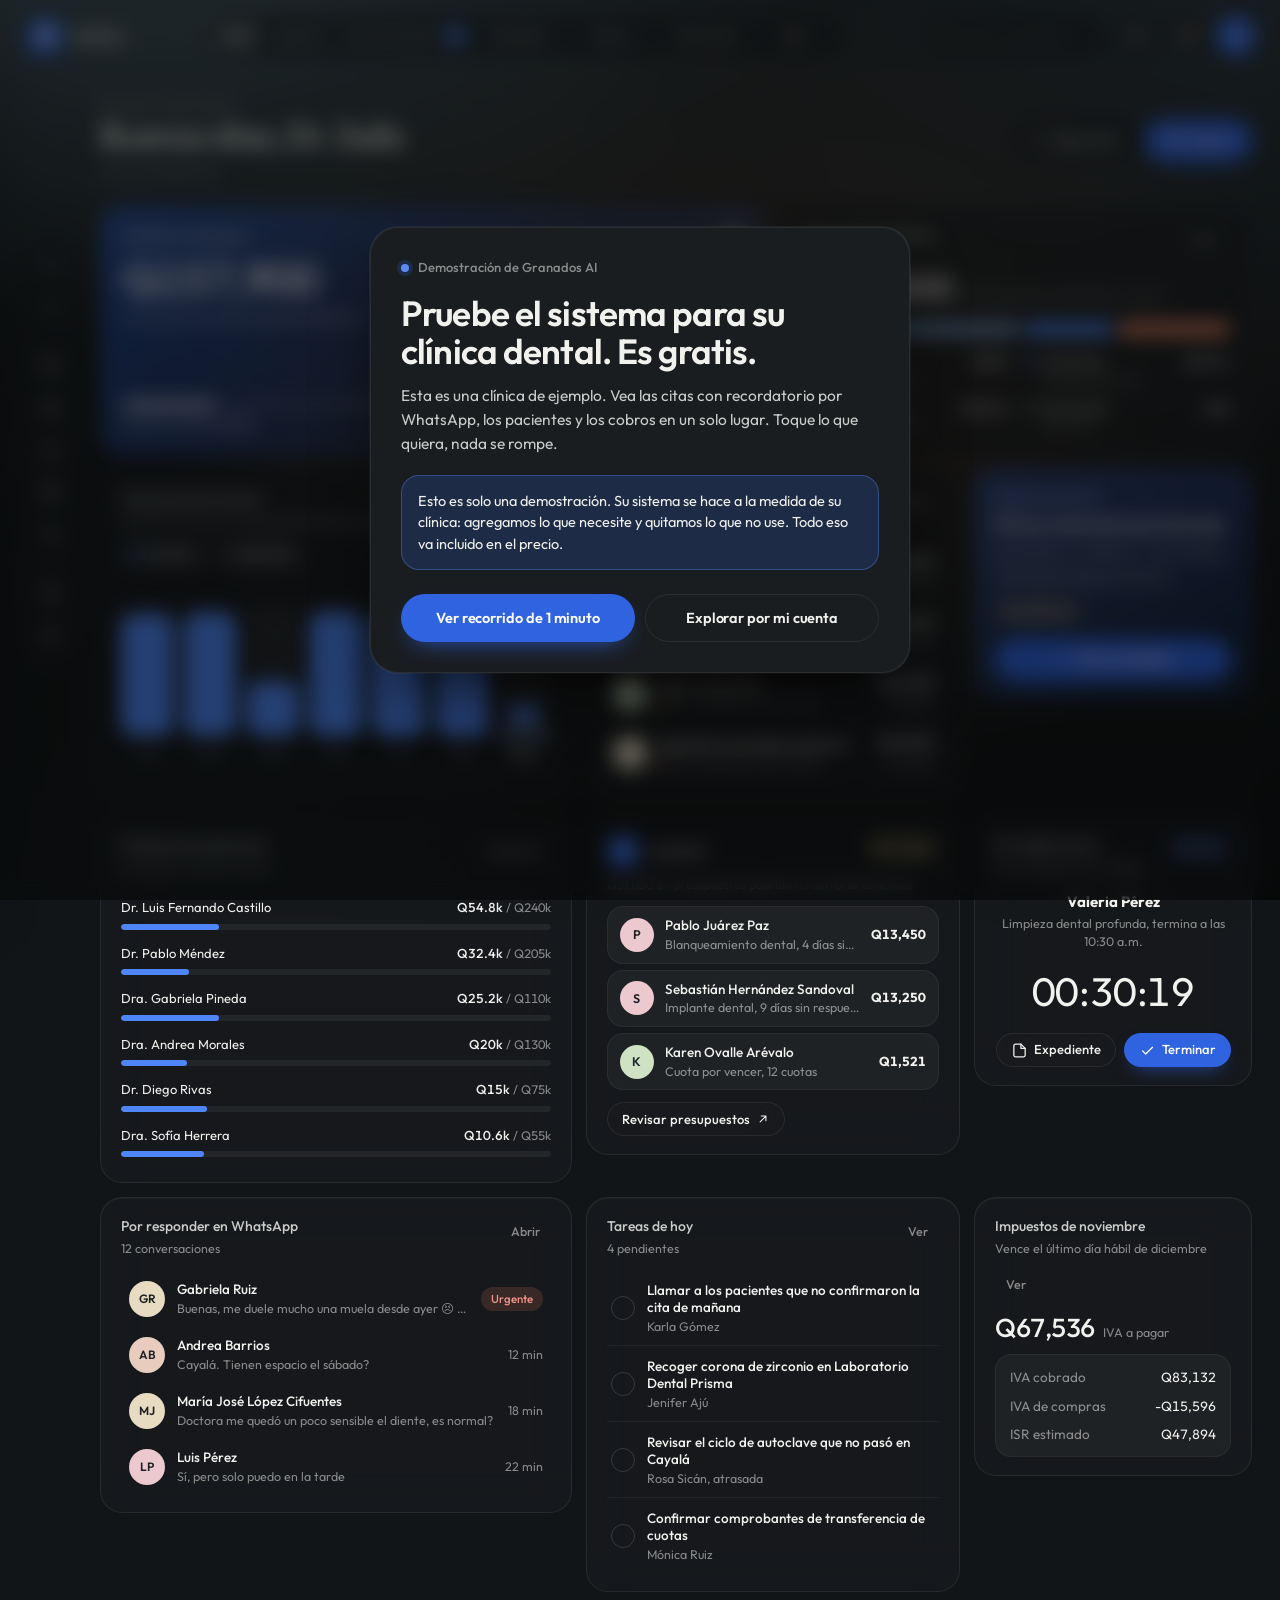
==== commit abee936d: "Quitar la marca de agua Demo Granados AI" ====
--- a/index.html
+++ b/index.html
@@ -749,11 +749,6 @@
 body.gx-on input,body.gx-on textarea,body.gx-on select{-webkit-user-select:text;user-select:text}
 body.gx-on img,body.gx-on svg{-webkit-user-drag:none}
 @media print{body.gx-on>*{display:none !important}body.gx-on::after{content:"Demostración de Granados AI. Esta página no se puede imprimir.";display:block;padding:40px;font:16px/1.5 sans-serif;color:#000}}
-
-/* marca de agua */
-.gx-wm{position:fixed;inset:-40%;z-index:150;pointer-events:none;transform:rotate(-24deg);opacity:.05;background-repeat:repeat;background-size:330px 150px;
-  background-image:url("data:image/svg+xml,%3Csvg xmlns='http://www.w3.org/2000/svg' width='330' height='150'%3E%3Ctext x='10' y='84' font-family='Outfit,Arial,sans-serif' font-size='25' font-weight='600' fill='%23ffffff'%3EDemo Granados AI%3C/text%3E%3C/svg%3E")}
-:root[data-theme="light"] .gx-wm{opacity:.065;background-image:url("data:image/svg+xml,%3Csvg xmlns='http://www.w3.org/2000/svg' width='330' height='150'%3E%3Ctext x='10' y='84' font-family='Outfit,Arial,sans-serif' font-size='25' font-weight='600' fill='%23101418'%3EDemo Granados AI%3C/text%3E%3C/svg%3E")}
 
 /* cortina de protección */
 .gx-shield{position:fixed;inset:0;z-index:400;display:none;place-items:center;padding:24px;text-align:center;background:var(--bg);color:var(--ink)}
@@ -3464,7 +3459,7 @@
 var CFG = {
   // URL de la aplicación web de Google Apps Script que guarda las reuniones
   // en el calendario de contact@granadosai.net. Ver CONEXION-CALENDARIO.md.
-  bookingUrl: '',
+  bookingUrl: 'https://script.google.com/macros/s/AKfycbzzCWrUWBkiA9CYI0LReMorvQbUlF1FLUtNKGRnYmyiPIghAhBxA-l8GXuwqiQL6FtK/exec',
   // ID del Pixel de Meta. Vacío = no se carga.
   pixelId: '',
   // Horarios de reunión, de lunes a viernes, hora de Guatemala (minutos desde medianoche).
@@ -3522,7 +3517,7 @@
 /* ---------- estructura base ---------- */
 document.body.classList.add('gx-on');
 var root = document.createElement('div'); root.id = 'gx-root';
-root.innerHTML = '<div class="gx-wm" aria-hidden="true"></div>' +
+root.innerHTML = 
   '<div class="gx-cta" id="gx-cta"><button type="button" class="gx-btn gx-pri" data-gx="book">' + IC.cal + '<span>' + T.cta + '</span></button><button type="button" class="gx-btn gx-quiet" data-gx="info">Qué incluye</button></div>' +
   '<div id="gx-layer"></div><div id="gx-tour"></div>' +
   '<div class="gx-shield" id="gx-shield" role="status"><div><b>Demostración protegida</b><span>Toque la pantalla para seguir viendo el sistema.</span></div></div>';
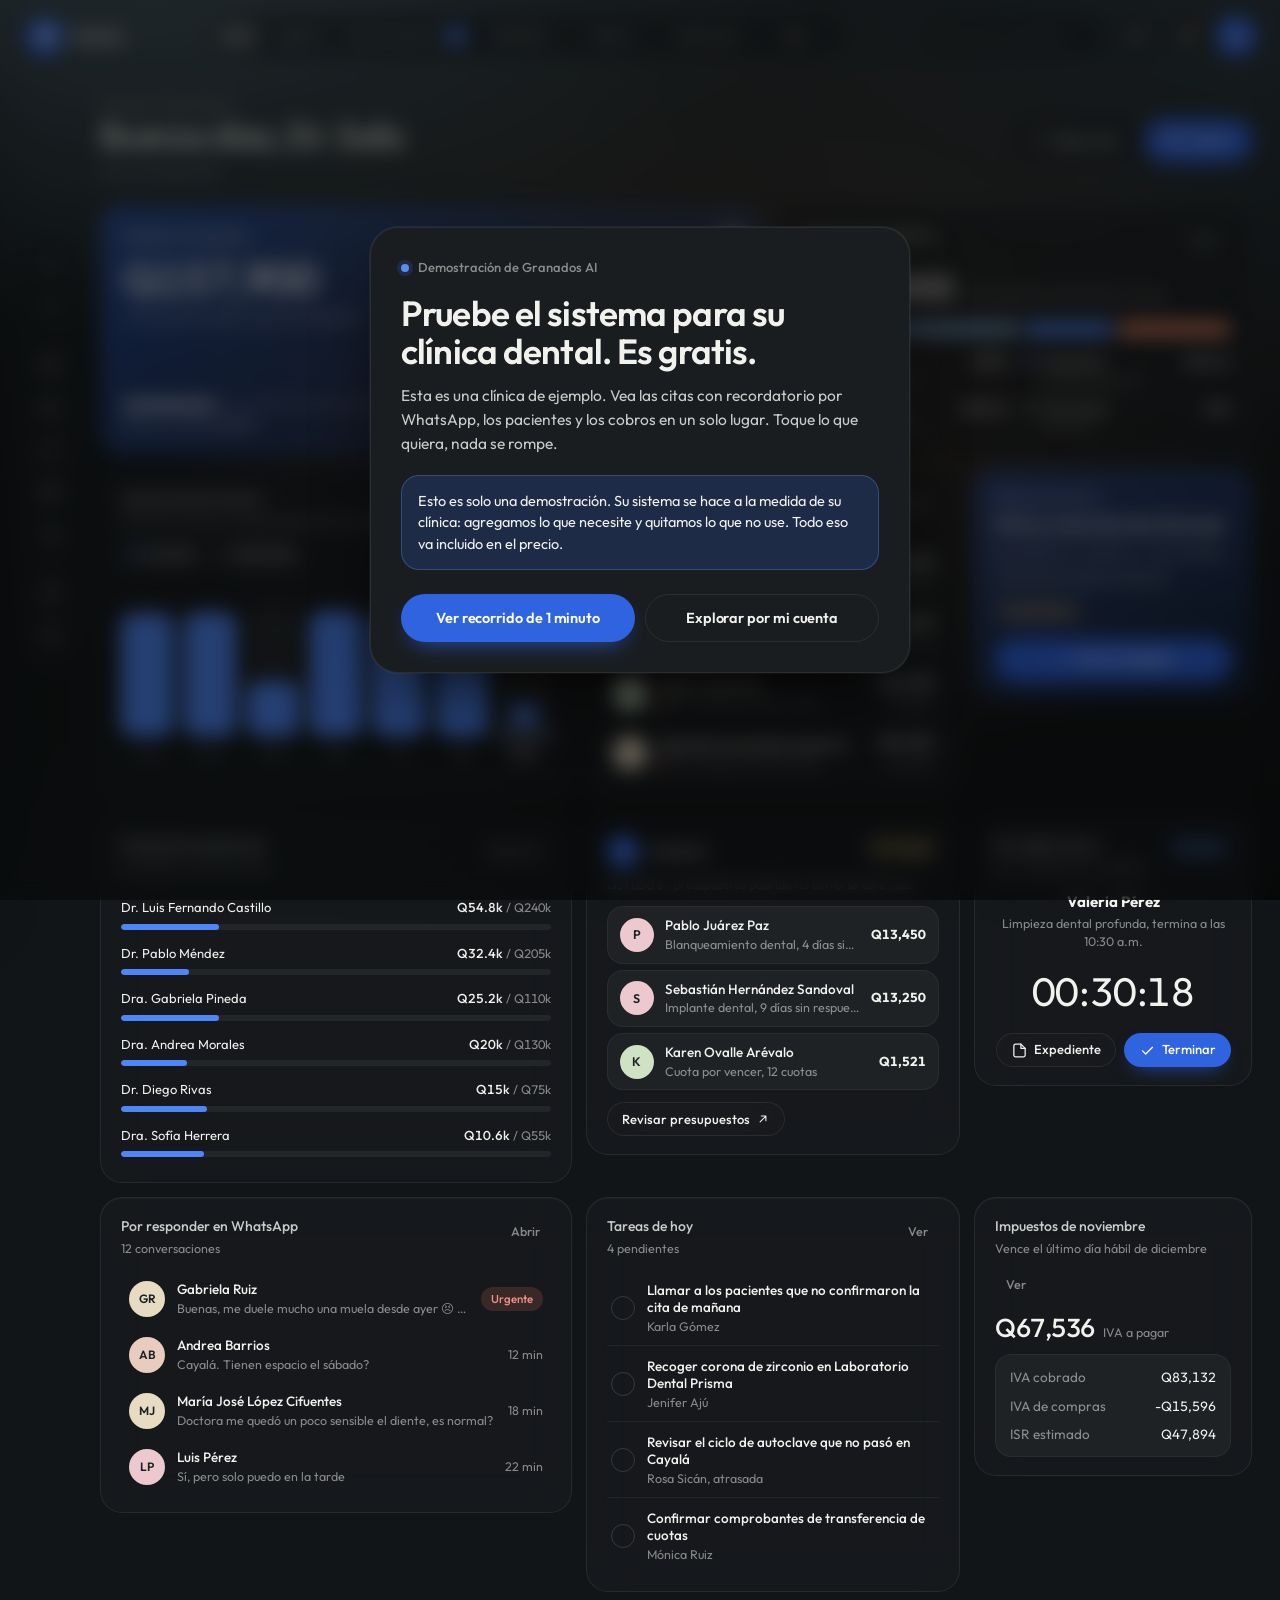
==== commit fa03551d: "Botón Quiero este sistema en verde y Pixel de Meta conectado" ====
--- a/index.html
+++ b/index.html
@@ -765,6 +765,8 @@
 .gx-pri{color:#fff;background:var(--btn);box-shadow:0 10px 24px -12px rgba(47,99,224,.95)}
 .gx-pri:hover{background:var(--btn-h)}
 .gx-pri[disabled]{opacity:.55;cursor:default;box-shadow:none}
+.gx-pri.gx-green{background:#16803C;box-shadow:0 10px 24px -12px rgba(22,128,60,.95)}
+.gx-pri.gx-green:hover{background:#126A31}
 .gx-sec{color:var(--ink);background:transparent;border-color:var(--border)}
 .gx-sec:hover{background:var(--hover)}
 .gx-quiet{height:48px;padding:0 16px;color:var(--ink-2);background:transparent;font-weight:500}
@@ -3461,7 +3463,7 @@
   // en el calendario de contact@granadosai.net. Ver CONEXION-CALENDARIO.md.
   bookingUrl: 'https://script.google.com/macros/s/AKfycbzzCWrUWBkiA9CYI0LReMorvQbUlF1FLUtNKGRnYmyiPIghAhBxA-l8GXuwqiQL6FtK/exec',
   // ID del Pixel de Meta. Vacío = no se carga.
-  pixelId: '',
+  pixelId: '852957737347193',
   // Horarios de reunión, de lunes a viernes, hora de Guatemala (minutos desde medianoche).
   slots: [480, 540, 600, 660, 720, 960, 1020],
   slotMin: 30,
@@ -3518,7 +3520,7 @@
 document.body.classList.add('gx-on');
 var root = document.createElement('div'); root.id = 'gx-root';
 root.innerHTML = 
-  '<div class="gx-cta" id="gx-cta"><button type="button" class="gx-btn gx-pri" data-gx="book">' + IC.cal + '<span>' + T.cta + '</span></button><button type="button" class="gx-btn gx-quiet" data-gx="info">Qué incluye</button></div>' +
+  '<div class="gx-cta" id="gx-cta"><button type="button" class="gx-btn gx-pri gx-green" data-gx="book">' + IC.cal + '<span>' + T.cta + '</span></button><button type="button" class="gx-btn gx-quiet" data-gx="info">Qué incluye</button></div>' +
   '<div id="gx-layer"></div><div id="gx-tour"></div>' +
   '<div class="gx-shield" id="gx-shield" role="status"><div><b>Demostración protegida</b><span>Toque la pantalla para seguir viendo el sistema.</span></div></div>';
 document.body.appendChild(root);
@@ -3562,7 +3564,7 @@
     '<div class="gx-bar"><i style="width:' + Math.round((step + 1) / n * 100) + '%"></i></div>' +
     '<h3>' + s.h + '</h3><p>' + s.p + '</p>' +
     '<div class="gx-tour-nav">' + (step > 0 ? '<button type="button" class="gx-btn gx-sec" data-gx="tour-prev">Atrás</button>' : '') +
-    (s.last ? '<button type="button" class="gx-btn gx-pri" data-gx="book">' + IC.cal + '<span>' + T.cta + '</span></button>' : '<button type="button" class="gx-btn gx-pri" data-gx="tour-next">Siguiente</button>') + '</div></div>';
+    (s.last ? '<button type="button" class="gx-btn gx-pri gx-green" data-gx="book">' + IC.cal + '<span>' + T.cta + '</span></button>' : '<button type="button" class="gx-btn gx-pri" data-gx="tour-next">Siguiente</button>') + '</div></div>';
 }
 function tourGo(i){
   step = i; var s = STEPS[i], h = typeof s.go === 'function' ? s.go() : s.go;
@@ -3678,7 +3680,7 @@
     '<div><h4>WhatsApp</h4><p>' + T.whatsapp + '</p></div>' +
     '<div><h4>ChatGPT o Claude</h4><p>' + T.gpt + '</p></div>' +
     '<div><h4>Asistente de IA dentro del sistema</h4><p>' + T.ai + '</p></div></div>' +
-    '<div class="gx-row"><button type="button" class="gx-btn gx-pri" data-gx="book">' + IC.cal + '<span>' + T.cta + '</span></button></div>', true, 'Qué incluye');
+    '<div class="gx-row"><button type="button" class="gx-btn gx-pri gx-green" data-gx="book">' + IC.cal + '<span>' + T.cta + '</span></button></div>', true, 'Qué incluye');
 }
 
 /* ---------- notas dentro de las pantallas ---------- */
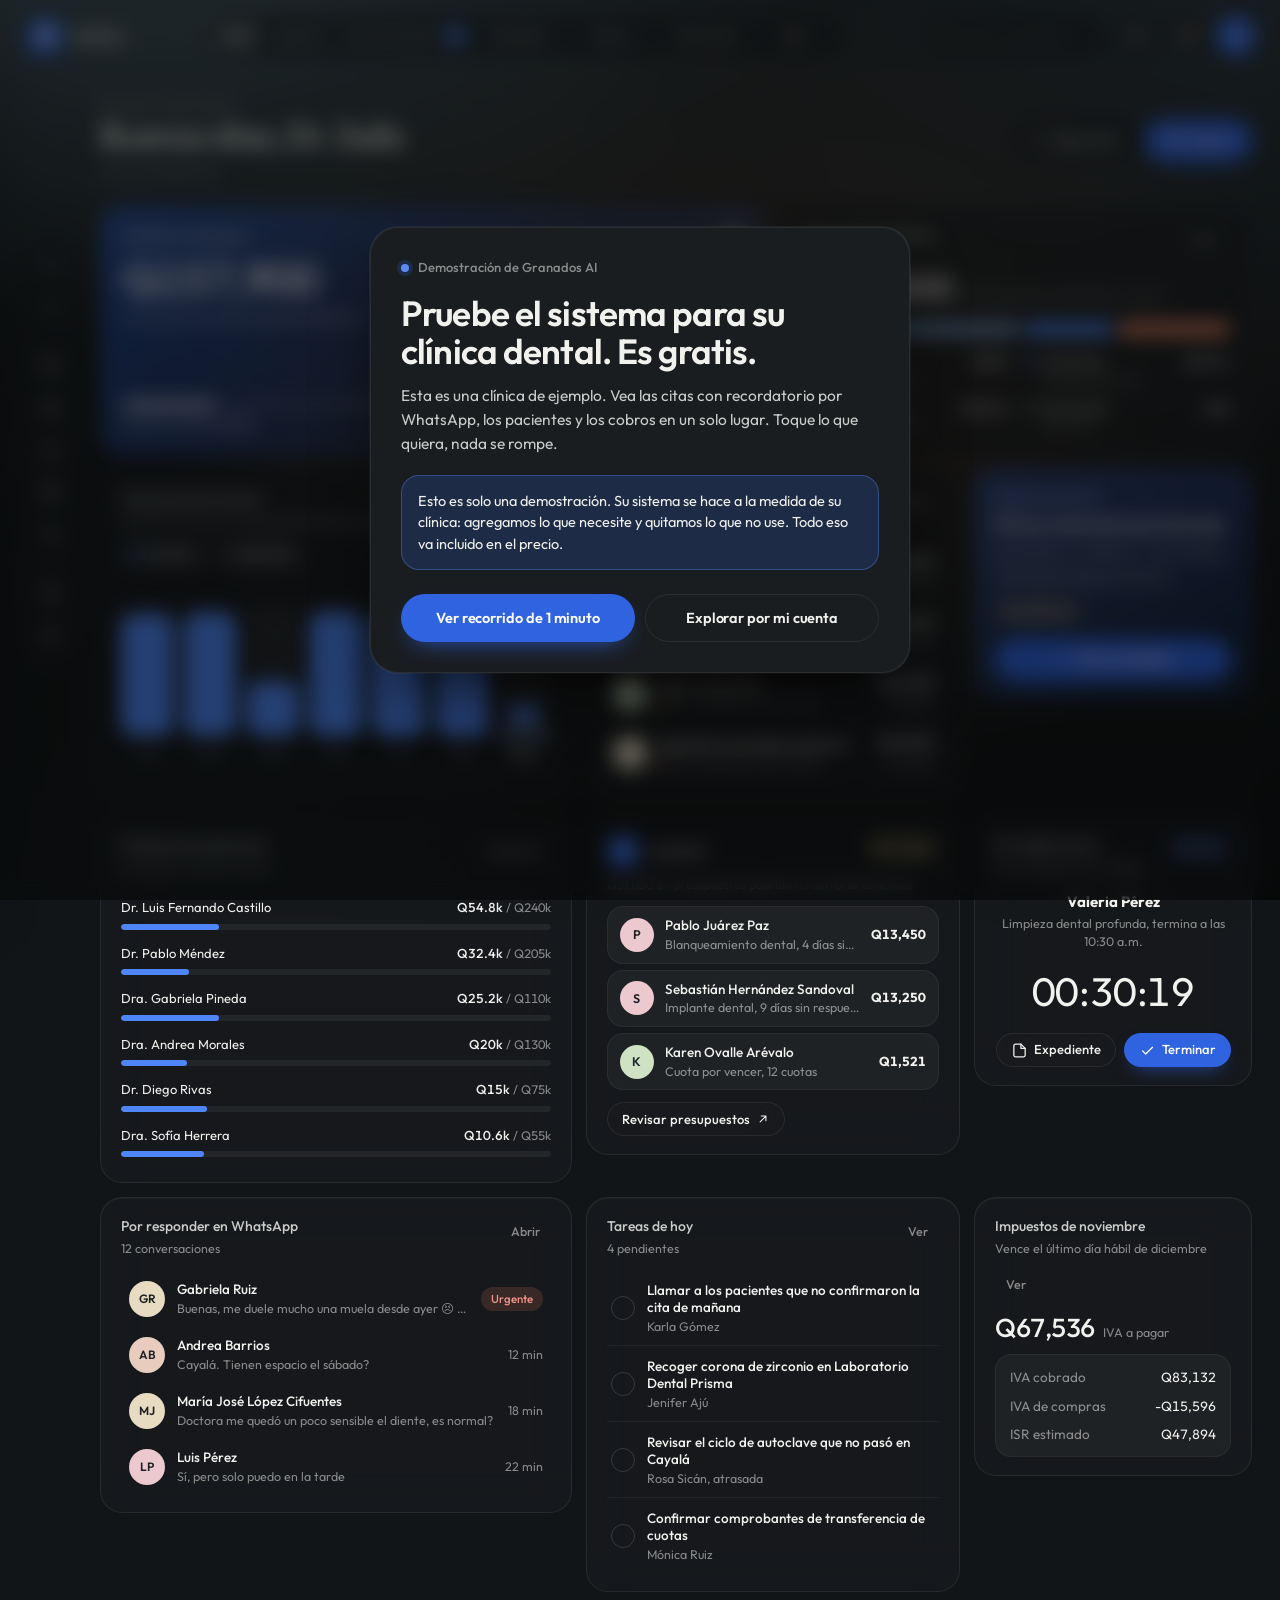
==== commit c95ccca5: "Filtros de Conversaciones y Pacientes en varias líneas en celular para que no se corten" ====
--- a/index.html
+++ b/index.html
@@ -852,6 +852,12 @@
 .gx-tip{display:flex;gap:11px;align-items:flex-start;margin:0 0 16px;padding:13px 16px;border-radius:18px;background:var(--accent-soft);border:1px solid var(--accent-line);font-size:14px;line-height:1.5;color:var(--ink)}
 .gx-tip svg{flex:none;margin-top:2px;color:var(--accent-ink)}
 
+/* filtros en varias líneas en pantallas angostas, para que no se corten */
+@media (max-width:1100px){
+  .tabs-wrap{overflow:visible}
+  .tabs-wrap .tabs{display:flex;flex-wrap:wrap;white-space:normal;max-width:none;width:fit-content;border-radius:22px;row-gap:4px}
+  .tabs-wrap .tabs .tab{flex:0 0 auto}
+}
 @media (max-width:1100px){
   .gx-cta{left:10px;right:10px;bottom:calc(env(safe-area-inset-bottom,0px) + 84px);padding:6px;z-index:49}
   .gx-cta .gx-pri{flex:1;height:46px;padding:0 14px;font-size:14px}
